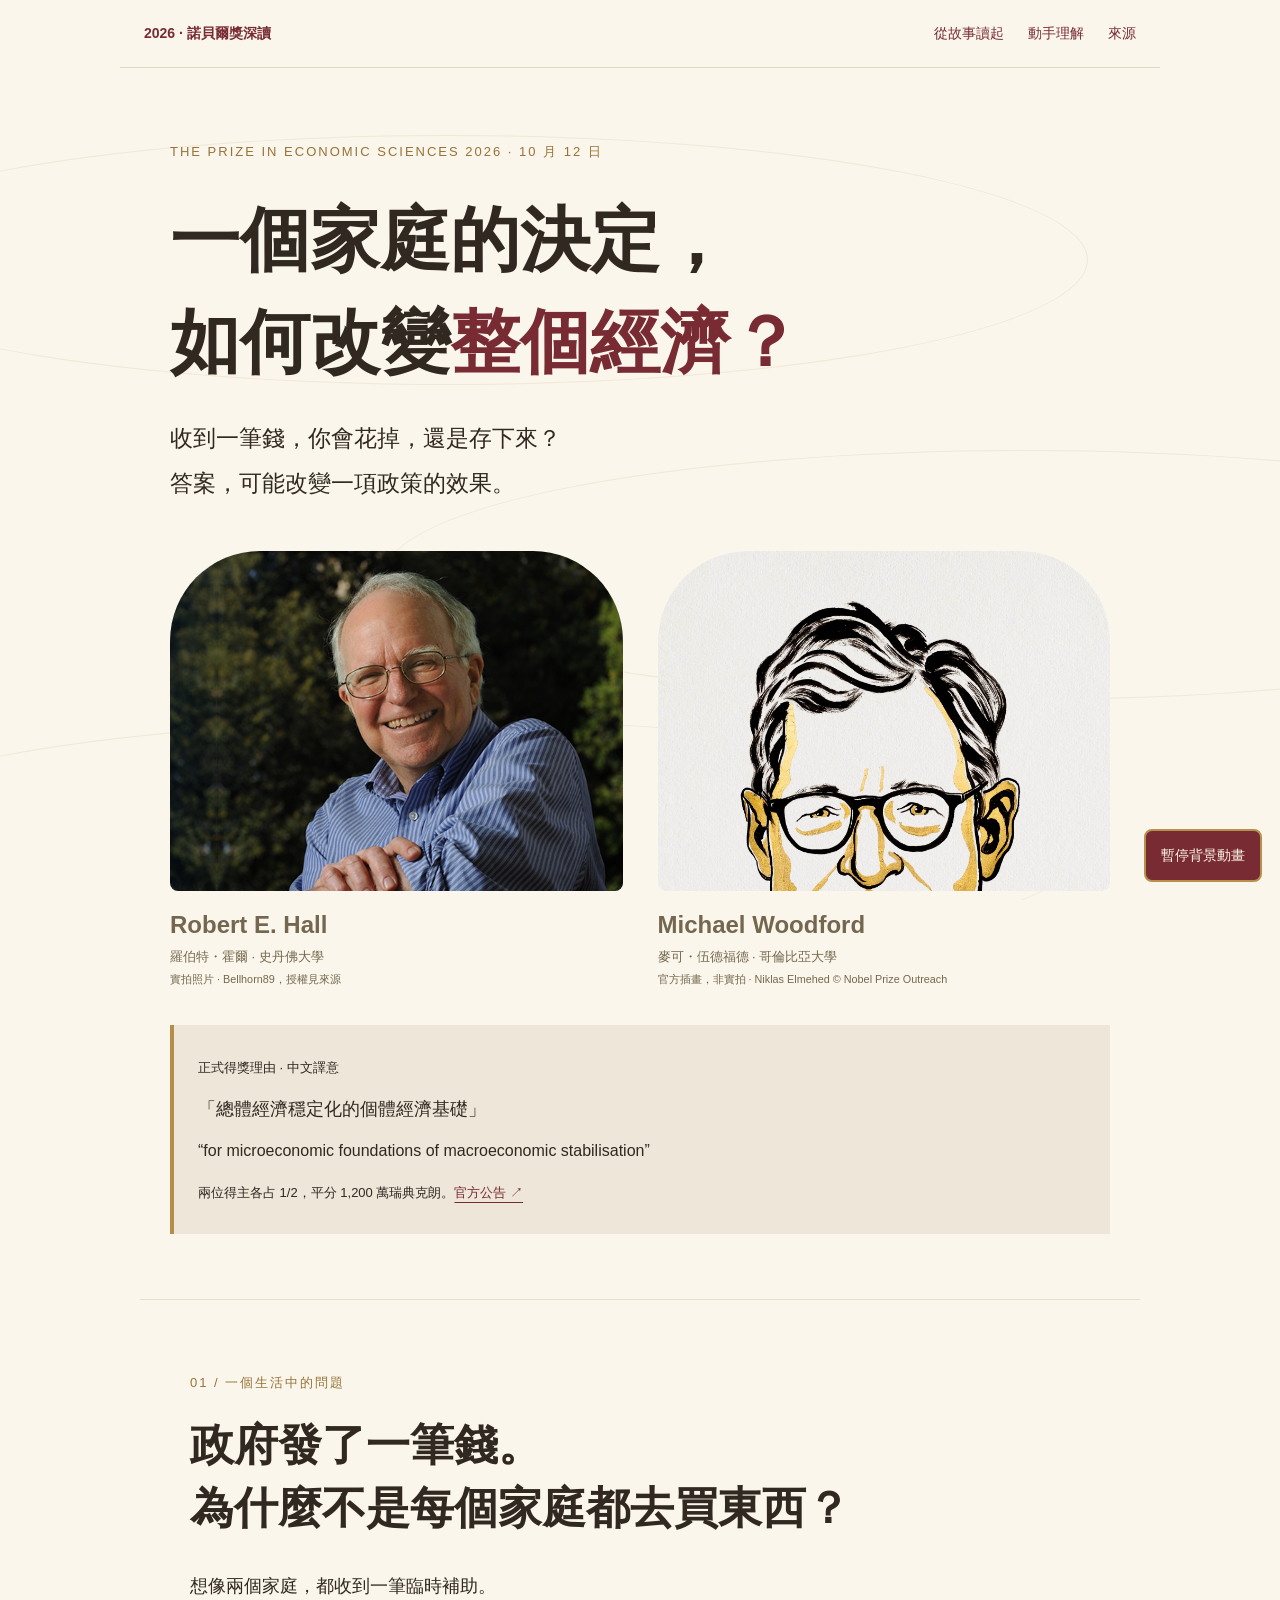
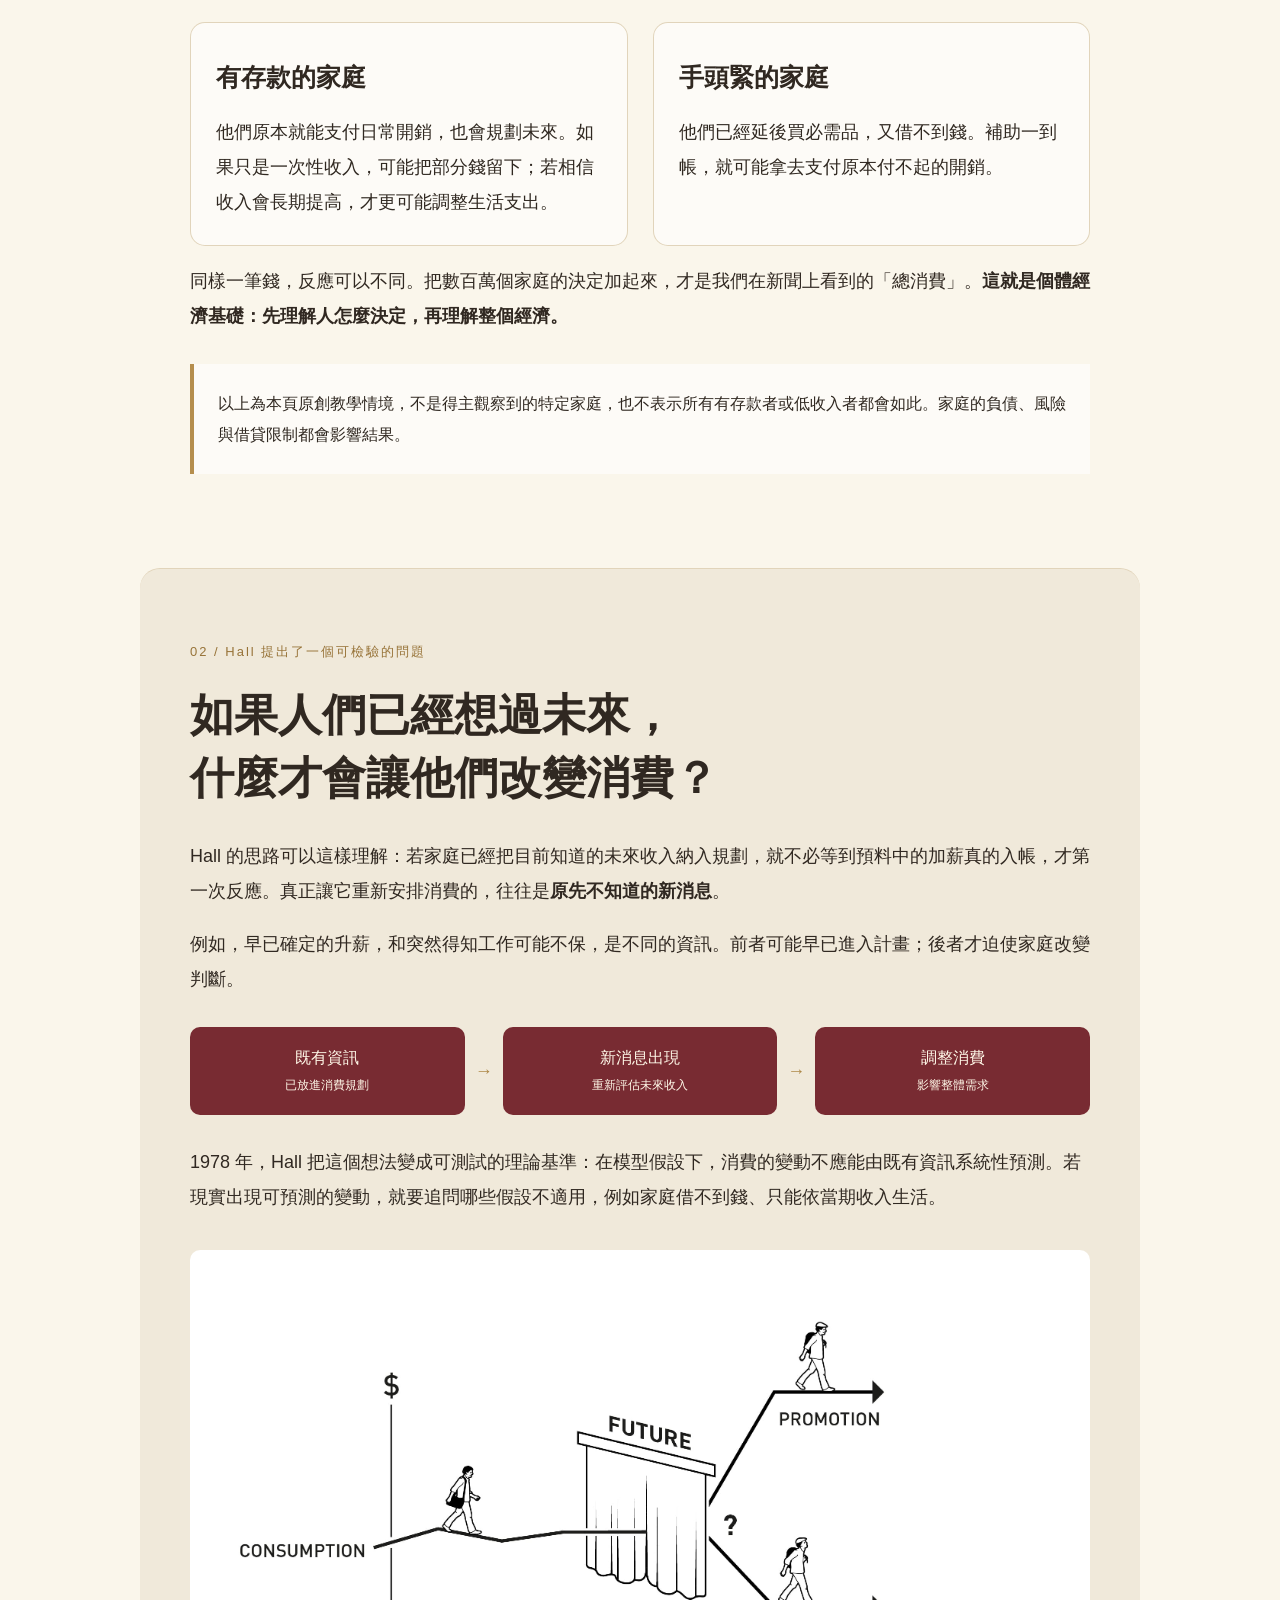
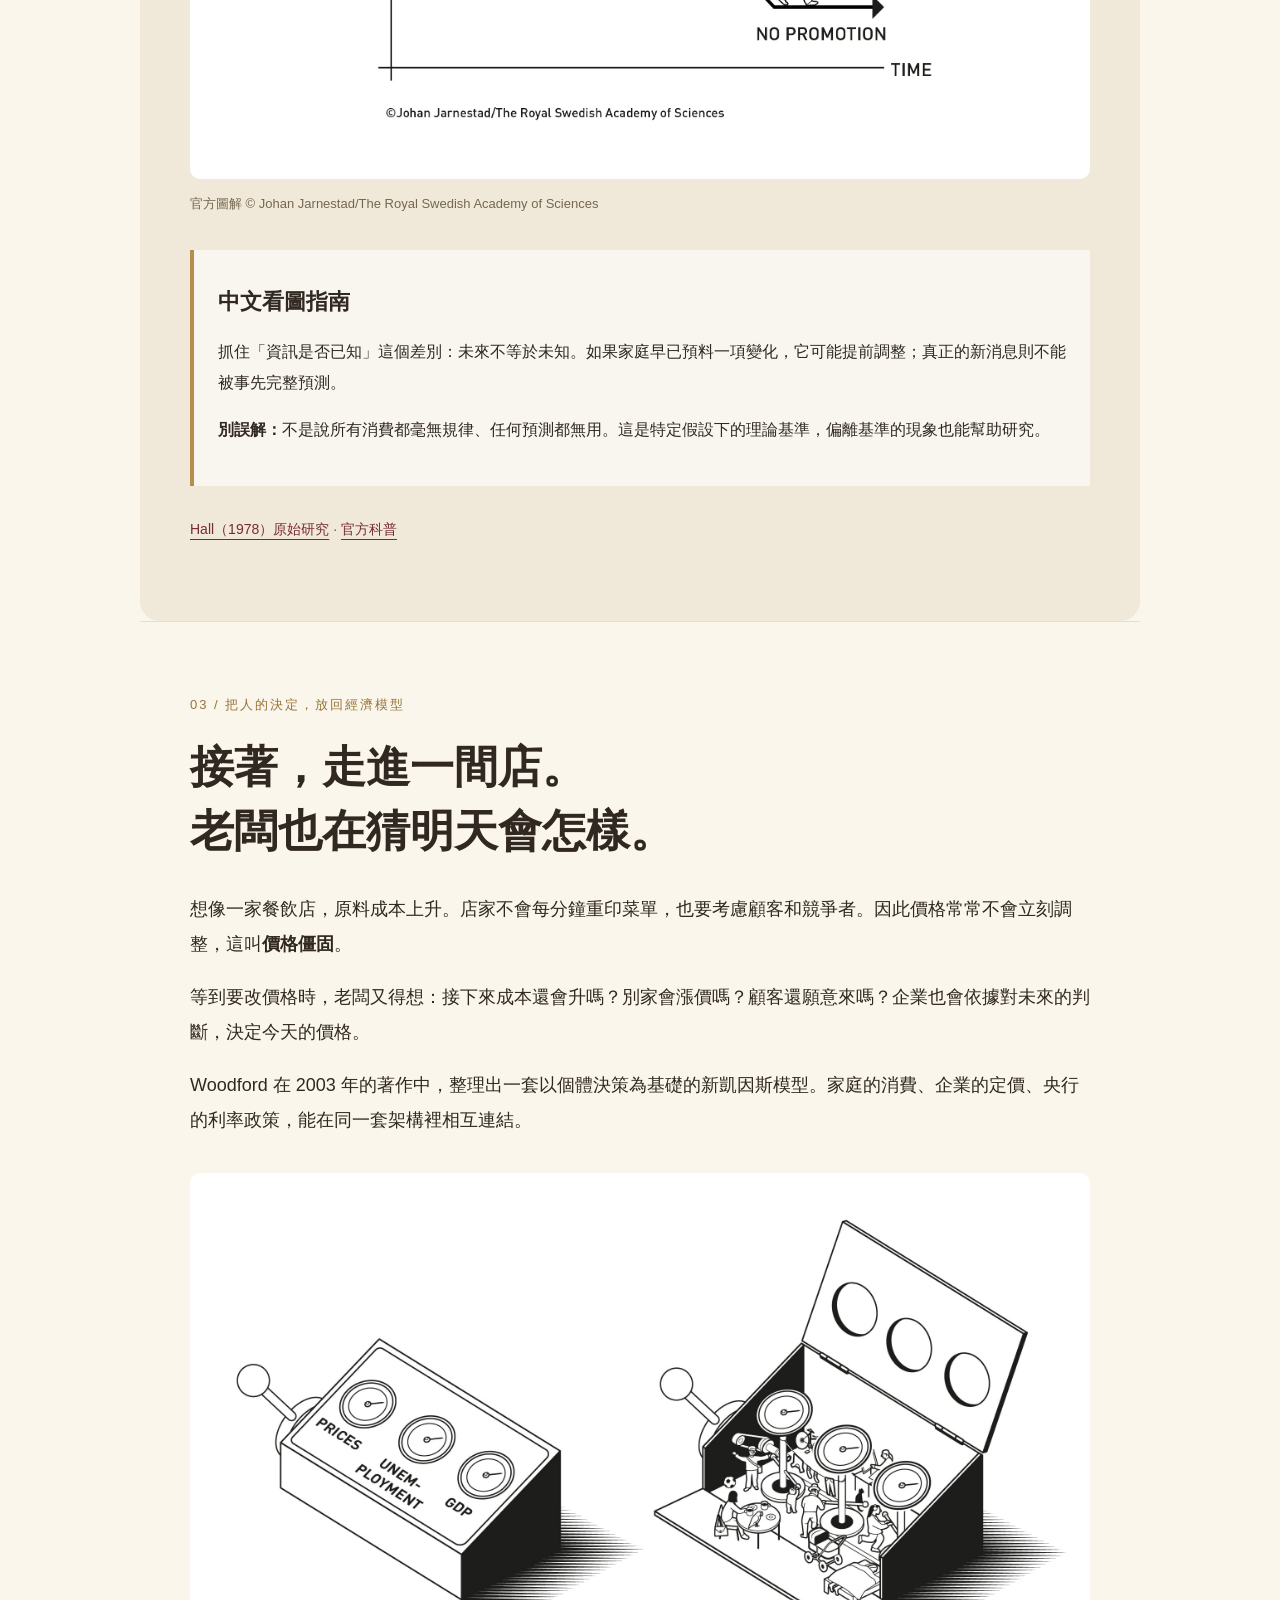
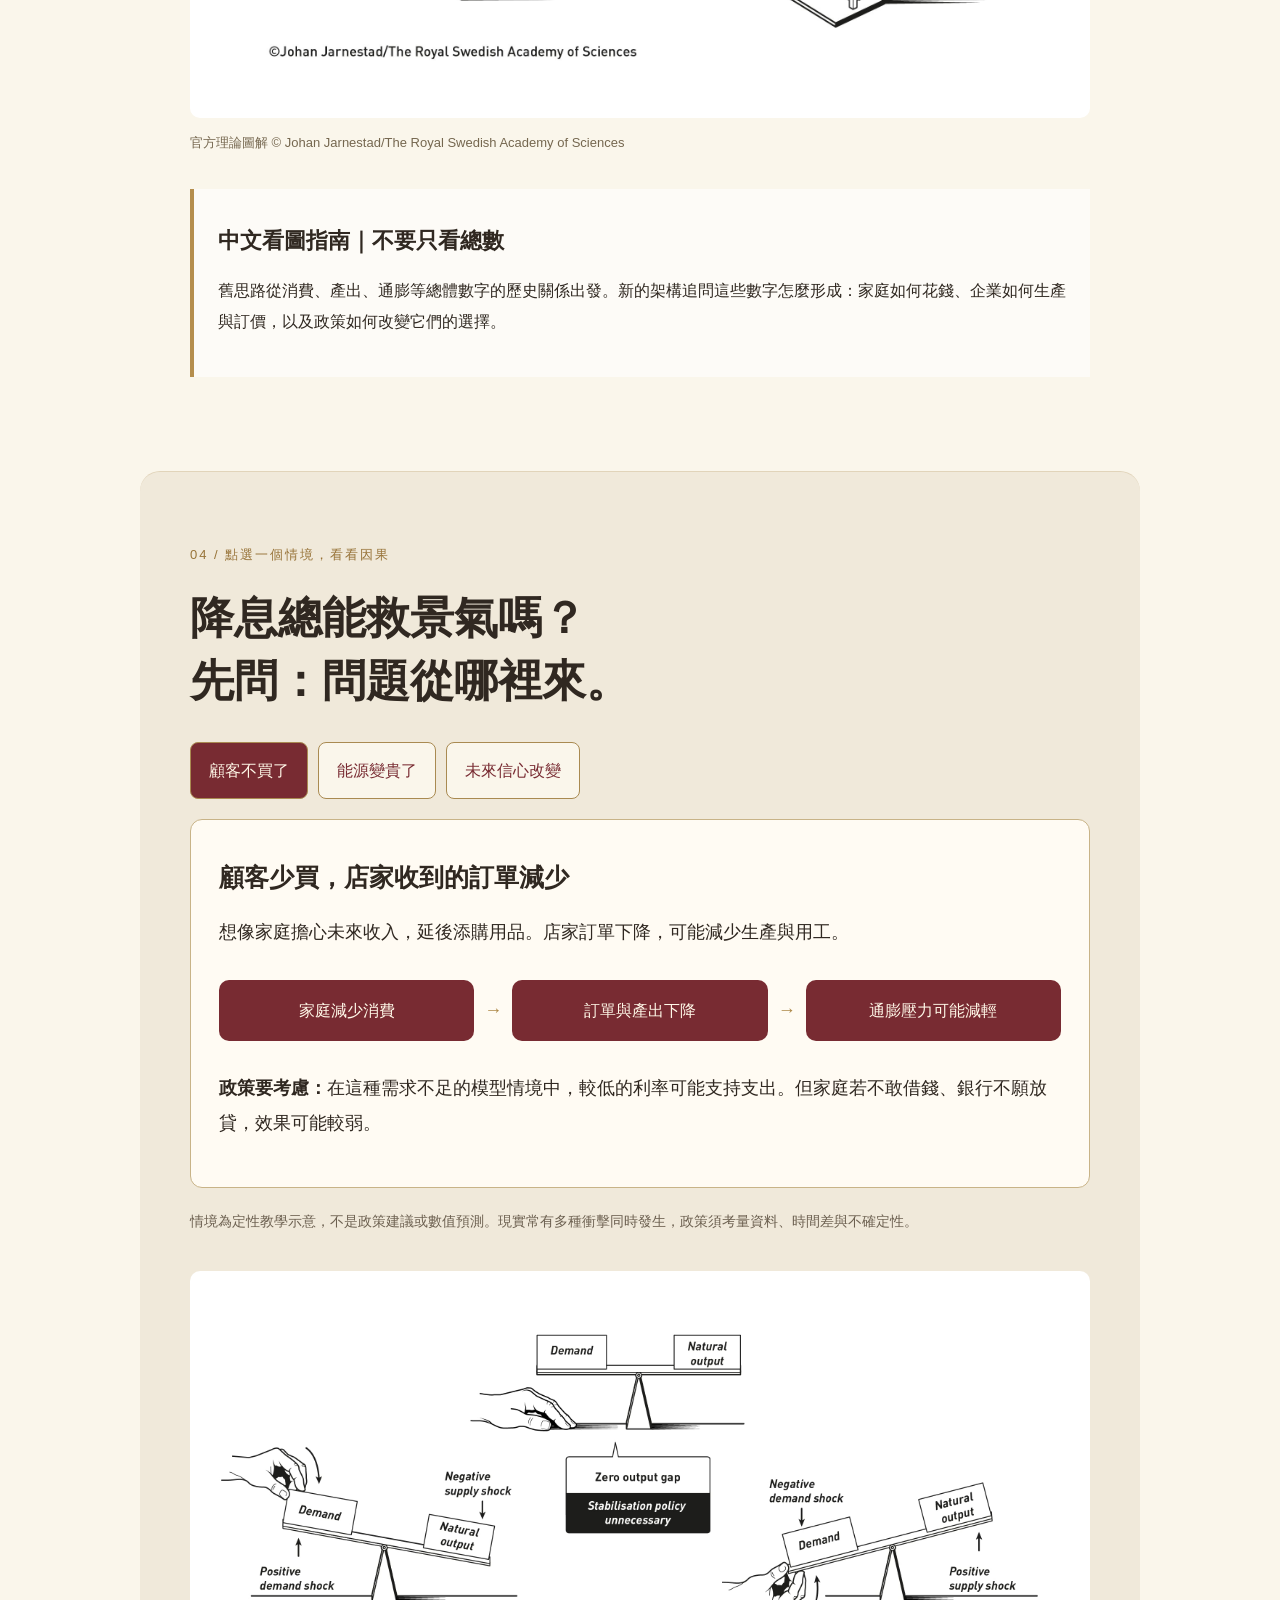
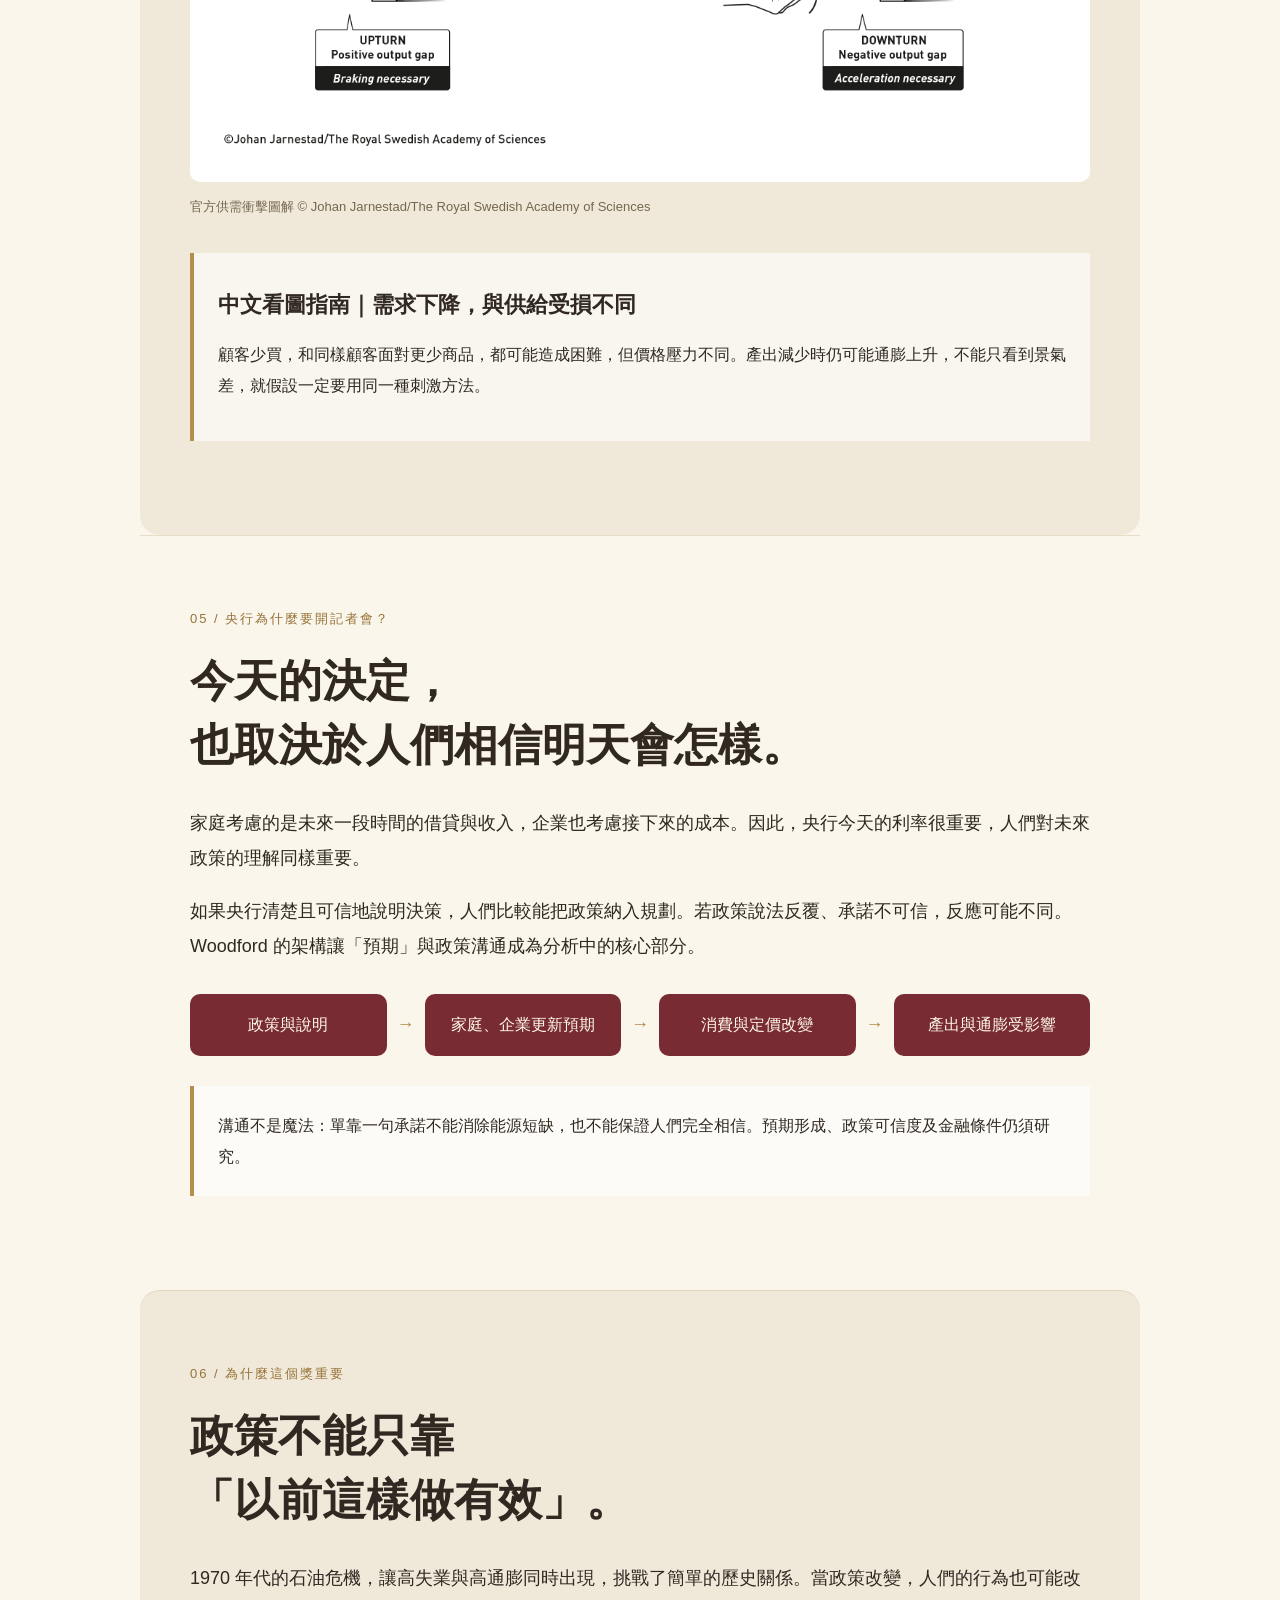
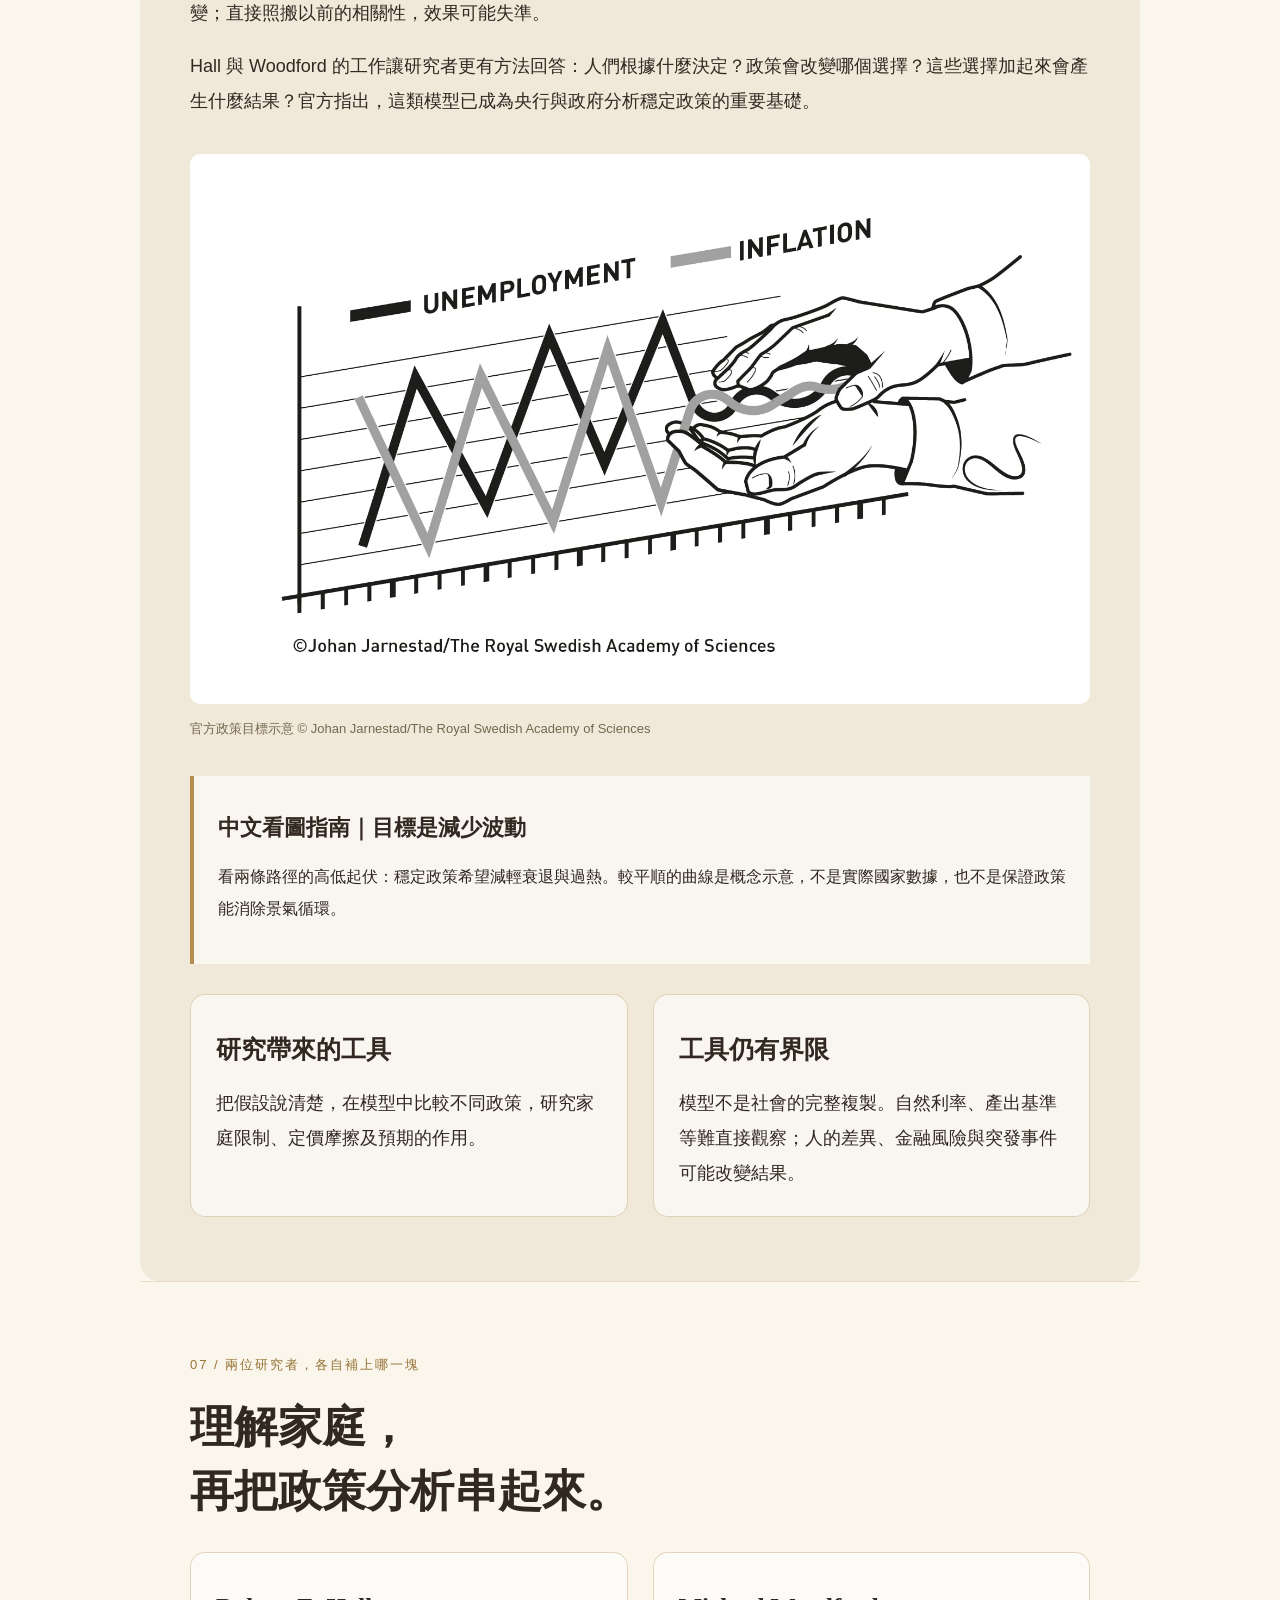
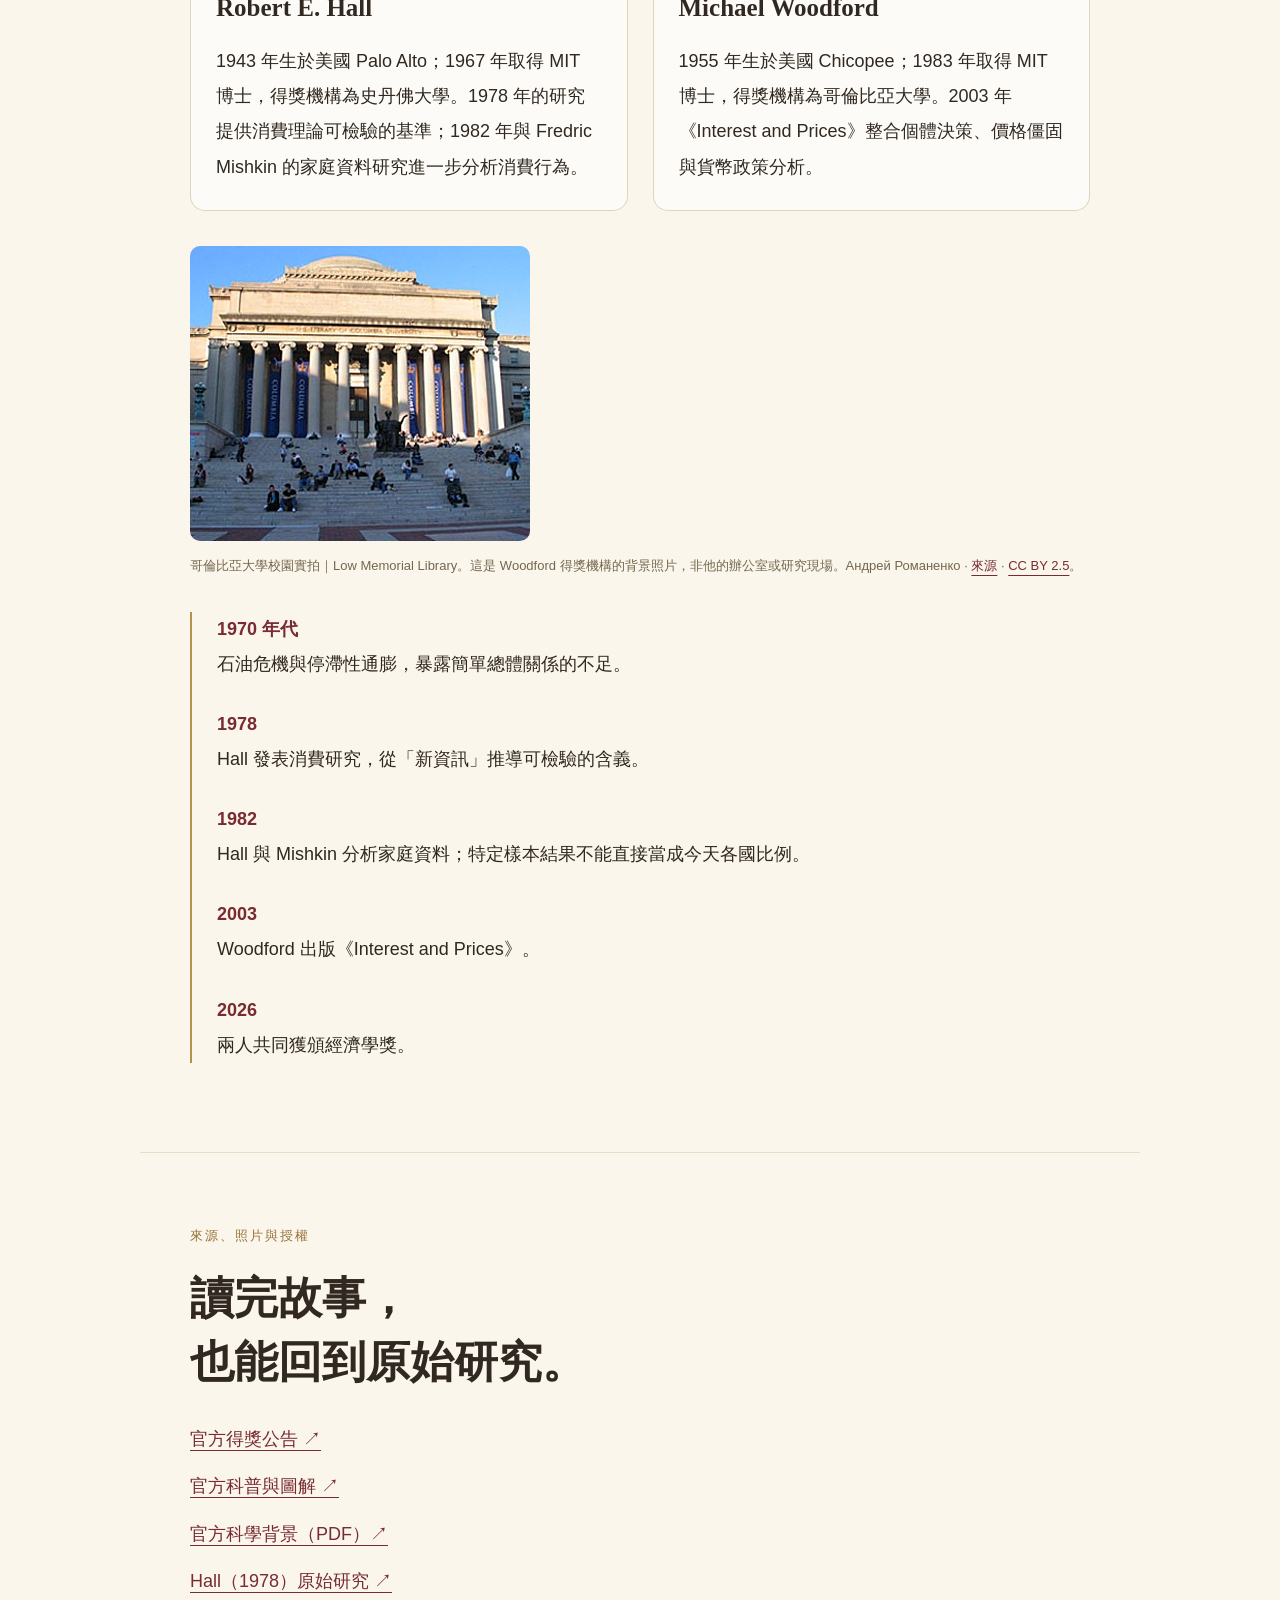
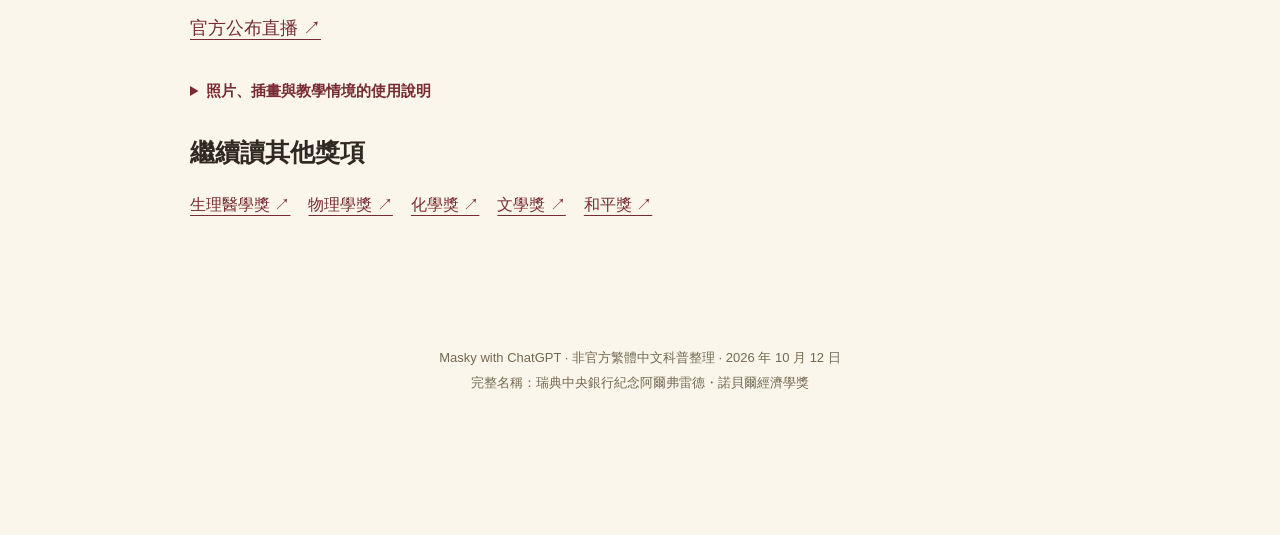
==== index.html @ 7f9002a6 "Create Nobel 2026 economics story and interactive explainers" ====
<!doctype html><html lang="zh-Hant"><head><meta charset="utf-8"><meta name="viewport" content="width=device-width,initial-scale=1"><title>一個家庭的決定，如何改變整個經濟？｜2026 經濟學獎</title><meta name="description" content="用家庭、店家與央行的故事，理解 Robert E. Hall 與 Michael Woodford 的研究：預期、消費、價格僵固與穩定政策。"><meta property="og:title" content="一個家庭的決定，如何改變整個經濟？"><meta property="og:description" content="2026 經濟學獎｜Hall × Woodford，從生活故事理解政策為何有效或失準。"><meta property="og:type" content="website"><meta property="og:url" content="https://maskywg.github.io/nobel-2026-economics-microfoundations/"><meta property="og:image" content="https://maskywg.github.io/nobel-2026-economics-microfoundations/assets/share.png"><meta property="og:image:width" content="1200"><meta property="og:image:height" content="630"><meta name="twitter:card" content="summary_large_image"><link rel="stylesheet" href="style.css"></head><body><div class="ambient" aria-hidden="true"><i></i><i></i><i></i></div><button id="motion" class="motion">暫停背景動畫</button><nav><a href="#" class="brand">2026 · 諾貝爾獎深讀</a><a href="#story">從故事讀起</a><a href="#demo">動手理解</a><a href="#sources">來源</a></nav><header class="hero"><small>THE PRIZE IN ECONOMIC SCIENCES 2026 · 10 月 12 日</small><h1>一個家庭的決定，<br>如何改變<span>整個經濟？</span></h1><p class="lead">收到一筆錢，你會花掉，還是存下來？<br>答案，可能改變一項政策的效果。</p><div class="laureates"><figure><img src="assets/hall-photo.png" alt="Robert E. Hall 實拍肖像"><figcaption><b>Robert E. Hall</b><br>羅伯特・霍爾 · 史丹佛大學<br><small>實拍照片 · Bellhorn89，授權見來源</small></figcaption></figure><figure><img src="assets/woodford.jpg" alt="Michael Woodford 官方肖像插畫"><figcaption><b>Michael Woodford</b><br>麥可・伍德福德 · 哥倫比亞大學<br><small>官方插畫，非實拍 · Niklas Elmehed © Nobel Prize Outreach</small></figcaption></figure></div><div class="award"><small>正式得獎理由 · 中文譯意</small><p>「總體經濟穩定化的個體經濟基礎」</p><p lang="en">“for microeconomic foundations of macroeconomic stabilisation”</p><small>兩位得主各占 1/2，平分 1,200 萬瑞典克朗。<a href="https://www.nobelprize.org/prizes/economic-sciences/2026/press-release/">官方公告 ↗</a></small></div></header><main><section id="story"><small>01 / 一個生活中的問題</small><h2>政府發了一筆錢。<br>為什麼不是每個家庭都去買東西？</h2><p>想像兩個家庭，都收到一筆臨時補助。</p><div class="two"><article><h3>有存款的家庭</h3><p>他們原本就能支付日常開銷，也會規劃未來。如果只是一次性收入，可能把部分錢留下；若相信收入會長期提高，才更可能調整生活支出。</p></article><article><h3>手頭緊的家庭</h3><p>他們已經延後買必需品，又借不到錢。補助一到帳，就可能拿去支付原本付不起的開銷。</p></article></div><p>同樣一筆錢，反應可以不同。把數百萬個家庭的決定加起來，才是我們在新聞上看到的「總消費」。<b>這就是個體經濟基礎：先理解人怎麼決定，再理解整個經濟。</b></p><aside>以上為本頁原創教學情境，不是得主觀察到的特定家庭，也不表示所有有存款者或低收入者都會如此。家庭的負債、風險與借貸限制都會影響結果。</aside></section><section class="tinted"><small>02 / Hall 提出了一個可檢驗的問題</small><h2>如果人們已經想過未來，<br>什麼才會讓他們改變消費？</h2><p>Hall 的思路可以這樣理解：若家庭已經把目前知道的未來收入納入規劃，就不必等到預料中的加薪真的入帳，才第一次反應。真正讓它重新安排消費的，往往是<b>原先不知道的新消息</b>。</p><p>例如，早已確定的升薪，和突然得知工作可能不保，是不同的資訊。前者可能早已進入計畫；後者才迫使家庭改變判斷。</p><div class="chain"><div>既有資訊<br><small>已放進消費規劃</small></div><b>→</b><div>新消息出現<br><small>重新評估未來收入</small></div><b>→</b><div>調整消費<br><small>影響整體需求</small></div></div><p>1978 年，Hall 把這個想法變成可測試的理論基準：在模型假設下，消費的變動不應能由既有資訊系統性預測。若現實出現可預測的變動，就要追問哪些假設不適用，例如家庭借不到錢、只能依當期收入生活。</p><figure><img loading="lazy" src="assets/consumption.jpg" alt="官方圖解：新資訊與家庭消費變動"><figcaption>官方圖解 © Johan Jarnestad/The Royal Swedish Academy of Sciences</figcaption></figure><div class="guide"><h3>中文看圖指南</h3><p>抓住「資訊是否已知」這個差別：未來不等於未知。如果家庭早已預料一項變化，它可能提前調整；真正的新消息則不能被事先完整預測。</p><p><b>別誤解：</b>不是說所有消費都毫無規律、任何預測都無用。這是特定假設下的理論基準，偏離基準的現象也能幫助研究。</p></div><p class="source"><a href="https://web.stanford.edu/~rehall/Stochastic-JPE-Dec-1978.pdf">Hall（1978）原始研究</a> · <a href="https://www.nobelprize.org/prizes/economic-sciences/2026/popular-information/">官方科普</a></p></section><section><small>03 / 把人的決定，放回經濟模型</small><h2>接著，走進一間店。<br>老闆也在猜明天會怎樣。</h2><p>想像一家餐飲店，原料成本上升。店家不會每分鐘重印菜單，也要考慮顧客和競爭者。因此價格常常不會立刻調整，這叫<b>價格僵固</b>。</p><p>等到要改價格時，老闆又得想：接下來成本還會升嗎？別家會漲價嗎？顧客還願意來嗎？企業也會依據對未來的判斷，決定今天的價格。</p><p>Woodford 在 2003 年的著作中，整理出一套以個體決策為基礎的新凱因斯模型。家庭的消費、企業的定價、央行的利率政策，能在同一套架構裡相互連結。</p><figure><img loading="lazy" src="assets/foundation.jpg" alt="官方圖解比較由總體相關性到家庭與企業決策的模型"><figcaption>官方理論圖解 © Johan Jarnestad/The Royal Swedish Academy of Sciences</figcaption></figure><div class="guide"><h3>中文看圖指南｜不要只看總數</h3><p>舊思路從消費、產出、通膨等總體數字的歷史關係出發。新的架構追問這些數字怎麼形成：家庭如何花錢、企業如何生產與訂價，以及政策如何改變它們的選擇。</p></div></section><section id="demo" class="tinted"><small>04 / 點選一個情境，看看因果</small><h2>降息總能救景氣嗎？<br>先問：問題從哪裡來。</h2><div role="tablist" aria-label="經濟情境比較" class="tabs"><button role="tab" data-scene="demand" id="tab-demand" aria-controls="scene" aria-selected="true">顧客不買了</button><button role="tab" data-scene="supply" id="tab-supply" aria-controls="scene" aria-selected="false">能源變貴了</button><button role="tab" data-scene="expect" id="tab-expect" aria-controls="scene" aria-selected="false">未來信心改變</button></div><article id="scene" role="tabpanel" aria-labelledby="tab-demand" tabindex="0"></article><p class="source">情境為定性教學示意，不是政策建議或數值預測。現實常有多種衝擊同時發生，政策須考量資料、時間差與不確定性。</p><figure><img loading="lazy" src="assets/balance.jpg" alt="官方示意：供給與需求衝擊使經濟失去平衡"><figcaption>官方供需衝擊圖解 © Johan Jarnestad/The Royal Swedish Academy of Sciences</figcaption></figure><div class="guide"><h3>中文看圖指南｜需求下降，與供給受損不同</h3><p>顧客少買，和同樣顧客面對更少商品，都可能造成困難，但價格壓力不同。產出減少時仍可能通膨上升，不能只看到景氣差，就假設一定要用同一種刺激方法。</p></div></section><section><small>05 / 央行為什麼要開記者會？</small><h2>今天的決定，<br>也取決於人們相信明天會怎樣。</h2><p>家庭考慮的是未來一段時間的借貸與收入，企業也考慮接下來的成本。因此，央行今天的利率很重要，人們對未來政策的理解同樣重要。</p><p>如果央行清楚且可信地說明決策，人們比較能把政策納入規劃。若政策說法反覆、承諾不可信，反應可能不同。Woodford 的架構讓「預期」與政策溝通成為分析中的核心部分。</p><div class="chain"><div>政策與說明</div><b>→</b><div>家庭、企業更新預期</div><b>→</b><div>消費與定價改變</div><b>→</b><div>產出與通膨受影響</div></div><aside>溝通不是魔法：單靠一句承諾不能消除能源短缺，也不能保證人們完全相信。預期形成、政策可信度及金融條件仍須研究。</aside></section><section class="tinted"><small>06 / 為什麼這個獎重要</small><h2>政策不能只靠<br>「以前這樣做有效」。</h2><p>1970 年代的石油危機，讓高失業與高通膨同時出現，挑戰了簡單的歷史關係。當政策改變，人們的行為也可能改變；直接照搬以前的相關性，效果可能失準。</p><p>Hall 與 Woodford 的工作讓研究者更有方法回答：人們根據什麼決定？政策會改變哪個選擇？這些選擇加起來會產生什麼結果？官方指出，這類模型已成為央行與政府分析穩定政策的重要基礎。</p><figure><img loading="lazy" src="assets/cycle.jpg" alt="官方圖解：穩定政策試圖減少景氣波動"><figcaption>官方政策目標示意 © Johan Jarnestad/The Royal Swedish Academy of Sciences</figcaption></figure><div class="guide"><h3>中文看圖指南｜目標是減少波動</h3><p>看兩條路徑的高低起伏：穩定政策希望減輕衰退與過熱。較平順的曲線是概念示意，不是實際國家數據，也不是保證政策能消除景氣循環。</p></div><div class="two"><article><h3>研究帶來的工具</h3><p>把假設說清楚，在模型中比較不同政策，研究家庭限制、定價摩擦及預期的作用。</p></article><article><h3>工具仍有界限</h3><p>模型不是社會的完整複製。自然利率、產出基準等難直接觀察；人的差異、金融風險與突發事件可能改變結果。</p></article></div></section><section><small>07 / 兩位研究者，各自補上哪一塊</small><h2>理解家庭，<br>再把政策分析串起來。</h2><div class="two"><article><h3>Robert E. Hall</h3><p>1943 年生於美國 Palo Alto；1967 年取得 MIT 博士，得獎機構為史丹佛大學。1978 年的研究提供消費理論可檢驗的基準；1982 年與 Fredric Mishkin 的家庭資料研究進一步分析消費行為。</p></article><article><h3>Michael Woodford</h3><p>1955 年生於美國 Chicopee；1983 年取得 MIT 博士，得獎機構為哥倫比亞大學。2003 年《Interest and Prices》整合個體決策、價格僵固與貨幣政策分析。</p></article></div><figure><img loading="lazy" src="assets/columbia.jpg" alt="哥倫比亞大學 Low Memorial Library 的實拍外觀"><figcaption>哥倫比亞大學校園實拍｜Low Memorial Library。這是 Woodford 得獎機構的背景照片，非他的辦公室或研究現場。Андрей Романенко · <a href="https://commons.wikimedia.org/wiki/File:Low_Memorial_Library_Columbia_University_NYC_2.jpg">來源</a> · <a href="https://creativecommons.org/licenses/by/2.5/">CC BY 2.5</a>。</figcaption></figure><ol class="timeline"><li><b>1970 年代</b>石油危機與停滯性通膨，暴露簡單總體關係的不足。</li><li><b>1978</b>Hall 發表消費研究，從「新資訊」推導可檢驗的含義。</li><li><b>1982</b>Hall 與 Mishkin 分析家庭資料；特定樣本結果不能直接當成今天各國比例。</li><li><b>2003</b>Woodford 出版《Interest and Prices》。</li><li><b>2026</b>兩人共同獲頒經濟學獎。</li></ol></section><section id="sources"><small>來源、照片與授權</small><h2>讀完故事，<br>也能回到原始研究。</h2><div class="sources"><a href="https://www.nobelprize.org/prizes/economic-sciences/2026/press-release/">官方得獎公告 ↗</a><a href="https://www.nobelprize.org/prizes/economic-sciences/2026/popular-information/">官方科普與圖解 ↗</a><a href="https://www.nobelprize.org/uploads/2026/10/advanced-economicsciencesprize2026.pdf">官方科學背景（PDF）↗</a><a href="https://web.stanford.edu/~rehall/Stochastic-JPE-Dec-1978.pdf">Hall（1978）原始研究 ↗</a><a href="https://www.youtube.com/watch?v=RJjHROJh-FI">官方公布直播 ↗</a></div><details><summary>照片、插畫與教學情境的使用說明</summary><p>Hall 實拍照片：Bellhorn89，Wikimedia Commons，CC0 公有領域奉獻；原圖未修改，網頁排版顯示裁切。<a href="https://commons.wikimedia.org/wiki/File:Hall-Robert_Headshot.png">照片來源</a> · <a href="https://creativecommons.org/publicdomain/zero/1.0/">授權</a>。</p><p>Woodford 頭像是官方插畫，不是照片：Niklas Elmehed © Nobel Prize Outreach。四幅英文圖解：© Johan Jarnestad/The Royal Swedish Academy of Sciences；依公告非商業使用條件署名，原圖未修改。<a href="https://www.nobelprize.org/about/copyright-information/">官方使用條件</a> · <a href="assets/sources.json">逐張來源</a>。</p><p>家庭與店家故事、中文看圖指南、互動因果圖為本站原創教育解說，沒有虛構為得主的實際觀察。背景線條是裝飾動畫，不是經濟數據；本站沒有 AI 生成照片。</p></details><h3>繼續讀其他獎項</h3><div class="prizes"><a href="https://maskywg.github.io/nobel-2026-optogenetics/">生理醫學獎 ↗</a><a href="https://maskywg.github.io/nobel-2026-physics-icecube/">物理學獎 ↗</a><a href="https://maskywg.github.io/nobel-2026-chemistry-chirality/">化學獎 ↗</a><a href="https://maskywg.github.io/nobel-2026-literature-carson/">文學獎 ↗</a><a href="https://maskywg.github.io/nobel-2026-peace-pillay/">和平獎 ↗</a></div></section></main><footer>Masky with ChatGPT · 非官方繁體中文科普整理 · 2026 年 10 月 12 日<br>完整名稱：瑞典中央銀行紀念阿爾弗雷德・諾貝爾經濟學獎</footer><script src="app.js"></script></body></html>
---- style.css ----
*{box-sizing:border-box}html{scroll-behavior:smooth}body{margin:0;color:#302821;background:#faf6eb;font-family:Arial,"PingFang TC","Microsoft JhengHei",sans-serif;font-size:18px;line-height:1.95}a{color:#782b32;text-underline-offset:5px}nav,header,main,footer{position:relative;z-index:1}nav{max-width:1040px;margin:auto;display:flex;gap:24px;padding:20px 24px;font-size:14px;border-bottom:1px solid #b79a6155;flex-wrap:wrap}nav a{text-decoration:none}.brand{margin-right:auto;font-weight:bold}.hero{max-width:1000px;margin:auto;padding:65px 30px}.hero>small,section>small{color:#977338;letter-spacing:2px;font-size:13px}h1,h2,h3{font-family:"Songti TC","Noto Serif TC",serif;line-height:1.45}h1{font-size:clamp(40px,5.8vw,70px);font-weight:700;margin:22px 0}h1 span{color:#782b32}h2{font-size:clamp(29px,3.5vw,44px);margin:15px 0 28px}h3{font-size:25px;margin:12px 0 18px}.lead{font-size:23px}.laureates{display:grid;grid-template-columns:1fr 1fr;gap:35px;margin-top:45px}.laureates figure{margin:0}.laureates img{width:100%;height:340px;object-fit:cover;object-position:top;border-radius:90px 90px 8px 8px;background:#fff}.laureates b{font-size:24px}figcaption{font-size:13px;line-height:1.7;color:#75674f;padding-top:14px}.award{border-left:4px solid #b58e4d;padding:24px;background:#eee6d8;margin-top:35px}.award p{margin:8px 0}.award small{font-size:13px}.award p[lang]{font-size:16px}main{max-width:1000px;margin:auto}section{padding:64px 50px;border-top:1px solid #b79a6144;scroll-margin-top:15px}.tinted{background:#f0e9da;border-radius:20px}.two{display:grid;grid-template-columns:1fr 1fr;gap:25px}.two article{padding:25px;border:1px solid #b79a6166;background:#fff9;border-radius:15px}.two p{margin-bottom:0}aside,.guide{padding:24px;border-left:4px solid #b58e4d;background:#fff9;margin:30px 0;font-size:16px}.guide h3{font-size:22px}.chain{display:flex;align-items:center;gap:10px;margin:30px 0}.chain div{flex:1;text-align:center;background:#782b32;color:#fff8e8;padding:18px 10px;border-radius:10px;font-size:16px;line-height:1.6}.chain small{font-size:12px}.chain b{color:#ad8847}figure{margin:35px 0}figure>img{max-width:100%;display:block;border-radius:10px}.source{font-size:14px;color:#6c6050}.tabs{display:flex;gap:10px;flex-wrap:wrap}button{cursor:pointer;font:inherit}.tabs button{padding:12px 18px;border:1px solid #a98a51;background:#faf6eb;color:#782b32;border-radius:8px;font-size:16px}.tabs button[aria-selected=true]{background:#782b32;color:#fff8e8}#scene{padding:28px;background:#fffbf3;border-radius:12px;margin:20px 0;border:1px solid #c8b387}.timeline{list-style:none;border-left:2px solid #b5914d;padding-left:25px}.timeline li{margin:25px 0}.timeline b{display:block;color:#782b32}.sources{display:grid;gap:12px}details{margin:30px 0;font-size:15px}summary{cursor:pointer;color:#782b32;font-weight:bold}.prizes{display:flex;gap:18px;flex-wrap:wrap;font-size:16px}footer{max-width:900px;margin:40px auto;padding:20px 30px 100px;color:#746951;font-size:13px;text-align:center}.motion{position:fixed;right:18px;bottom:18px;z-index:5;background:#782b32;color:#fff8e8;border:2px solid #b5914d;border-radius:8px;padding:11px 15px;font-size:14px}.ambient{position:fixed;inset:0;pointer-events:none;overflow:hidden;z-index:0}.ambient i{position:absolute;width:100vw;height:250px;border:1px solid #b5914d20;border-radius:50%;left:-15vw;top:15%;animation:drift 25s ease-in-out infinite alternate}.ambient i:nth-child(2){top:50%;left:30vw;animation-delay:-8s}.ambient i:nth-child(3){top:80%;animation-delay:-16s}.paused .ambient i{animation-play-state:paused}button:focus-visible,a:focus-visible,summary:focus-visible{outline:3px solid #b5914d;outline-offset:4px}@keyframes drift{to{transform:translate(80px,50px) rotate(6deg)}}@media(max-width:600px){body{font-size:17px}.hero{padding:45px 22px}nav{gap:15px;padding:15px 20px}.brand{width:100%}.lead{font-size:19px}.laureates{gap:15px}.laureates img{height:210px;border-radius:55px 55px 6px 6px}.laureates b{font-size:19px}figcaption{font-size:12px}section{padding:45px 22px}.two{grid-template-columns:1fr}.chain{flex-direction:column;align-items:stretch}.chain b{text-align:center;transform:rotate(90deg)}.chain div{padding:14px}.award{padding:18px}.motion{right:10px;bottom:12px}}@media(prefers-reduced-motion:reduce){html{scroll-behavior:auto}.ambient i{animation:none}}
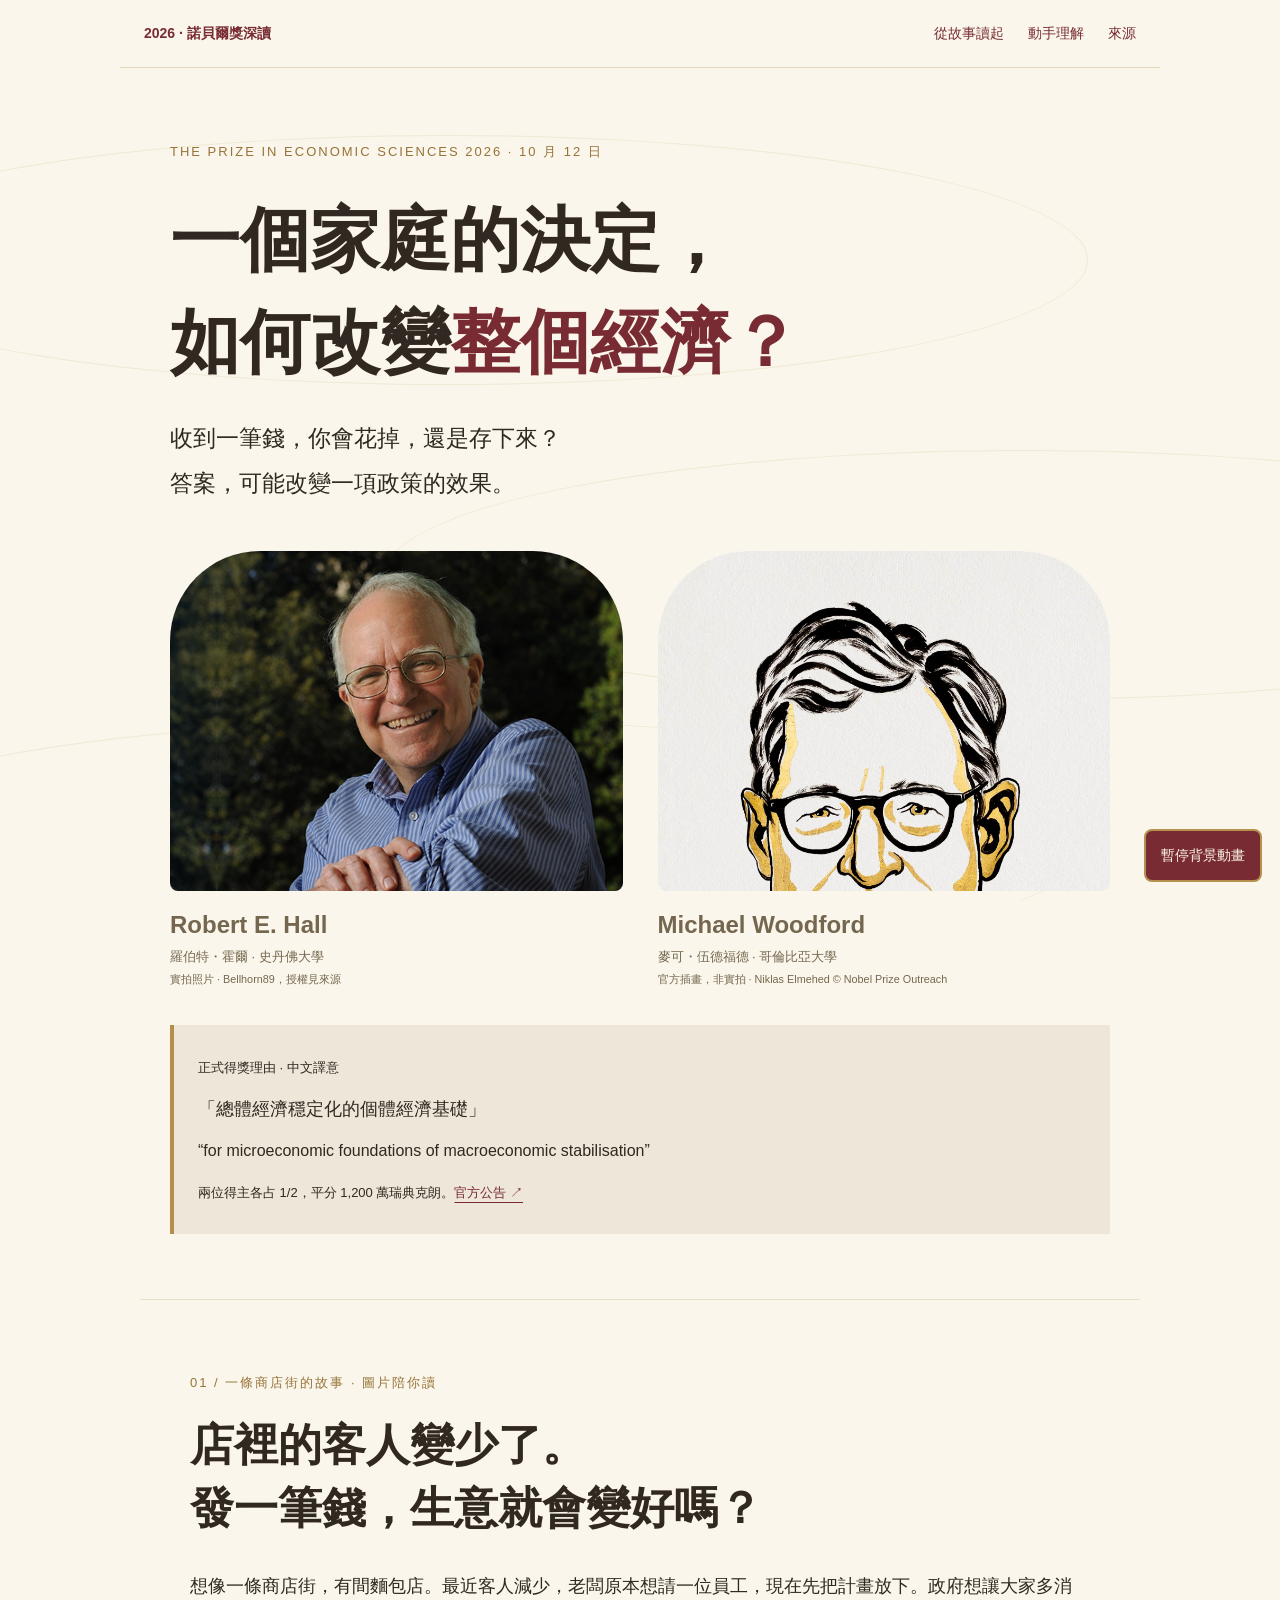
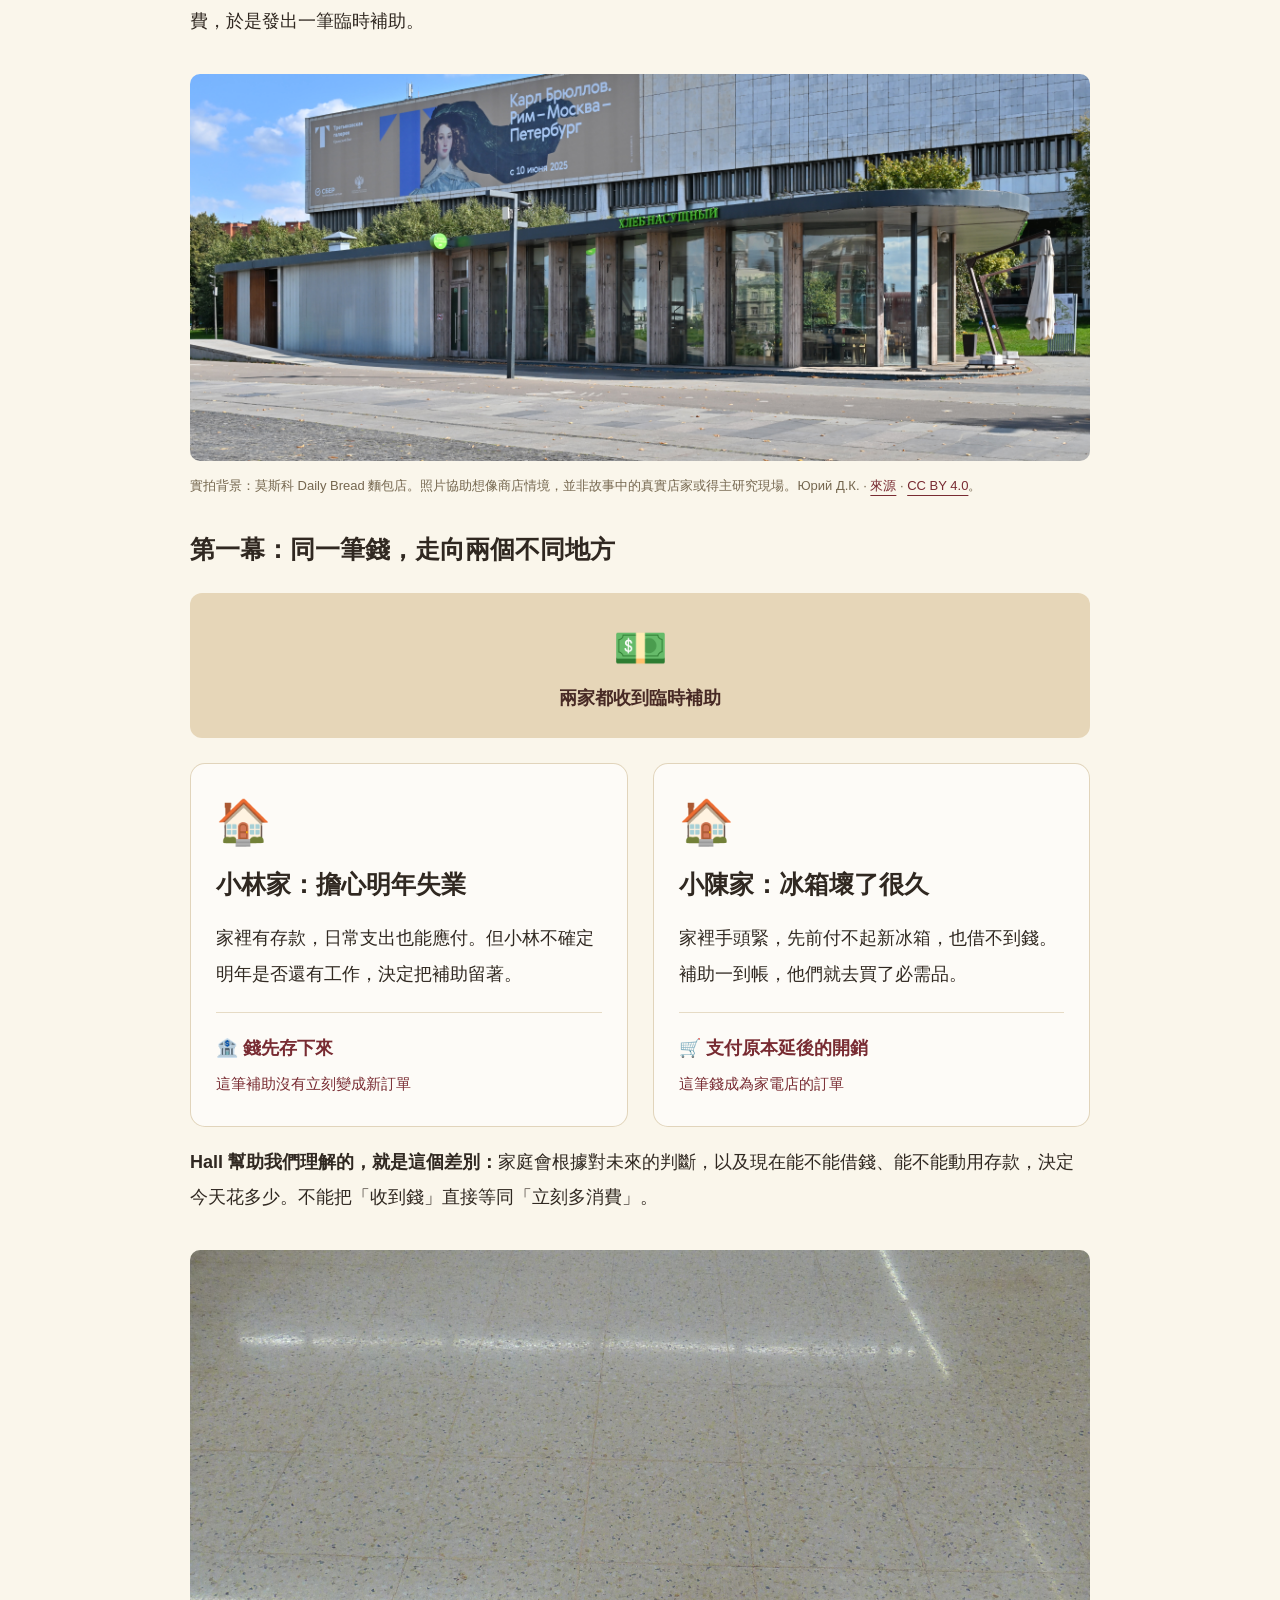
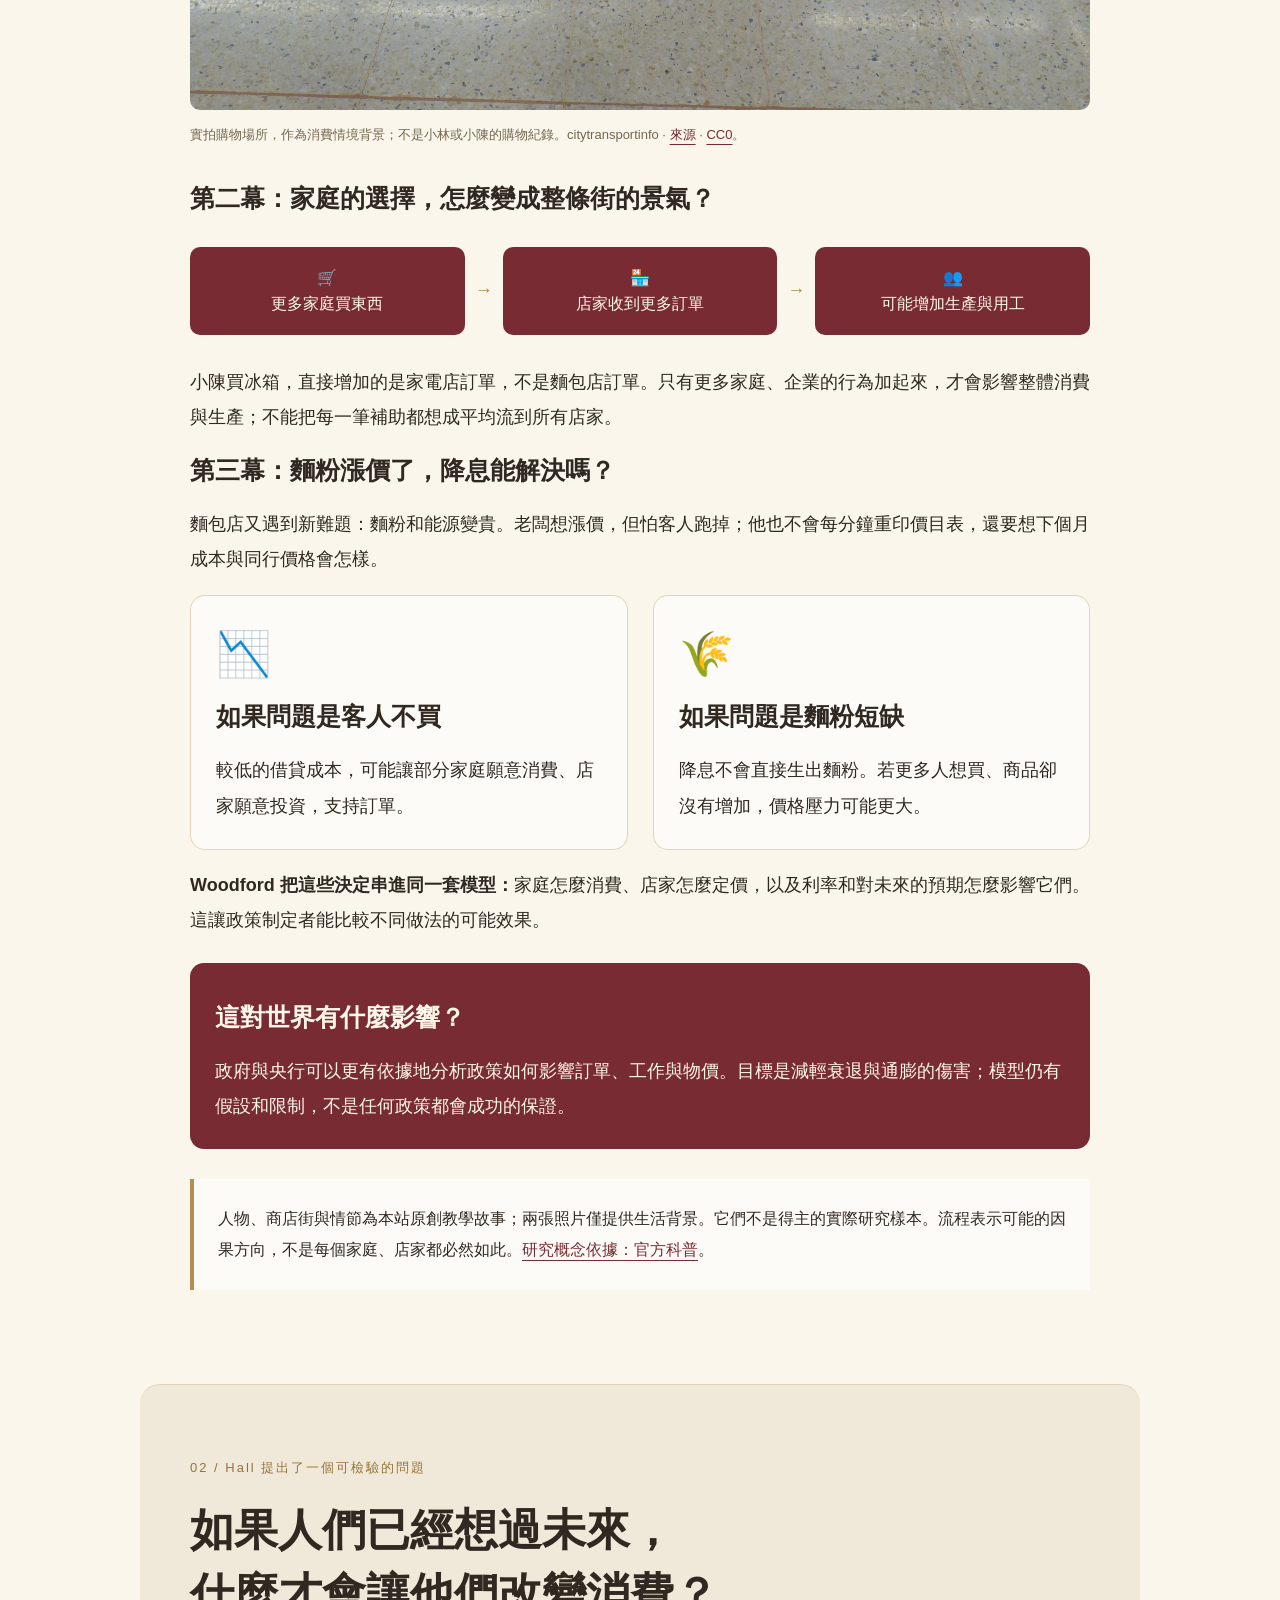
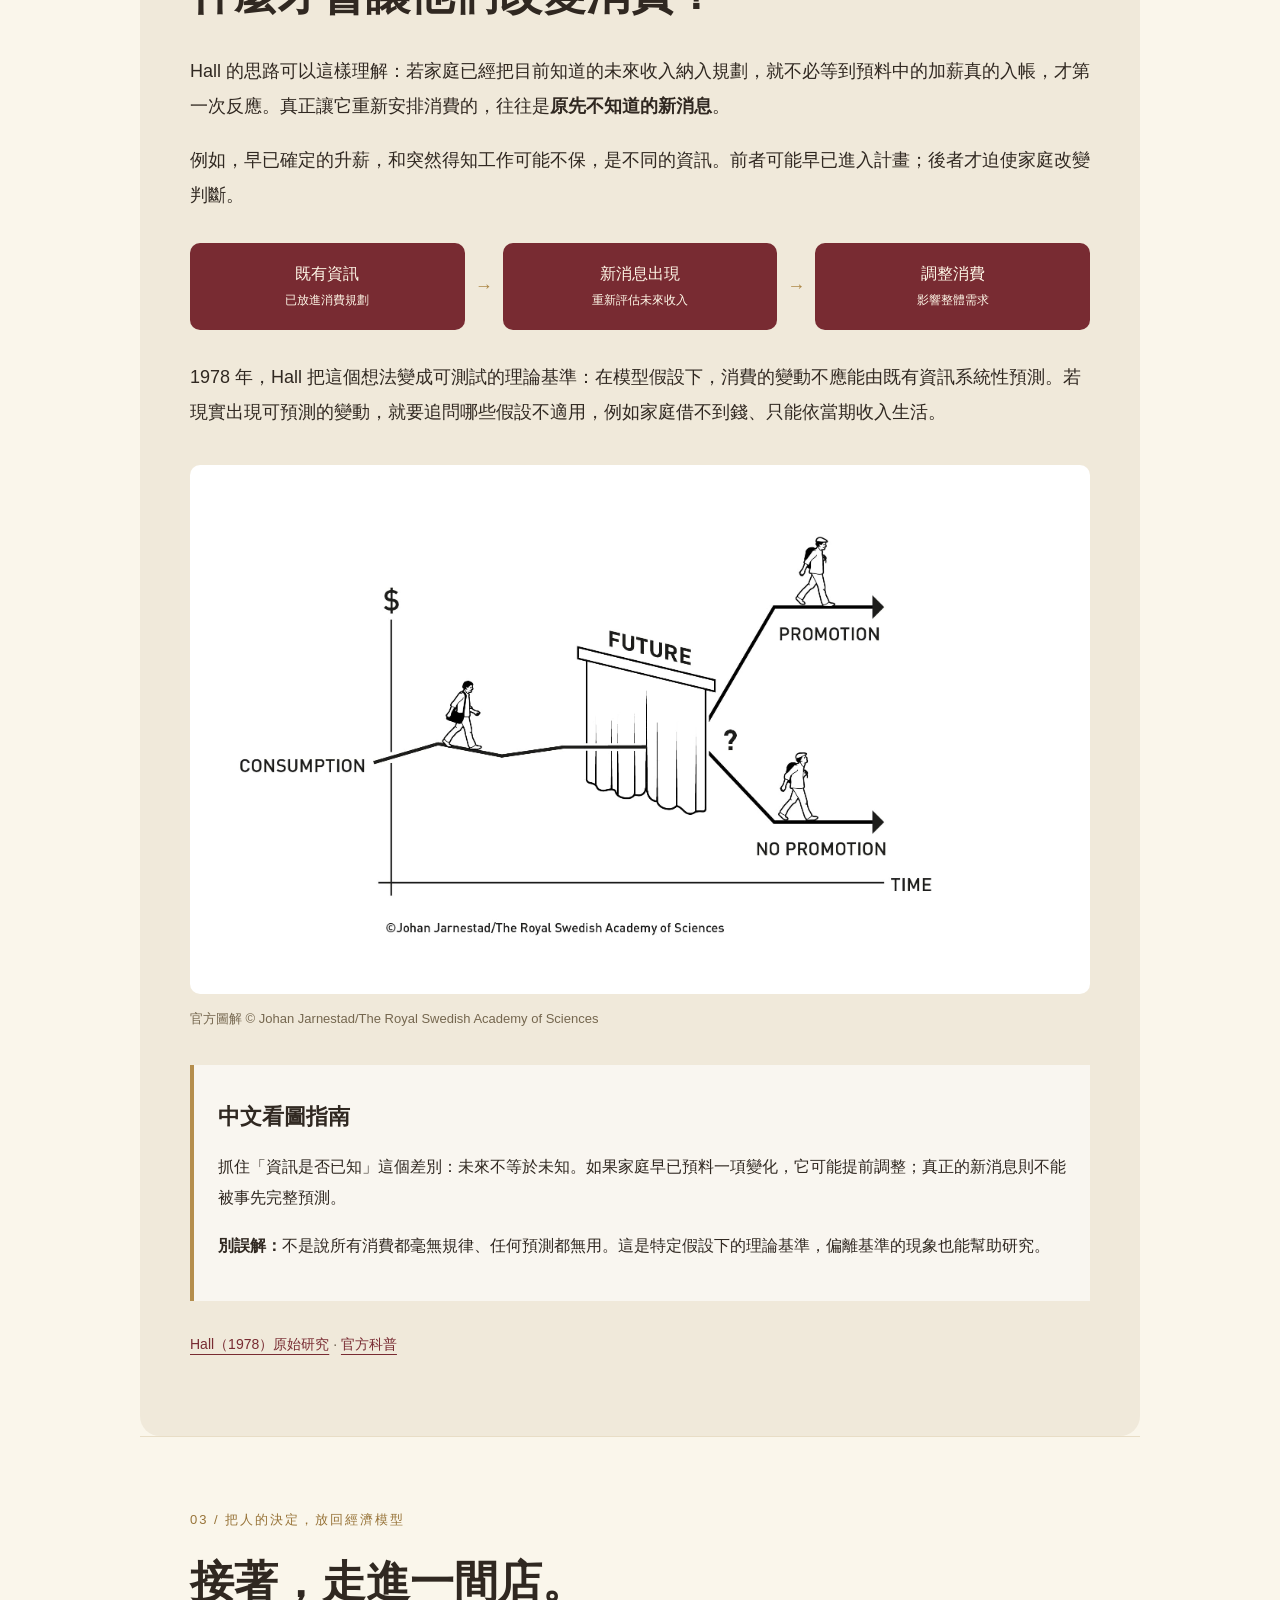
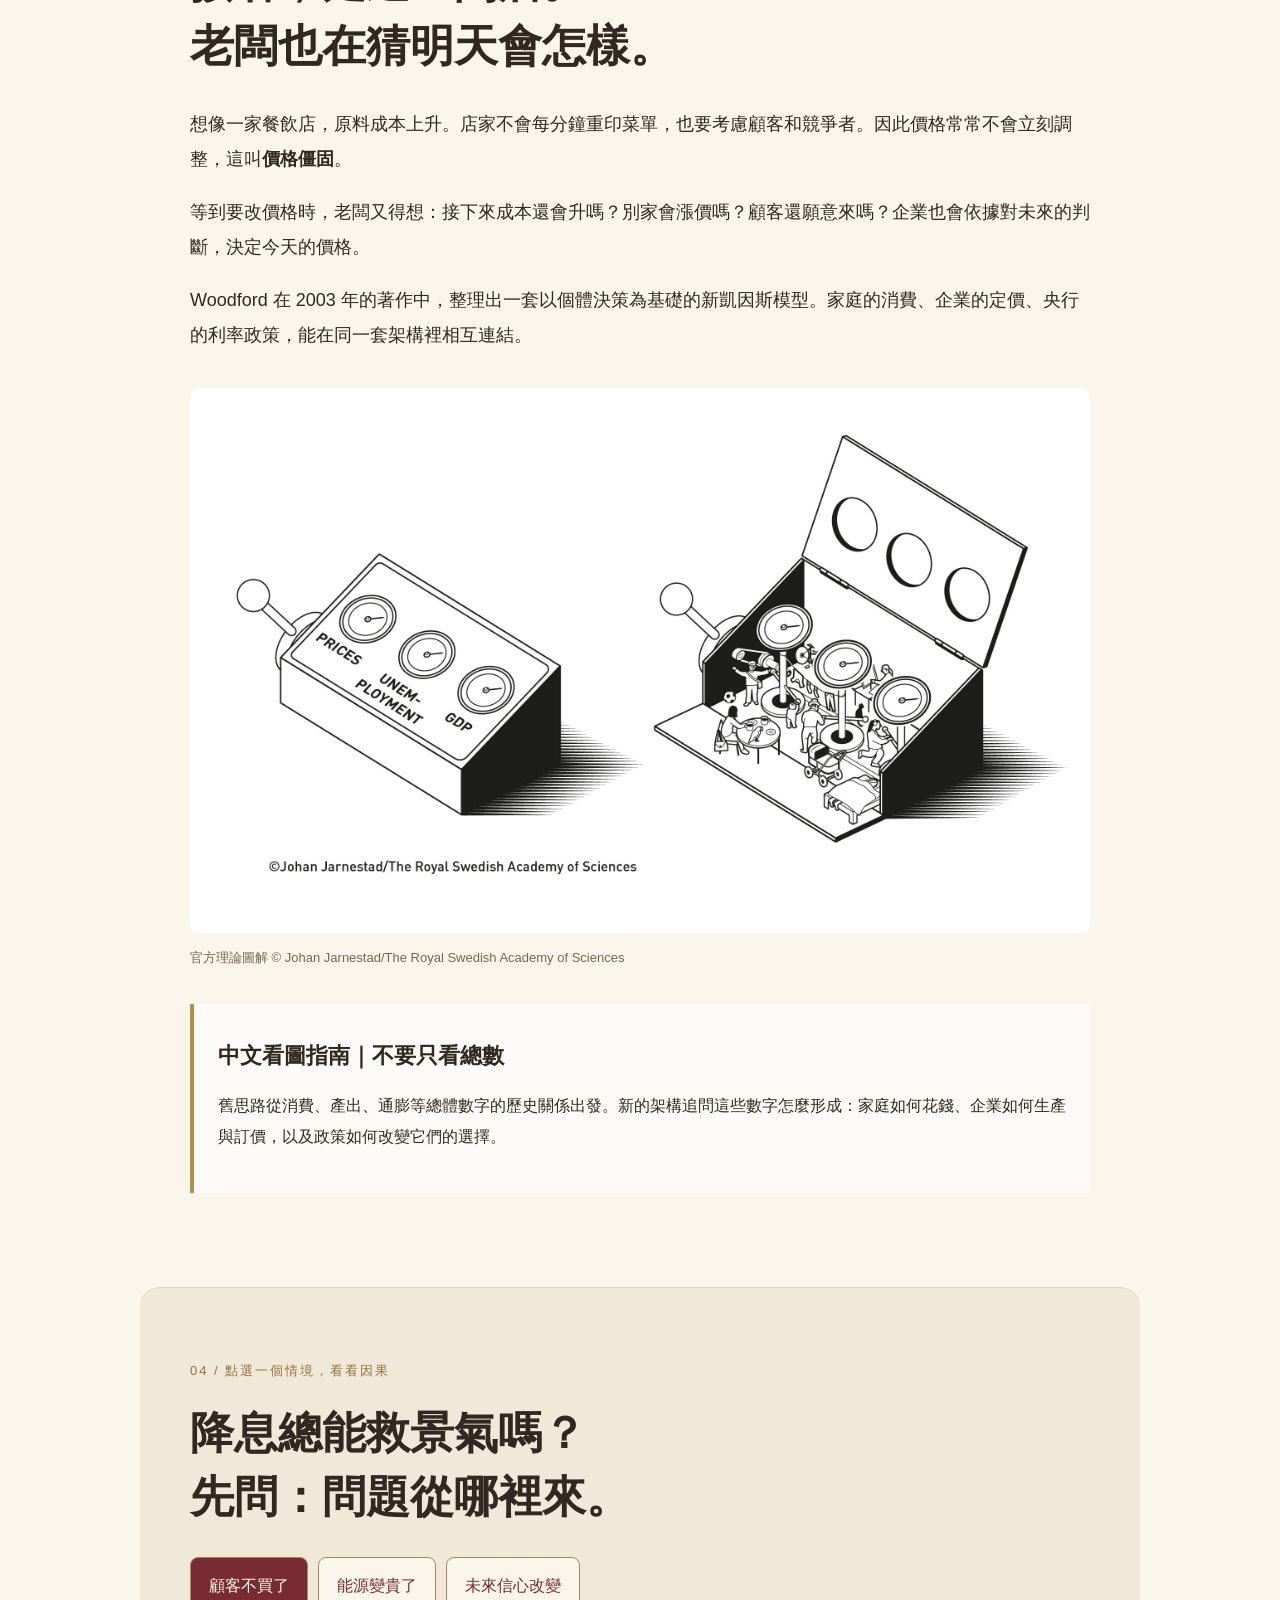
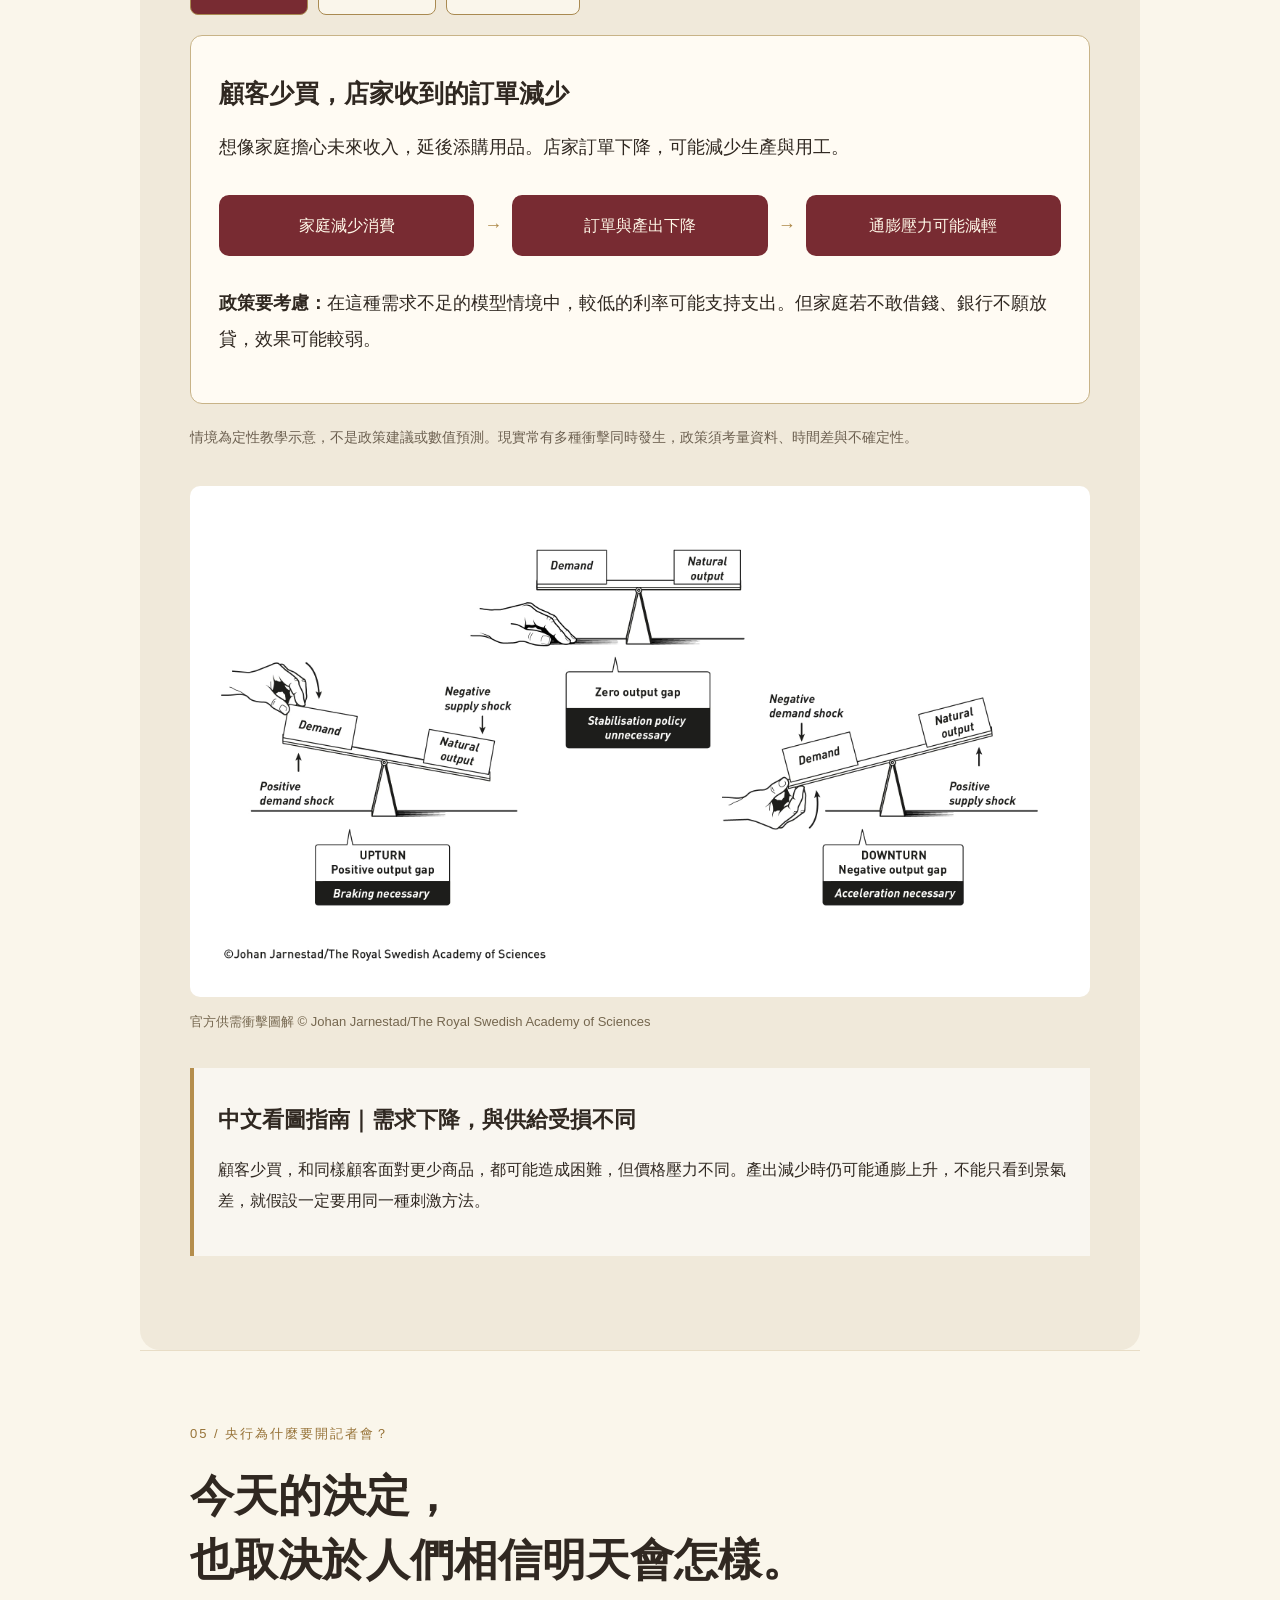
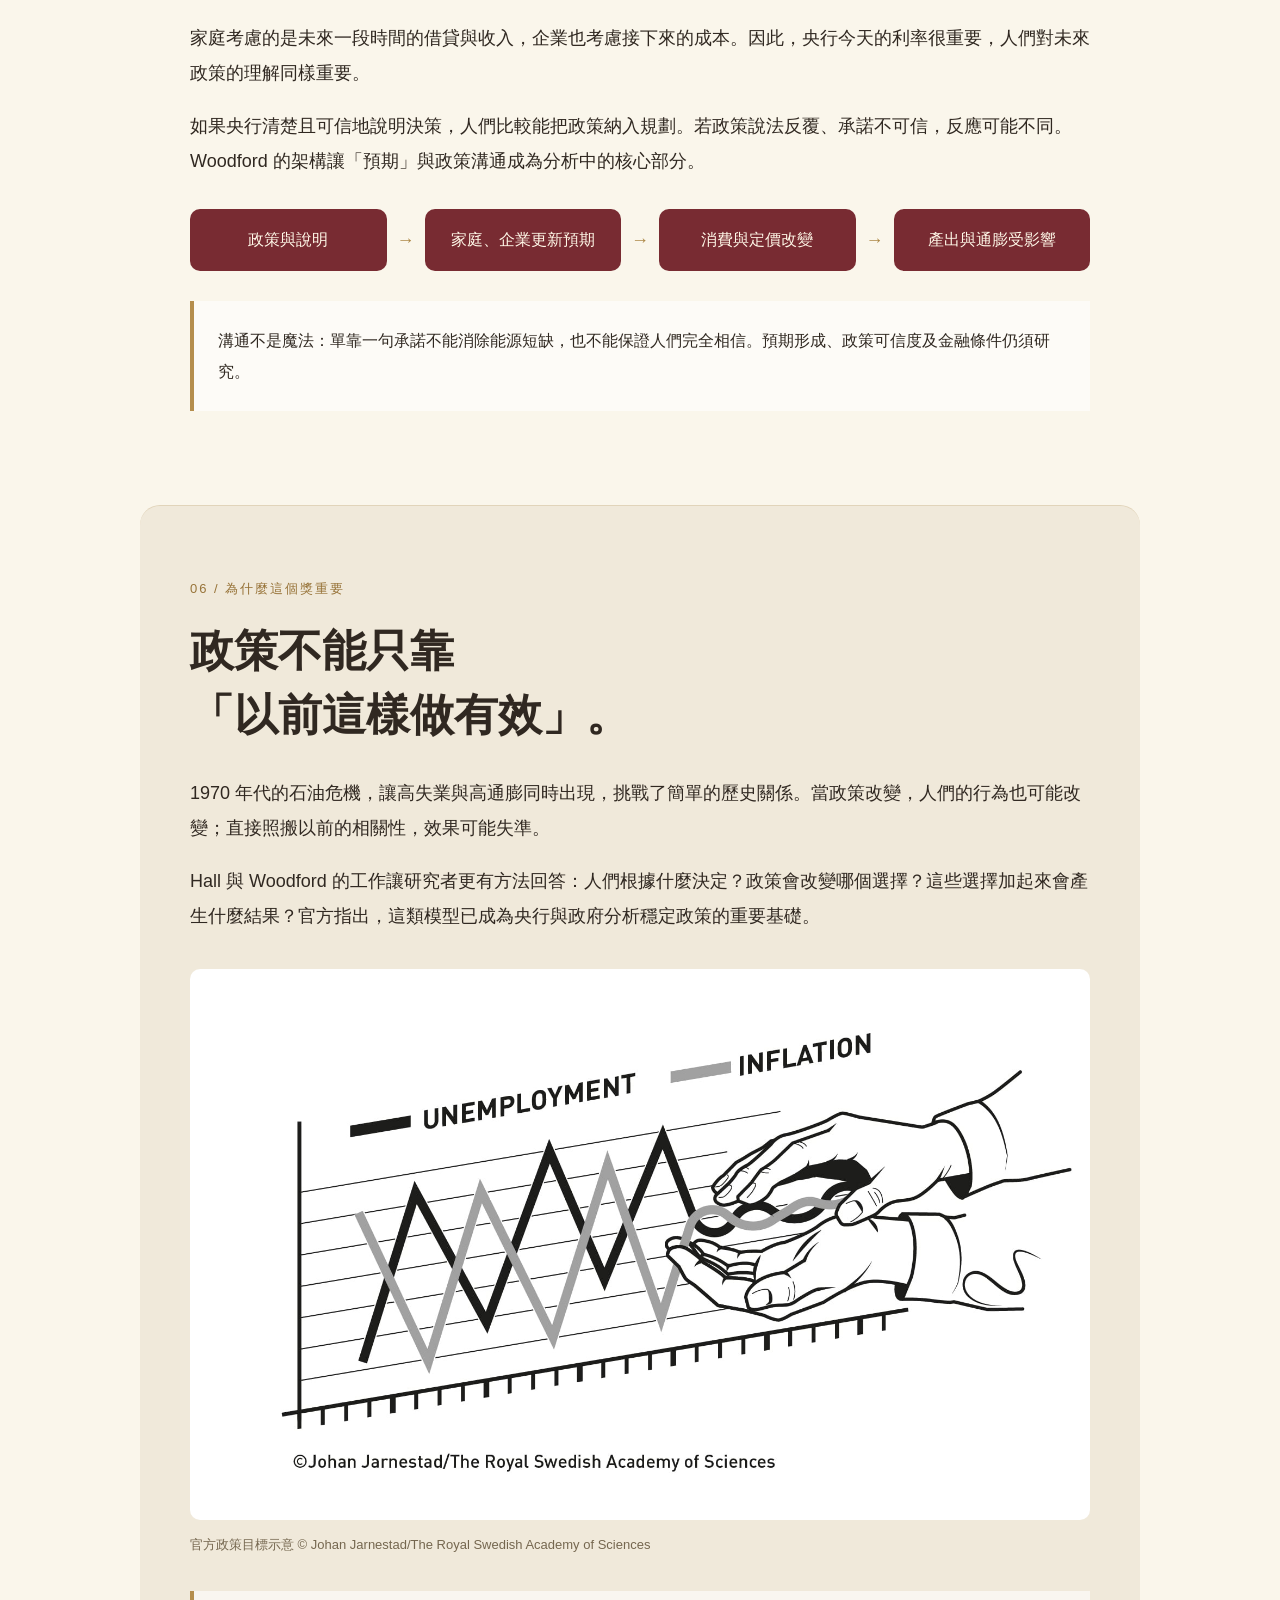
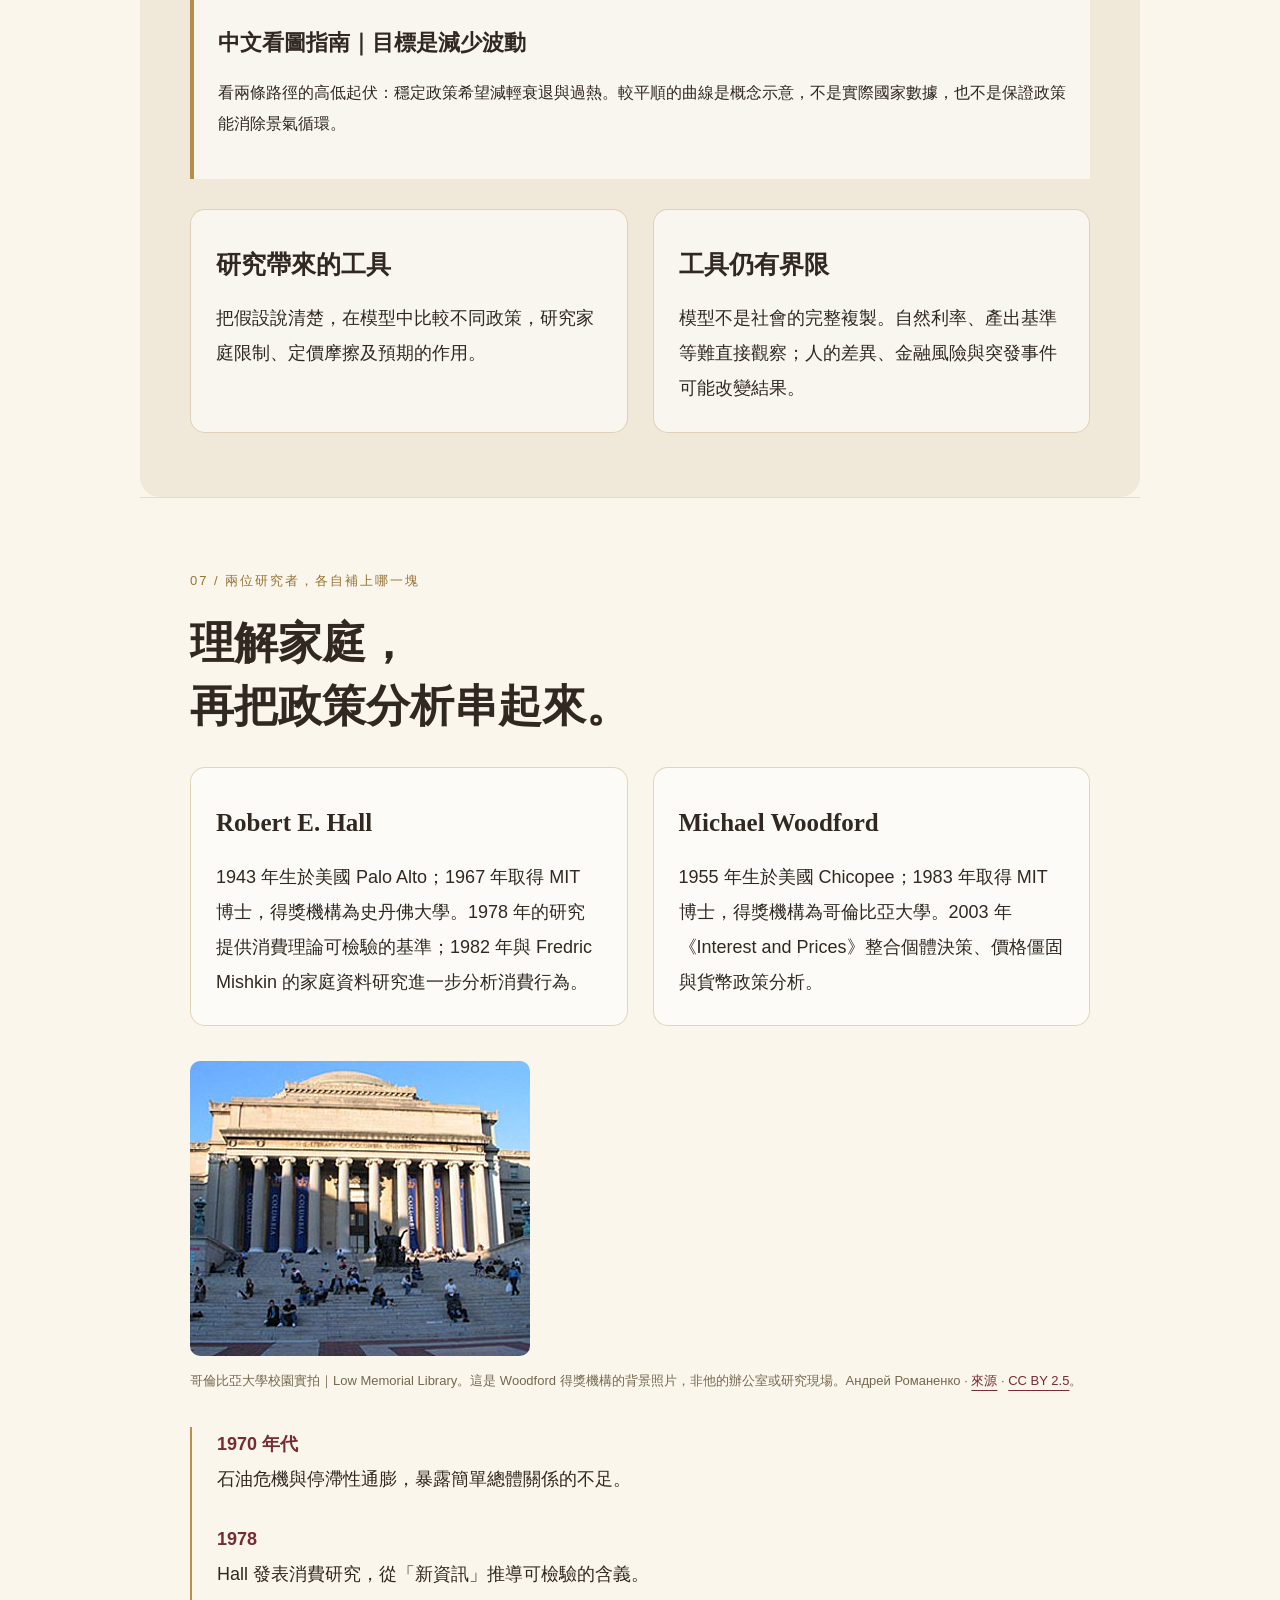
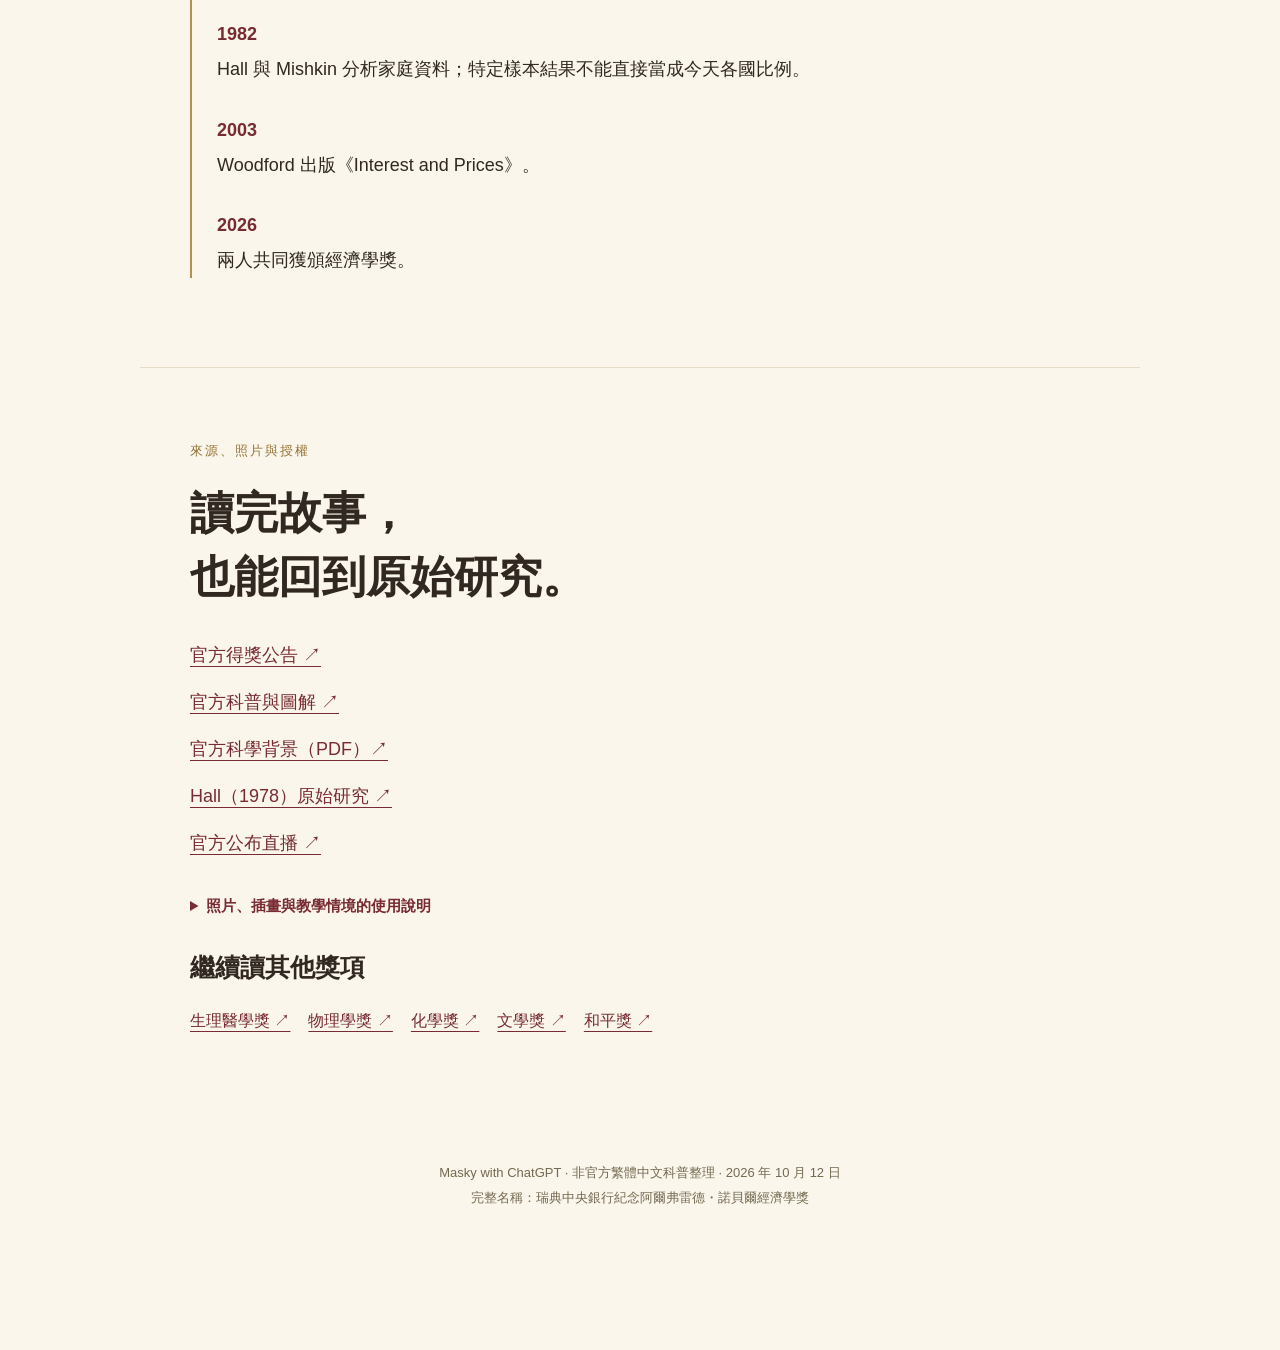
==== commit 9446f660: "Illustrate shopping street story with licensed photos and visual causal steps" ====
--- a/index.html
+++ b/index.html
@@ -1 +1 @@
-<!doctype html><html lang="zh-Hant"><head><meta charset="utf-8"><meta name="viewport" content="width=device-width,initial-scale=1"><title>一個家庭的決定，如何改變整個經濟？｜2026 經濟學獎</title><meta name="description" content="用家庭、店家與央行的故事，理解 Robert E. Hall 與 Michael Woodford 的研究：預期、消費、價格僵固與穩定政策。"><meta property="og:title" content="一個家庭的決定，如何改變整個經濟？"><meta property="og:description" content="2026 經濟學獎｜Hall × Woodford，從生活故事理解政策為何有效或失準。"><meta property="og:type" content="website"><meta property="og:url" content="https://maskywg.github.io/nobel-2026-economics-microfoundations/"><meta property="og:image" content="https://maskywg.github.io/nobel-2026-economics-microfoundations/assets/share.png"><meta property="og:image:width" content="1200"><meta property="og:image:height" content="630"><meta name="twitter:card" content="summary_large_image"><link rel="stylesheet" href="style.css"></head><body><div class="ambient" aria-hidden="true"><i></i><i></i><i></i></div><button id="motion" class="motion">暫停背景動畫</button><nav><a href="#" class="brand">2026 · 諾貝爾獎深讀</a><a href="#story">從故事讀起</a><a href="#demo">動手理解</a><a href="#sources">來源</a></nav><header class="hero"><small>THE PRIZE IN ECONOMIC SCIENCES 2026 · 10 月 12 日</small><h1>一個家庭的決定，<br>如何改變<span>整個經濟？</span></h1><p class="lead">收到一筆錢，你會花掉，還是存下來？<br>答案，可能改變一項政策的效果。</p><div class="laureates"><figure><img src="assets/hall-photo.png" alt="Robert E. Hall 實拍肖像"><figcaption><b>Robert E. Hall</b><br>羅伯特・霍爾 · 史丹佛大學<br><small>實拍照片 · Bellhorn89，授權見來源</small></figcaption></figure><figure><img src="assets/woodford.jpg" alt="Michael Woodford 官方肖像插畫"><figcaption><b>Michael Woodford</b><br>麥可・伍德福德 · 哥倫比亞大學<br><small>官方插畫，非實拍 · Niklas Elmehed © Nobel Prize Outreach</small></figcaption></figure></div><div class="award"><small>正式得獎理由 · 中文譯意</small><p>「總體經濟穩定化的個體經濟基礎」</p><p lang="en">“for microeconomic foundations of macroeconomic stabilisation”</p><small>兩位得主各占 1/2，平分 1,200 萬瑞典克朗。<a href="https://www.nobelprize.org/prizes/economic-sciences/2026/press-release/">官方公告 ↗</a></small></div></header><main><section id="story"><small>01 / 一個生活中的問題</small><h2>政府發了一筆錢。<br>為什麼不是每個家庭都去買東西？</h2><p>想像兩個家庭，都收到一筆臨時補助。</p><div class="two"><article><h3>有存款的家庭</h3><p>他們原本就能支付日常開銷，也會規劃未來。如果只是一次性收入，可能把部分錢留下；若相信收入會長期提高，才更可能調整生活支出。</p></article><article><h3>手頭緊的家庭</h3><p>他們已經延後買必需品，又借不到錢。補助一到帳，就可能拿去支付原本付不起的開銷。</p></article></div><p>同樣一筆錢，反應可以不同。把數百萬個家庭的決定加起來，才是我們在新聞上看到的「總消費」。<b>這就是個體經濟基礎：先理解人怎麼決定，再理解整個經濟。</b></p><aside>以上為本頁原創教學情境，不是得主觀察到的特定家庭，也不表示所有有存款者或低收入者都會如此。家庭的負債、風險與借貸限制都會影響結果。</aside></section><section class="tinted"><small>02 / Hall 提出了一個可檢驗的問題</small><h2>如果人們已經想過未來，<br>什麼才會讓他們改變消費？</h2><p>Hall 的思路可以這樣理解：若家庭已經把目前知道的未來收入納入規劃，就不必等到預料中的加薪真的入帳，才第一次反應。真正讓它重新安排消費的，往往是<b>原先不知道的新消息</b>。</p><p>例如，早已確定的升薪，和突然得知工作可能不保，是不同的資訊。前者可能早已進入計畫；後者才迫使家庭改變判斷。</p><div class="chain"><div>既有資訊<br><small>已放進消費規劃</small></div><b>→</b><div>新消息出現<br><small>重新評估未來收入</small></div><b>→</b><div>調整消費<br><small>影響整體需求</small></div></div><p>1978 年，Hall 把這個想法變成可測試的理論基準：在模型假設下，消費的變動不應能由既有資訊系統性預測。若現實出現可預測的變動，就要追問哪些假設不適用，例如家庭借不到錢、只能依當期收入生活。</p><figure><img loading="lazy" src="assets/consumption.jpg" alt="官方圖解：新資訊與家庭消費變動"><figcaption>官方圖解 © Johan Jarnestad/The Royal Swedish Academy of Sciences</figcaption></figure><div class="guide"><h3>中文看圖指南</h3><p>抓住「資訊是否已知」這個差別：未來不等於未知。如果家庭早已預料一項變化，它可能提前調整；真正的新消息則不能被事先完整預測。</p><p><b>別誤解：</b>不是說所有消費都毫無規律、任何預測都無用。這是特定假設下的理論基準，偏離基準的現象也能幫助研究。</p></div><p class="source"><a href="https://web.stanford.edu/~rehall/Stochastic-JPE-Dec-1978.pdf">Hall（1978）原始研究</a> · <a href="https://www.nobelprize.org/prizes/economic-sciences/2026/popular-information/">官方科普</a></p></section><section><small>03 / 把人的決定，放回經濟模型</small><h2>接著，走進一間店。<br>老闆也在猜明天會怎樣。</h2><p>想像一家餐飲店，原料成本上升。店家不會每分鐘重印菜單，也要考慮顧客和競爭者。因此價格常常不會立刻調整，這叫<b>價格僵固</b>。</p><p>等到要改價格時，老闆又得想：接下來成本還會升嗎？別家會漲價嗎？顧客還願意來嗎？企業也會依據對未來的判斷，決定今天的價格。</p><p>Woodford 在 2003 年的著作中，整理出一套以個體決策為基礎的新凱因斯模型。家庭的消費、企業的定價、央行的利率政策，能在同一套架構裡相互連結。</p><figure><img loading="lazy" src="assets/foundation.jpg" alt="官方圖解比較由總體相關性到家庭與企業決策的模型"><figcaption>官方理論圖解 © Johan Jarnestad/The Royal Swedish Academy of Sciences</figcaption></figure><div class="guide"><h3>中文看圖指南｜不要只看總數</h3><p>舊思路從消費、產出、通膨等總體數字的歷史關係出發。新的架構追問這些數字怎麼形成：家庭如何花錢、企業如何生產與訂價，以及政策如何改變它們的選擇。</p></div></section><section id="demo" class="tinted"><small>04 / 點選一個情境，看看因果</small><h2>降息總能救景氣嗎？<br>先問：問題從哪裡來。</h2><div role="tablist" aria-label="經濟情境比較" class="tabs"><button role="tab" data-scene="demand" id="tab-demand" aria-controls="scene" aria-selected="true">顧客不買了</button><button role="tab" data-scene="supply" id="tab-supply" aria-controls="scene" aria-selected="false">能源變貴了</button><button role="tab" data-scene="expect" id="tab-expect" aria-controls="scene" aria-selected="false">未來信心改變</button></div><article id="scene" role="tabpanel" aria-labelledby="tab-demand" tabindex="0"></article><p class="source">情境為定性教學示意，不是政策建議或數值預測。現實常有多種衝擊同時發生，政策須考量資料、時間差與不確定性。</p><figure><img loading="lazy" src="assets/balance.jpg" alt="官方示意：供給與需求衝擊使經濟失去平衡"><figcaption>官方供需衝擊圖解 © Johan Jarnestad/The Royal Swedish Academy of Sciences</figcaption></figure><div class="guide"><h3>中文看圖指南｜需求下降，與供給受損不同</h3><p>顧客少買，和同樣顧客面對更少商品，都可能造成困難，但價格壓力不同。產出減少時仍可能通膨上升，不能只看到景氣差，就假設一定要用同一種刺激方法。</p></div></section><section><small>05 / 央行為什麼要開記者會？</small><h2>今天的決定，<br>也取決於人們相信明天會怎樣。</h2><p>家庭考慮的是未來一段時間的借貸與收入，企業也考慮接下來的成本。因此，央行今天的利率很重要，人們對未來政策的理解同樣重要。</p><p>如果央行清楚且可信地說明決策，人們比較能把政策納入規劃。若政策說法反覆、承諾不可信，反應可能不同。Woodford 的架構讓「預期」與政策溝通成為分析中的核心部分。</p><div class="chain"><div>政策與說明</div><b>→</b><div>家庭、企業更新預期</div><b>→</b><div>消費與定價改變</div><b>→</b><div>產出與通膨受影響</div></div><aside>溝通不是魔法：單靠一句承諾不能消除能源短缺，也不能保證人們完全相信。預期形成、政策可信度及金融條件仍須研究。</aside></section><section class="tinted"><small>06 / 為什麼這個獎重要</small><h2>政策不能只靠<br>「以前這樣做有效」。</h2><p>1970 年代的石油危機，讓高失業與高通膨同時出現，挑戰了簡單的歷史關係。當政策改變，人們的行為也可能改變；直接照搬以前的相關性，效果可能失準。</p><p>Hall 與 Woodford 的工作讓研究者更有方法回答：人們根據什麼決定？政策會改變哪個選擇？這些選擇加起來會產生什麼結果？官方指出，這類模型已成為央行與政府分析穩定政策的重要基礎。</p><figure><img loading="lazy" src="assets/cycle.jpg" alt="官方圖解：穩定政策試圖減少景氣波動"><figcaption>官方政策目標示意 © Johan Jarnestad/The Royal Swedish Academy of Sciences</figcaption></figure><div class="guide"><h3>中文看圖指南｜目標是減少波動</h3><p>看兩條路徑的高低起伏：穩定政策希望減輕衰退與過熱。較平順的曲線是概念示意，不是實際國家數據，也不是保證政策能消除景氣循環。</p></div><div class="two"><article><h3>研究帶來的工具</h3><p>把假設說清楚，在模型中比較不同政策，研究家庭限制、定價摩擦及預期的作用。</p></article><article><h3>工具仍有界限</h3><p>模型不是社會的完整複製。自然利率、產出基準等難直接觀察；人的差異、金融風險與突發事件可能改變結果。</p></article></div></section><section><small>07 / 兩位研究者，各自補上哪一塊</small><h2>理解家庭，<br>再把政策分析串起來。</h2><div class="two"><article><h3>Robert E. Hall</h3><p>1943 年生於美國 Palo Alto；1967 年取得 MIT 博士，得獎機構為史丹佛大學。1978 年的研究提供消費理論可檢驗的基準；1982 年與 Fredric Mishkin 的家庭資料研究進一步分析消費行為。</p></article><article><h3>Michael Woodford</h3><p>1955 年生於美國 Chicopee；1983 年取得 MIT 博士，得獎機構為哥倫比亞大學。2003 年《Interest and Prices》整合個體決策、價格僵固與貨幣政策分析。</p></article></div><figure><img loading="lazy" src="assets/columbia.jpg" alt="哥倫比亞大學 Low Memorial Library 的實拍外觀"><figcaption>哥倫比亞大學校園實拍｜Low Memorial Library。這是 Woodford 得獎機構的背景照片，非他的辦公室或研究現場。Андрей Романенко · <a href="https://commons.wikimedia.org/wiki/File:Low_Memorial_Library_Columbia_University_NYC_2.jpg">來源</a> · <a href="https://creativecommons.org/licenses/by/2.5/">CC BY 2.5</a>。</figcaption></figure><ol class="timeline"><li><b>1970 年代</b>石油危機與停滯性通膨，暴露簡單總體關係的不足。</li><li><b>1978</b>Hall 發表消費研究，從「新資訊」推導可檢驗的含義。</li><li><b>1982</b>Hall 與 Mishkin 分析家庭資料；特定樣本結果不能直接當成今天各國比例。</li><li><b>2003</b>Woodford 出版《Interest and Prices》。</li><li><b>2026</b>兩人共同獲頒經濟學獎。</li></ol></section><section id="sources"><small>來源、照片與授權</small><h2>讀完故事，<br>也能回到原始研究。</h2><div class="sources"><a href="https://www.nobelprize.org/prizes/economic-sciences/2026/press-release/">官方得獎公告 ↗</a><a href="https://www.nobelprize.org/prizes/economic-sciences/2026/popular-information/">官方科普與圖解 ↗</a><a href="https://www.nobelprize.org/uploads/2026/10/advanced-economicsciencesprize2026.pdf">官方科學背景（PDF）↗</a><a href="https://web.stanford.edu/~rehall/Stochastic-JPE-Dec-1978.pdf">Hall（1978）原始研究 ↗</a><a href="https://www.youtube.com/watch?v=RJjHROJh-FI">官方公布直播 ↗</a></div><details><summary>照片、插畫與教學情境的使用說明</summary><p>Hall 實拍照片：Bellhorn89，Wikimedia Commons，CC0 公有領域奉獻；原圖未修改，網頁排版顯示裁切。<a href="https://commons.wikimedia.org/wiki/File:Hall-Robert_Headshot.png">照片來源</a> · <a href="https://creativecommons.org/publicdomain/zero/1.0/">授權</a>。</p><p>Woodford 頭像是官方插畫，不是照片：Niklas Elmehed © Nobel Prize Outreach。四幅英文圖解：© Johan Jarnestad/The Royal Swedish Academy of Sciences；依公告非商業使用條件署名，原圖未修改。<a href="https://www.nobelprize.org/about/copyright-information/">官方使用條件</a> · <a href="assets/sources.json">逐張來源</a>。</p><p>家庭與店家故事、中文看圖指南、互動因果圖為本站原創教育解說，沒有虛構為得主的實際觀察。背景線條是裝飾動畫，不是經濟數據；本站沒有 AI 生成照片。</p></details><h3>繼續讀其他獎項</h3><div class="prizes"><a href="https://maskywg.github.io/nobel-2026-optogenetics/">生理醫學獎 ↗</a><a href="https://maskywg.github.io/nobel-2026-physics-icecube/">物理學獎 ↗</a><a href="https://maskywg.github.io/nobel-2026-chemistry-chirality/">化學獎 ↗</a><a href="https://maskywg.github.io/nobel-2026-literature-carson/">文學獎 ↗</a><a href="https://maskywg.github.io/nobel-2026-peace-pillay/">和平獎 ↗</a></div></section></main><footer>Masky with ChatGPT · 非官方繁體中文科普整理 · 2026 年 10 月 12 日<br>完整名稱：瑞典中央銀行紀念阿爾弗雷德・諾貝爾經濟學獎</footer><script src="app.js"></script></body></html>+<!doctype html><html lang="zh-Hant"><head><meta charset="utf-8"><meta name="viewport" content="width=device-width,initial-scale=1"><title>一個家庭的決定，如何改變整個經濟？｜2026 經濟學獎</title><meta name="description" content="用家庭、店家與央行的故事，理解 Robert E. Hall 與 Michael Woodford 的研究：預期、消費、價格僵固與穩定政策。"><meta property="og:title" content="一個家庭的決定，如何改變整個經濟？"><meta property="og:description" content="2026 經濟學獎｜Hall × Woodford，從生活故事理解政策為何有效或失準。"><meta property="og:type" content="website"><meta property="og:url" content="https://maskywg.github.io/nobel-2026-economics-microfoundations/"><meta property="og:image" content="https://maskywg.github.io/nobel-2026-economics-microfoundations/assets/share.png"><meta property="og:image:width" content="1200"><meta property="og:image:height" content="630"><meta name="twitter:card" content="summary_large_image"><link rel="stylesheet" href="style.css?v=story-2"></head><body><div class="ambient" aria-hidden="true"><i></i><i></i><i></i></div><button id="motion" class="motion">暫停背景動畫</button><nav><a href="#" class="brand">2026 · 諾貝爾獎深讀</a><a href="#story">從故事讀起</a><a href="#demo">動手理解</a><a href="#sources">來源</a></nav><header class="hero"><small>THE PRIZE IN ECONOMIC SCIENCES 2026 · 10 月 12 日</small><h1>一個家庭的決定，<br>如何改變<span>整個經濟？</span></h1><p class="lead">收到一筆錢，你會花掉，還是存下來？<br>答案，可能改變一項政策的效果。</p><div class="laureates"><figure><img src="assets/hall-photo.png" alt="Robert E. Hall 實拍肖像"><figcaption><b>Robert E. Hall</b><br>羅伯特・霍爾 · 史丹佛大學<br><small>實拍照片 · Bellhorn89，授權見來源</small></figcaption></figure><figure><img src="assets/woodford.jpg" alt="Michael Woodford 官方肖像插畫"><figcaption><b>Michael Woodford</b><br>麥可・伍德福德 · 哥倫比亞大學<br><small>官方插畫，非實拍 · Niklas Elmehed © Nobel Prize Outreach</small></figcaption></figure></div><div class="award"><small>正式得獎理由 · 中文譯意</small><p>「總體經濟穩定化的個體經濟基礎」</p><p lang="en">“for microeconomic foundations of macroeconomic stabilisation”</p><small>兩位得主各占 1/2，平分 1,200 萬瑞典克朗。<a href="https://www.nobelprize.org/prizes/economic-sciences/2026/press-release/">官方公告 ↗</a></small></div></header><main><section id="story"><small>01 / 一條商店街的故事 · 圖片陪你讀</small><h2>店裡的客人變少了。<br>發一筆錢，生意就會變好嗎？</h2><p>想像一條商店街，有間麵包店。最近客人減少，老闆原本想請一位員工，現在先把計畫放下。政府想讓大家多消費，於是發出一筆臨時補助。</p><figure class="story-photo"><img loading="lazy" src="assets/bakery.jpg" alt="實拍麵包店內的櫃檯與用餐空間，作為商店故事背景"><figcaption>實拍背景：莫斯科 Daily Bread 麵包店。照片協助想像商店情境，並非故事中的真實店家或得主研究現場。Юрий Д.К. · <a href="https://commons.wikimedia.org/wiki/File:Moscow._Bakery_%22Daily_Bread%221.jpg">來源</a> · <a href="https://creativecommons.org/licenses/by/4.0/">CC BY 4.0</a>。</figcaption></figure><h3>第一幕：同一筆錢，走向兩個不同地方</h3><div class="story-fork"><div class="story-start"><span class="story-icon" aria-hidden="true">💵</span><b>兩家都收到臨時補助</b></div><div class="two"><article><span class="story-icon" aria-hidden="true">🏠</span><h3>小林家：擔心明年失業</h3><p>家裡有存款，日常支出也能應付。但小林不確定明年是否還有工作，決定把補助留著。</p><div class="story-outcome"><span aria-hidden="true">🏦</span> 錢先存下來<br><small>這筆補助沒有立刻變成新訂單</small></div></article><article><span class="story-icon" aria-hidden="true">🏠</span><h3>小陳家：冰箱壞了很久</h3><p>家裡手頭緊，先前付不起新冰箱，也借不到錢。補助一到帳，他們就去買了必需品。</p><div class="story-outcome"><span aria-hidden="true">🛒</span> 支付原本延後的開銷<br><small>這筆錢成為家電店的訂單</small></div></article></div></div><p><b>Hall 幫助我們理解的，就是這個差別：</b>家庭會根據對未來的判斷，以及現在能不能借錢、能不能動用存款，決定今天花多少。不能把「收到錢」直接等同「立刻多消費」。</p><figure class="story-photo"><img loading="lazy" src="assets/shopping.jpg" alt="超市走道的實拍照片，呈現家庭消費發生的生活場所"><figcaption>實拍購物場所，作為消費情境背景；不是小林或小陳的購物紀錄。citytransportinfo · <a href="https://commons.wikimedia.org/wiki/File:Supermarket-Aisle-TrafficControl-P1640011.jpg">來源</a> · <a href="https://creativecommons.org/publicdomain/zero/1.0/">CC0</a>。</figcaption></figure><h3>第二幕：家庭的選擇，怎麼變成整條街的景氣？</h3><div class="chain"><div><span aria-hidden="true">🛒</span><br>更多家庭買東西</div><b>→</b><div><span aria-hidden="true">🏪</span><br>店家收到更多訂單</div><b>→</b><div><span aria-hidden="true">👥</span><br>可能增加生產與用工</div></div><p>小陳買冰箱，直接增加的是家電店訂單，不是麵包店訂單。只有更多家庭、企業的行為加起來，才會影響整體消費與生產；不能把每一筆補助都想成平均流到所有店家。</p><h3>第三幕：麵粉漲價了，降息能解決嗎？</h3><p>麵包店又遇到新難題：麵粉和能源變貴。老闆想漲價，但怕客人跑掉；他也不會每分鐘重印價目表，還要想下個月成本與同行價格會怎樣。</p><div class="two"><article><span class="story-icon" aria-hidden="true">📉</span><h3>如果問題是客人不買</h3><p>較低的借貸成本，可能讓部分家庭願意消費、店家願意投資，支持訂單。</p></article><article><span class="story-icon" aria-hidden="true">🌾</span><h3>如果問題是麵粉短缺</h3><p>降息不會直接生出麵粉。若更多人想買、商品卻沒有增加，價格壓力可能更大。</p></article></div><p><b>Woodford 把這些決定串進同一套模型：</b>家庭怎麼消費、店家怎麼定價，以及利率和對未來的預期怎麼影響它們。這讓政策制定者能比較不同做法的可能效果。</p><div class="story-takeaway"><h3>這對世界有什麼影響？</h3><p>政府與央行可以更有依據地分析政策如何影響訂單、工作與物價。目標是減輕衰退與通膨的傷害；模型仍有假設和限制，不是任何政策都會成功的保證。</p></div><aside>人物、商店街與情節為本站原創教學故事；兩張照片僅提供生活背景。它們不是得主的實際研究樣本。流程表示可能的因果方向，不是每個家庭、店家都必然如此。<a href="https://www.nobelprize.org/prizes/economic-sciences/2026/popular-information/">研究概念依據：官方科普</a>。</aside></section><section class="tinted"><small>02 / Hall 提出了一個可檢驗的問題</small><h2>如果人們已經想過未來，<br>什麼才會讓他們改變消費？</h2><p>Hall 的思路可以這樣理解：若家庭已經把目前知道的未來收入納入規劃，就不必等到預料中的加薪真的入帳，才第一次反應。真正讓它重新安排消費的，往往是<b>原先不知道的新消息</b>。</p><p>例如，早已確定的升薪，和突然得知工作可能不保，是不同的資訊。前者可能早已進入計畫；後者才迫使家庭改變判斷。</p><div class="chain"><div>既有資訊<br><small>已放進消費規劃</small></div><b>→</b><div>新消息出現<br><small>重新評估未來收入</small></div><b>→</b><div>調整消費<br><small>影響整體需求</small></div></div><p>1978 年，Hall 把這個想法變成可測試的理論基準：在模型假設下，消費的變動不應能由既有資訊系統性預測。若現實出現可預測的變動，就要追問哪些假設不適用，例如家庭借不到錢、只能依當期收入生活。</p><figure><img loading="lazy" src="assets/consumption.jpg" alt="官方圖解：新資訊與家庭消費變動"><figcaption>官方圖解 © Johan Jarnestad/The Royal Swedish Academy of Sciences</figcaption></figure><div class="guide"><h3>中文看圖指南</h3><p>抓住「資訊是否已知」這個差別：未來不等於未知。如果家庭早已預料一項變化，它可能提前調整；真正的新消息則不能被事先完整預測。</p><p><b>別誤解：</b>不是說所有消費都毫無規律、任何預測都無用。這是特定假設下的理論基準，偏離基準的現象也能幫助研究。</p></div><p class="source"><a href="https://web.stanford.edu/~rehall/Stochastic-JPE-Dec-1978.pdf">Hall（1978）原始研究</a> · <a href="https://www.nobelprize.org/prizes/economic-sciences/2026/popular-information/">官方科普</a></p></section><section><small>03 / 把人的決定，放回經濟模型</small><h2>接著，走進一間店。<br>老闆也在猜明天會怎樣。</h2><p>想像一家餐飲店，原料成本上升。店家不會每分鐘重印菜單，也要考慮顧客和競爭者。因此價格常常不會立刻調整，這叫<b>價格僵固</b>。</p><p>等到要改價格時，老闆又得想：接下來成本還會升嗎？別家會漲價嗎？顧客還願意來嗎？企業也會依據對未來的判斷，決定今天的價格。</p><p>Woodford 在 2003 年的著作中，整理出一套以個體決策為基礎的新凱因斯模型。家庭的消費、企業的定價、央行的利率政策，能在同一套架構裡相互連結。</p><figure><img loading="lazy" src="assets/foundation.jpg" alt="官方圖解比較由總體相關性到家庭與企業決策的模型"><figcaption>官方理論圖解 © Johan Jarnestad/The Royal Swedish Academy of Sciences</figcaption></figure><div class="guide"><h3>中文看圖指南｜不要只看總數</h3><p>舊思路從消費、產出、通膨等總體數字的歷史關係出發。新的架構追問這些數字怎麼形成：家庭如何花錢、企業如何生產與訂價，以及政策如何改變它們的選擇。</p></div></section><section id="demo" class="tinted"><small>04 / 點選一個情境，看看因果</small><h2>降息總能救景氣嗎？<br>先問：問題從哪裡來。</h2><div role="tablist" aria-label="經濟情境比較" class="tabs"><button role="tab" data-scene="demand" id="tab-demand" aria-controls="scene" aria-selected="true">顧客不買了</button><button role="tab" data-scene="supply" id="tab-supply" aria-controls="scene" aria-selected="false">能源變貴了</button><button role="tab" data-scene="expect" id="tab-expect" aria-controls="scene" aria-selected="false">未來信心改變</button></div><article id="scene" role="tabpanel" aria-labelledby="tab-demand" tabindex="0"></article><p class="source">情境為定性教學示意，不是政策建議或數值預測。現實常有多種衝擊同時發生，政策須考量資料、時間差與不確定性。</p><figure><img loading="lazy" src="assets/balance.jpg" alt="官方示意：供給與需求衝擊使經濟失去平衡"><figcaption>官方供需衝擊圖解 © Johan Jarnestad/The Royal Swedish Academy of Sciences</figcaption></figure><div class="guide"><h3>中文看圖指南｜需求下降，與供給受損不同</h3><p>顧客少買，和同樣顧客面對更少商品，都可能造成困難，但價格壓力不同。產出減少時仍可能通膨上升，不能只看到景氣差，就假設一定要用同一種刺激方法。</p></div></section><section><small>05 / 央行為什麼要開記者會？</small><h2>今天的決定，<br>也取決於人們相信明天會怎樣。</h2><p>家庭考慮的是未來一段時間的借貸與收入，企業也考慮接下來的成本。因此，央行今天的利率很重要，人們對未來政策的理解同樣重要。</p><p>如果央行清楚且可信地說明決策，人們比較能把政策納入規劃。若政策說法反覆、承諾不可信，反應可能不同。Woodford 的架構讓「預期」與政策溝通成為分析中的核心部分。</p><div class="chain"><div>政策與說明</div><b>→</b><div>家庭、企業更新預期</div><b>→</b><div>消費與定價改變</div><b>→</b><div>產出與通膨受影響</div></div><aside>溝通不是魔法：單靠一句承諾不能消除能源短缺，也不能保證人們完全相信。預期形成、政策可信度及金融條件仍須研究。</aside></section><section class="tinted"><small>06 / 為什麼這個獎重要</small><h2>政策不能只靠<br>「以前這樣做有效」。</h2><p>1970 年代的石油危機，讓高失業與高通膨同時出現，挑戰了簡單的歷史關係。當政策改變，人們的行為也可能改變；直接照搬以前的相關性，效果可能失準。</p><p>Hall 與 Woodford 的工作讓研究者更有方法回答：人們根據什麼決定？政策會改變哪個選擇？這些選擇加起來會產生什麼結果？官方指出，這類模型已成為央行與政府分析穩定政策的重要基礎。</p><figure><img loading="lazy" src="assets/cycle.jpg" alt="官方圖解：穩定政策試圖減少景氣波動"><figcaption>官方政策目標示意 © Johan Jarnestad/The Royal Swedish Academy of Sciences</figcaption></figure><div class="guide"><h3>中文看圖指南｜目標是減少波動</h3><p>看兩條路徑的高低起伏：穩定政策希望減輕衰退與過熱。較平順的曲線是概念示意，不是實際國家數據，也不是保證政策能消除景氣循環。</p></div><div class="two"><article><h3>研究帶來的工具</h3><p>把假設說清楚，在模型中比較不同政策，研究家庭限制、定價摩擦及預期的作用。</p></article><article><h3>工具仍有界限</h3><p>模型不是社會的完整複製。自然利率、產出基準等難直接觀察；人的差異、金融風險與突發事件可能改變結果。</p></article></div></section><section><small>07 / 兩位研究者，各自補上哪一塊</small><h2>理解家庭，<br>再把政策分析串起來。</h2><div class="two"><article><h3>Robert E. Hall</h3><p>1943 年生於美國 Palo Alto；1967 年取得 MIT 博士，得獎機構為史丹佛大學。1978 年的研究提供消費理論可檢驗的基準；1982 年與 Fredric Mishkin 的家庭資料研究進一步分析消費行為。</p></article><article><h3>Michael Woodford</h3><p>1955 年生於美國 Chicopee；1983 年取得 MIT 博士，得獎機構為哥倫比亞大學。2003 年《Interest and Prices》整合個體決策、價格僵固與貨幣政策分析。</p></article></div><figure><img loading="lazy" src="assets/columbia.jpg" alt="哥倫比亞大學 Low Memorial Library 的實拍外觀"><figcaption>哥倫比亞大學校園實拍｜Low Memorial Library。這是 Woodford 得獎機構的背景照片，非他的辦公室或研究現場。Андрей Романенко · <a href="https://commons.wikimedia.org/wiki/File:Low_Memorial_Library_Columbia_University_NYC_2.jpg">來源</a> · <a href="https://creativecommons.org/licenses/by/2.5/">CC BY 2.5</a>。</figcaption></figure><ol class="timeline"><li><b>1970 年代</b>石油危機與停滯性通膨，暴露簡單總體關係的不足。</li><li><b>1978</b>Hall 發表消費研究，從「新資訊」推導可檢驗的含義。</li><li><b>1982</b>Hall 與 Mishkin 分析家庭資料；特定樣本結果不能直接當成今天各國比例。</li><li><b>2003</b>Woodford 出版《Interest and Prices》。</li><li><b>2026</b>兩人共同獲頒經濟學獎。</li></ol></section><section id="sources"><small>來源、照片與授權</small><h2>讀完故事，<br>也能回到原始研究。</h2><div class="sources"><a href="https://www.nobelprize.org/prizes/economic-sciences/2026/press-release/">官方得獎公告 ↗</a><a href="https://www.nobelprize.org/prizes/economic-sciences/2026/popular-information/">官方科普與圖解 ↗</a><a href="https://www.nobelprize.org/uploads/2026/10/advanced-economicsciencesprize2026.pdf">官方科學背景（PDF）↗</a><a href="https://web.stanford.edu/~rehall/Stochastic-JPE-Dec-1978.pdf">Hall（1978）原始研究 ↗</a><a href="https://www.youtube.com/watch?v=RJjHROJh-FI">官方公布直播 ↗</a></div><details><summary>照片、插畫與教學情境的使用說明</summary><p>Hall 實拍照片：Bellhorn89，Wikimedia Commons，CC0 公有領域奉獻；原圖未修改，網頁排版顯示裁切。<a href="https://commons.wikimedia.org/wiki/File:Hall-Robert_Headshot.png">照片來源</a> · <a href="https://creativecommons.org/publicdomain/zero/1.0/">授權</a>。</p><p>Woodford 頭像是官方插畫，不是照片：Niklas Elmehed © Nobel Prize Outreach。四幅英文圖解：© Johan Jarnestad/The Royal Swedish Academy of Sciences；依公告非商業使用條件署名，原圖未修改。<a href="https://www.nobelprize.org/about/copyright-information/">官方使用條件</a> · <a href="assets/sources.json">逐張來源</a>。</p><p>家庭與店家故事、中文看圖指南、互動因果圖為本站原創教育解說，沒有虛構為得主的實際觀察。背景線條是裝飾動畫，不是經濟數據；本站沒有 AI 生成照片。</p></details><h3>繼續讀其他獎項</h3><div class="prizes"><a href="https://maskywg.github.io/nobel-2026-optogenetics/">生理醫學獎 ↗</a><a href="https://maskywg.github.io/nobel-2026-physics-icecube/">物理學獎 ↗</a><a href="https://maskywg.github.io/nobel-2026-chemistry-chirality/">化學獎 ↗</a><a href="https://maskywg.github.io/nobel-2026-literature-carson/">文學獎 ↗</a><a href="https://maskywg.github.io/nobel-2026-peace-pillay/">和平獎 ↗</a></div></section></main><footer>Masky with ChatGPT · 非官方繁體中文科普整理 · 2026 年 10 月 12 日<br>完整名稱：瑞典中央銀行紀念阿爾弗雷德・諾貝爾經濟學獎</footer><script src="app.js"></script></body></html>
--- a/style.css
+++ b/style.css
@@ -1 +1,2 @@
-*{box-sizing:border-box}html{scroll-behavior:smooth}body{margin:0;color:#302821;background:#faf6eb;font-family:Arial,"PingFang TC","Microsoft JhengHei",sans-serif;font-size:18px;line-height:1.95}a{color:#782b32;text-underline-offset:5px}nav,header,main,footer{position:relative;z-index:1}nav{max-width:1040px;margin:auto;display:flex;gap:24px;padding:20px 24px;font-size:14px;border-bottom:1px solid #b79a6155;flex-wrap:wrap}nav a{text-decoration:none}.brand{margin-right:auto;font-weight:bold}.hero{max-width:1000px;margin:auto;padding:65px 30px}.hero>small,section>small{color:#977338;letter-spacing:2px;font-size:13px}h1,h2,h3{font-family:"Songti TC","Noto Serif TC",serif;line-height:1.45}h1{font-size:clamp(40px,5.8vw,70px);font-weight:700;margin:22px 0}h1 span{color:#782b32}h2{font-size:clamp(29px,3.5vw,44px);margin:15px 0 28px}h3{font-size:25px;margin:12px 0 18px}.lead{font-size:23px}.laureates{display:grid;grid-template-columns:1fr 1fr;gap:35px;margin-top:45px}.laureates figure{margin:0}.laureates img{width:100%;height:340px;object-fit:cover;object-position:top;border-radius:90px 90px 8px 8px;background:#fff}.laureates b{font-size:24px}figcaption{font-size:13px;line-height:1.7;color:#75674f;padding-top:14px}.award{border-left:4px solid #b58e4d;padding:24px;background:#eee6d8;margin-top:35px}.award p{margin:8px 0}.award small{font-size:13px}.award p[lang]{font-size:16px}main{max-width:1000px;margin:auto}section{padding:64px 50px;border-top:1px solid #b79a6144;scroll-margin-top:15px}.tinted{background:#f0e9da;border-radius:20px}.two{display:grid;grid-template-columns:1fr 1fr;gap:25px}.two article{padding:25px;border:1px solid #b79a6166;background:#fff9;border-radius:15px}.two p{margin-bottom:0}aside,.guide{padding:24px;border-left:4px solid #b58e4d;background:#fff9;margin:30px 0;font-size:16px}.guide h3{font-size:22px}.chain{display:flex;align-items:center;gap:10px;margin:30px 0}.chain div{flex:1;text-align:center;background:#782b32;color:#fff8e8;padding:18px 10px;border-radius:10px;font-size:16px;line-height:1.6}.chain small{font-size:12px}.chain b{color:#ad8847}figure{margin:35px 0}figure>img{max-width:100%;display:block;border-radius:10px}.source{font-size:14px;color:#6c6050}.tabs{display:flex;gap:10px;flex-wrap:wrap}button{cursor:pointer;font:inherit}.tabs button{padding:12px 18px;border:1px solid #a98a51;background:#faf6eb;color:#782b32;border-radius:8px;font-size:16px}.tabs button[aria-selected=true]{background:#782b32;color:#fff8e8}#scene{padding:28px;background:#fffbf3;border-radius:12px;margin:20px 0;border:1px solid #c8b387}.timeline{list-style:none;border-left:2px solid #b5914d;padding-left:25px}.timeline li{margin:25px 0}.timeline b{display:block;color:#782b32}.sources{display:grid;gap:12px}details{margin:30px 0;font-size:15px}summary{cursor:pointer;color:#782b32;font-weight:bold}.prizes{display:flex;gap:18px;flex-wrap:wrap;font-size:16px}footer{max-width:900px;margin:40px auto;padding:20px 30px 100px;color:#746951;font-size:13px;text-align:center}.motion{position:fixed;right:18px;bottom:18px;z-index:5;background:#782b32;color:#fff8e8;border:2px solid #b5914d;border-radius:8px;padding:11px 15px;font-size:14px}.ambient{position:fixed;inset:0;pointer-events:none;overflow:hidden;z-index:0}.ambient i{position:absolute;width:100vw;height:250px;border:1px solid #b5914d20;border-radius:50%;left:-15vw;top:15%;animation:drift 25s ease-in-out infinite alternate}.ambient i:nth-child(2){top:50%;left:30vw;animation-delay:-8s}.ambient i:nth-child(3){top:80%;animation-delay:-16s}.paused .ambient i{animation-play-state:paused}button:focus-visible,a:focus-visible,summary:focus-visible{outline:3px solid #b5914d;outline-offset:4px}@keyframes drift{to{transform:translate(80px,50px) rotate(6deg)}}@media(max-width:600px){body{font-size:17px}.hero{padding:45px 22px}nav{gap:15px;padding:15px 20px}.brand{width:100%}.lead{font-size:19px}.laureates{gap:15px}.laureates img{height:210px;border-radius:55px 55px 6px 6px}.laureates b{font-size:19px}figcaption{font-size:12px}section{padding:45px 22px}.two{grid-template-columns:1fr}.chain{flex-direction:column;align-items:stretch}.chain b{text-align:center;transform:rotate(90deg)}.chain div{padding:14px}.award{padding:18px}.motion{right:10px;bottom:12px}}@media(prefers-reduced-motion:reduce){html{scroll-behavior:auto}.ambient i{animation:none}}+*{box-sizing:border-box}html{scroll-behavior:smooth}body{margin:0;color:#302821;background:#faf6eb;font-family:Arial,"PingFang TC","Microsoft JhengHei",sans-serif;font-size:18px;line-height:1.95}a{color:#782b32;text-underline-offset:5px}nav,header,main,footer{position:relative;z-index:1}nav{max-width:1040px;margin:auto;display:flex;gap:24px;padding:20px 24px;font-size:14px;border-bottom:1px solid #b79a6155;flex-wrap:wrap}nav a{text-decoration:none}.brand{margin-right:auto;font-weight:bold}.hero{max-width:1000px;margin:auto;padding:65px 30px}.hero>small,section>small{color:#977338;letter-spacing:2px;font-size:13px}h1,h2,h3{font-family:"Songti TC","Noto Serif TC",serif;line-height:1.45}h1{font-size:clamp(40px,5.8vw,70px);font-weight:700;margin:22px 0}h1 span{color:#782b32}h2{font-size:clamp(29px,3.5vw,44px);margin:15px 0 28px}h3{font-size:25px;margin:12px 0 18px}.lead{font-size:23px}.laureates{display:grid;grid-template-columns:1fr 1fr;gap:35px;margin-top:45px}.laureates figure{margin:0}.laureates img{width:100%;height:340px;object-fit:cover;object-position:top;border-radius:90px 90px 8px 8px;background:#fff}.laureates b{font-size:24px}figcaption{font-size:13px;line-height:1.7;color:#75674f;padding-top:14px}.award{border-left:4px solid #b58e4d;padding:24px;background:#eee6d8;margin-top:35px}.award p{margin:8px 0}.award small{font-size:13px}.award p[lang]{font-size:16px}main{max-width:1000px;margin:auto}section{padding:64px 50px;border-top:1px solid #b79a6144;scroll-margin-top:15px}.tinted{background:#f0e9da;border-radius:20px}.two{display:grid;grid-template-columns:1fr 1fr;gap:25px}.two article{padding:25px;border:1px solid #b79a6166;background:#fff9;border-radius:15px}.two p{margin-bottom:0}aside,.guide{padding:24px;border-left:4px solid #b58e4d;background:#fff9;margin:30px 0;font-size:16px}.guide h3{font-size:22px}.chain{display:flex;align-items:center;gap:10px;margin:30px 0}.chain div{flex:1;text-align:center;background:#782b32;color:#fff8e8;padding:18px 10px;border-radius:10px;font-size:16px;line-height:1.6}.chain small{font-size:12px}.chain b{color:#ad8847}figure{margin:35px 0}figure>img{max-width:100%;display:block;border-radius:10px}.source{font-size:14px;color:#6c6050}.tabs{display:flex;gap:10px;flex-wrap:wrap}button{cursor:pointer;font:inherit}.tabs button{padding:12px 18px;border:1px solid #a98a51;background:#faf6eb;color:#782b32;border-radius:8px;font-size:16px}.tabs button[aria-selected=true]{background:#782b32;color:#fff8e8}#scene{padding:28px;background:#fffbf3;border-radius:12px;margin:20px 0;border:1px solid #c8b387}.timeline{list-style:none;border-left:2px solid #b5914d;padding-left:25px}.timeline li{margin:25px 0}.timeline b{display:block;color:#782b32}.sources{display:grid;gap:12px}details{margin:30px 0;font-size:15px}summary{cursor:pointer;color:#782b32;font-weight:bold}.prizes{display:flex;gap:18px;flex-wrap:wrap;font-size:16px}footer{max-width:900px;margin:40px auto;padding:20px 30px 100px;color:#746951;font-size:13px;text-align:center}.motion{position:fixed;right:18px;bottom:18px;z-index:5;background:#782b32;color:#fff8e8;border:2px solid #b5914d;border-radius:8px;padding:11px 15px;font-size:14px}.ambient{position:fixed;inset:0;pointer-events:none;overflow:hidden;z-index:0}.ambient i{position:absolute;width:100vw;height:250px;border:1px solid #b5914d20;border-radius:50%;left:-15vw;top:15%;animation:drift 25s ease-in-out infinite alternate}.ambient i:nth-child(2){top:50%;left:30vw;animation-delay:-8s}.ambient i:nth-child(3){top:80%;animation-delay:-16s}.paused .ambient i{animation-play-state:paused}button:focus-visible,a:focus-visible,summary:focus-visible{outline:3px solid #b5914d;outline-offset:4px}@keyframes drift{to{transform:translate(80px,50px) rotate(6deg)}}@media(max-width:600px){body{font-size:17px}.hero{padding:45px 22px}nav{gap:15px;padding:15px 20px}.brand{width:100%}.lead{font-size:19px}.laureates{gap:15px}.laureates img{height:210px;border-radius:55px 55px 6px 6px}.laureates b{font-size:19px}figcaption{font-size:12px}section{padding:45px 22px}.two{grid-template-columns:1fr}.chain{flex-direction:column;align-items:stretch}.chain b{text-align:center;transform:rotate(90deg)}.chain div{padding:14px}.award{padding:18px}.motion{right:10px;bottom:12px}}@media(prefers-reduced-motion:reduce){html{scroll-behavior:auto}.ambient i{animation:none}}
+.story-photo img{width:100%;max-height:460px;object-fit:cover}.story-icon{font-size:44px;line-height:1.5;display:block}.story-start{text-align:center;padding:22px;background:#e6d6b8;border-radius:12px;margin:25px 0;color:#482a25}.story-outcome{border-top:1px solid #b79a6155;padding-top:18px;font-weight:bold;color:#782b32;margin-top:20px}.story-outcome small{font-weight:normal}.story-takeaway{padding:25px;background:#782b32;color:#fff8e8;border-radius:14px;margin:25px 0}.story-takeaway h3{color:inherit}.story-takeaway p{margin-bottom:0}@media(max-width:600px){.story-photo img{max-height:300px}}
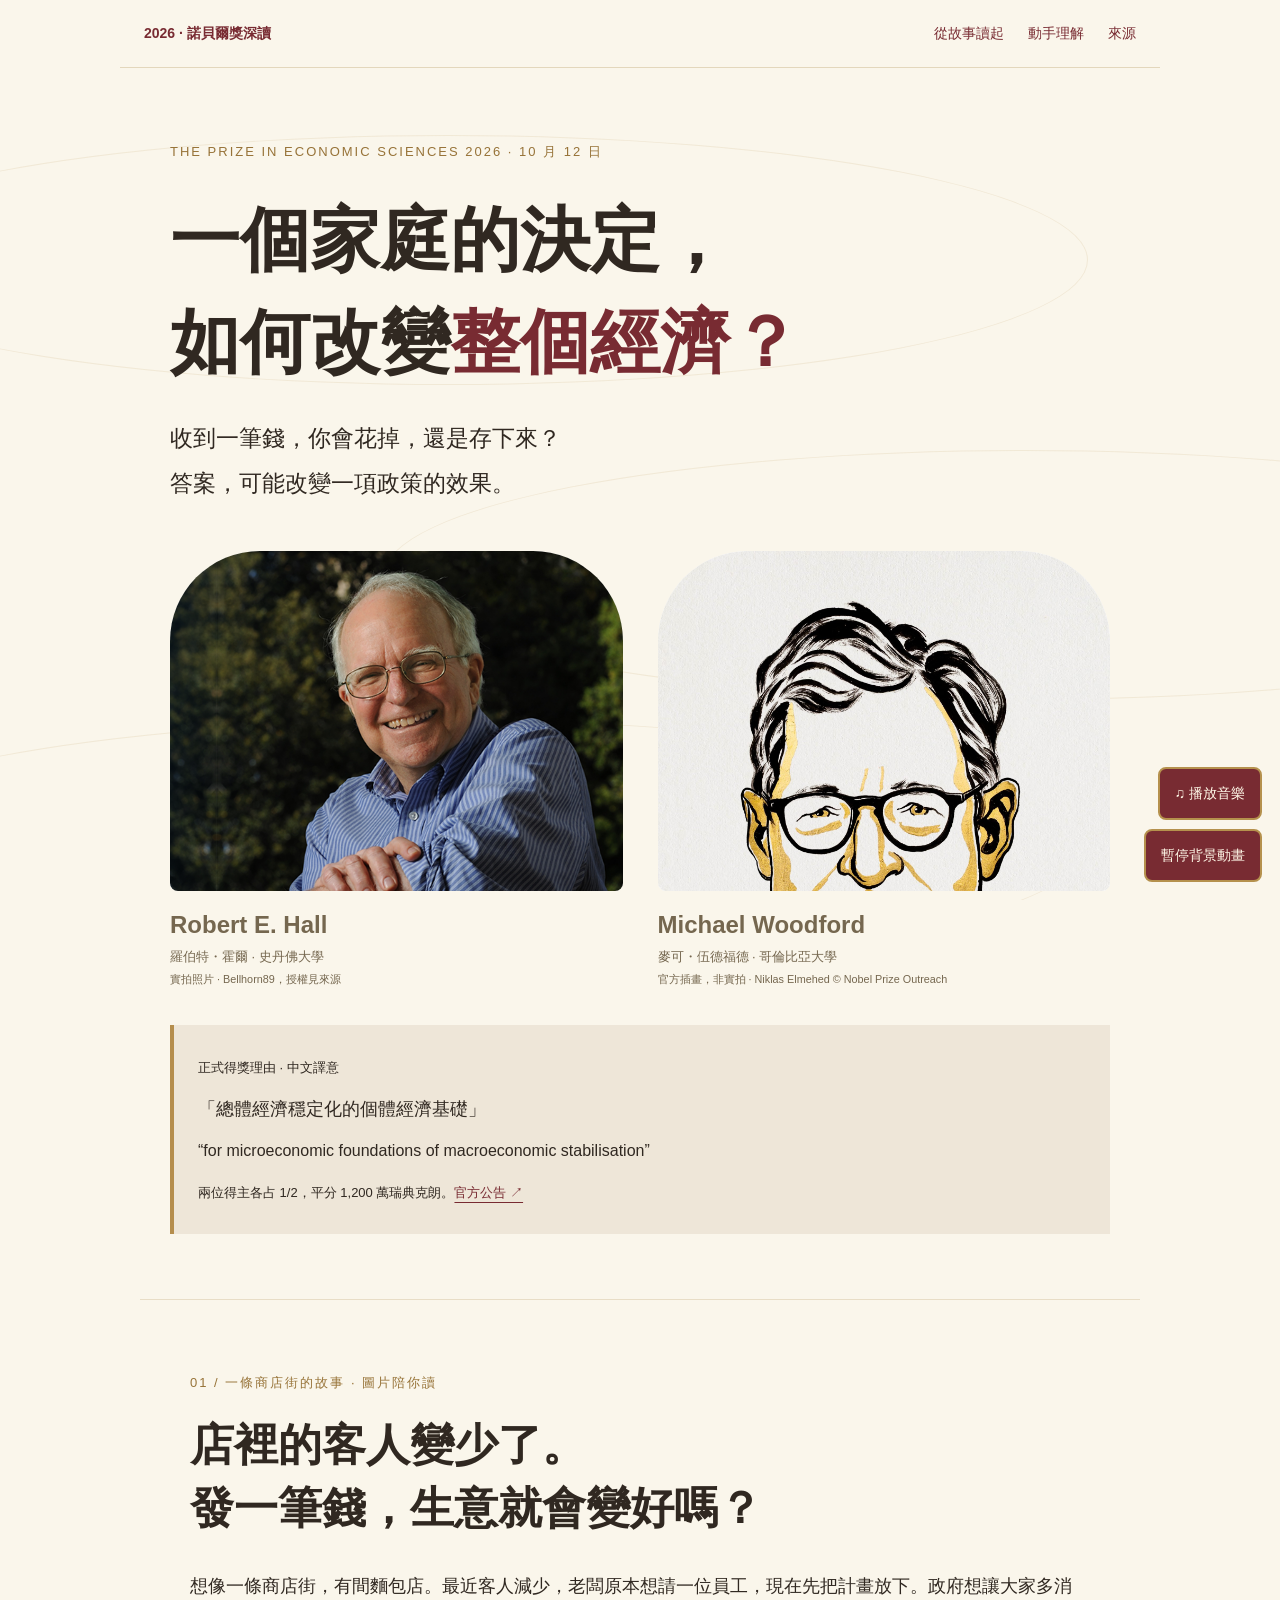
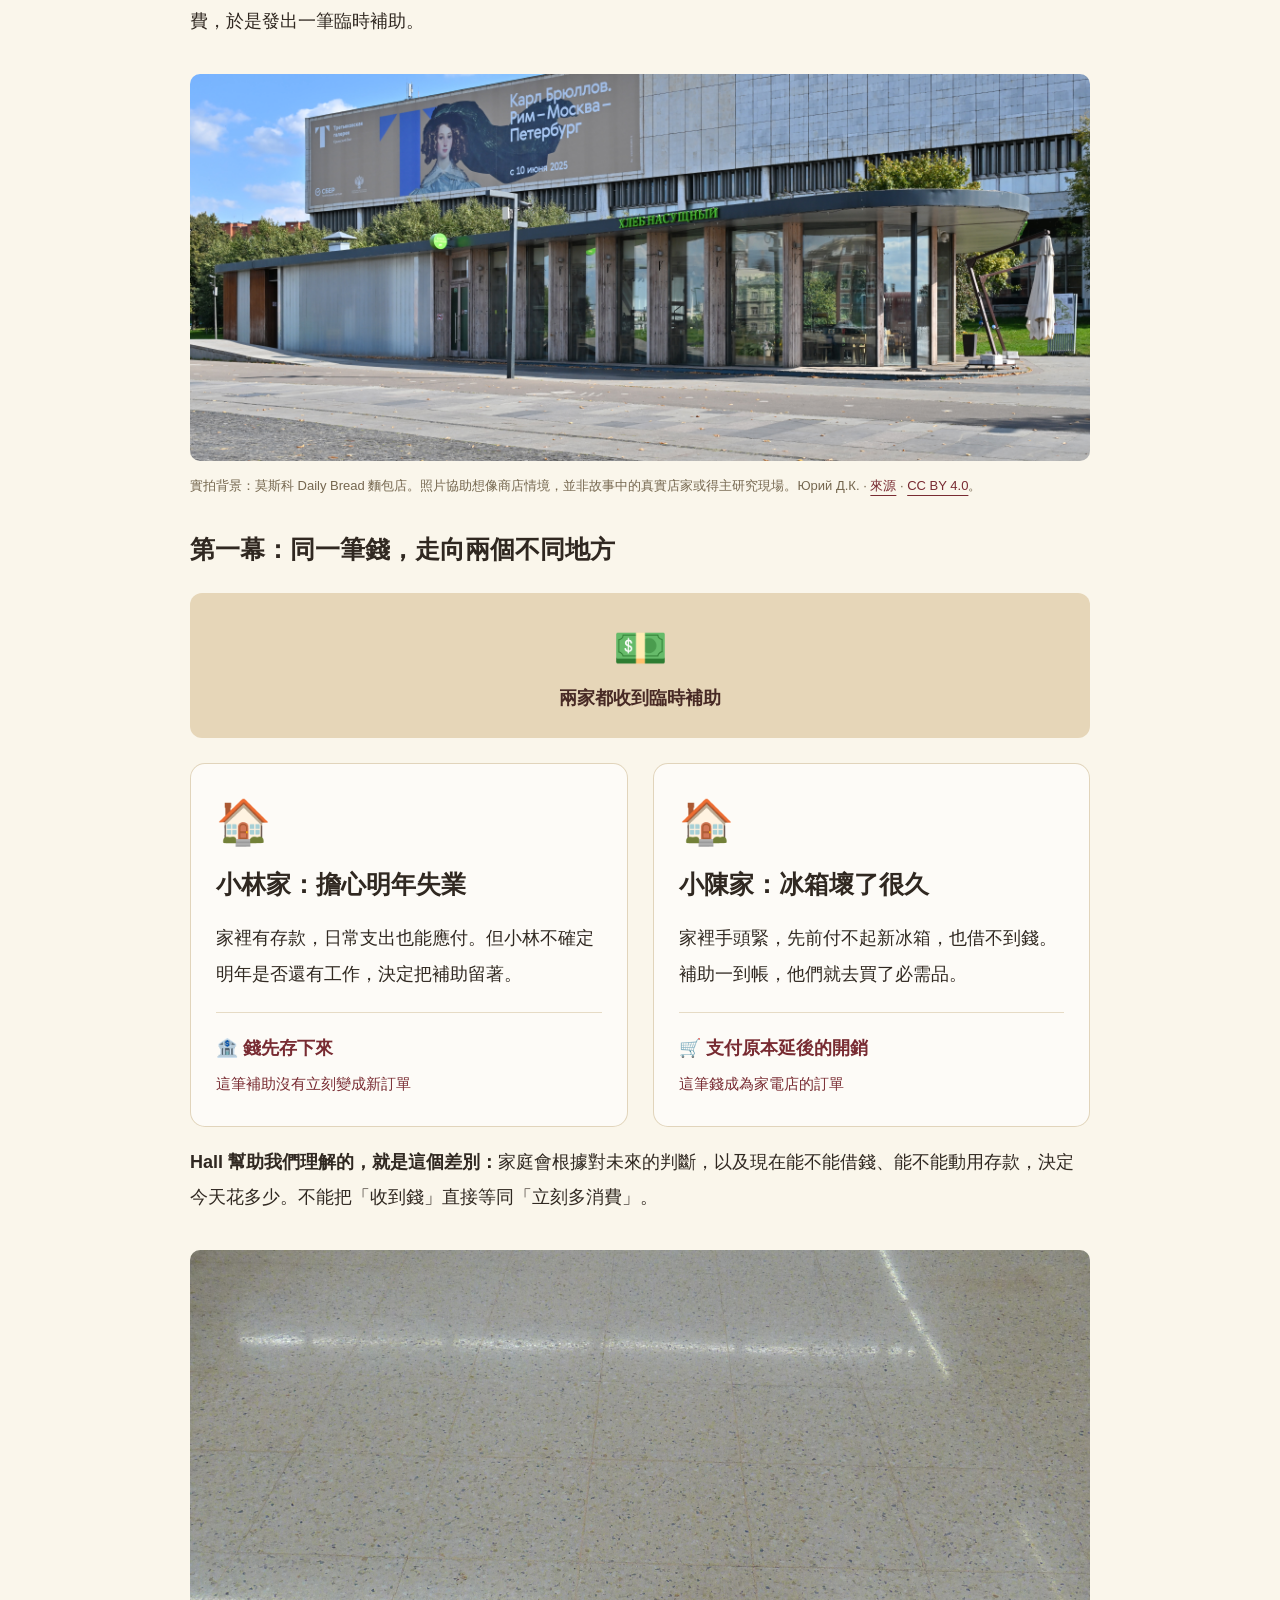
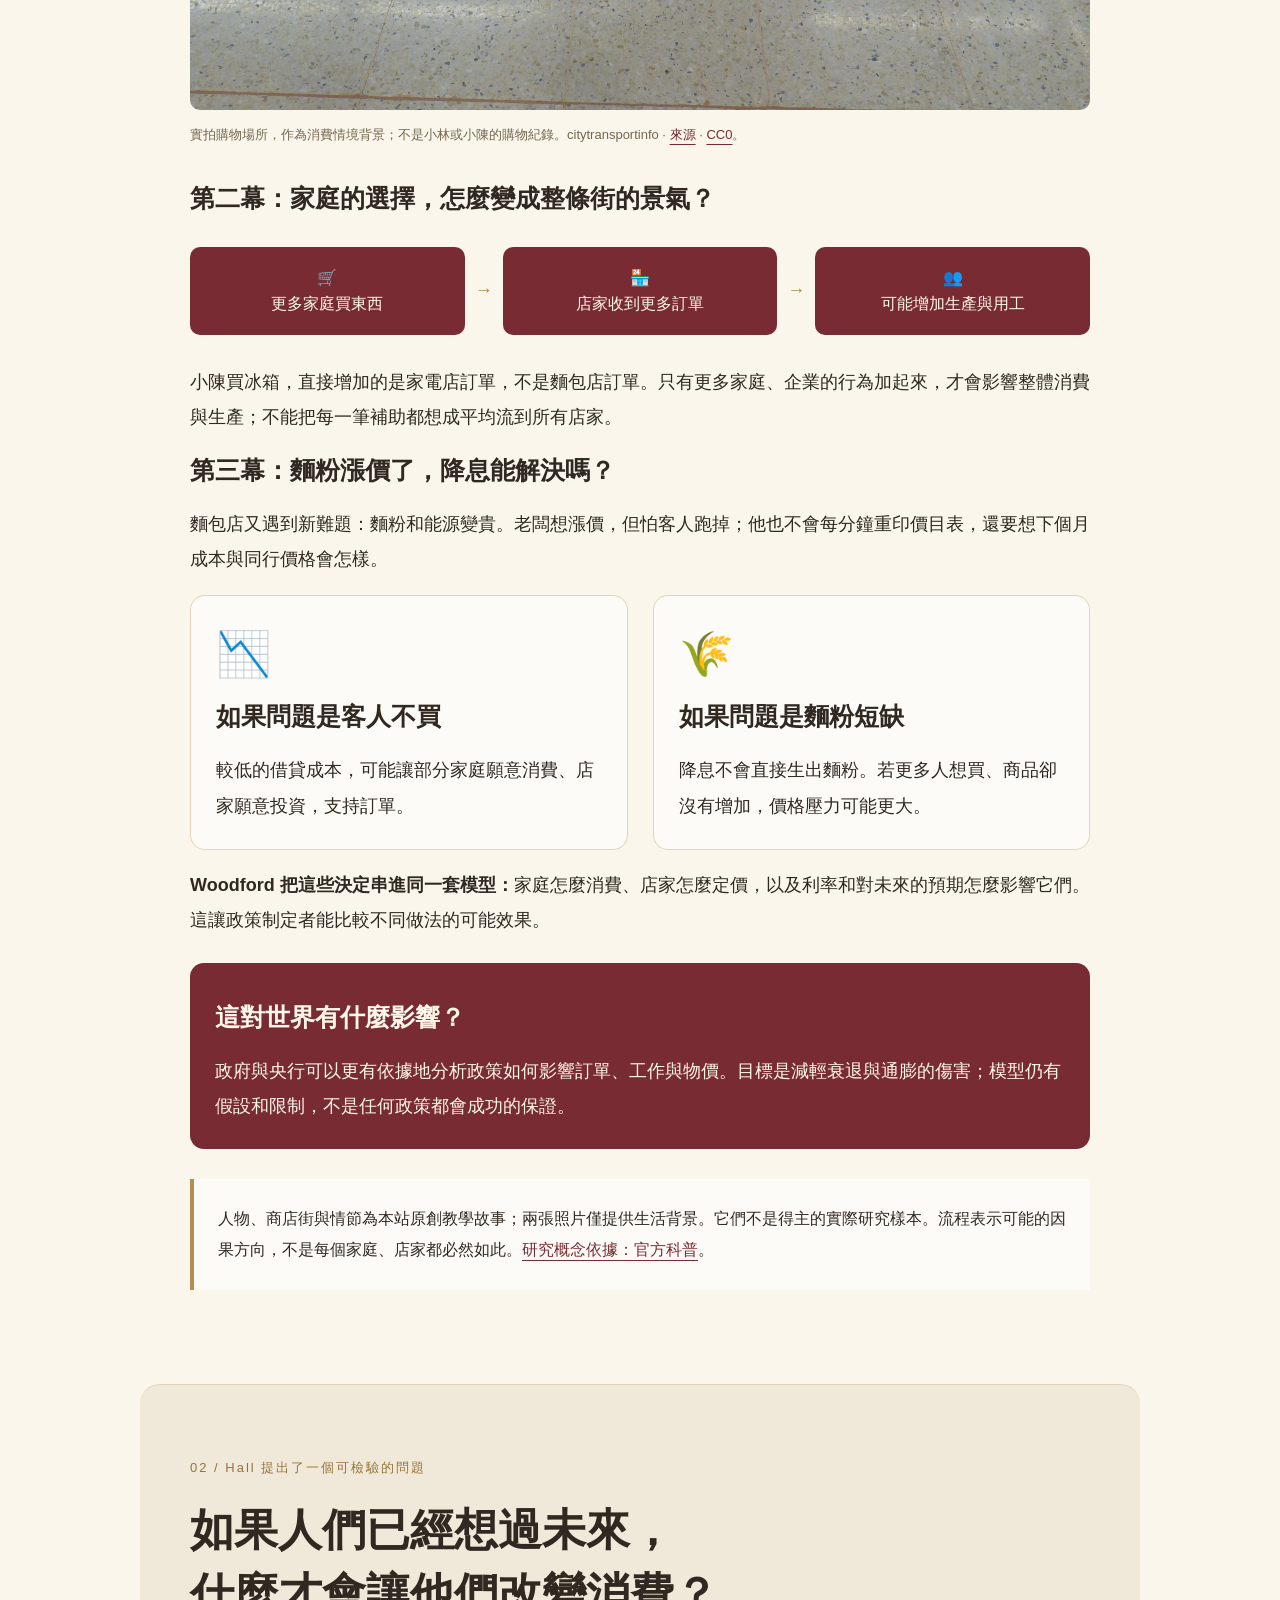
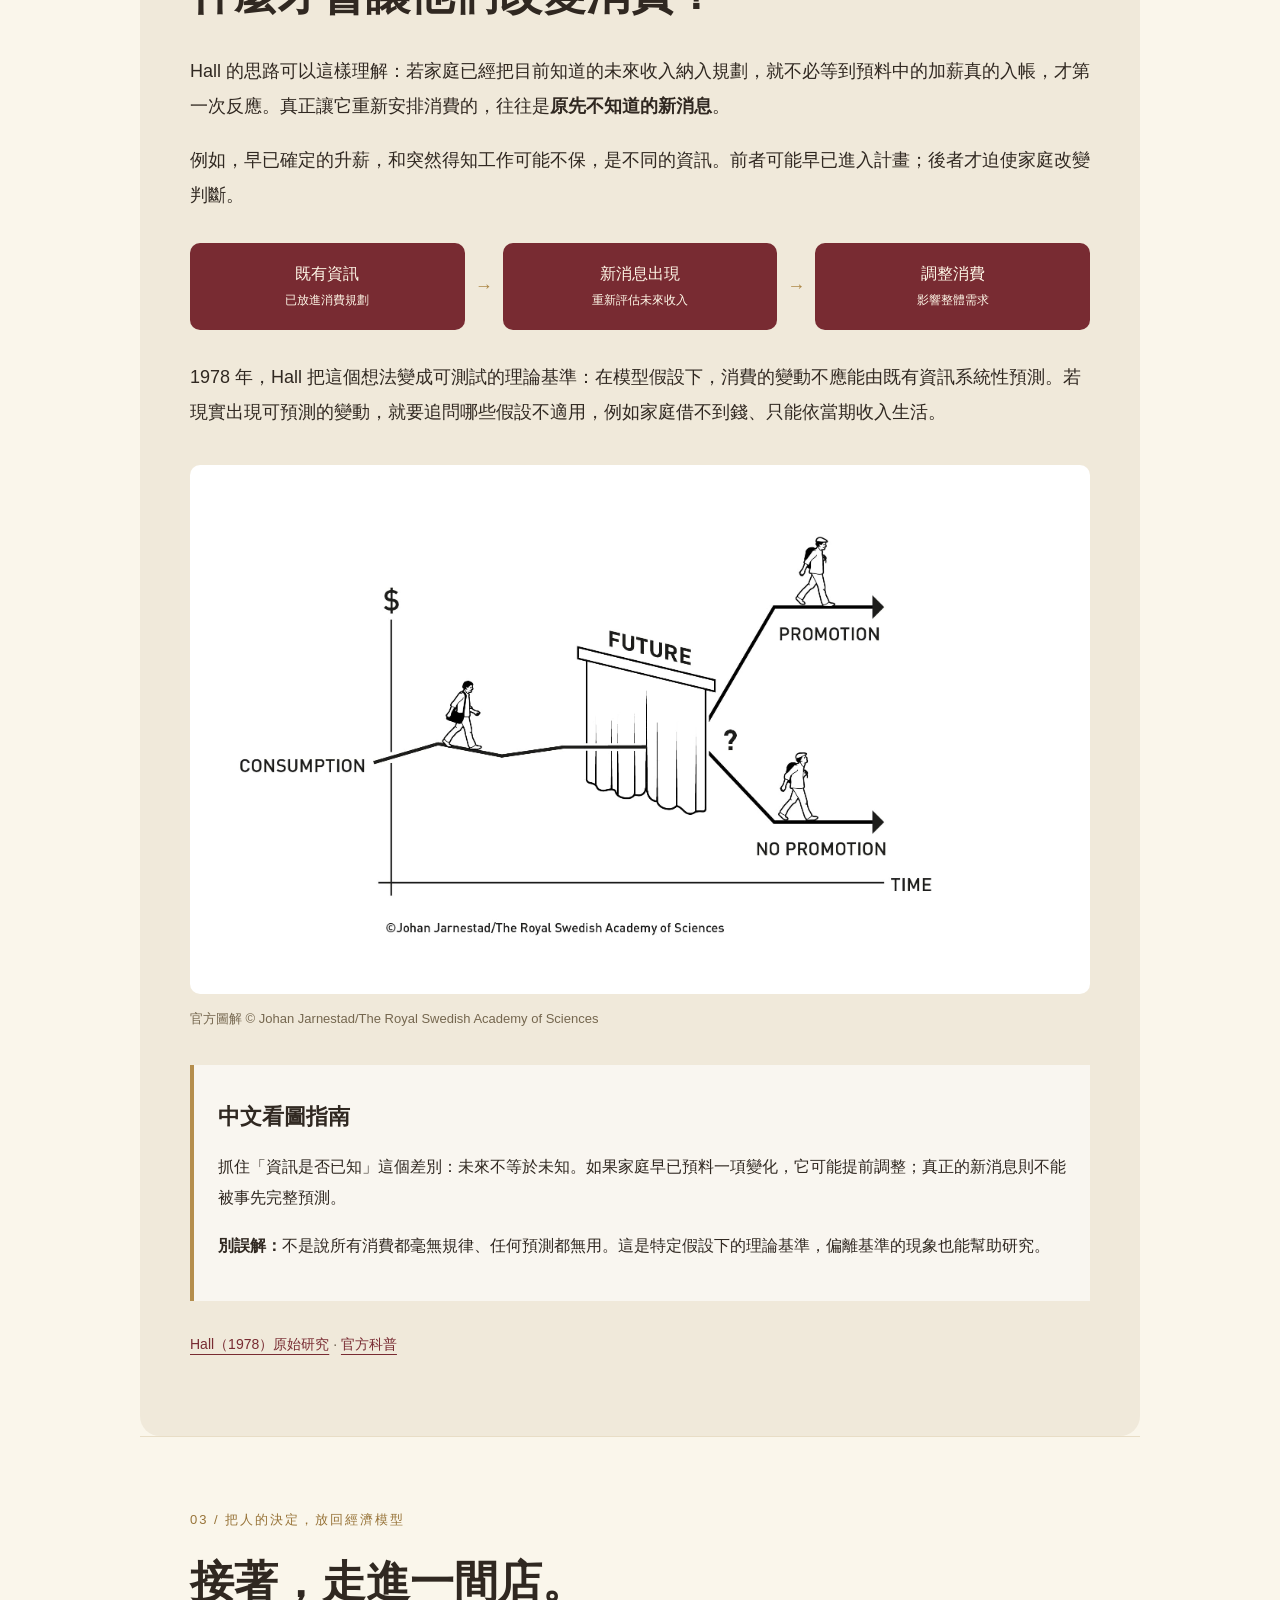
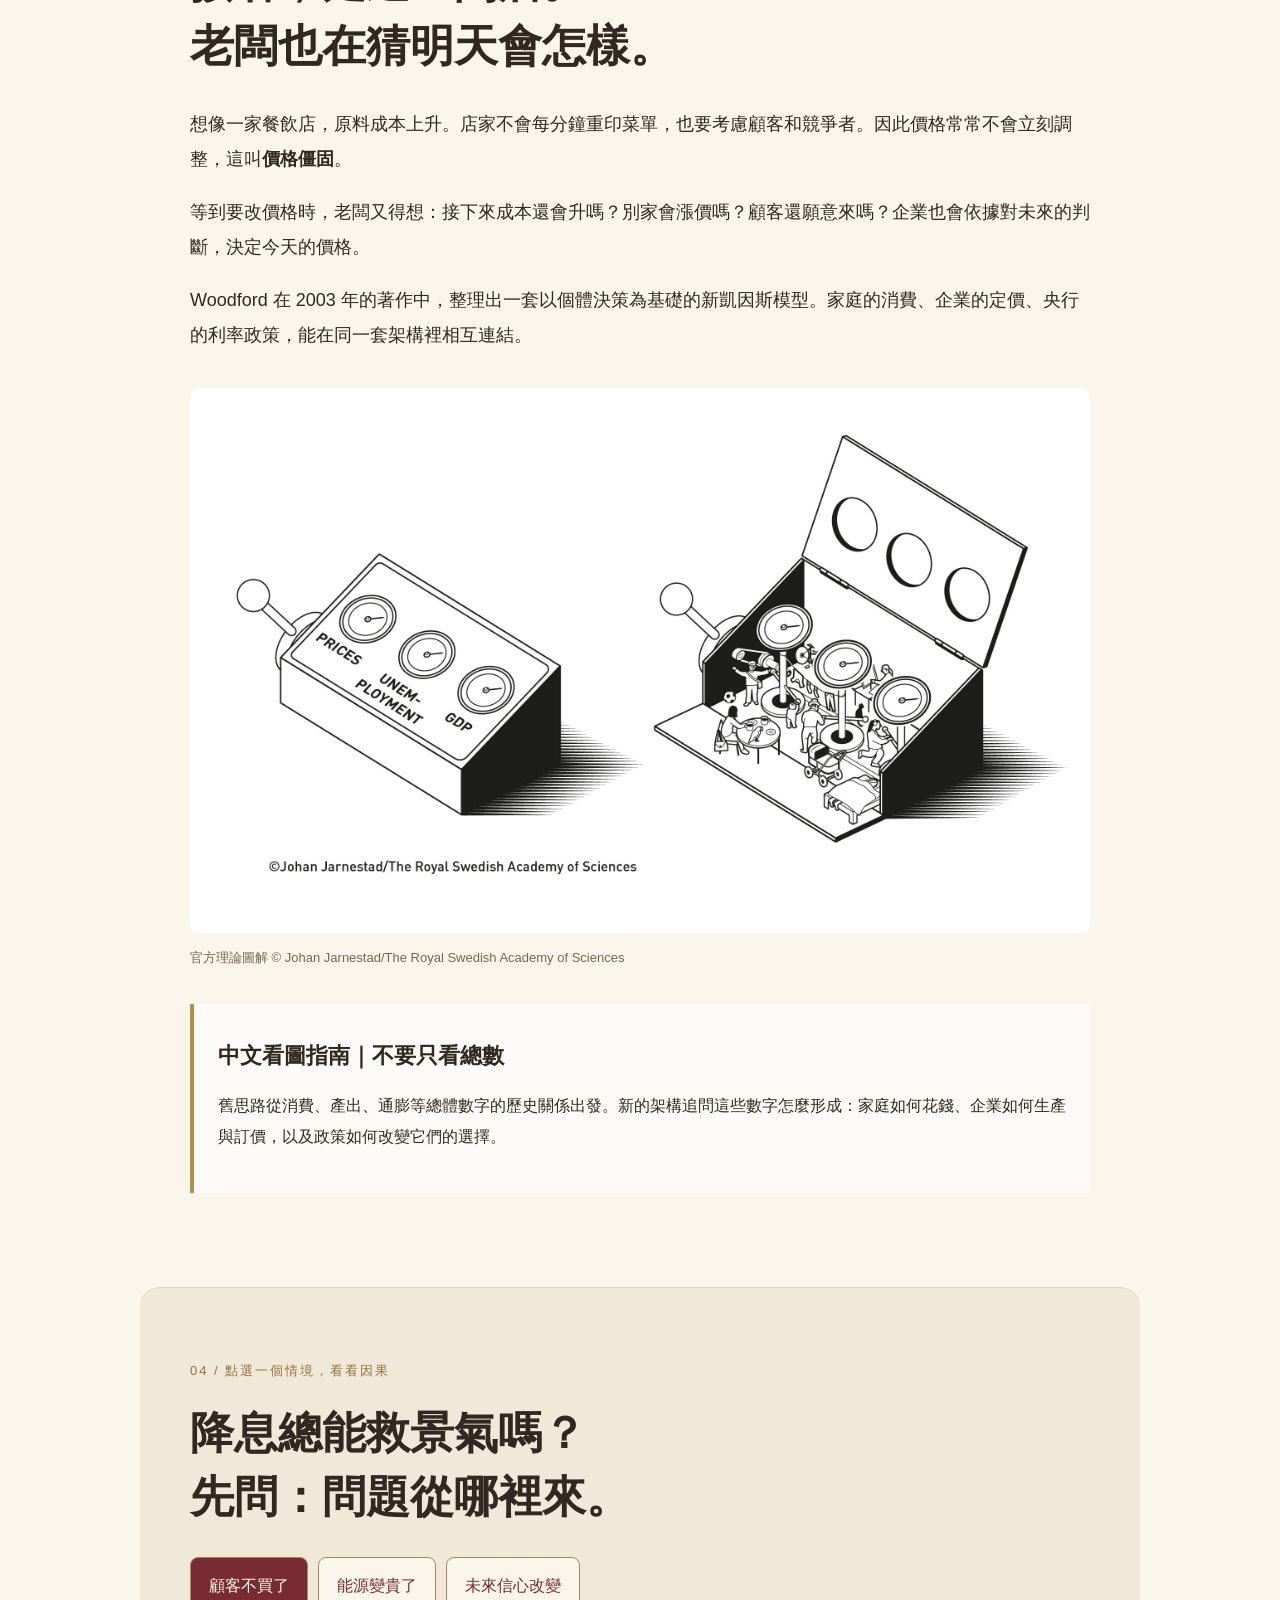
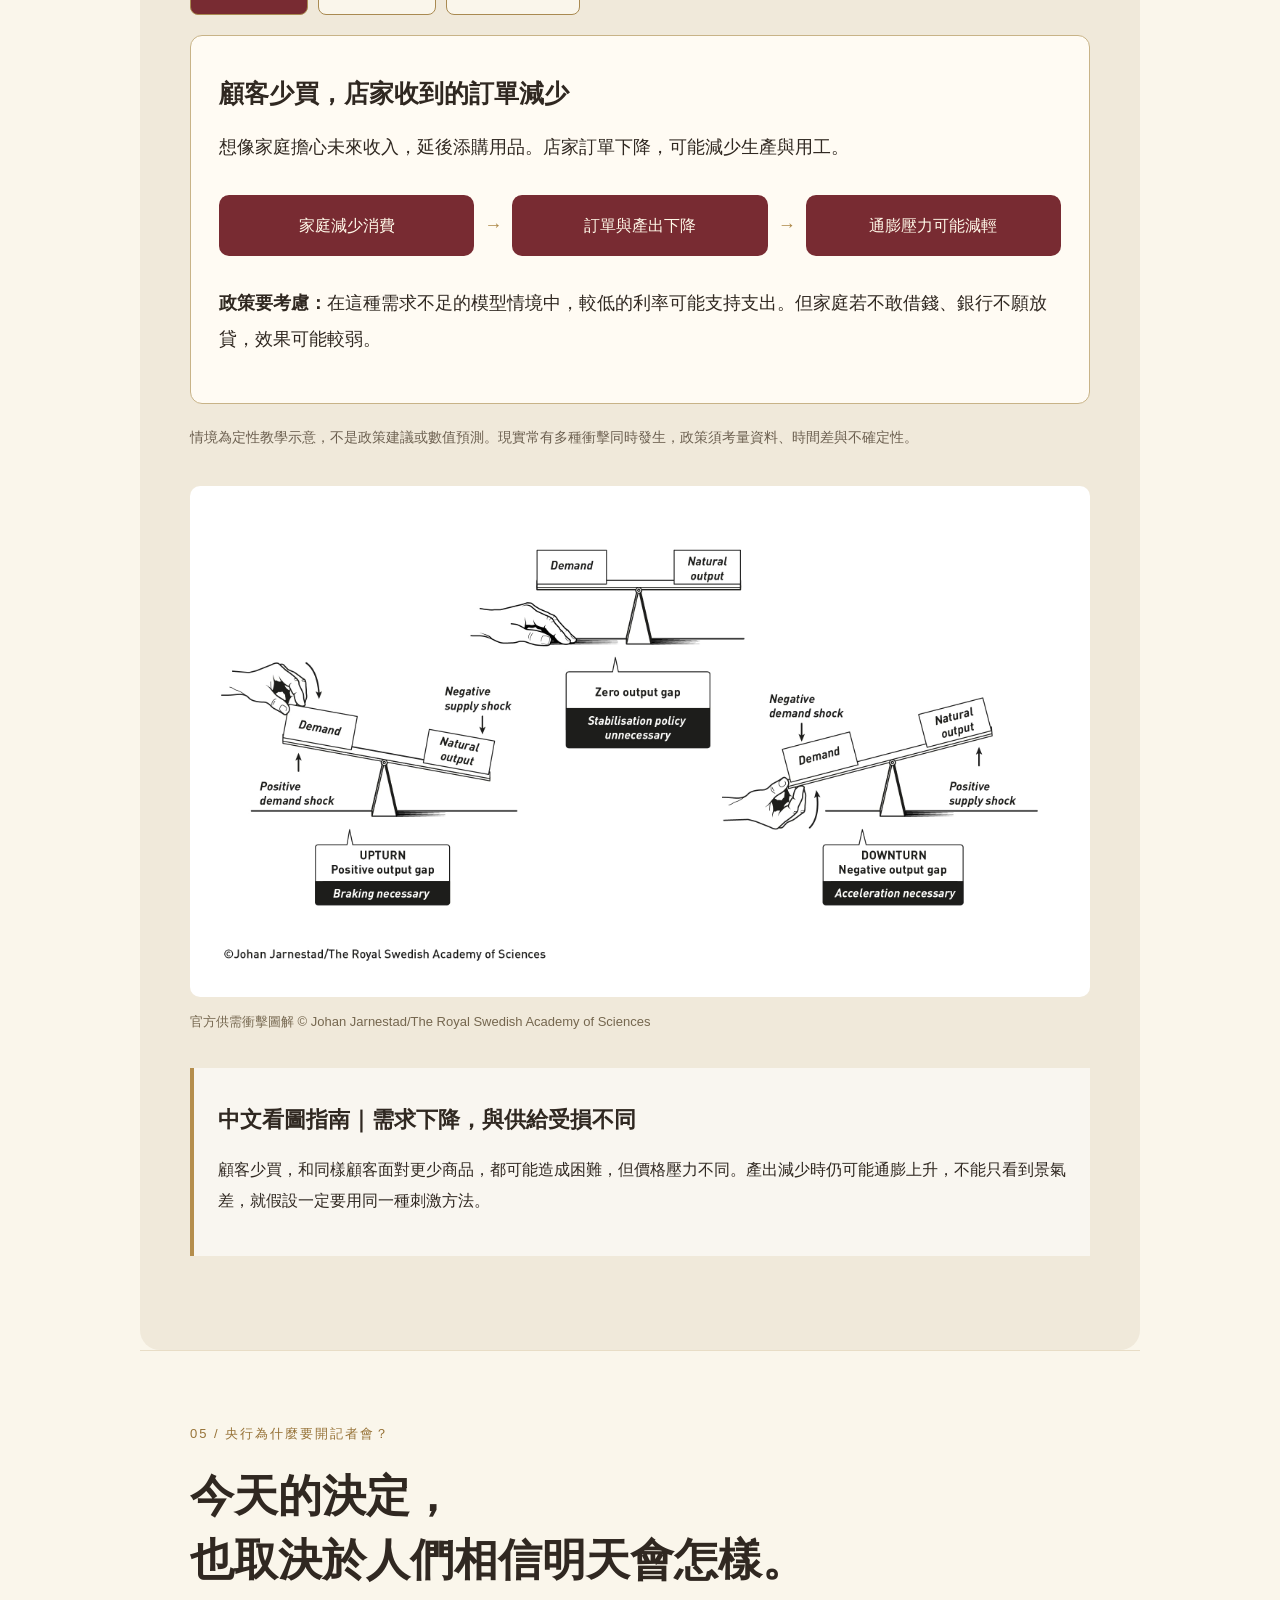
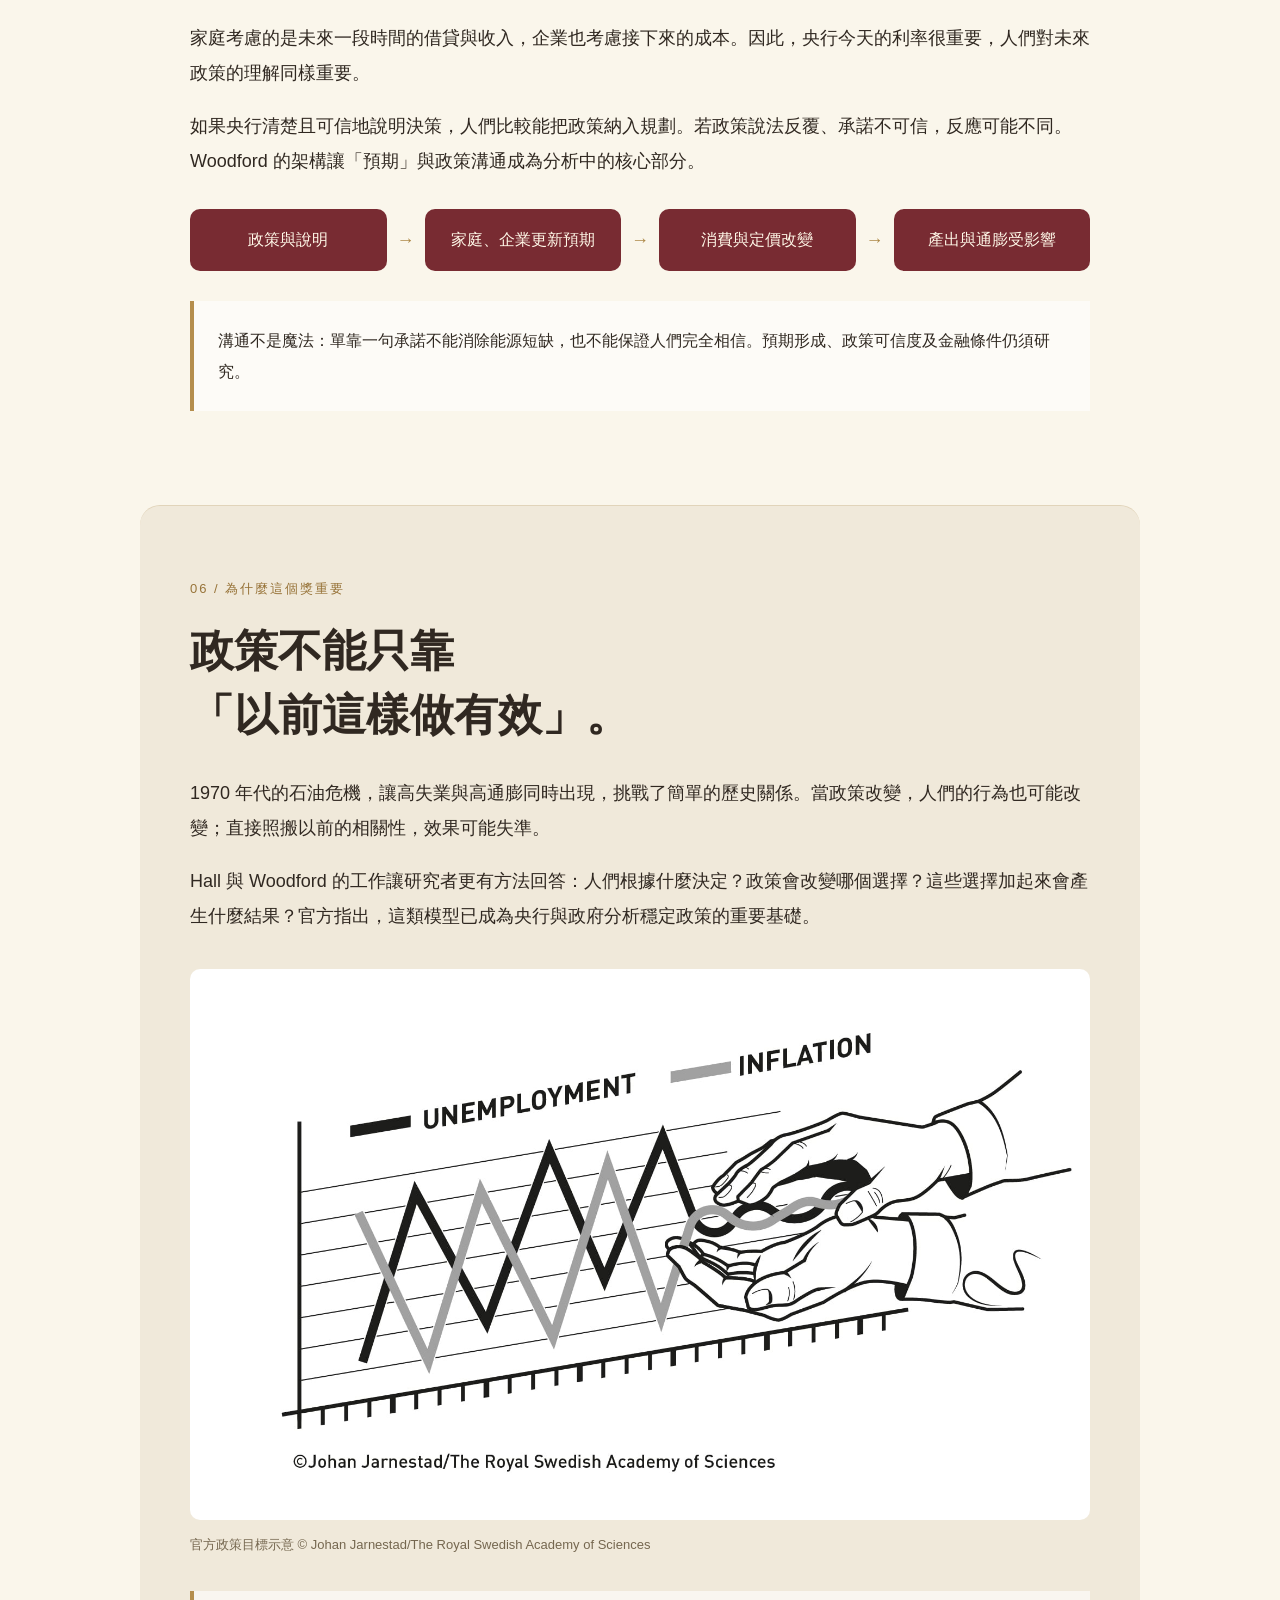
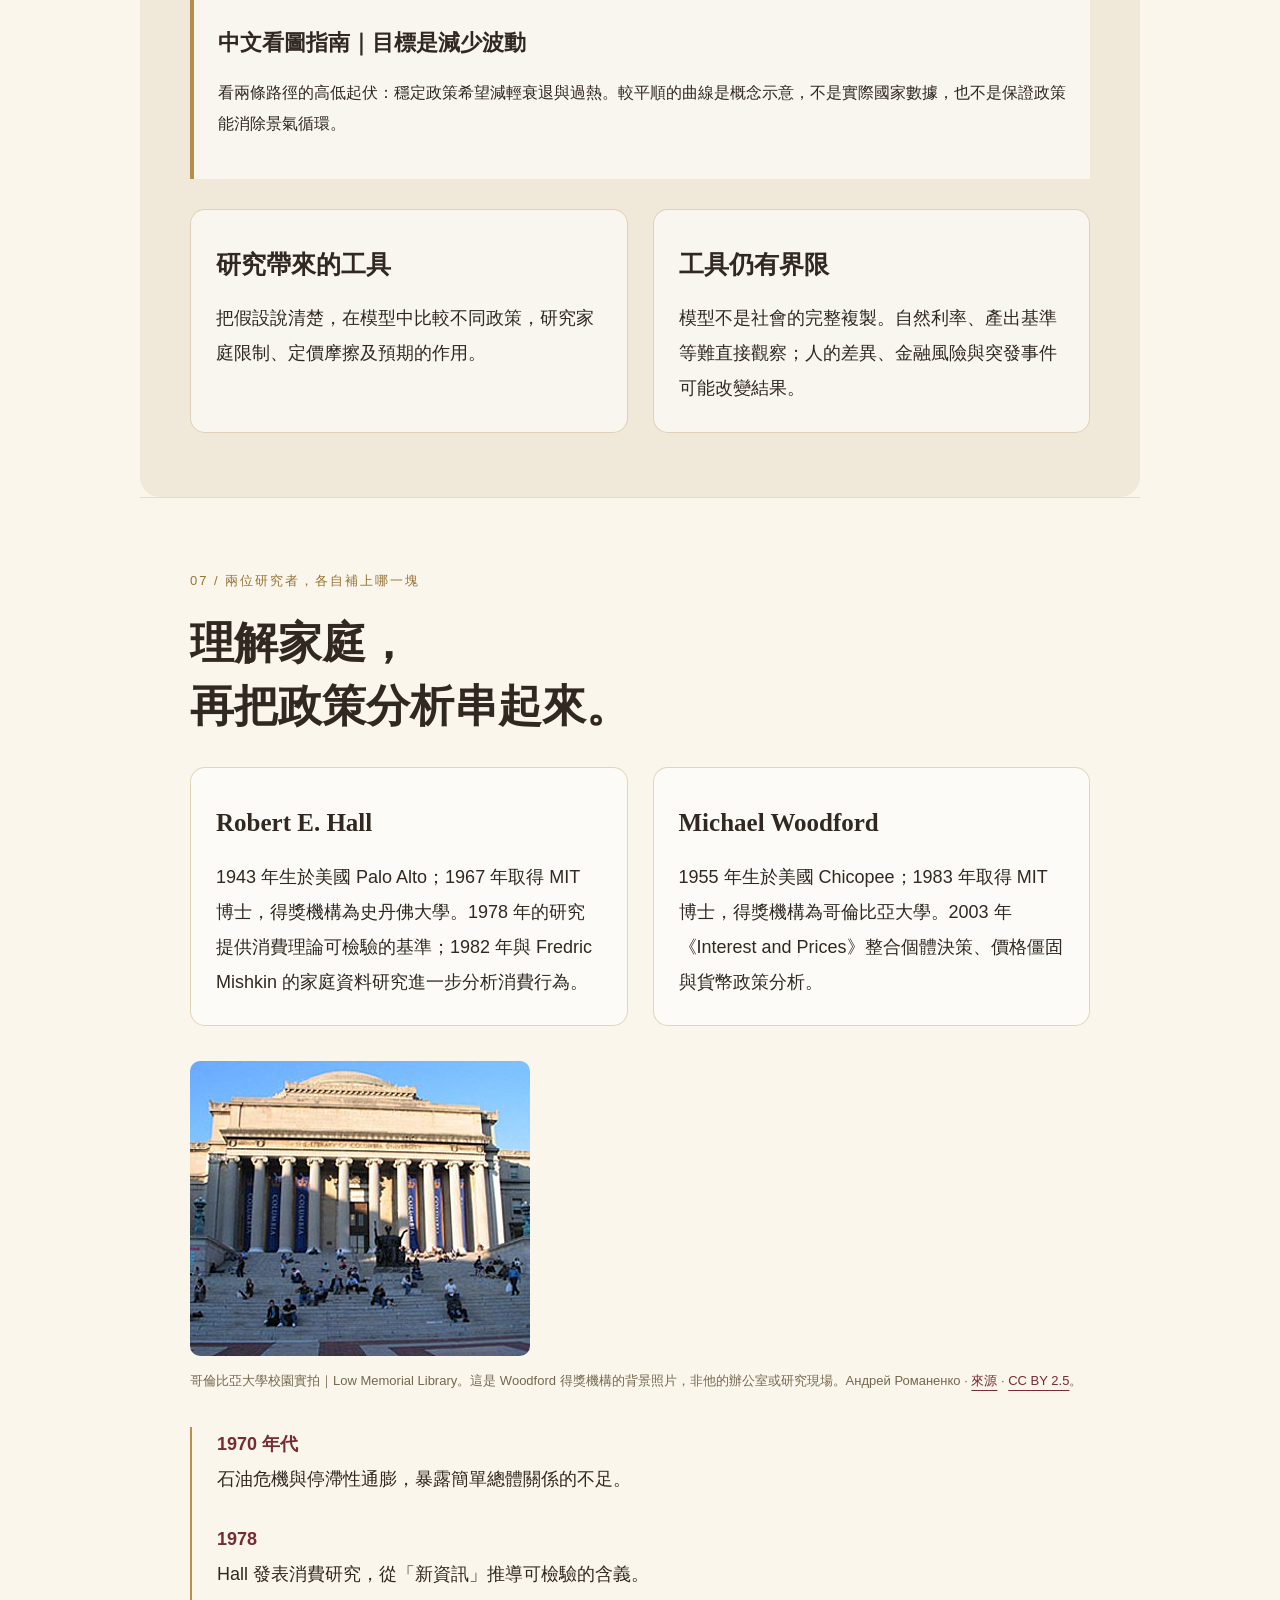
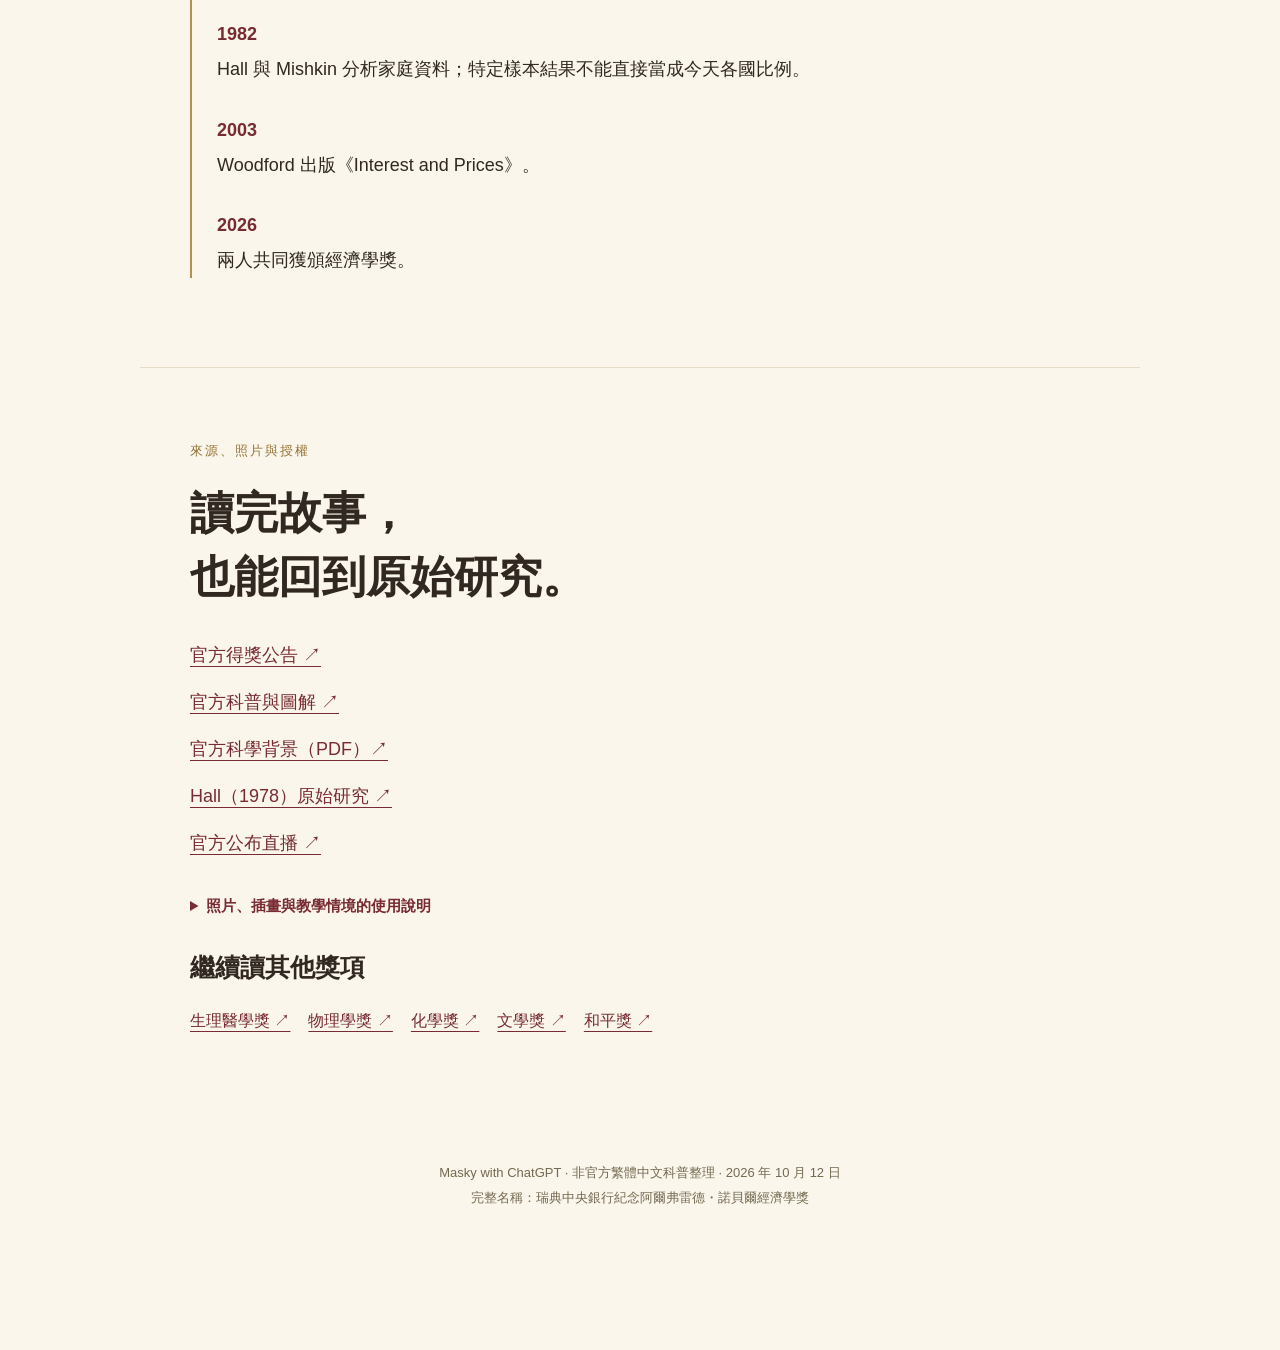
==== commit 5a7a48a3: "Add supplied background music with visible playback and stop controls" ====
--- a/index.html
+++ b/index.html
@@ -1 +1 @@
-<!doctype html><html lang="zh-Hant"><head><meta charset="utf-8"><meta name="viewport" content="width=device-width,initial-scale=1"><title>一個家庭的決定，如何改變整個經濟？｜2026 經濟學獎</title><meta name="description" content="用家庭、店家與央行的故事，理解 Robert E. Hall 與 Michael Woodford 的研究：預期、消費、價格僵固與穩定政策。"><meta property="og:title" content="一個家庭的決定，如何改變整個經濟？"><meta property="og:description" content="2026 經濟學獎｜Hall × Woodford，從生活故事理解政策為何有效或失準。"><meta property="og:type" content="website"><meta property="og:url" content="https://maskywg.github.io/nobel-2026-economics-microfoundations/"><meta property="og:image" content="https://maskywg.github.io/nobel-2026-economics-microfoundations/assets/share.png"><meta property="og:image:width" content="1200"><meta property="og:image:height" content="630"><meta name="twitter:card" content="summary_large_image"><link rel="stylesheet" href="style.css?v=story-2"></head><body><div class="ambient" aria-hidden="true"><i></i><i></i><i></i></div><button id="motion" class="motion">暫停背景動畫</button><nav><a href="#" class="brand">2026 · 諾貝爾獎深讀</a><a href="#story">從故事讀起</a><a href="#demo">動手理解</a><a href="#sources">來源</a></nav><header class="hero"><small>THE PRIZE IN ECONOMIC SCIENCES 2026 · 10 月 12 日</small><h1>一個家庭的決定，<br>如何改變<span>整個經濟？</span></h1><p class="lead">收到一筆錢，你會花掉，還是存下來？<br>答案，可能改變一項政策的效果。</p><div class="laureates"><figure><img src="assets/hall-photo.png" alt="Robert E. Hall 實拍肖像"><figcaption><b>Robert E. Hall</b><br>羅伯特・霍爾 · 史丹佛大學<br><small>實拍照片 · Bellhorn89，授權見來源</small></figcaption></figure><figure><img src="assets/woodford.jpg" alt="Michael Woodford 官方肖像插畫"><figcaption><b>Michael Woodford</b><br>麥可・伍德福德 · 哥倫比亞大學<br><small>官方插畫，非實拍 · Niklas Elmehed © Nobel Prize Outreach</small></figcaption></figure></div><div class="award"><small>正式得獎理由 · 中文譯意</small><p>「總體經濟穩定化的個體經濟基礎」</p><p lang="en">“for microeconomic foundations of macroeconomic stabilisation”</p><small>兩位得主各占 1/2，平分 1,200 萬瑞典克朗。<a href="https://www.nobelprize.org/prizes/economic-sciences/2026/press-release/">官方公告 ↗</a></small></div></header><main><section id="story"><small>01 / 一條商店街的故事 · 圖片陪你讀</small><h2>店裡的客人變少了。<br>發一筆錢，生意就會變好嗎？</h2><p>想像一條商店街，有間麵包店。最近客人減少，老闆原本想請一位員工，現在先把計畫放下。政府想讓大家多消費，於是發出一筆臨時補助。</p><figure class="story-photo"><img loading="lazy" src="assets/bakery.jpg" alt="實拍麵包店內的櫃檯與用餐空間，作為商店故事背景"><figcaption>實拍背景：莫斯科 Daily Bread 麵包店。照片協助想像商店情境，並非故事中的真實店家或得主研究現場。Юрий Д.К. · <a href="https://commons.wikimedia.org/wiki/File:Moscow._Bakery_%22Daily_Bread%221.jpg">來源</a> · <a href="https://creativecommons.org/licenses/by/4.0/">CC BY 4.0</a>。</figcaption></figure><h3>第一幕：同一筆錢，走向兩個不同地方</h3><div class="story-fork"><div class="story-start"><span class="story-icon" aria-hidden="true">💵</span><b>兩家都收到臨時補助</b></div><div class="two"><article><span class="story-icon" aria-hidden="true">🏠</span><h3>小林家：擔心明年失業</h3><p>家裡有存款，日常支出也能應付。但小林不確定明年是否還有工作，決定把補助留著。</p><div class="story-outcome"><span aria-hidden="true">🏦</span> 錢先存下來<br><small>這筆補助沒有立刻變成新訂單</small></div></article><article><span class="story-icon" aria-hidden="true">🏠</span><h3>小陳家：冰箱壞了很久</h3><p>家裡手頭緊，先前付不起新冰箱，也借不到錢。補助一到帳，他們就去買了必需品。</p><div class="story-outcome"><span aria-hidden="true">🛒</span> 支付原本延後的開銷<br><small>這筆錢成為家電店的訂單</small></div></article></div></div><p><b>Hall 幫助我們理解的，就是這個差別：</b>家庭會根據對未來的判斷，以及現在能不能借錢、能不能動用存款，決定今天花多少。不能把「收到錢」直接等同「立刻多消費」。</p><figure class="story-photo"><img loading="lazy" src="assets/shopping.jpg" alt="超市走道的實拍照片，呈現家庭消費發生的生活場所"><figcaption>實拍購物場所，作為消費情境背景；不是小林或小陳的購物紀錄。citytransportinfo · <a href="https://commons.wikimedia.org/wiki/File:Supermarket-Aisle-TrafficControl-P1640011.jpg">來源</a> · <a href="https://creativecommons.org/publicdomain/zero/1.0/">CC0</a>。</figcaption></figure><h3>第二幕：家庭的選擇，怎麼變成整條街的景氣？</h3><div class="chain"><div><span aria-hidden="true">🛒</span><br>更多家庭買東西</div><b>→</b><div><span aria-hidden="true">🏪</span><br>店家收到更多訂單</div><b>→</b><div><span aria-hidden="true">👥</span><br>可能增加生產與用工</div></div><p>小陳買冰箱，直接增加的是家電店訂單，不是麵包店訂單。只有更多家庭、企業的行為加起來，才會影響整體消費與生產；不能把每一筆補助都想成平均流到所有店家。</p><h3>第三幕：麵粉漲價了，降息能解決嗎？</h3><p>麵包店又遇到新難題：麵粉和能源變貴。老闆想漲價，但怕客人跑掉；他也不會每分鐘重印價目表，還要想下個月成本與同行價格會怎樣。</p><div class="two"><article><span class="story-icon" aria-hidden="true">📉</span><h3>如果問題是客人不買</h3><p>較低的借貸成本，可能讓部分家庭願意消費、店家願意投資，支持訂單。</p></article><article><span class="story-icon" aria-hidden="true">🌾</span><h3>如果問題是麵粉短缺</h3><p>降息不會直接生出麵粉。若更多人想買、商品卻沒有增加，價格壓力可能更大。</p></article></div><p><b>Woodford 把這些決定串進同一套模型：</b>家庭怎麼消費、店家怎麼定價，以及利率和對未來的預期怎麼影響它們。這讓政策制定者能比較不同做法的可能效果。</p><div class="story-takeaway"><h3>這對世界有什麼影響？</h3><p>政府與央行可以更有依據地分析政策如何影響訂單、工作與物價。目標是減輕衰退與通膨的傷害；模型仍有假設和限制，不是任何政策都會成功的保證。</p></div><aside>人物、商店街與情節為本站原創教學故事；兩張照片僅提供生活背景。它們不是得主的實際研究樣本。流程表示可能的因果方向，不是每個家庭、店家都必然如此。<a href="https://www.nobelprize.org/prizes/economic-sciences/2026/popular-information/">研究概念依據：官方科普</a>。</aside></section><section class="tinted"><small>02 / Hall 提出了一個可檢驗的問題</small><h2>如果人們已經想過未來，<br>什麼才會讓他們改變消費？</h2><p>Hall 的思路可以這樣理解：若家庭已經把目前知道的未來收入納入規劃，就不必等到預料中的加薪真的入帳，才第一次反應。真正讓它重新安排消費的，往往是<b>原先不知道的新消息</b>。</p><p>例如，早已確定的升薪，和突然得知工作可能不保，是不同的資訊。前者可能早已進入計畫；後者才迫使家庭改變判斷。</p><div class="chain"><div>既有資訊<br><small>已放進消費規劃</small></div><b>→</b><div>新消息出現<br><small>重新評估未來收入</small></div><b>→</b><div>調整消費<br><small>影響整體需求</small></div></div><p>1978 年，Hall 把這個想法變成可測試的理論基準：在模型假設下，消費的變動不應能由既有資訊系統性預測。若現實出現可預測的變動，就要追問哪些假設不適用，例如家庭借不到錢、只能依當期收入生活。</p><figure><img loading="lazy" src="assets/consumption.jpg" alt="官方圖解：新資訊與家庭消費變動"><figcaption>官方圖解 © Johan Jarnestad/The Royal Swedish Academy of Sciences</figcaption></figure><div class="guide"><h3>中文看圖指南</h3><p>抓住「資訊是否已知」這個差別：未來不等於未知。如果家庭早已預料一項變化，它可能提前調整；真正的新消息則不能被事先完整預測。</p><p><b>別誤解：</b>不是說所有消費都毫無規律、任何預測都無用。這是特定假設下的理論基準，偏離基準的現象也能幫助研究。</p></div><p class="source"><a href="https://web.stanford.edu/~rehall/Stochastic-JPE-Dec-1978.pdf">Hall（1978）原始研究</a> · <a href="https://www.nobelprize.org/prizes/economic-sciences/2026/popular-information/">官方科普</a></p></section><section><small>03 / 把人的決定，放回經濟模型</small><h2>接著，走進一間店。<br>老闆也在猜明天會怎樣。</h2><p>想像一家餐飲店，原料成本上升。店家不會每分鐘重印菜單，也要考慮顧客和競爭者。因此價格常常不會立刻調整，這叫<b>價格僵固</b>。</p><p>等到要改價格時，老闆又得想：接下來成本還會升嗎？別家會漲價嗎？顧客還願意來嗎？企業也會依據對未來的判斷，決定今天的價格。</p><p>Woodford 在 2003 年的著作中，整理出一套以個體決策為基礎的新凱因斯模型。家庭的消費、企業的定價、央行的利率政策，能在同一套架構裡相互連結。</p><figure><img loading="lazy" src="assets/foundation.jpg" alt="官方圖解比較由總體相關性到家庭與企業決策的模型"><figcaption>官方理論圖解 © Johan Jarnestad/The Royal Swedish Academy of Sciences</figcaption></figure><div class="guide"><h3>中文看圖指南｜不要只看總數</h3><p>舊思路從消費、產出、通膨等總體數字的歷史關係出發。新的架構追問這些數字怎麼形成：家庭如何花錢、企業如何生產與訂價，以及政策如何改變它們的選擇。</p></div></section><section id="demo" class="tinted"><small>04 / 點選一個情境，看看因果</small><h2>降息總能救景氣嗎？<br>先問：問題從哪裡來。</h2><div role="tablist" aria-label="經濟情境比較" class="tabs"><button role="tab" data-scene="demand" id="tab-demand" aria-controls="scene" aria-selected="true">顧客不買了</button><button role="tab" data-scene="supply" id="tab-supply" aria-controls="scene" aria-selected="false">能源變貴了</button><button role="tab" data-scene="expect" id="tab-expect" aria-controls="scene" aria-selected="false">未來信心改變</button></div><article id="scene" role="tabpanel" aria-labelledby="tab-demand" tabindex="0"></article><p class="source">情境為定性教學示意，不是政策建議或數值預測。現實常有多種衝擊同時發生，政策須考量資料、時間差與不確定性。</p><figure><img loading="lazy" src="assets/balance.jpg" alt="官方示意：供給與需求衝擊使經濟失去平衡"><figcaption>官方供需衝擊圖解 © Johan Jarnestad/The Royal Swedish Academy of Sciences</figcaption></figure><div class="guide"><h3>中文看圖指南｜需求下降，與供給受損不同</h3><p>顧客少買，和同樣顧客面對更少商品，都可能造成困難，但價格壓力不同。產出減少時仍可能通膨上升，不能只看到景氣差，就假設一定要用同一種刺激方法。</p></div></section><section><small>05 / 央行為什麼要開記者會？</small><h2>今天的決定，<br>也取決於人們相信明天會怎樣。</h2><p>家庭考慮的是未來一段時間的借貸與收入，企業也考慮接下來的成本。因此，央行今天的利率很重要，人們對未來政策的理解同樣重要。</p><p>如果央行清楚且可信地說明決策，人們比較能把政策納入規劃。若政策說法反覆、承諾不可信，反應可能不同。Woodford 的架構讓「預期」與政策溝通成為分析中的核心部分。</p><div class="chain"><div>政策與說明</div><b>→</b><div>家庭、企業更新預期</div><b>→</b><div>消費與定價改變</div><b>→</b><div>產出與通膨受影響</div></div><aside>溝通不是魔法：單靠一句承諾不能消除能源短缺，也不能保證人們完全相信。預期形成、政策可信度及金融條件仍須研究。</aside></section><section class="tinted"><small>06 / 為什麼這個獎重要</small><h2>政策不能只靠<br>「以前這樣做有效」。</h2><p>1970 年代的石油危機，讓高失業與高通膨同時出現，挑戰了簡單的歷史關係。當政策改變，人們的行為也可能改變；直接照搬以前的相關性，效果可能失準。</p><p>Hall 與 Woodford 的工作讓研究者更有方法回答：人們根據什麼決定？政策會改變哪個選擇？這些選擇加起來會產生什麼結果？官方指出，這類模型已成為央行與政府分析穩定政策的重要基礎。</p><figure><img loading="lazy" src="assets/cycle.jpg" alt="官方圖解：穩定政策試圖減少景氣波動"><figcaption>官方政策目標示意 © Johan Jarnestad/The Royal Swedish Academy of Sciences</figcaption></figure><div class="guide"><h3>中文看圖指南｜目標是減少波動</h3><p>看兩條路徑的高低起伏：穩定政策希望減輕衰退與過熱。較平順的曲線是概念示意，不是實際國家數據，也不是保證政策能消除景氣循環。</p></div><div class="two"><article><h3>研究帶來的工具</h3><p>把假設說清楚，在模型中比較不同政策，研究家庭限制、定價摩擦及預期的作用。</p></article><article><h3>工具仍有界限</h3><p>模型不是社會的完整複製。自然利率、產出基準等難直接觀察；人的差異、金融風險與突發事件可能改變結果。</p></article></div></section><section><small>07 / 兩位研究者，各自補上哪一塊</small><h2>理解家庭，<br>再把政策分析串起來。</h2><div class="two"><article><h3>Robert E. Hall</h3><p>1943 年生於美國 Palo Alto；1967 年取得 MIT 博士，得獎機構為史丹佛大學。1978 年的研究提供消費理論可檢驗的基準；1982 年與 Fredric Mishkin 的家庭資料研究進一步分析消費行為。</p></article><article><h3>Michael Woodford</h3><p>1955 年生於美國 Chicopee；1983 年取得 MIT 博士，得獎機構為哥倫比亞大學。2003 年《Interest and Prices》整合個體決策、價格僵固與貨幣政策分析。</p></article></div><figure><img loading="lazy" src="assets/columbia.jpg" alt="哥倫比亞大學 Low Memorial Library 的實拍外觀"><figcaption>哥倫比亞大學校園實拍｜Low Memorial Library。這是 Woodford 得獎機構的背景照片，非他的辦公室或研究現場。Андрей Романенко · <a href="https://commons.wikimedia.org/wiki/File:Low_Memorial_Library_Columbia_University_NYC_2.jpg">來源</a> · <a href="https://creativecommons.org/licenses/by/2.5/">CC BY 2.5</a>。</figcaption></figure><ol class="timeline"><li><b>1970 年代</b>石油危機與停滯性通膨，暴露簡單總體關係的不足。</li><li><b>1978</b>Hall 發表消費研究，從「新資訊」推導可檢驗的含義。</li><li><b>1982</b>Hall 與 Mishkin 分析家庭資料；特定樣本結果不能直接當成今天各國比例。</li><li><b>2003</b>Woodford 出版《Interest and Prices》。</li><li><b>2026</b>兩人共同獲頒經濟學獎。</li></ol></section><section id="sources"><small>來源、照片與授權</small><h2>讀完故事，<br>也能回到原始研究。</h2><div class="sources"><a href="https://www.nobelprize.org/prizes/economic-sciences/2026/press-release/">官方得獎公告 ↗</a><a href="https://www.nobelprize.org/prizes/economic-sciences/2026/popular-information/">官方科普與圖解 ↗</a><a href="https://www.nobelprize.org/uploads/2026/10/advanced-economicsciencesprize2026.pdf">官方科學背景（PDF）↗</a><a href="https://web.stanford.edu/~rehall/Stochastic-JPE-Dec-1978.pdf">Hall（1978）原始研究 ↗</a><a href="https://www.youtube.com/watch?v=RJjHROJh-FI">官方公布直播 ↗</a></div><details><summary>照片、插畫與教學情境的使用說明</summary><p>Hall 實拍照片：Bellhorn89，Wikimedia Commons，CC0 公有領域奉獻；原圖未修改，網頁排版顯示裁切。<a href="https://commons.wikimedia.org/wiki/File:Hall-Robert_Headshot.png">照片來源</a> · <a href="https://creativecommons.org/publicdomain/zero/1.0/">授權</a>。</p><p>Woodford 頭像是官方插畫，不是照片：Niklas Elmehed © Nobel Prize Outreach。四幅英文圖解：© Johan Jarnestad/The Royal Swedish Academy of Sciences；依公告非商業使用條件署名，原圖未修改。<a href="https://www.nobelprize.org/about/copyright-information/">官方使用條件</a> · <a href="assets/sources.json">逐張來源</a>。</p><p>家庭與店家故事、中文看圖指南、互動因果圖為本站原創教育解說，沒有虛構為得主的實際觀察。背景線條是裝飾動畫，不是經濟數據；本站沒有 AI 生成照片。</p></details><h3>繼續讀其他獎項</h3><div class="prizes"><a href="https://maskywg.github.io/nobel-2026-optogenetics/">生理醫學獎 ↗</a><a href="https://maskywg.github.io/nobel-2026-physics-icecube/">物理學獎 ↗</a><a href="https://maskywg.github.io/nobel-2026-chemistry-chirality/">化學獎 ↗</a><a href="https://maskywg.github.io/nobel-2026-literature-carson/">文學獎 ↗</a><a href="https://maskywg.github.io/nobel-2026-peace-pillay/">和平獎 ↗</a></div></section></main><footer>Masky with ChatGPT · 非官方繁體中文科普整理 · 2026 年 10 月 12 日<br>完整名稱：瑞典中央銀行紀念阿爾弗雷德・諾貝爾經濟學獎</footer><script src="app.js"></script></body></html>+<!doctype html><html lang="zh-Hant"><head><meta charset="utf-8"><meta name="viewport" content="width=device-width,initial-scale=1"><title>一個家庭的決定，如何改變整個經濟？｜2026 經濟學獎</title><meta name="description" content="用家庭、店家與央行的故事，理解 Robert E. Hall 與 Michael Woodford 的研究：預期、消費、價格僵固與穩定政策。"><meta property="og:title" content="一個家庭的決定，如何改變整個經濟？"><meta property="og:description" content="2026 經濟學獎｜Hall × Woodford，從生活故事理解政策為何有效或失準。"><meta property="og:type" content="website"><meta property="og:url" content="https://maskywg.github.io/nobel-2026-economics-microfoundations/"><meta property="og:image" content="https://maskywg.github.io/nobel-2026-economics-microfoundations/assets/share.png"><meta property="og:image:width" content="1200"><meta property="og:image:height" content="630"><meta name="twitter:card" content="summary_large_image"><link rel="stylesheet" href="style.css?v=music-1"></head><body><div class="ambient" aria-hidden="true"><i></i><i></i><i></i></div><button id="motion" class="motion">暫停背景動畫</button><nav><a href="#" class="brand">2026 · 諾貝爾獎深讀</a><a href="#story">從故事讀起</a><a href="#demo">動手理解</a><a href="#sources">來源</a></nav><header class="hero"><small>THE PRIZE IN ECONOMIC SCIENCES 2026 · 10 月 12 日</small><h1>一個家庭的決定，<br>如何改變<span>整個經濟？</span></h1><p class="lead">收到一筆錢，你會花掉，還是存下來？<br>答案，可能改變一項政策的效果。</p><div class="laureates"><figure><img src="assets/hall-photo.png" alt="Robert E. Hall 實拍肖像"><figcaption><b>Robert E. Hall</b><br>羅伯特・霍爾 · 史丹佛大學<br><small>實拍照片 · Bellhorn89，授權見來源</small></figcaption></figure><figure><img src="assets/woodford.jpg" alt="Michael Woodford 官方肖像插畫"><figcaption><b>Michael Woodford</b><br>麥可・伍德福德 · 哥倫比亞大學<br><small>官方插畫，非實拍 · Niklas Elmehed © Nobel Prize Outreach</small></figcaption></figure></div><div class="award"><small>正式得獎理由 · 中文譯意</small><p>「總體經濟穩定化的個體經濟基礎」</p><p lang="en">“for microeconomic foundations of macroeconomic stabilisation”</p><small>兩位得主各占 1/2，平分 1,200 萬瑞典克朗。<a href="https://www.nobelprize.org/prizes/economic-sciences/2026/press-release/">官方公告 ↗</a></small></div></header><main><section id="story"><small>01 / 一條商店街的故事 · 圖片陪你讀</small><h2>店裡的客人變少了。<br>發一筆錢，生意就會變好嗎？</h2><p>想像一條商店街，有間麵包店。最近客人減少，老闆原本想請一位員工，現在先把計畫放下。政府想讓大家多消費，於是發出一筆臨時補助。</p><figure class="story-photo"><img loading="lazy" src="assets/bakery.jpg" alt="麵包店外觀的實拍照片，作為商店故事背景"><figcaption>實拍背景：莫斯科 Daily Bread 麵包店。照片協助想像商店情境，並非故事中的真實店家或得主研究現場。Юрий Д.К. · <a href="https://commons.wikimedia.org/wiki/File:Moscow._Bakery_%22Daily_Bread%221.jpg">來源</a> · <a href="https://creativecommons.org/licenses/by/4.0/">CC BY 4.0</a>。</figcaption></figure><h3>第一幕：同一筆錢，走向兩個不同地方</h3><div class="story-fork"><div class="story-start"><span class="story-icon" aria-hidden="true">💵</span><b>兩家都收到臨時補助</b></div><div class="two"><article><span class="story-icon" aria-hidden="true">🏠</span><h3>小林家：擔心明年失業</h3><p>家裡有存款，日常支出也能應付。但小林不確定明年是否還有工作，決定把補助留著。</p><div class="story-outcome"><span aria-hidden="true">🏦</span> 錢先存下來<br><small>這筆補助沒有立刻變成新訂單</small></div></article><article><span class="story-icon" aria-hidden="true">🏠</span><h3>小陳家：冰箱壞了很久</h3><p>家裡手頭緊，先前付不起新冰箱，也借不到錢。補助一到帳，他們就去買了必需品。</p><div class="story-outcome"><span aria-hidden="true">🛒</span> 支付原本延後的開銷<br><small>這筆錢成為家電店的訂單</small></div></article></div></div><p><b>Hall 幫助我們理解的，就是這個差別：</b>家庭會根據對未來的判斷，以及現在能不能借錢、能不能動用存款，決定今天花多少。不能把「收到錢」直接等同「立刻多消費」。</p><figure class="story-photo"><img loading="lazy" src="assets/shopping.jpg" alt="超市走道的實拍照片，呈現家庭消費發生的生活場所"><figcaption>實拍購物場所，作為消費情境背景；不是小林或小陳的購物紀錄。citytransportinfo · <a href="https://commons.wikimedia.org/wiki/File:Supermarket-Aisle-TrafficControl-P1640011.jpg">來源</a> · <a href="https://creativecommons.org/publicdomain/zero/1.0/">CC0</a>。</figcaption></figure><h3>第二幕：家庭的選擇，怎麼變成整條街的景氣？</h3><div class="chain"><div><span aria-hidden="true">🛒</span><br>更多家庭買東西</div><b>→</b><div><span aria-hidden="true">🏪</span><br>店家收到更多訂單</div><b>→</b><div><span aria-hidden="true">👥</span><br>可能增加生產與用工</div></div><p>小陳買冰箱，直接增加的是家電店訂單，不是麵包店訂單。只有更多家庭、企業的行為加起來，才會影響整體消費與生產；不能把每一筆補助都想成平均流到所有店家。</p><h3>第三幕：麵粉漲價了，降息能解決嗎？</h3><p>麵包店又遇到新難題：麵粉和能源變貴。老闆想漲價，但怕客人跑掉；他也不會每分鐘重印價目表，還要想下個月成本與同行價格會怎樣。</p><div class="two"><article><span class="story-icon" aria-hidden="true">📉</span><h3>如果問題是客人不買</h3><p>較低的借貸成本，可能讓部分家庭願意消費、店家願意投資，支持訂單。</p></article><article><span class="story-icon" aria-hidden="true">🌾</span><h3>如果問題是麵粉短缺</h3><p>降息不會直接生出麵粉。若更多人想買、商品卻沒有增加，價格壓力可能更大。</p></article></div><p><b>Woodford 把這些決定串進同一套模型：</b>家庭怎麼消費、店家怎麼定價，以及利率和對未來的預期怎麼影響它們。這讓政策制定者能比較不同做法的可能效果。</p><div class="story-takeaway"><h3>這對世界有什麼影響？</h3><p>政府與央行可以更有依據地分析政策如何影響訂單、工作與物價。目標是減輕衰退與通膨的傷害；模型仍有假設和限制，不是任何政策都會成功的保證。</p></div><aside>人物、商店街與情節為本站原創教學故事；兩張照片僅提供生活背景。它們不是得主的實際研究樣本。流程表示可能的因果方向，不是每個家庭、店家都必然如此。<a href="https://www.nobelprize.org/prizes/economic-sciences/2026/popular-information/">研究概念依據：官方科普</a>。</aside></section><section class="tinted"><small>02 / Hall 提出了一個可檢驗的問題</small><h2>如果人們已經想過未來，<br>什麼才會讓他們改變消費？</h2><p>Hall 的思路可以這樣理解：若家庭已經把目前知道的未來收入納入規劃，就不必等到預料中的加薪真的入帳，才第一次反應。真正讓它重新安排消費的，往往是<b>原先不知道的新消息</b>。</p><p>例如，早已確定的升薪，和突然得知工作可能不保，是不同的資訊。前者可能早已進入計畫；後者才迫使家庭改變判斷。</p><div class="chain"><div>既有資訊<br><small>已放進消費規劃</small></div><b>→</b><div>新消息出現<br><small>重新評估未來收入</small></div><b>→</b><div>調整消費<br><small>影響整體需求</small></div></div><p>1978 年，Hall 把這個想法變成可測試的理論基準：在模型假設下，消費的變動不應能由既有資訊系統性預測。若現實出現可預測的變動，就要追問哪些假設不適用，例如家庭借不到錢、只能依當期收入生活。</p><figure><img loading="lazy" src="assets/consumption.jpg" alt="官方圖解：新資訊與家庭消費變動"><figcaption>官方圖解 © Johan Jarnestad/The Royal Swedish Academy of Sciences</figcaption></figure><div class="guide"><h3>中文看圖指南</h3><p>抓住「資訊是否已知」這個差別：未來不等於未知。如果家庭早已預料一項變化，它可能提前調整；真正的新消息則不能被事先完整預測。</p><p><b>別誤解：</b>不是說所有消費都毫無規律、任何預測都無用。這是特定假設下的理論基準，偏離基準的現象也能幫助研究。</p></div><p class="source"><a href="https://web.stanford.edu/~rehall/Stochastic-JPE-Dec-1978.pdf">Hall（1978）原始研究</a> · <a href="https://www.nobelprize.org/prizes/economic-sciences/2026/popular-information/">官方科普</a></p></section><section><small>03 / 把人的決定，放回經濟模型</small><h2>接著，走進一間店。<br>老闆也在猜明天會怎樣。</h2><p>想像一家餐飲店，原料成本上升。店家不會每分鐘重印菜單，也要考慮顧客和競爭者。因此價格常常不會立刻調整，這叫<b>價格僵固</b>。</p><p>等到要改價格時，老闆又得想：接下來成本還會升嗎？別家會漲價嗎？顧客還願意來嗎？企業也會依據對未來的判斷，決定今天的價格。</p><p>Woodford 在 2003 年的著作中，整理出一套以個體決策為基礎的新凱因斯模型。家庭的消費、企業的定價、央行的利率政策，能在同一套架構裡相互連結。</p><figure><img loading="lazy" src="assets/foundation.jpg" alt="官方圖解比較由總體相關性到家庭與企業決策的模型"><figcaption>官方理論圖解 © Johan Jarnestad/The Royal Swedish Academy of Sciences</figcaption></figure><div class="guide"><h3>中文看圖指南｜不要只看總數</h3><p>舊思路從消費、產出、通膨等總體數字的歷史關係出發。新的架構追問這些數字怎麼形成：家庭如何花錢、企業如何生產與訂價，以及政策如何改變它們的選擇。</p></div></section><section id="demo" class="tinted"><small>04 / 點選一個情境，看看因果</small><h2>降息總能救景氣嗎？<br>先問：問題從哪裡來。</h2><div role="tablist" aria-label="經濟情境比較" class="tabs"><button role="tab" data-scene="demand" id="tab-demand" aria-controls="scene" aria-selected="true">顧客不買了</button><button role="tab" data-scene="supply" id="tab-supply" aria-controls="scene" aria-selected="false">能源變貴了</button><button role="tab" data-scene="expect" id="tab-expect" aria-controls="scene" aria-selected="false">未來信心改變</button></div><article id="scene" role="tabpanel" aria-labelledby="tab-demand" tabindex="0"></article><p class="source">情境為定性教學示意，不是政策建議或數值預測。現實常有多種衝擊同時發生，政策須考量資料、時間差與不確定性。</p><figure><img loading="lazy" src="assets/balance.jpg" alt="官方示意：供給與需求衝擊使經濟失去平衡"><figcaption>官方供需衝擊圖解 © Johan Jarnestad/The Royal Swedish Academy of Sciences</figcaption></figure><div class="guide"><h3>中文看圖指南｜需求下降，與供給受損不同</h3><p>顧客少買，和同樣顧客面對更少商品，都可能造成困難，但價格壓力不同。產出減少時仍可能通膨上升，不能只看到景氣差，就假設一定要用同一種刺激方法。</p></div></section><section><small>05 / 央行為什麼要開記者會？</small><h2>今天的決定，<br>也取決於人們相信明天會怎樣。</h2><p>家庭考慮的是未來一段時間的借貸與收入，企業也考慮接下來的成本。因此，央行今天的利率很重要，人們對未來政策的理解同樣重要。</p><p>如果央行清楚且可信地說明決策，人們比較能把政策納入規劃。若政策說法反覆、承諾不可信，反應可能不同。Woodford 的架構讓「預期」與政策溝通成為分析中的核心部分。</p><div class="chain"><div>政策與說明</div><b>→</b><div>家庭、企業更新預期</div><b>→</b><div>消費與定價改變</div><b>→</b><div>產出與通膨受影響</div></div><aside>溝通不是魔法：單靠一句承諾不能消除能源短缺，也不能保證人們完全相信。預期形成、政策可信度及金融條件仍須研究。</aside></section><section class="tinted"><small>06 / 為什麼這個獎重要</small><h2>政策不能只靠<br>「以前這樣做有效」。</h2><p>1970 年代的石油危機，讓高失業與高通膨同時出現，挑戰了簡單的歷史關係。當政策改變，人們的行為也可能改變；直接照搬以前的相關性，效果可能失準。</p><p>Hall 與 Woodford 的工作讓研究者更有方法回答：人們根據什麼決定？政策會改變哪個選擇？這些選擇加起來會產生什麼結果？官方指出，這類模型已成為央行與政府分析穩定政策的重要基礎。</p><figure><img loading="lazy" src="assets/cycle.jpg" alt="官方圖解：穩定政策試圖減少景氣波動"><figcaption>官方政策目標示意 © Johan Jarnestad/The Royal Swedish Academy of Sciences</figcaption></figure><div class="guide"><h3>中文看圖指南｜目標是減少波動</h3><p>看兩條路徑的高低起伏：穩定政策希望減輕衰退與過熱。較平順的曲線是概念示意，不是實際國家數據，也不是保證政策能消除景氣循環。</p></div><div class="two"><article><h3>研究帶來的工具</h3><p>把假設說清楚，在模型中比較不同政策，研究家庭限制、定價摩擦及預期的作用。</p></article><article><h3>工具仍有界限</h3><p>模型不是社會的完整複製。自然利率、產出基準等難直接觀察；人的差異、金融風險與突發事件可能改變結果。</p></article></div></section><section><small>07 / 兩位研究者，各自補上哪一塊</small><h2>理解家庭，<br>再把政策分析串起來。</h2><div class="two"><article><h3>Robert E. Hall</h3><p>1943 年生於美國 Palo Alto；1967 年取得 MIT 博士，得獎機構為史丹佛大學。1978 年的研究提供消費理論可檢驗的基準；1982 年與 Fredric Mishkin 的家庭資料研究進一步分析消費行為。</p></article><article><h3>Michael Woodford</h3><p>1955 年生於美國 Chicopee；1983 年取得 MIT 博士，得獎機構為哥倫比亞大學。2003 年《Interest and Prices》整合個體決策、價格僵固與貨幣政策分析。</p></article></div><figure><img loading="lazy" src="assets/columbia.jpg" alt="哥倫比亞大學 Low Memorial Library 的實拍外觀"><figcaption>哥倫比亞大學校園實拍｜Low Memorial Library。這是 Woodford 得獎機構的背景照片，非他的辦公室或研究現場。Андрей Романенко · <a href="https://commons.wikimedia.org/wiki/File:Low_Memorial_Library_Columbia_University_NYC_2.jpg">來源</a> · <a href="https://creativecommons.org/licenses/by/2.5/">CC BY 2.5</a>。</figcaption></figure><ol class="timeline"><li><b>1970 年代</b>石油危機與停滯性通膨，暴露簡單總體關係的不足。</li><li><b>1978</b>Hall 發表消費研究，從「新資訊」推導可檢驗的含義。</li><li><b>1982</b>Hall 與 Mishkin 分析家庭資料；特定樣本結果不能直接當成今天各國比例。</li><li><b>2003</b>Woodford 出版《Interest and Prices》。</li><li><b>2026</b>兩人共同獲頒經濟學獎。</li></ol></section><section id="sources"><small>來源、照片與授權</small><h2>讀完故事，<br>也能回到原始研究。</h2><div class="sources"><a href="https://www.nobelprize.org/prizes/economic-sciences/2026/press-release/">官方得獎公告 ↗</a><a href="https://www.nobelprize.org/prizes/economic-sciences/2026/popular-information/">官方科普與圖解 ↗</a><a href="https://www.nobelprize.org/uploads/2026/10/advanced-economicsciencesprize2026.pdf">官方科學背景（PDF）↗</a><a href="https://web.stanford.edu/~rehall/Stochastic-JPE-Dec-1978.pdf">Hall（1978）原始研究 ↗</a><a href="https://www.youtube.com/watch?v=RJjHROJh-FI">官方公布直播 ↗</a></div><details><summary>照片、插畫與教學情境的使用說明</summary><p>Hall 實拍照片：Bellhorn89，Wikimedia Commons，CC0 公有領域奉獻；原圖未修改，網頁排版顯示裁切。<a href="https://commons.wikimedia.org/wiki/File:Hall-Robert_Headshot.png">照片來源</a> · <a href="https://creativecommons.org/publicdomain/zero/1.0/">授權</a>。</p><p>Woodford 頭像是官方插畫，不是照片：Niklas Elmehed © Nobel Prize Outreach。四幅英文圖解：© Johan Jarnestad/The Royal Swedish Academy of Sciences；依公告非商業使用條件署名，原圖未修改。<a href="https://www.nobelprize.org/about/copyright-information/">官方使用條件</a> · <a href="assets/sources.json">逐張來源</a>。</p><p>家庭與店家故事、中文看圖指南、互動因果圖為本站原創教育解說，沒有虛構為得主的實際觀察。背景線條是裝飾動畫，不是經濟數據；本站沒有 AI 生成照片。配樂〈Echoes Across Nine Centuries: The Light from the Cell〉由使用者提供。</p></details><h3>繼續讀其他獎項</h3><div class="prizes"><a href="https://maskywg.github.io/nobel-2026-optogenetics/">生理醫學獎 ↗</a><a href="https://maskywg.github.io/nobel-2026-physics-icecube/">物理學獎 ↗</a><a href="https://maskywg.github.io/nobel-2026-chemistry-chirality/">化學獎 ↗</a><a href="https://maskywg.github.io/nobel-2026-literature-carson/">文學獎 ↗</a><a href="https://maskywg.github.io/nobel-2026-peace-pillay/">和平獎 ↗</a></div></section></main><footer>Masky with ChatGPT · 非官方繁體中文科普整理 · 2026 年 10 月 12 日<br>完整名稱：瑞典中央銀行紀念阿爾弗雷德・諾貝爾經濟學獎</footer><script src="app.js"></script><audio id="background-music" src="assets/background-music.mp3" loop preload="metadata" autoplay></audio><button id="music-toggle" type="button" aria-pressed="false">♫ 播放音樂</button><span id="music-status" class="sr-only" role="status"></span><script src="music.js"></script></body></html>
--- a/style.css
+++ b/style.css
@@ -1,2 +1,4 @@
 *{box-sizing:border-box}html{scroll-behavior:smooth}body{margin:0;color:#302821;background:#faf6eb;font-family:Arial,"PingFang TC","Microsoft JhengHei",sans-serif;font-size:18px;line-height:1.95}a{color:#782b32;text-underline-offset:5px}nav,header,main,footer{position:relative;z-index:1}nav{max-width:1040px;margin:auto;display:flex;gap:24px;padding:20px 24px;font-size:14px;border-bottom:1px solid #b79a6155;flex-wrap:wrap}nav a{text-decoration:none}.brand{margin-right:auto;font-weight:bold}.hero{max-width:1000px;margin:auto;padding:65px 30px}.hero>small,section>small{color:#977338;letter-spacing:2px;font-size:13px}h1,h2,h3{font-family:"Songti TC","Noto Serif TC",serif;line-height:1.45}h1{font-size:clamp(40px,5.8vw,70px);font-weight:700;margin:22px 0}h1 span{color:#782b32}h2{font-size:clamp(29px,3.5vw,44px);margin:15px 0 28px}h3{font-size:25px;margin:12px 0 18px}.lead{font-size:23px}.laureates{display:grid;grid-template-columns:1fr 1fr;gap:35px;margin-top:45px}.laureates figure{margin:0}.laureates img{width:100%;height:340px;object-fit:cover;object-position:top;border-radius:90px 90px 8px 8px;background:#fff}.laureates b{font-size:24px}figcaption{font-size:13px;line-height:1.7;color:#75674f;padding-top:14px}.award{border-left:4px solid #b58e4d;padding:24px;background:#eee6d8;margin-top:35px}.award p{margin:8px 0}.award small{font-size:13px}.award p[lang]{font-size:16px}main{max-width:1000px;margin:auto}section{padding:64px 50px;border-top:1px solid #b79a6144;scroll-margin-top:15px}.tinted{background:#f0e9da;border-radius:20px}.two{display:grid;grid-template-columns:1fr 1fr;gap:25px}.two article{padding:25px;border:1px solid #b79a6166;background:#fff9;border-radius:15px}.two p{margin-bottom:0}aside,.guide{padding:24px;border-left:4px solid #b58e4d;background:#fff9;margin:30px 0;font-size:16px}.guide h3{font-size:22px}.chain{display:flex;align-items:center;gap:10px;margin:30px 0}.chain div{flex:1;text-align:center;background:#782b32;color:#fff8e8;padding:18px 10px;border-radius:10px;font-size:16px;line-height:1.6}.chain small{font-size:12px}.chain b{color:#ad8847}figure{margin:35px 0}figure>img{max-width:100%;display:block;border-radius:10px}.source{font-size:14px;color:#6c6050}.tabs{display:flex;gap:10px;flex-wrap:wrap}button{cursor:pointer;font:inherit}.tabs button{padding:12px 18px;border:1px solid #a98a51;background:#faf6eb;color:#782b32;border-radius:8px;font-size:16px}.tabs button[aria-selected=true]{background:#782b32;color:#fff8e8}#scene{padding:28px;background:#fffbf3;border-radius:12px;margin:20px 0;border:1px solid #c8b387}.timeline{list-style:none;border-left:2px solid #b5914d;padding-left:25px}.timeline li{margin:25px 0}.timeline b{display:block;color:#782b32}.sources{display:grid;gap:12px}details{margin:30px 0;font-size:15px}summary{cursor:pointer;color:#782b32;font-weight:bold}.prizes{display:flex;gap:18px;flex-wrap:wrap;font-size:16px}footer{max-width:900px;margin:40px auto;padding:20px 30px 100px;color:#746951;font-size:13px;text-align:center}.motion{position:fixed;right:18px;bottom:18px;z-index:5;background:#782b32;color:#fff8e8;border:2px solid #b5914d;border-radius:8px;padding:11px 15px;font-size:14px}.ambient{position:fixed;inset:0;pointer-events:none;overflow:hidden;z-index:0}.ambient i{position:absolute;width:100vw;height:250px;border:1px solid #b5914d20;border-radius:50%;left:-15vw;top:15%;animation:drift 25s ease-in-out infinite alternate}.ambient i:nth-child(2){top:50%;left:30vw;animation-delay:-8s}.ambient i:nth-child(3){top:80%;animation-delay:-16s}.paused .ambient i{animation-play-state:paused}button:focus-visible,a:focus-visible,summary:focus-visible{outline:3px solid #b5914d;outline-offset:4px}@keyframes drift{to{transform:translate(80px,50px) rotate(6deg)}}@media(max-width:600px){body{font-size:17px}.hero{padding:45px 22px}nav{gap:15px;padding:15px 20px}.brand{width:100%}.lead{font-size:19px}.laureates{gap:15px}.laureates img{height:210px;border-radius:55px 55px 6px 6px}.laureates b{font-size:19px}figcaption{font-size:12px}section{padding:45px 22px}.two{grid-template-columns:1fr}.chain{flex-direction:column;align-items:stretch}.chain b{text-align:center;transform:rotate(90deg)}.chain div{padding:14px}.award{padding:18px}.motion{right:10px;bottom:12px}}@media(prefers-reduced-motion:reduce){html{scroll-behavior:auto}.ambient i{animation:none}}
 .story-photo img{width:100%;max-height:460px;object-fit:cover}.story-icon{font-size:44px;line-height:1.5;display:block}.story-start{text-align:center;padding:22px;background:#e6d6b8;border-radius:12px;margin:25px 0;color:#482a25}.story-outcome{border-top:1px solid #b79a6155;padding-top:18px;font-weight:bold;color:#782b32;margin-top:20px}.story-outcome small{font-weight:normal}.story-takeaway{padding:25px;background:#782b32;color:#fff8e8;border-radius:14px;margin:25px 0}.story-takeaway h3{color:inherit}.story-takeaway p{margin-bottom:0}@media(max-width:600px){.story-photo img{max-height:300px}}
+
+#music-toggle{position:fixed;right:18px;bottom:80px;z-index:6;background:#782b32;color:#fff8e8;border:2px solid #b5914d;border-radius:8px;padding:11px 15px;font-size:14px;min-height:44px}.sr-only{position:absolute;width:1px;height:1px;padding:0;margin:-1px;overflow:hidden;clip:rect(0,0,0,0);white-space:nowrap;border:0}@media(max-width:600px){#music-toggle{right:10px;bottom:72px}}
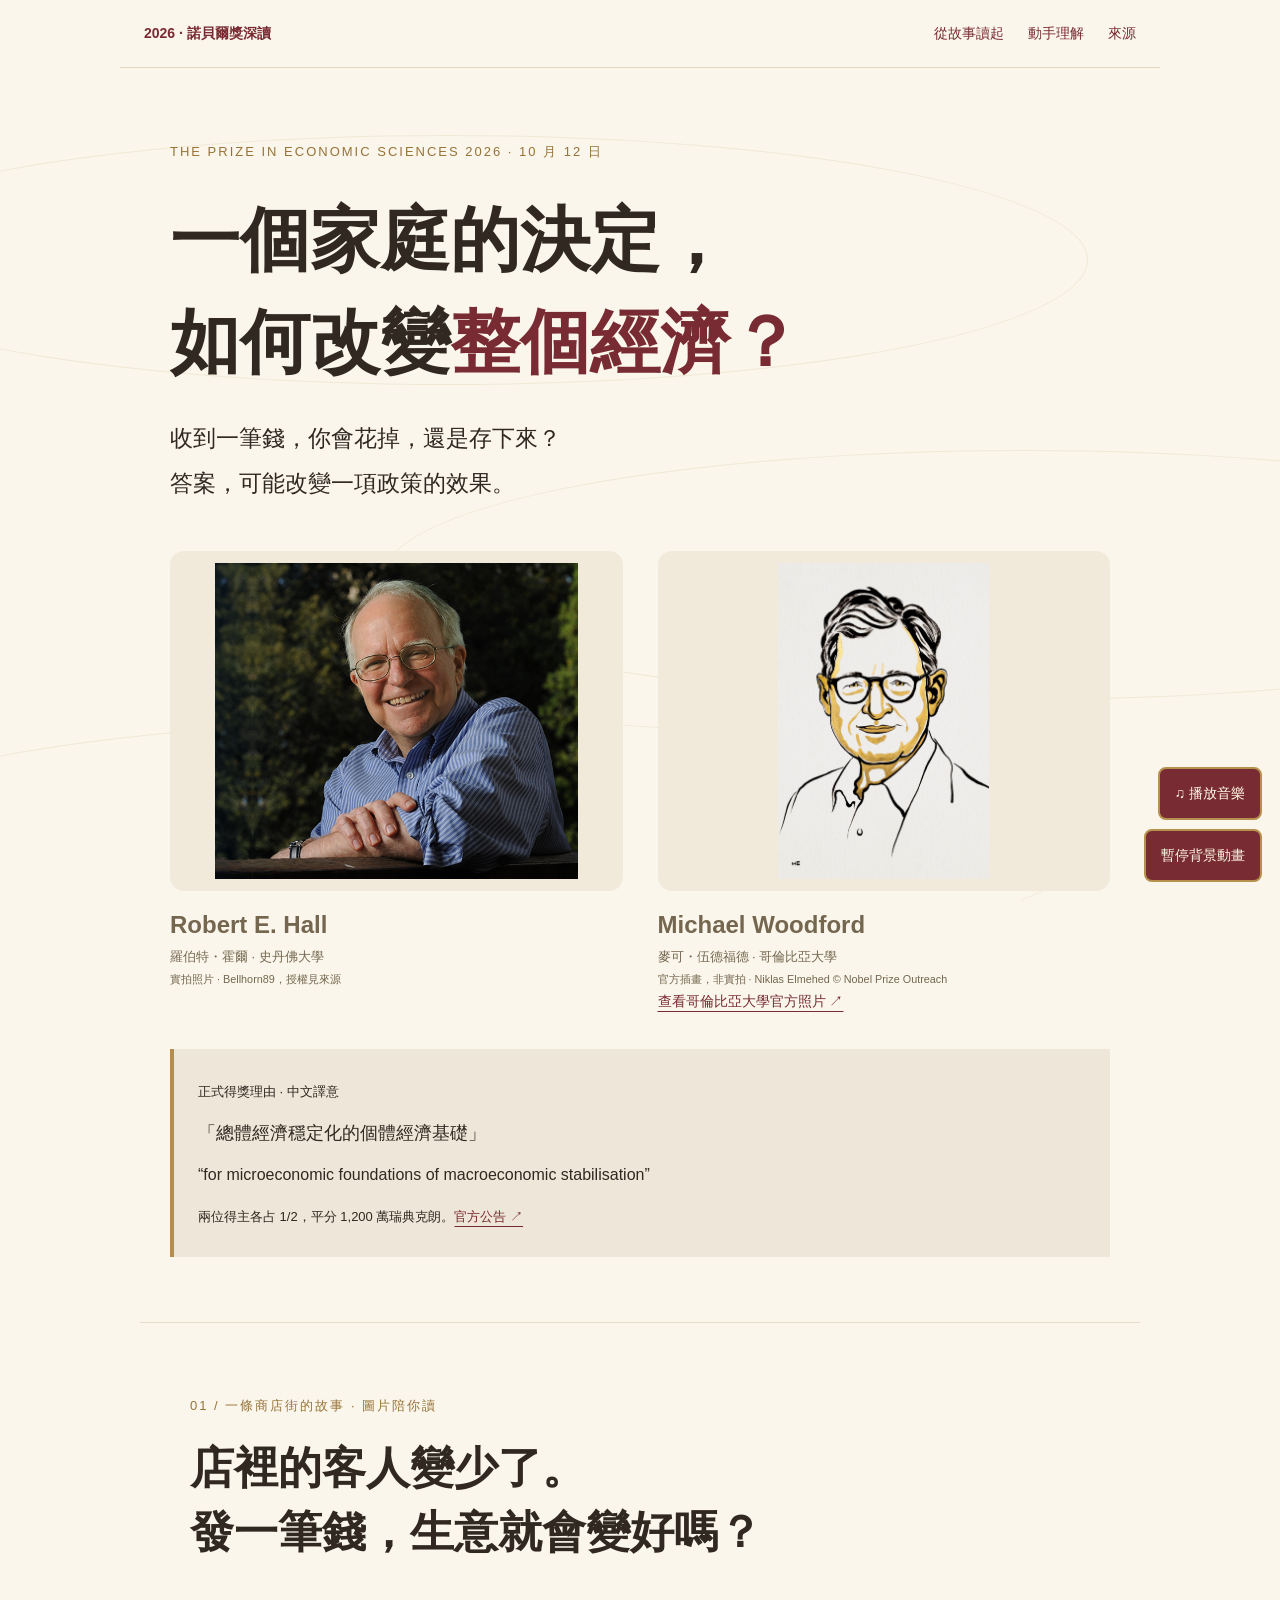
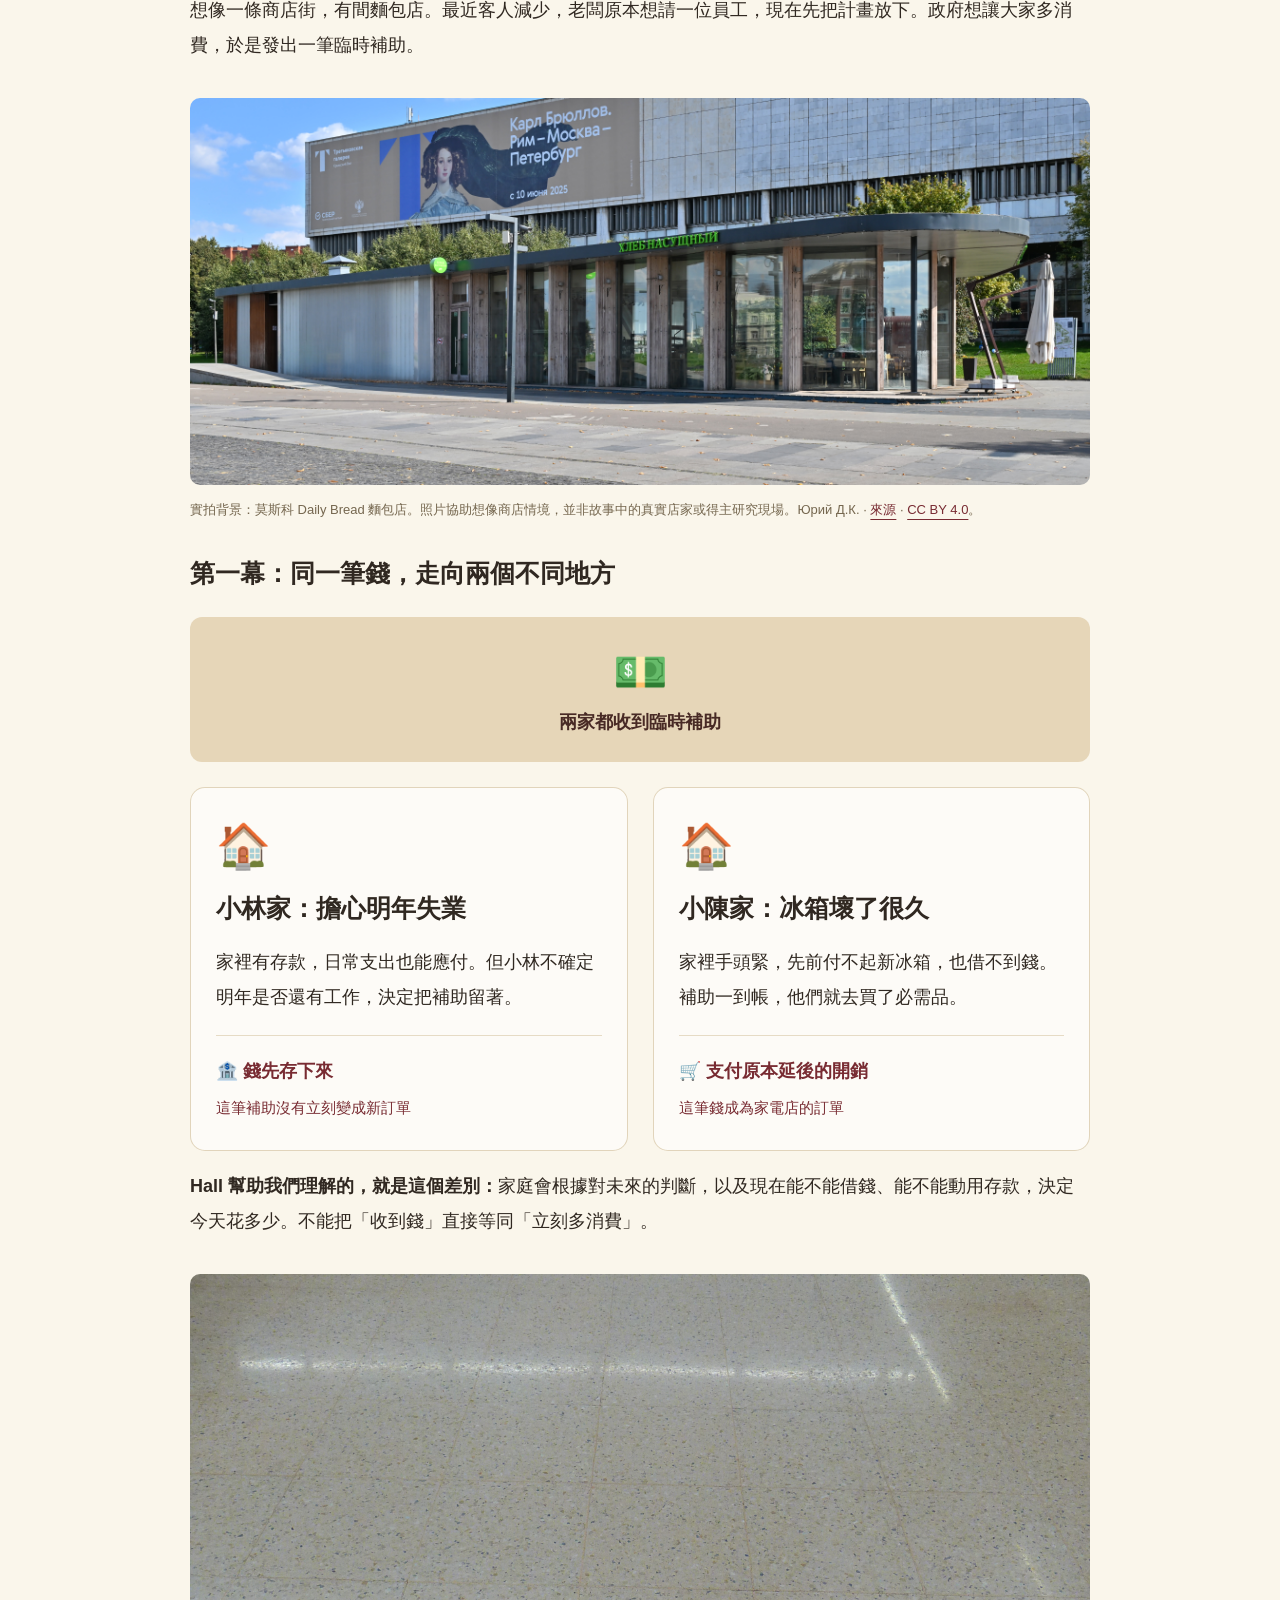
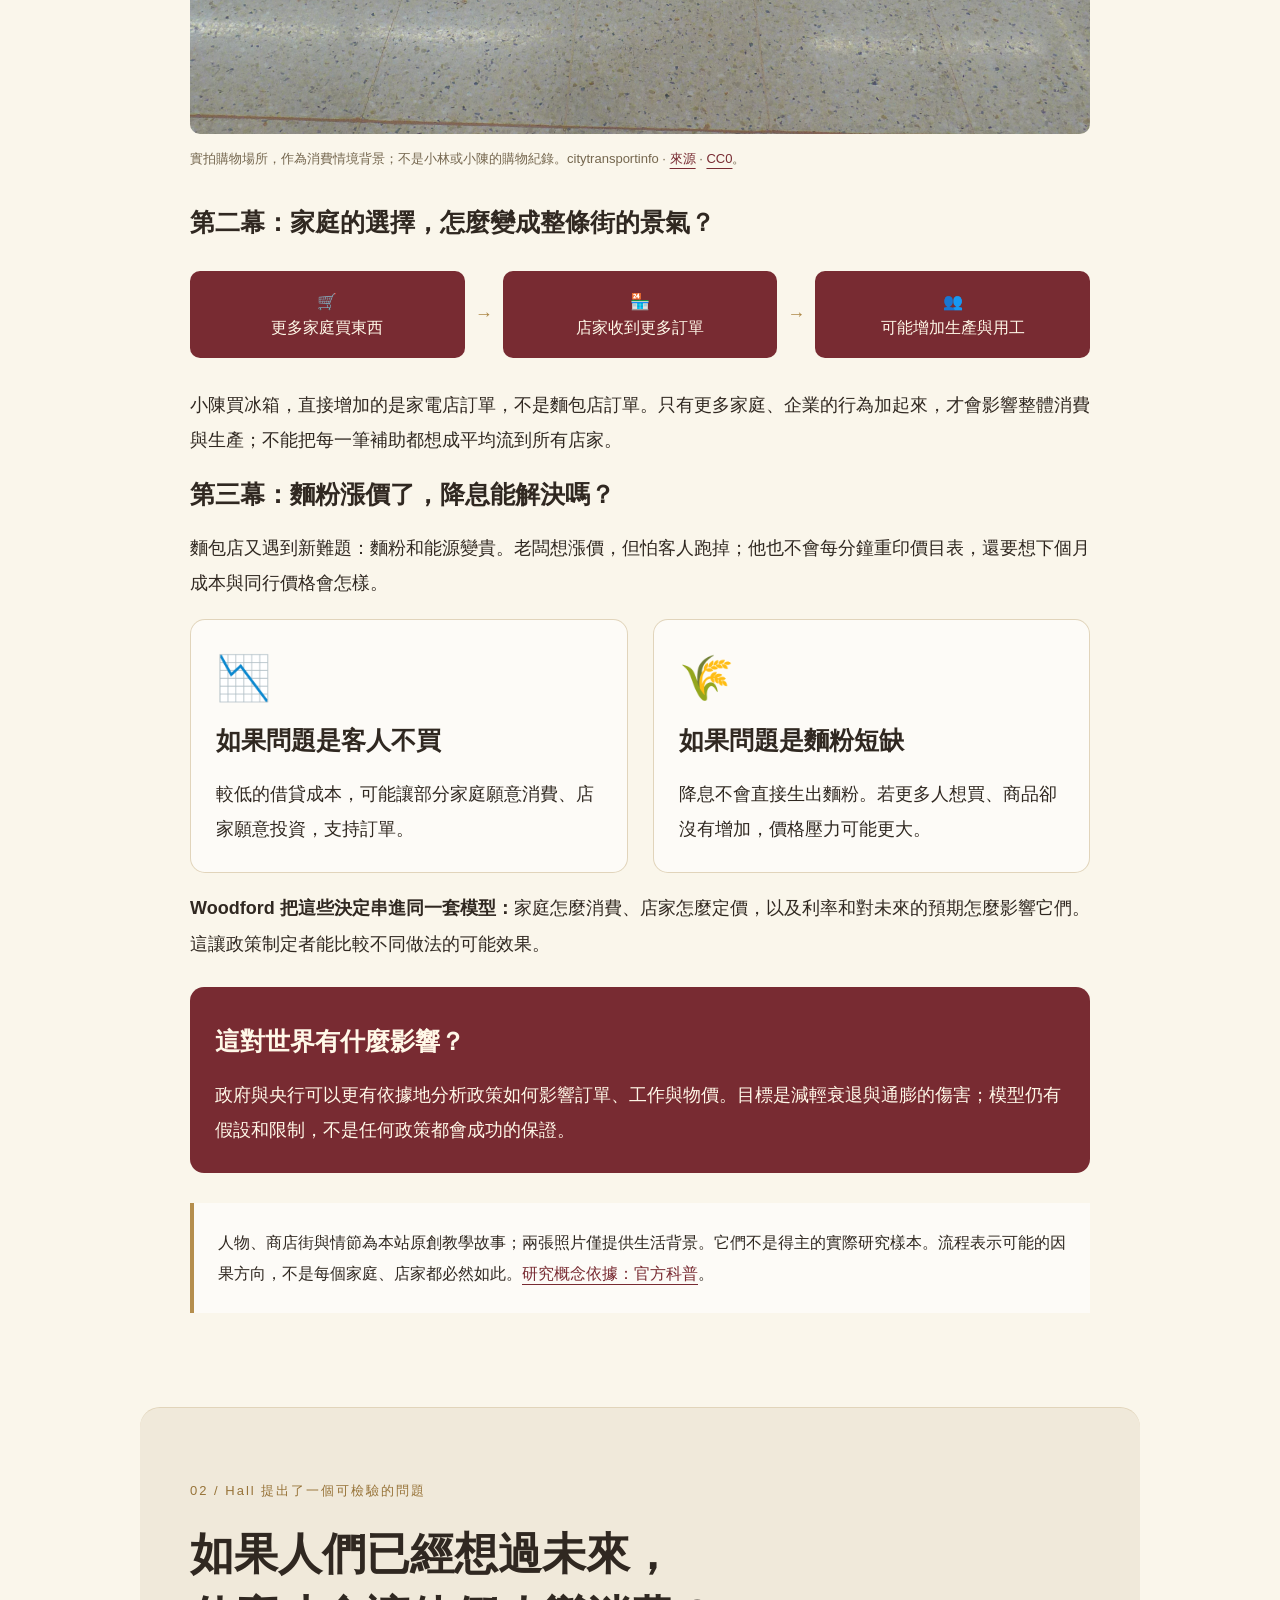
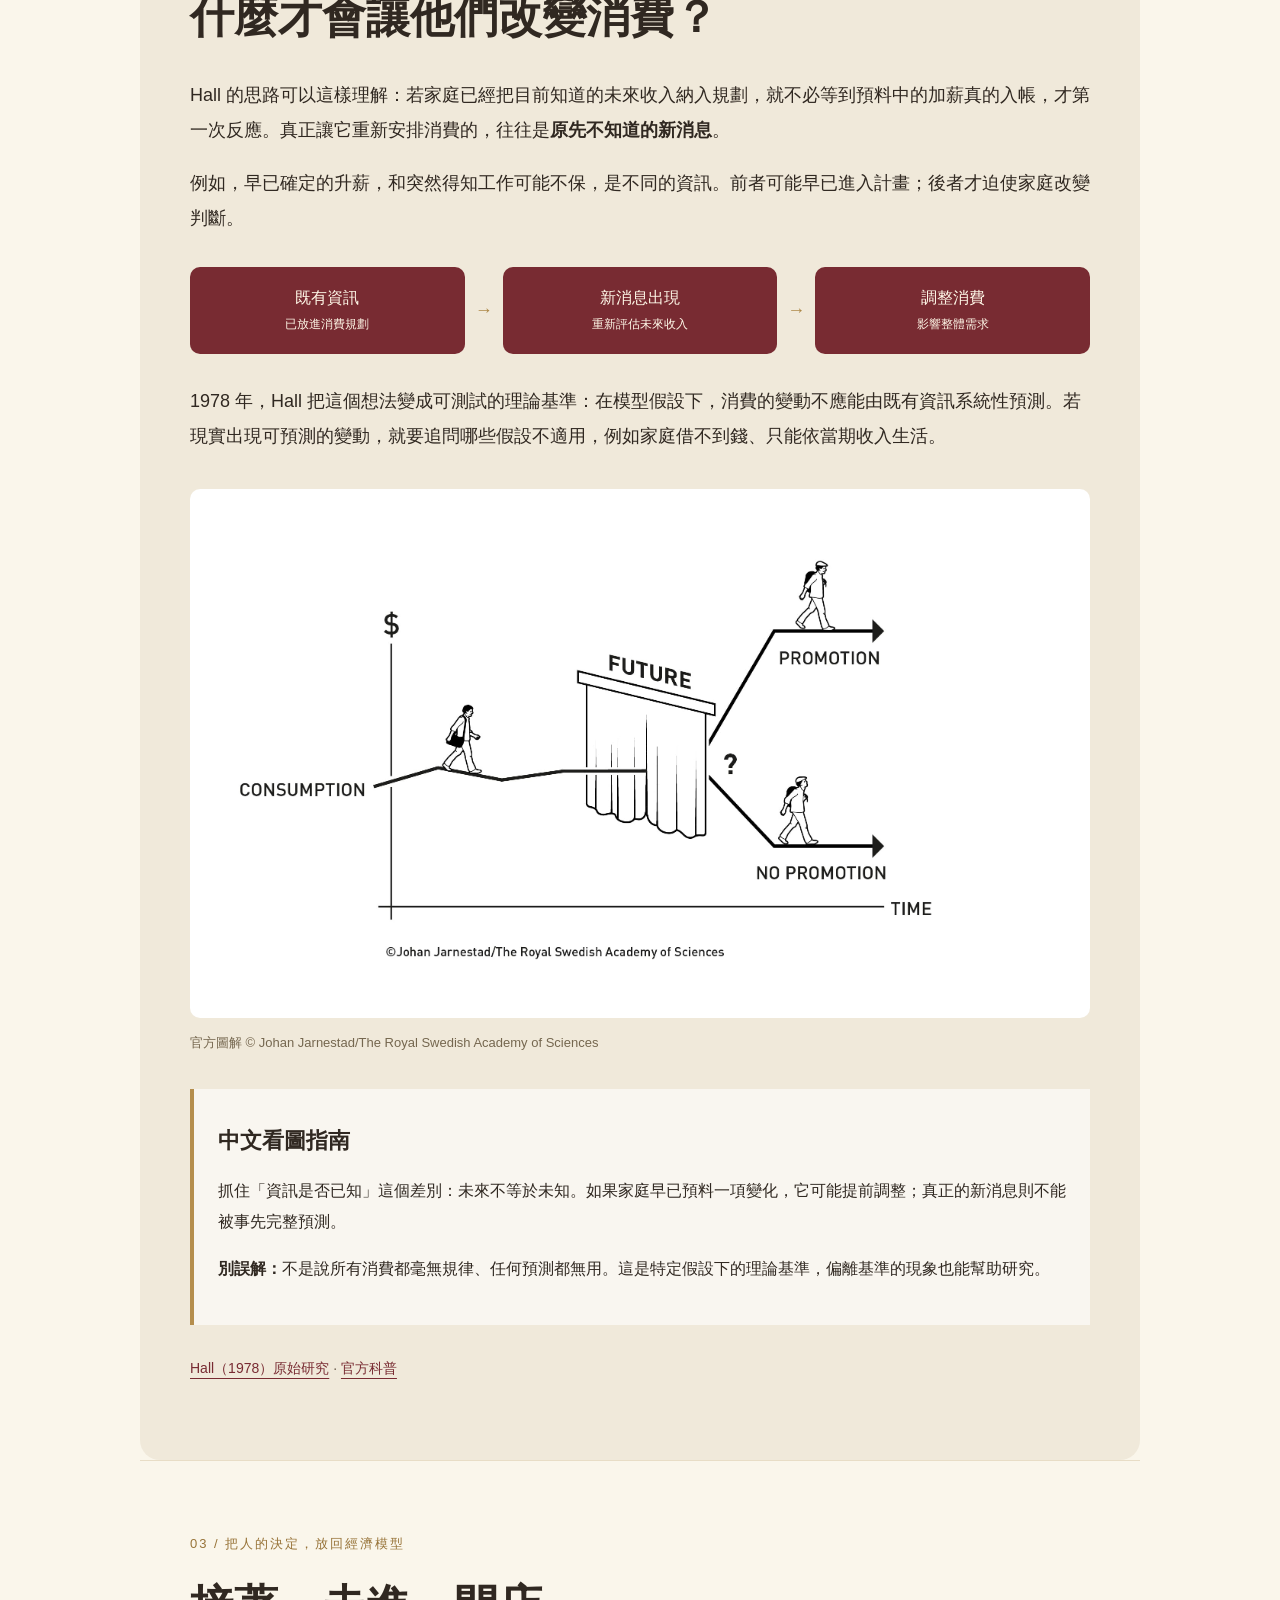
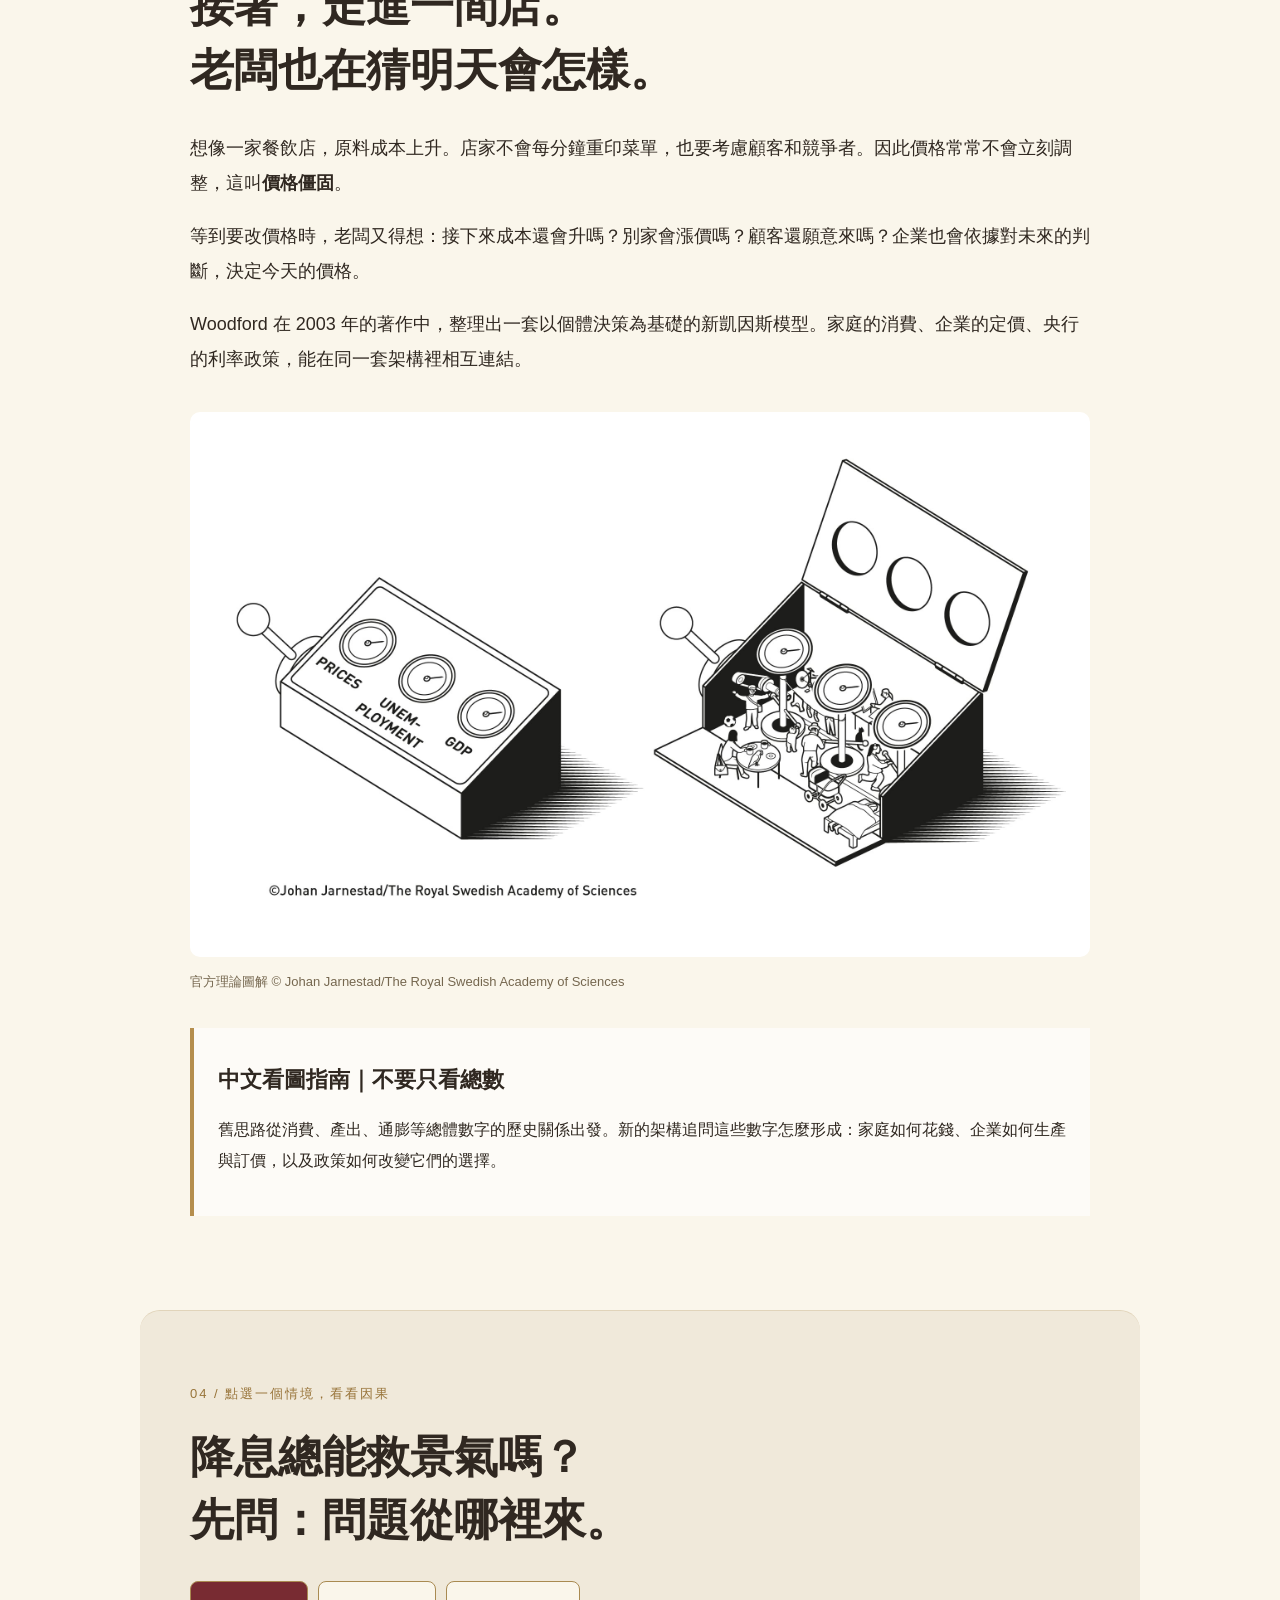
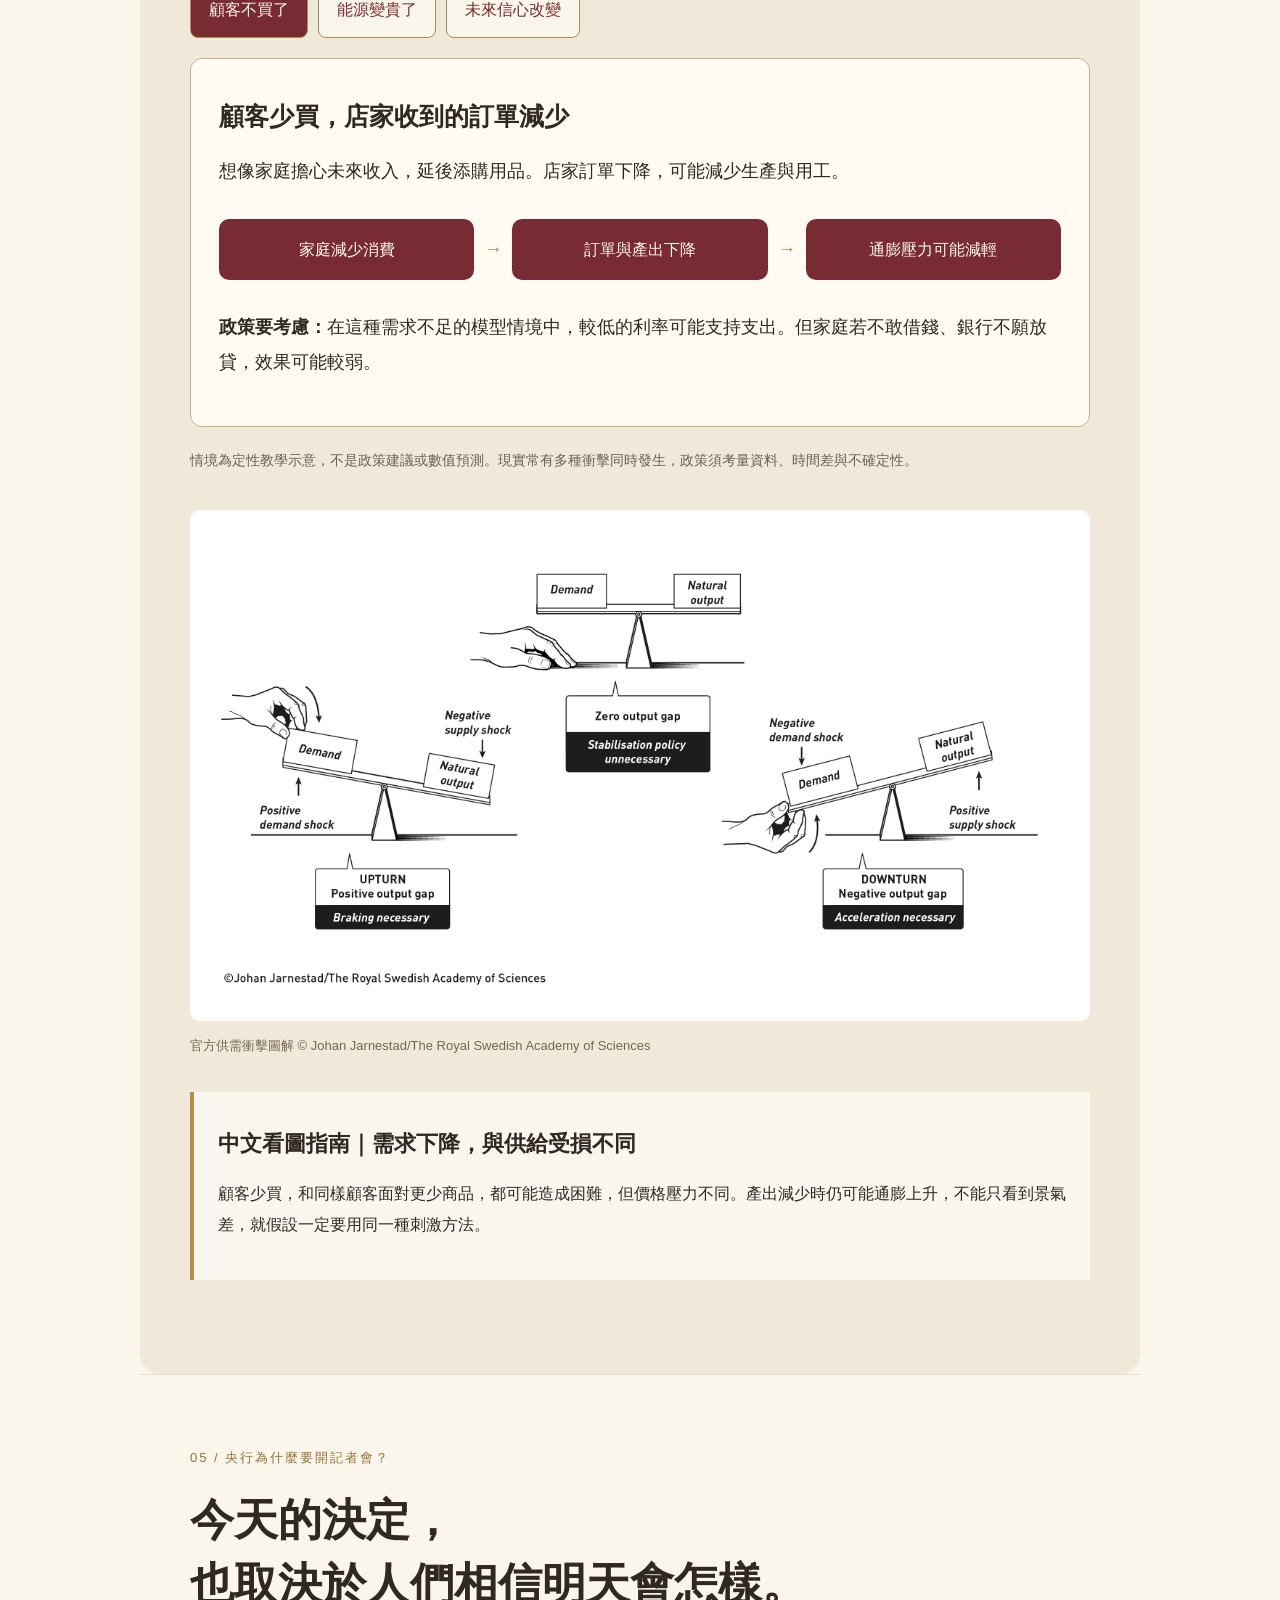
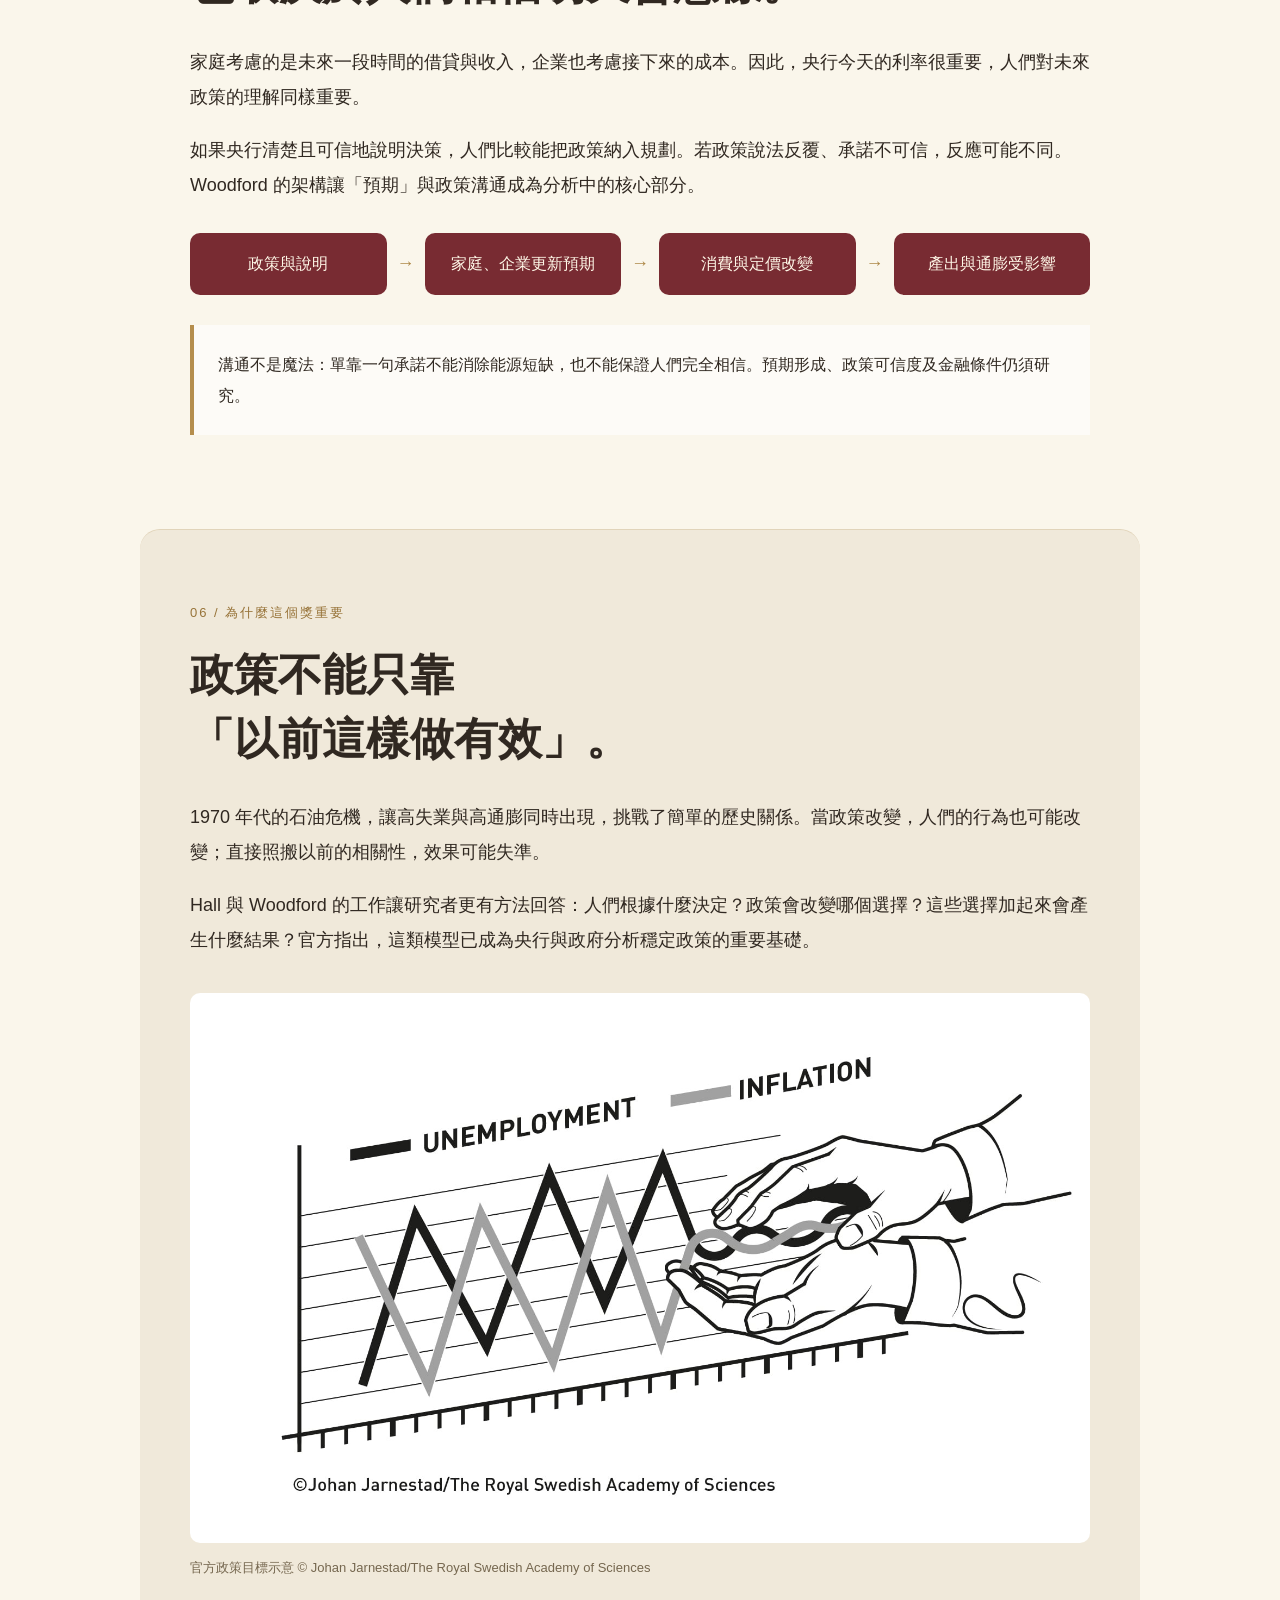
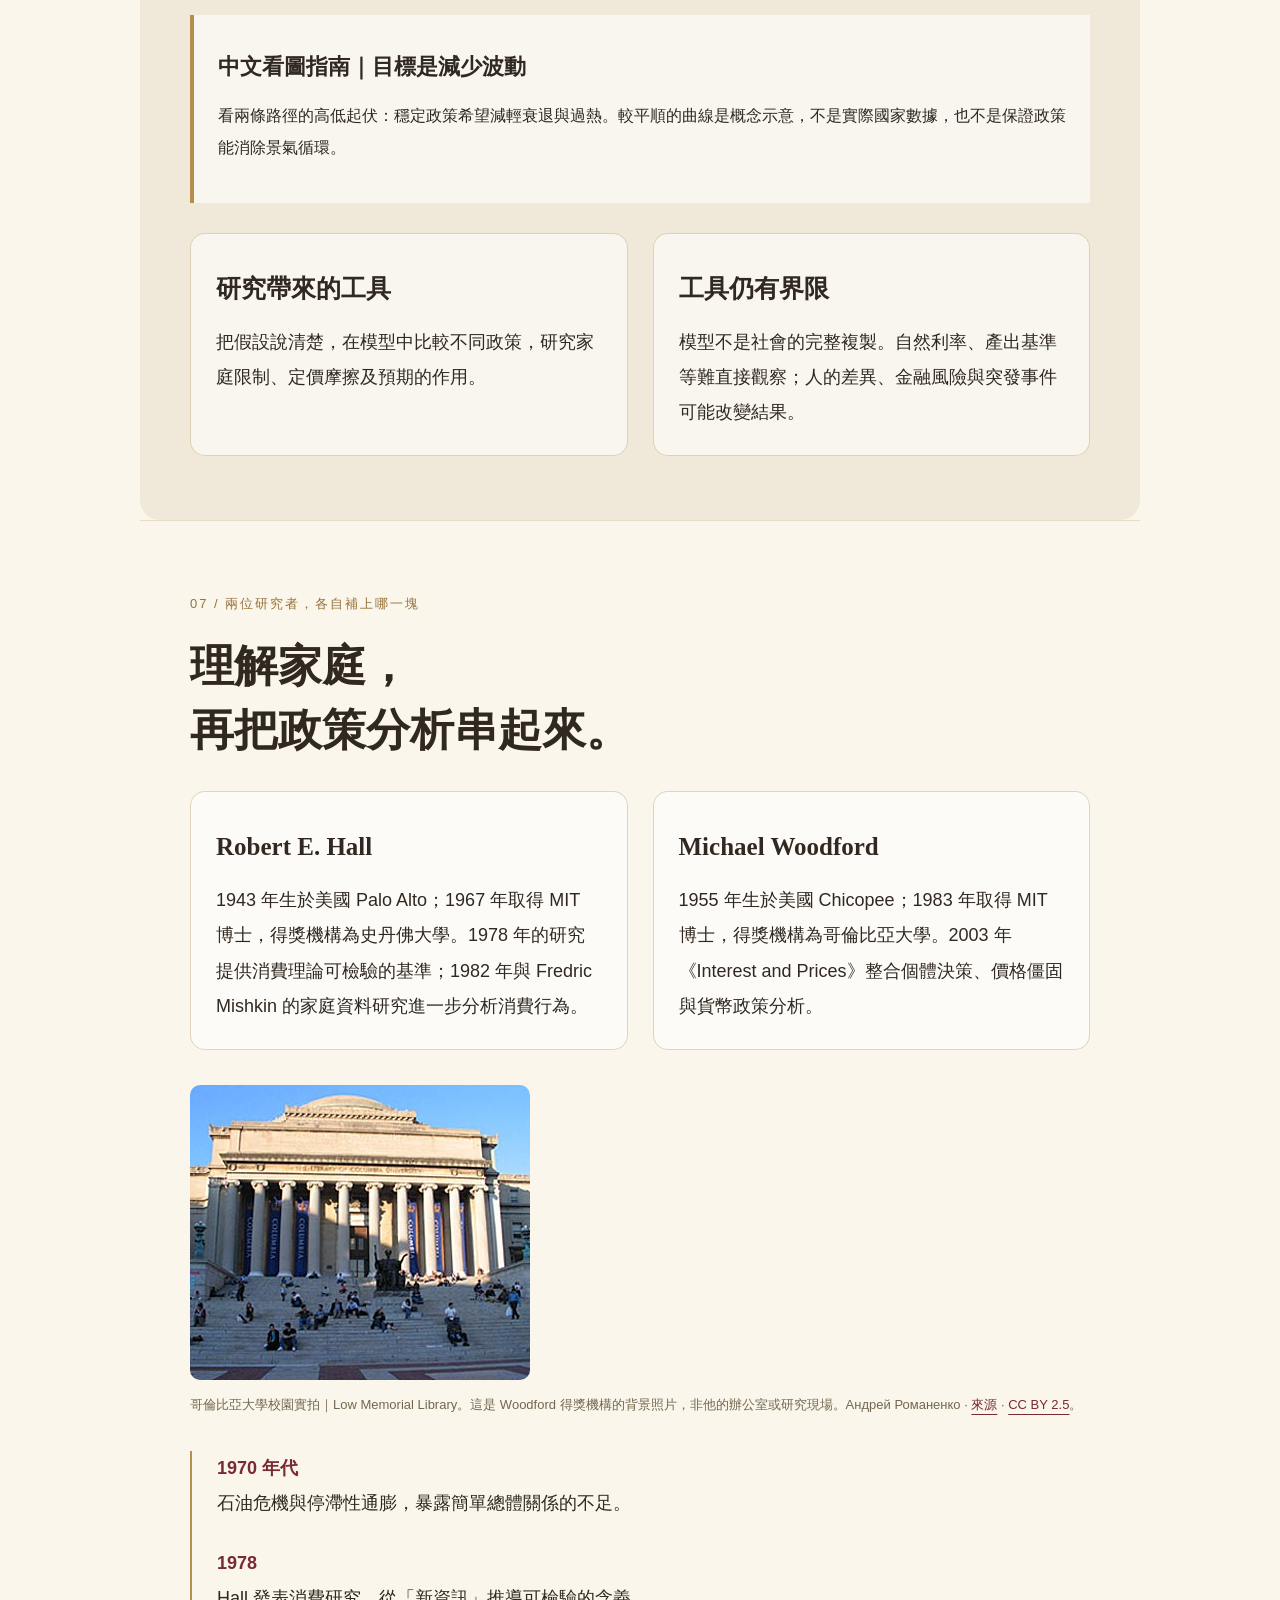
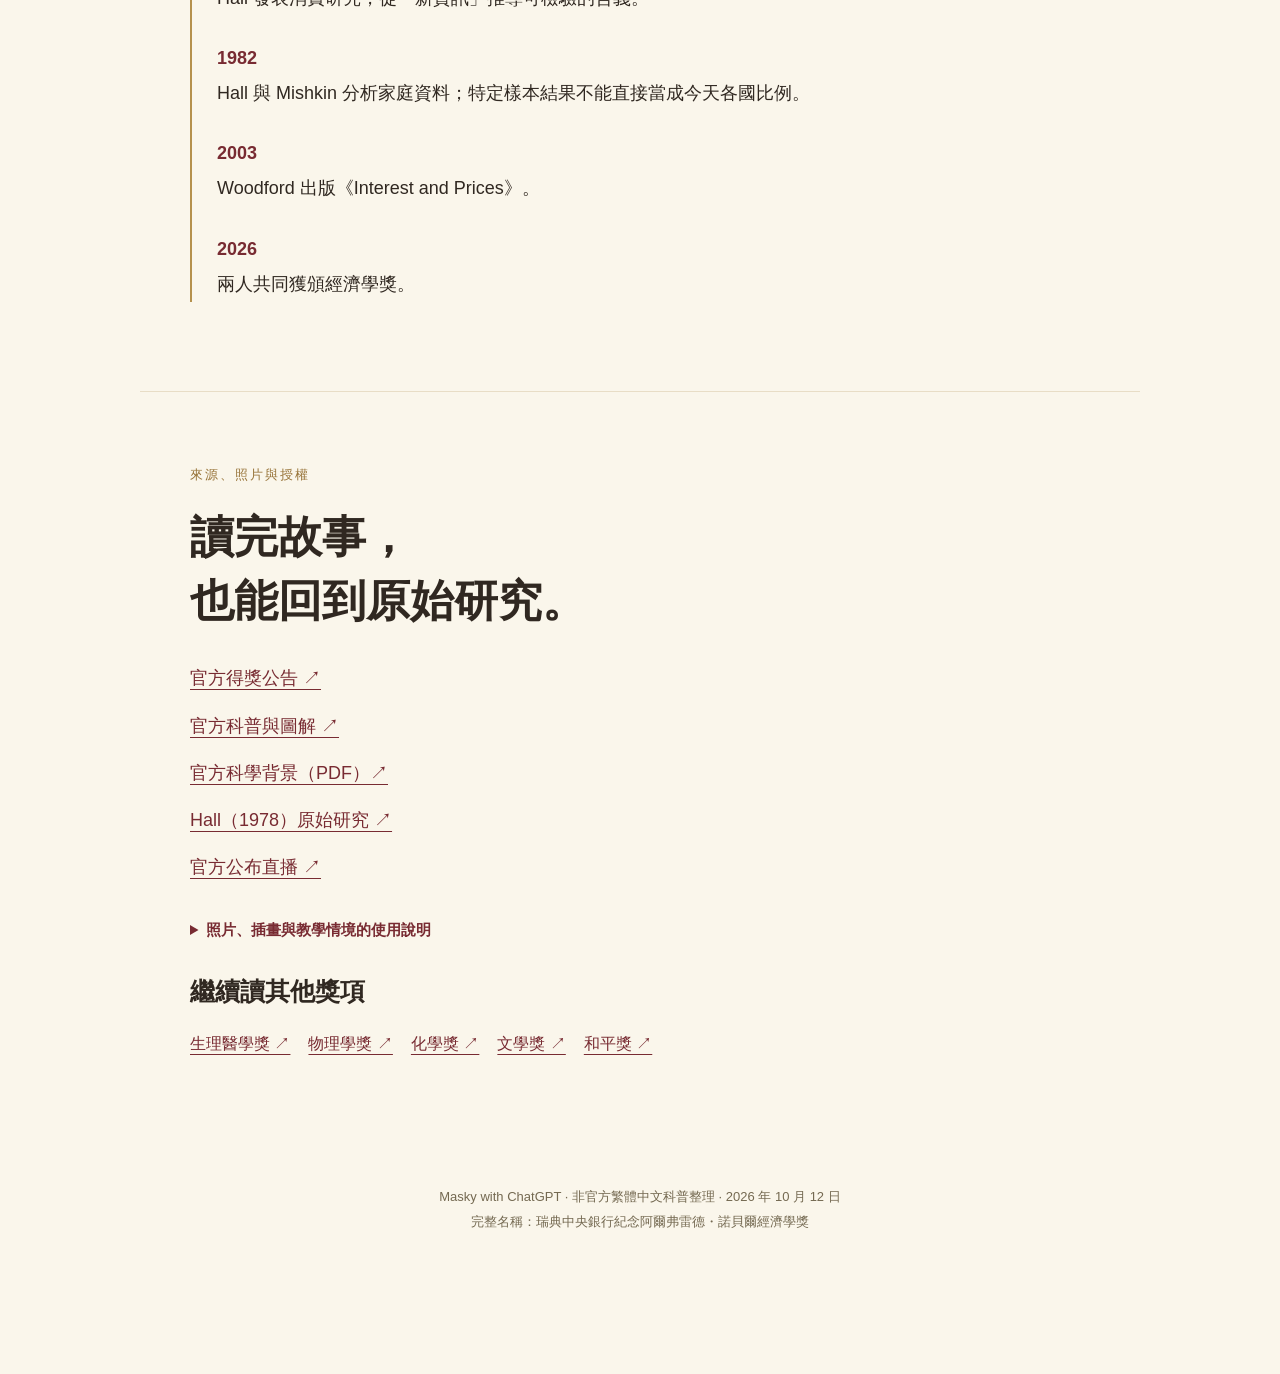
==== commit 4a504cfc: "Show complete portraits and link Woodford official photograph" ====
--- a/index.html
+++ b/index.html
@@ -1 +1 @@
-<!doctype html><html lang="zh-Hant"><head><meta charset="utf-8"><meta name="viewport" content="width=device-width,initial-scale=1"><title>一個家庭的決定，如何改變整個經濟？｜2026 經濟學獎</title><meta name="description" content="用家庭、店家與央行的故事，理解 Robert E. Hall 與 Michael Woodford 的研究：預期、消費、價格僵固與穩定政策。"><meta property="og:title" content="一個家庭的決定，如何改變整個經濟？"><meta property="og:description" content="2026 經濟學獎｜Hall × Woodford，從生活故事理解政策為何有效或失準。"><meta property="og:type" content="website"><meta property="og:url" content="https://maskywg.github.io/nobel-2026-economics-microfoundations/"><meta property="og:image" content="https://maskywg.github.io/nobel-2026-economics-microfoundations/assets/share.png"><meta property="og:image:width" content="1200"><meta property="og:image:height" content="630"><meta name="twitter:card" content="summary_large_image"><link rel="stylesheet" href="style.css?v=music-1"></head><body><div class="ambient" aria-hidden="true"><i></i><i></i><i></i></div><button id="motion" class="motion">暫停背景動畫</button><nav><a href="#" class="brand">2026 · 諾貝爾獎深讀</a><a href="#story">從故事讀起</a><a href="#demo">動手理解</a><a href="#sources">來源</a></nav><header class="hero"><small>THE PRIZE IN ECONOMIC SCIENCES 2026 · 10 月 12 日</small><h1>一個家庭的決定，<br>如何改變<span>整個經濟？</span></h1><p class="lead">收到一筆錢，你會花掉，還是存下來？<br>答案，可能改變一項政策的效果。</p><div class="laureates"><figure><img src="assets/hall-photo.png" alt="Robert E. Hall 實拍肖像"><figcaption><b>Robert E. Hall</b><br>羅伯特・霍爾 · 史丹佛大學<br><small>實拍照片 · Bellhorn89，授權見來源</small></figcaption></figure><figure><img src="assets/woodford.jpg" alt="Michael Woodford 官方肖像插畫"><figcaption><b>Michael Woodford</b><br>麥可・伍德福德 · 哥倫比亞大學<br><small>官方插畫，非實拍 · Niklas Elmehed © Nobel Prize Outreach</small></figcaption></figure></div><div class="award"><small>正式得獎理由 · 中文譯意</small><p>「總體經濟穩定化的個體經濟基礎」</p><p lang="en">“for microeconomic foundations of macroeconomic stabilisation”</p><small>兩位得主各占 1/2，平分 1,200 萬瑞典克朗。<a href="https://www.nobelprize.org/prizes/economic-sciences/2026/press-release/">官方公告 ↗</a></small></div></header><main><section id="story"><small>01 / 一條商店街的故事 · 圖片陪你讀</small><h2>店裡的客人變少了。<br>發一筆錢，生意就會變好嗎？</h2><p>想像一條商店街，有間麵包店。最近客人減少，老闆原本想請一位員工，現在先把計畫放下。政府想讓大家多消費，於是發出一筆臨時補助。</p><figure class="story-photo"><img loading="lazy" src="assets/bakery.jpg" alt="麵包店外觀的實拍照片，作為商店故事背景"><figcaption>實拍背景：莫斯科 Daily Bread 麵包店。照片協助想像商店情境，並非故事中的真實店家或得主研究現場。Юрий Д.К. · <a href="https://commons.wikimedia.org/wiki/File:Moscow._Bakery_%22Daily_Bread%221.jpg">來源</a> · <a href="https://creativecommons.org/licenses/by/4.0/">CC BY 4.0</a>。</figcaption></figure><h3>第一幕：同一筆錢，走向兩個不同地方</h3><div class="story-fork"><div class="story-start"><span class="story-icon" aria-hidden="true">💵</span><b>兩家都收到臨時補助</b></div><div class="two"><article><span class="story-icon" aria-hidden="true">🏠</span><h3>小林家：擔心明年失業</h3><p>家裡有存款，日常支出也能應付。但小林不確定明年是否還有工作，決定把補助留著。</p><div class="story-outcome"><span aria-hidden="true">🏦</span> 錢先存下來<br><small>這筆補助沒有立刻變成新訂單</small></div></article><article><span class="story-icon" aria-hidden="true">🏠</span><h3>小陳家：冰箱壞了很久</h3><p>家裡手頭緊，先前付不起新冰箱，也借不到錢。補助一到帳，他們就去買了必需品。</p><div class="story-outcome"><span aria-hidden="true">🛒</span> 支付原本延後的開銷<br><small>這筆錢成為家電店的訂單</small></div></article></div></div><p><b>Hall 幫助我們理解的，就是這個差別：</b>家庭會根據對未來的判斷，以及現在能不能借錢、能不能動用存款，決定今天花多少。不能把「收到錢」直接等同「立刻多消費」。</p><figure class="story-photo"><img loading="lazy" src="assets/shopping.jpg" alt="超市走道的實拍照片，呈現家庭消費發生的生活場所"><figcaption>實拍購物場所，作為消費情境背景；不是小林或小陳的購物紀錄。citytransportinfo · <a href="https://commons.wikimedia.org/wiki/File:Supermarket-Aisle-TrafficControl-P1640011.jpg">來源</a> · <a href="https://creativecommons.org/publicdomain/zero/1.0/">CC0</a>。</figcaption></figure><h3>第二幕：家庭的選擇，怎麼變成整條街的景氣？</h3><div class="chain"><div><span aria-hidden="true">🛒</span><br>更多家庭買東西</div><b>→</b><div><span aria-hidden="true">🏪</span><br>店家收到更多訂單</div><b>→</b><div><span aria-hidden="true">👥</span><br>可能增加生產與用工</div></div><p>小陳買冰箱，直接增加的是家電店訂單，不是麵包店訂單。只有更多家庭、企業的行為加起來，才會影響整體消費與生產；不能把每一筆補助都想成平均流到所有店家。</p><h3>第三幕：麵粉漲價了，降息能解決嗎？</h3><p>麵包店又遇到新難題：麵粉和能源變貴。老闆想漲價，但怕客人跑掉；他也不會每分鐘重印價目表，還要想下個月成本與同行價格會怎樣。</p><div class="two"><article><span class="story-icon" aria-hidden="true">📉</span><h3>如果問題是客人不買</h3><p>較低的借貸成本，可能讓部分家庭願意消費、店家願意投資，支持訂單。</p></article><article><span class="story-icon" aria-hidden="true">🌾</span><h3>如果問題是麵粉短缺</h3><p>降息不會直接生出麵粉。若更多人想買、商品卻沒有增加，價格壓力可能更大。</p></article></div><p><b>Woodford 把這些決定串進同一套模型：</b>家庭怎麼消費、店家怎麼定價，以及利率和對未來的預期怎麼影響它們。這讓政策制定者能比較不同做法的可能效果。</p><div class="story-takeaway"><h3>這對世界有什麼影響？</h3><p>政府與央行可以更有依據地分析政策如何影響訂單、工作與物價。目標是減輕衰退與通膨的傷害；模型仍有假設和限制，不是任何政策都會成功的保證。</p></div><aside>人物、商店街與情節為本站原創教學故事；兩張照片僅提供生活背景。它們不是得主的實際研究樣本。流程表示可能的因果方向，不是每個家庭、店家都必然如此。<a href="https://www.nobelprize.org/prizes/economic-sciences/2026/popular-information/">研究概念依據：官方科普</a>。</aside></section><section class="tinted"><small>02 / Hall 提出了一個可檢驗的問題</small><h2>如果人們已經想過未來，<br>什麼才會讓他們改變消費？</h2><p>Hall 的思路可以這樣理解：若家庭已經把目前知道的未來收入納入規劃，就不必等到預料中的加薪真的入帳，才第一次反應。真正讓它重新安排消費的，往往是<b>原先不知道的新消息</b>。</p><p>例如，早已確定的升薪，和突然得知工作可能不保，是不同的資訊。前者可能早已進入計畫；後者才迫使家庭改變判斷。</p><div class="chain"><div>既有資訊<br><small>已放進消費規劃</small></div><b>→</b><div>新消息出現<br><small>重新評估未來收入</small></div><b>→</b><div>調整消費<br><small>影響整體需求</small></div></div><p>1978 年，Hall 把這個想法變成可測試的理論基準：在模型假設下，消費的變動不應能由既有資訊系統性預測。若現實出現可預測的變動，就要追問哪些假設不適用，例如家庭借不到錢、只能依當期收入生活。</p><figure><img loading="lazy" src="assets/consumption.jpg" alt="官方圖解：新資訊與家庭消費變動"><figcaption>官方圖解 © Johan Jarnestad/The Royal Swedish Academy of Sciences</figcaption></figure><div class="guide"><h3>中文看圖指南</h3><p>抓住「資訊是否已知」這個差別：未來不等於未知。如果家庭早已預料一項變化，它可能提前調整；真正的新消息則不能被事先完整預測。</p><p><b>別誤解：</b>不是說所有消費都毫無規律、任何預測都無用。這是特定假設下的理論基準，偏離基準的現象也能幫助研究。</p></div><p class="source"><a href="https://web.stanford.edu/~rehall/Stochastic-JPE-Dec-1978.pdf">Hall（1978）原始研究</a> · <a href="https://www.nobelprize.org/prizes/economic-sciences/2026/popular-information/">官方科普</a></p></section><section><small>03 / 把人的決定，放回經濟模型</small><h2>接著，走進一間店。<br>老闆也在猜明天會怎樣。</h2><p>想像一家餐飲店，原料成本上升。店家不會每分鐘重印菜單，也要考慮顧客和競爭者。因此價格常常不會立刻調整，這叫<b>價格僵固</b>。</p><p>等到要改價格時，老闆又得想：接下來成本還會升嗎？別家會漲價嗎？顧客還願意來嗎？企業也會依據對未來的判斷，決定今天的價格。</p><p>Woodford 在 2003 年的著作中，整理出一套以個體決策為基礎的新凱因斯模型。家庭的消費、企業的定價、央行的利率政策，能在同一套架構裡相互連結。</p><figure><img loading="lazy" src="assets/foundation.jpg" alt="官方圖解比較由總體相關性到家庭與企業決策的模型"><figcaption>官方理論圖解 © Johan Jarnestad/The Royal Swedish Academy of Sciences</figcaption></figure><div class="guide"><h3>中文看圖指南｜不要只看總數</h3><p>舊思路從消費、產出、通膨等總體數字的歷史關係出發。新的架構追問這些數字怎麼形成：家庭如何花錢、企業如何生產與訂價，以及政策如何改變它們的選擇。</p></div></section><section id="demo" class="tinted"><small>04 / 點選一個情境，看看因果</small><h2>降息總能救景氣嗎？<br>先問：問題從哪裡來。</h2><div role="tablist" aria-label="經濟情境比較" class="tabs"><button role="tab" data-scene="demand" id="tab-demand" aria-controls="scene" aria-selected="true">顧客不買了</button><button role="tab" data-scene="supply" id="tab-supply" aria-controls="scene" aria-selected="false">能源變貴了</button><button role="tab" data-scene="expect" id="tab-expect" aria-controls="scene" aria-selected="false">未來信心改變</button></div><article id="scene" role="tabpanel" aria-labelledby="tab-demand" tabindex="0"></article><p class="source">情境為定性教學示意，不是政策建議或數值預測。現實常有多種衝擊同時發生，政策須考量資料、時間差與不確定性。</p><figure><img loading="lazy" src="assets/balance.jpg" alt="官方示意：供給與需求衝擊使經濟失去平衡"><figcaption>官方供需衝擊圖解 © Johan Jarnestad/The Royal Swedish Academy of Sciences</figcaption></figure><div class="guide"><h3>中文看圖指南｜需求下降，與供給受損不同</h3><p>顧客少買，和同樣顧客面對更少商品，都可能造成困難，但價格壓力不同。產出減少時仍可能通膨上升，不能只看到景氣差，就假設一定要用同一種刺激方法。</p></div></section><section><small>05 / 央行為什麼要開記者會？</small><h2>今天的決定，<br>也取決於人們相信明天會怎樣。</h2><p>家庭考慮的是未來一段時間的借貸與收入，企業也考慮接下來的成本。因此，央行今天的利率很重要，人們對未來政策的理解同樣重要。</p><p>如果央行清楚且可信地說明決策，人們比較能把政策納入規劃。若政策說法反覆、承諾不可信，反應可能不同。Woodford 的架構讓「預期」與政策溝通成為分析中的核心部分。</p><div class="chain"><div>政策與說明</div><b>→</b><div>家庭、企業更新預期</div><b>→</b><div>消費與定價改變</div><b>→</b><div>產出與通膨受影響</div></div><aside>溝通不是魔法：單靠一句承諾不能消除能源短缺，也不能保證人們完全相信。預期形成、政策可信度及金融條件仍須研究。</aside></section><section class="tinted"><small>06 / 為什麼這個獎重要</small><h2>政策不能只靠<br>「以前這樣做有效」。</h2><p>1970 年代的石油危機，讓高失業與高通膨同時出現，挑戰了簡單的歷史關係。當政策改變，人們的行為也可能改變；直接照搬以前的相關性，效果可能失準。</p><p>Hall 與 Woodford 的工作讓研究者更有方法回答：人們根據什麼決定？政策會改變哪個選擇？這些選擇加起來會產生什麼結果？官方指出，這類模型已成為央行與政府分析穩定政策的重要基礎。</p><figure><img loading="lazy" src="assets/cycle.jpg" alt="官方圖解：穩定政策試圖減少景氣波動"><figcaption>官方政策目標示意 © Johan Jarnestad/The Royal Swedish Academy of Sciences</figcaption></figure><div class="guide"><h3>中文看圖指南｜目標是減少波動</h3><p>看兩條路徑的高低起伏：穩定政策希望減輕衰退與過熱。較平順的曲線是概念示意，不是實際國家數據，也不是保證政策能消除景氣循環。</p></div><div class="two"><article><h3>研究帶來的工具</h3><p>把假設說清楚，在模型中比較不同政策，研究家庭限制、定價摩擦及預期的作用。</p></article><article><h3>工具仍有界限</h3><p>模型不是社會的完整複製。自然利率、產出基準等難直接觀察；人的差異、金融風險與突發事件可能改變結果。</p></article></div></section><section><small>07 / 兩位研究者，各自補上哪一塊</small><h2>理解家庭，<br>再把政策分析串起來。</h2><div class="two"><article><h3>Robert E. Hall</h3><p>1943 年生於美國 Palo Alto；1967 年取得 MIT 博士，得獎機構為史丹佛大學。1978 年的研究提供消費理論可檢驗的基準；1982 年與 Fredric Mishkin 的家庭資料研究進一步分析消費行為。</p></article><article><h3>Michael Woodford</h3><p>1955 年生於美國 Chicopee；1983 年取得 MIT 博士，得獎機構為哥倫比亞大學。2003 年《Interest and Prices》整合個體決策、價格僵固與貨幣政策分析。</p></article></div><figure><img loading="lazy" src="assets/columbia.jpg" alt="哥倫比亞大學 Low Memorial Library 的實拍外觀"><figcaption>哥倫比亞大學校園實拍｜Low Memorial Library。這是 Woodford 得獎機構的背景照片，非他的辦公室或研究現場。Андрей Романенко · <a href="https://commons.wikimedia.org/wiki/File:Low_Memorial_Library_Columbia_University_NYC_2.jpg">來源</a> · <a href="https://creativecommons.org/licenses/by/2.5/">CC BY 2.5</a>。</figcaption></figure><ol class="timeline"><li><b>1970 年代</b>石油危機與停滯性通膨，暴露簡單總體關係的不足。</li><li><b>1978</b>Hall 發表消費研究，從「新資訊」推導可檢驗的含義。</li><li><b>1982</b>Hall 與 Mishkin 分析家庭資料；特定樣本結果不能直接當成今天各國比例。</li><li><b>2003</b>Woodford 出版《Interest and Prices》。</li><li><b>2026</b>兩人共同獲頒經濟學獎。</li></ol></section><section id="sources"><small>來源、照片與授權</small><h2>讀完故事，<br>也能回到原始研究。</h2><div class="sources"><a href="https://www.nobelprize.org/prizes/economic-sciences/2026/press-release/">官方得獎公告 ↗</a><a href="https://www.nobelprize.org/prizes/economic-sciences/2026/popular-information/">官方科普與圖解 ↗</a><a href="https://www.nobelprize.org/uploads/2026/10/advanced-economicsciencesprize2026.pdf">官方科學背景（PDF）↗</a><a href="https://web.stanford.edu/~rehall/Stochastic-JPE-Dec-1978.pdf">Hall（1978）原始研究 ↗</a><a href="https://www.youtube.com/watch?v=RJjHROJh-FI">官方公布直播 ↗</a></div><details><summary>照片、插畫與教學情境的使用說明</summary><p>Hall 實拍照片：Bellhorn89，Wikimedia Commons，CC0 公有領域奉獻；原圖未修改，網頁排版顯示裁切。<a href="https://commons.wikimedia.org/wiki/File:Hall-Robert_Headshot.png">照片來源</a> · <a href="https://creativecommons.org/publicdomain/zero/1.0/">授權</a>。</p><p>Woodford 頭像是官方插畫，不是照片：Niklas Elmehed © Nobel Prize Outreach。四幅英文圖解：© Johan Jarnestad/The Royal Swedish Academy of Sciences；依公告非商業使用條件署名，原圖未修改。<a href="https://www.nobelprize.org/about/copyright-information/">官方使用條件</a> · <a href="assets/sources.json">逐張來源</a>。</p><p>家庭與店家故事、中文看圖指南、互動因果圖為本站原創教育解說，沒有虛構為得主的實際觀察。背景線條是裝飾動畫，不是經濟數據；本站沒有 AI 生成照片。配樂〈Echoes Across Nine Centuries: The Light from the Cell〉由使用者提供。</p></details><h3>繼續讀其他獎項</h3><div class="prizes"><a href="https://maskywg.github.io/nobel-2026-optogenetics/">生理醫學獎 ↗</a><a href="https://maskywg.github.io/nobel-2026-physics-icecube/">物理學獎 ↗</a><a href="https://maskywg.github.io/nobel-2026-chemistry-chirality/">化學獎 ↗</a><a href="https://maskywg.github.io/nobel-2026-literature-carson/">文學獎 ↗</a><a href="https://maskywg.github.io/nobel-2026-peace-pillay/">和平獎 ↗</a></div></section></main><footer>Masky with ChatGPT · 非官方繁體中文科普整理 · 2026 年 10 月 12 日<br>完整名稱：瑞典中央銀行紀念阿爾弗雷德・諾貝爾經濟學獎</footer><script src="app.js"></script><audio id="background-music" src="assets/background-music.mp3" loop preload="metadata" autoplay></audio><button id="music-toggle" type="button" aria-pressed="false">♫ 播放音樂</button><span id="music-status" class="sr-only" role="status"></span><script src="music.js"></script></body></html>+<!doctype html><html lang="zh-Hant"><head><meta charset="utf-8"><meta name="viewport" content="width=device-width,initial-scale=1"><title>一個家庭的決定，如何改變整個經濟？｜2026 經濟學獎</title><meta name="description" content="用家庭、店家與央行的故事，理解 Robert E. Hall 與 Michael Woodford 的研究：預期、消費、價格僵固與穩定政策。"><meta property="og:title" content="一個家庭的決定，如何改變整個經濟？"><meta property="og:description" content="2026 經濟學獎｜Hall × Woodford，從生活故事理解政策為何有效或失準。"><meta property="og:type" content="website"><meta property="og:url" content="https://maskywg.github.io/nobel-2026-economics-microfoundations/"><meta property="og:image" content="https://maskywg.github.io/nobel-2026-economics-microfoundations/assets/share-v2.png"><meta property="og:image:width" content="1200"><meta property="og:image:height" content="630"><meta name="twitter:card" content="summary_large_image"><link rel="stylesheet" href="style.css?v=portrait-2"></head><body><div class="ambient" aria-hidden="true"><i></i><i></i><i></i></div><button id="motion" class="motion">暫停背景動畫</button><nav><a href="#" class="brand">2026 · 諾貝爾獎深讀</a><a href="#story">從故事讀起</a><a href="#demo">動手理解</a><a href="#sources">來源</a></nav><header class="hero"><small>THE PRIZE IN ECONOMIC SCIENCES 2026 · 10 月 12 日</small><h1>一個家庭的決定，<br>如何改變<span>整個經濟？</span></h1><p class="lead">收到一筆錢，你會花掉，還是存下來？<br>答案，可能改變一項政策的效果。</p><div class="laureates"><figure><img src="assets/hall-photo.png" alt="Robert E. Hall 實拍肖像"><figcaption><b>Robert E. Hall</b><br>羅伯特・霍爾 · 史丹佛大學<br><small>實拍照片 · Bellhorn89，授權見來源</small></figcaption></figure><figure><img src="assets/woodford.jpg" alt="Michael Woodford 官方肖像插畫"><figcaption><b>Michael Woodford</b><br>麥可・伍德福德 · 哥倫比亞大學<br><small>官方插畫，非實拍 · Niklas Elmehed © Nobel Prize Outreach</small><br><a href="https://iserp.columbia.edu/content/michael-woodford" target="_blank" rel="noopener">查看哥倫比亞大學官方照片 ↗</a></figcaption></figure></div><div class="award"><small>正式得獎理由 · 中文譯意</small><p>「總體經濟穩定化的個體經濟基礎」</p><p lang="en">“for microeconomic foundations of macroeconomic stabilisation”</p><small>兩位得主各占 1/2，平分 1,200 萬瑞典克朗。<a href="https://www.nobelprize.org/prizes/economic-sciences/2026/press-release/">官方公告 ↗</a></small></div></header><main><section id="story"><small>01 / 一條商店街的故事 · 圖片陪你讀</small><h2>店裡的客人變少了。<br>發一筆錢，生意就會變好嗎？</h2><p>想像一條商店街，有間麵包店。最近客人減少，老闆原本想請一位員工，現在先把計畫放下。政府想讓大家多消費，於是發出一筆臨時補助。</p><figure class="story-photo"><img loading="lazy" src="assets/bakery.jpg" alt="麵包店外觀的實拍照片，作為商店故事背景"><figcaption>實拍背景：莫斯科 Daily Bread 麵包店。照片協助想像商店情境，並非故事中的真實店家或得主研究現場。Юрий Д.К. · <a href="https://commons.wikimedia.org/wiki/File:Moscow._Bakery_%22Daily_Bread%221.jpg">來源</a> · <a href="https://creativecommons.org/licenses/by/4.0/">CC BY 4.0</a>。</figcaption></figure><h3>第一幕：同一筆錢，走向兩個不同地方</h3><div class="story-fork"><div class="story-start"><span class="story-icon" aria-hidden="true">💵</span><b>兩家都收到臨時補助</b></div><div class="two"><article><span class="story-icon" aria-hidden="true">🏠</span><h3>小林家：擔心明年失業</h3><p>家裡有存款，日常支出也能應付。但小林不確定明年是否還有工作，決定把補助留著。</p><div class="story-outcome"><span aria-hidden="true">🏦</span> 錢先存下來<br><small>這筆補助沒有立刻變成新訂單</small></div></article><article><span class="story-icon" aria-hidden="true">🏠</span><h3>小陳家：冰箱壞了很久</h3><p>家裡手頭緊，先前付不起新冰箱，也借不到錢。補助一到帳，他們就去買了必需品。</p><div class="story-outcome"><span aria-hidden="true">🛒</span> 支付原本延後的開銷<br><small>這筆錢成為家電店的訂單</small></div></article></div></div><p><b>Hall 幫助我們理解的，就是這個差別：</b>家庭會根據對未來的判斷，以及現在能不能借錢、能不能動用存款，決定今天花多少。不能把「收到錢」直接等同「立刻多消費」。</p><figure class="story-photo"><img loading="lazy" src="assets/shopping.jpg" alt="超市走道的實拍照片，呈現家庭消費發生的生活場所"><figcaption>實拍購物場所，作為消費情境背景；不是小林或小陳的購物紀錄。citytransportinfo · <a href="https://commons.wikimedia.org/wiki/File:Supermarket-Aisle-TrafficControl-P1640011.jpg">來源</a> · <a href="https://creativecommons.org/publicdomain/zero/1.0/">CC0</a>。</figcaption></figure><h3>第二幕：家庭的選擇，怎麼變成整條街的景氣？</h3><div class="chain"><div><span aria-hidden="true">🛒</span><br>更多家庭買東西</div><b>→</b><div><span aria-hidden="true">🏪</span><br>店家收到更多訂單</div><b>→</b><div><span aria-hidden="true">👥</span><br>可能增加生產與用工</div></div><p>小陳買冰箱，直接增加的是家電店訂單，不是麵包店訂單。只有更多家庭、企業的行為加起來，才會影響整體消費與生產；不能把每一筆補助都想成平均流到所有店家。</p><h3>第三幕：麵粉漲價了，降息能解決嗎？</h3><p>麵包店又遇到新難題：麵粉和能源變貴。老闆想漲價，但怕客人跑掉；他也不會每分鐘重印價目表，還要想下個月成本與同行價格會怎樣。</p><div class="two"><article><span class="story-icon" aria-hidden="true">📉</span><h3>如果問題是客人不買</h3><p>較低的借貸成本，可能讓部分家庭願意消費、店家願意投資，支持訂單。</p></article><article><span class="story-icon" aria-hidden="true">🌾</span><h3>如果問題是麵粉短缺</h3><p>降息不會直接生出麵粉。若更多人想買、商品卻沒有增加，價格壓力可能更大。</p></article></div><p><b>Woodford 把這些決定串進同一套模型：</b>家庭怎麼消費、店家怎麼定價，以及利率和對未來的預期怎麼影響它們。這讓政策制定者能比較不同做法的可能效果。</p><div class="story-takeaway"><h3>這對世界有什麼影響？</h3><p>政府與央行可以更有依據地分析政策如何影響訂單、工作與物價。目標是減輕衰退與通膨的傷害；模型仍有假設和限制，不是任何政策都會成功的保證。</p></div><aside>人物、商店街與情節為本站原創教學故事；兩張照片僅提供生活背景。它們不是得主的實際研究樣本。流程表示可能的因果方向，不是每個家庭、店家都必然如此。<a href="https://www.nobelprize.org/prizes/economic-sciences/2026/popular-information/">研究概念依據：官方科普</a>。</aside></section><section class="tinted"><small>02 / Hall 提出了一個可檢驗的問題</small><h2>如果人們已經想過未來，<br>什麼才會讓他們改變消費？</h2><p>Hall 的思路可以這樣理解：若家庭已經把目前知道的未來收入納入規劃，就不必等到預料中的加薪真的入帳，才第一次反應。真正讓它重新安排消費的，往往是<b>原先不知道的新消息</b>。</p><p>例如，早已確定的升薪，和突然得知工作可能不保，是不同的資訊。前者可能早已進入計畫；後者才迫使家庭改變判斷。</p><div class="chain"><div>既有資訊<br><small>已放進消費規劃</small></div><b>→</b><div>新消息出現<br><small>重新評估未來收入</small></div><b>→</b><div>調整消費<br><small>影響整體需求</small></div></div><p>1978 年，Hall 把這個想法變成可測試的理論基準：在模型假設下，消費的變動不應能由既有資訊系統性預測。若現實出現可預測的變動，就要追問哪些假設不適用，例如家庭借不到錢、只能依當期收入生活。</p><figure><img loading="lazy" src="assets/consumption.jpg" alt="官方圖解：新資訊與家庭消費變動"><figcaption>官方圖解 © Johan Jarnestad/The Royal Swedish Academy of Sciences</figcaption></figure><div class="guide"><h3>中文看圖指南</h3><p>抓住「資訊是否已知」這個差別：未來不等於未知。如果家庭早已預料一項變化，它可能提前調整；真正的新消息則不能被事先完整預測。</p><p><b>別誤解：</b>不是說所有消費都毫無規律、任何預測都無用。這是特定假設下的理論基準，偏離基準的現象也能幫助研究。</p></div><p class="source"><a href="https://web.stanford.edu/~rehall/Stochastic-JPE-Dec-1978.pdf">Hall（1978）原始研究</a> · <a href="https://www.nobelprize.org/prizes/economic-sciences/2026/popular-information/">官方科普</a></p></section><section><small>03 / 把人的決定，放回經濟模型</small><h2>接著，走進一間店。<br>老闆也在猜明天會怎樣。</h2><p>想像一家餐飲店，原料成本上升。店家不會每分鐘重印菜單，也要考慮顧客和競爭者。因此價格常常不會立刻調整，這叫<b>價格僵固</b>。</p><p>等到要改價格時，老闆又得想：接下來成本還會升嗎？別家會漲價嗎？顧客還願意來嗎？企業也會依據對未來的判斷，決定今天的價格。</p><p>Woodford 在 2003 年的著作中，整理出一套以個體決策為基礎的新凱因斯模型。家庭的消費、企業的定價、央行的利率政策，能在同一套架構裡相互連結。</p><figure><img loading="lazy" src="assets/foundation.jpg" alt="官方圖解比較由總體相關性到家庭與企業決策的模型"><figcaption>官方理論圖解 © Johan Jarnestad/The Royal Swedish Academy of Sciences</figcaption></figure><div class="guide"><h3>中文看圖指南｜不要只看總數</h3><p>舊思路從消費、產出、通膨等總體數字的歷史關係出發。新的架構追問這些數字怎麼形成：家庭如何花錢、企業如何生產與訂價，以及政策如何改變它們的選擇。</p></div></section><section id="demo" class="tinted"><small>04 / 點選一個情境，看看因果</small><h2>降息總能救景氣嗎？<br>先問：問題從哪裡來。</h2><div role="tablist" aria-label="經濟情境比較" class="tabs"><button role="tab" data-scene="demand" id="tab-demand" aria-controls="scene" aria-selected="true">顧客不買了</button><button role="tab" data-scene="supply" id="tab-supply" aria-controls="scene" aria-selected="false">能源變貴了</button><button role="tab" data-scene="expect" id="tab-expect" aria-controls="scene" aria-selected="false">未來信心改變</button></div><article id="scene" role="tabpanel" aria-labelledby="tab-demand" tabindex="0"></article><p class="source">情境為定性教學示意，不是政策建議或數值預測。現實常有多種衝擊同時發生，政策須考量資料、時間差與不確定性。</p><figure><img loading="lazy" src="assets/balance.jpg" alt="官方示意：供給與需求衝擊使經濟失去平衡"><figcaption>官方供需衝擊圖解 © Johan Jarnestad/The Royal Swedish Academy of Sciences</figcaption></figure><div class="guide"><h3>中文看圖指南｜需求下降，與供給受損不同</h3><p>顧客少買，和同樣顧客面對更少商品，都可能造成困難，但價格壓力不同。產出減少時仍可能通膨上升，不能只看到景氣差，就假設一定要用同一種刺激方法。</p></div></section><section><small>05 / 央行為什麼要開記者會？</small><h2>今天的決定，<br>也取決於人們相信明天會怎樣。</h2><p>家庭考慮的是未來一段時間的借貸與收入，企業也考慮接下來的成本。因此，央行今天的利率很重要，人們對未來政策的理解同樣重要。</p><p>如果央行清楚且可信地說明決策，人們比較能把政策納入規劃。若政策說法反覆、承諾不可信，反應可能不同。Woodford 的架構讓「預期」與政策溝通成為分析中的核心部分。</p><div class="chain"><div>政策與說明</div><b>→</b><div>家庭、企業更新預期</div><b>→</b><div>消費與定價改變</div><b>→</b><div>產出與通膨受影響</div></div><aside>溝通不是魔法：單靠一句承諾不能消除能源短缺，也不能保證人們完全相信。預期形成、政策可信度及金融條件仍須研究。</aside></section><section class="tinted"><small>06 / 為什麼這個獎重要</small><h2>政策不能只靠<br>「以前這樣做有效」。</h2><p>1970 年代的石油危機，讓高失業與高通膨同時出現，挑戰了簡單的歷史關係。當政策改變，人們的行為也可能改變；直接照搬以前的相關性，效果可能失準。</p><p>Hall 與 Woodford 的工作讓研究者更有方法回答：人們根據什麼決定？政策會改變哪個選擇？這些選擇加起來會產生什麼結果？官方指出，這類模型已成為央行與政府分析穩定政策的重要基礎。</p><figure><img loading="lazy" src="assets/cycle.jpg" alt="官方圖解：穩定政策試圖減少景氣波動"><figcaption>官方政策目標示意 © Johan Jarnestad/The Royal Swedish Academy of Sciences</figcaption></figure><div class="guide"><h3>中文看圖指南｜目標是減少波動</h3><p>看兩條路徑的高低起伏：穩定政策希望減輕衰退與過熱。較平順的曲線是概念示意，不是實際國家數據，也不是保證政策能消除景氣循環。</p></div><div class="two"><article><h3>研究帶來的工具</h3><p>把假設說清楚，在模型中比較不同政策，研究家庭限制、定價摩擦及預期的作用。</p></article><article><h3>工具仍有界限</h3><p>模型不是社會的完整複製。自然利率、產出基準等難直接觀察；人的差異、金融風險與突發事件可能改變結果。</p></article></div></section><section><small>07 / 兩位研究者，各自補上哪一塊</small><h2>理解家庭，<br>再把政策分析串起來。</h2><div class="two"><article><h3>Robert E. Hall</h3><p>1943 年生於美國 Palo Alto；1967 年取得 MIT 博士，得獎機構為史丹佛大學。1978 年的研究提供消費理論可檢驗的基準；1982 年與 Fredric Mishkin 的家庭資料研究進一步分析消費行為。</p></article><article><h3>Michael Woodford</h3><p>1955 年生於美國 Chicopee；1983 年取得 MIT 博士，得獎機構為哥倫比亞大學。2003 年《Interest and Prices》整合個體決策、價格僵固與貨幣政策分析。</p></article></div><figure><img loading="lazy" src="assets/columbia.jpg" alt="哥倫比亞大學 Low Memorial Library 的實拍外觀"><figcaption>哥倫比亞大學校園實拍｜Low Memorial Library。這是 Woodford 得獎機構的背景照片，非他的辦公室或研究現場。Андрей Романенко · <a href="https://commons.wikimedia.org/wiki/File:Low_Memorial_Library_Columbia_University_NYC_2.jpg">來源</a> · <a href="https://creativecommons.org/licenses/by/2.5/">CC BY 2.5</a>。</figcaption></figure><ol class="timeline"><li><b>1970 年代</b>石油危機與停滯性通膨，暴露簡單總體關係的不足。</li><li><b>1978</b>Hall 發表消費研究，從「新資訊」推導可檢驗的含義。</li><li><b>1982</b>Hall 與 Mishkin 分析家庭資料；特定樣本結果不能直接當成今天各國比例。</li><li><b>2003</b>Woodford 出版《Interest and Prices》。</li><li><b>2026</b>兩人共同獲頒經濟學獎。</li></ol></section><section id="sources"><small>來源、照片與授權</small><h2>讀完故事，<br>也能回到原始研究。</h2><div class="sources"><a href="https://www.nobelprize.org/prizes/economic-sciences/2026/press-release/">官方得獎公告 ↗</a><a href="https://www.nobelprize.org/prizes/economic-sciences/2026/popular-information/">官方科普與圖解 ↗</a><a href="https://www.nobelprize.org/uploads/2026/10/advanced-economicsciencesprize2026.pdf">官方科學背景（PDF）↗</a><a href="https://web.stanford.edu/~rehall/Stochastic-JPE-Dec-1978.pdf">Hall（1978）原始研究 ↗</a><a href="https://www.youtube.com/watch?v=RJjHROJh-FI">官方公布直播 ↗</a></div><details><summary>照片、插畫與教學情境的使用說明</summary><p>Hall 實拍照片：Bellhorn89，Wikimedia Commons，CC0 公有領域奉獻；原圖未修改，網頁排版顯示裁切。<a href="https://commons.wikimedia.org/wiki/File:Hall-Robert_Headshot.png">照片來源</a> · <a href="https://creativecommons.org/publicdomain/zero/1.0/">授權</a>。</p><p>Woodford 頭像是官方插畫，不是照片：Niklas Elmehed © Nobel Prize Outreach。四幅英文圖解：© Johan Jarnestad/The Royal Swedish Academy of Sciences；依公告非商業使用條件署名，原圖未修改。<a href="https://www.nobelprize.org/about/copyright-information/">官方使用條件</a> · <a href="assets/sources.json">逐張來源</a>。</p><p>家庭與店家故事、中文看圖指南、互動因果圖為本站原創教育解說，沒有虛構為得主的實際觀察。背景線條是裝飾動畫，不是經濟數據；本站沒有 AI 生成照片。配樂〈Echoes Across Nine Centuries: The Light from the Cell〉由使用者提供。</p></details><h3>繼續讀其他獎項</h3><div class="prizes"><a href="https://maskywg.github.io/nobel-2026-optogenetics/">生理醫學獎 ↗</a><a href="https://maskywg.github.io/nobel-2026-physics-icecube/">物理學獎 ↗</a><a href="https://maskywg.github.io/nobel-2026-chemistry-chirality/">化學獎 ↗</a><a href="https://maskywg.github.io/nobel-2026-literature-carson/">文學獎 ↗</a><a href="https://maskywg.github.io/nobel-2026-peace-pillay/">和平獎 ↗</a></div></section></main><footer>Masky with ChatGPT · 非官方繁體中文科普整理 · 2026 年 10 月 12 日<br>完整名稱：瑞典中央銀行紀念阿爾弗雷德・諾貝爾經濟學獎</footer><script src="app.js"></script><audio id="background-music" src="assets/background-music.mp3" loop preload="metadata" autoplay></audio><button id="music-toggle" type="button" aria-pressed="false">♫ 播放音樂</button><span id="music-status" class="sr-only" role="status"></span><script src="music.js"></script></body></html>
--- a/style.css
+++ b/style.css
@@ -2,3 +2,5 @@
 .story-photo img{width:100%;max-height:460px;object-fit:cover}.story-icon{font-size:44px;line-height:1.5;display:block}.story-start{text-align:center;padding:22px;background:#e6d6b8;border-radius:12px;margin:25px 0;color:#482a25}.story-outcome{border-top:1px solid #b79a6155;padding-top:18px;font-weight:bold;color:#782b32;margin-top:20px}.story-outcome small{font-weight:normal}.story-takeaway{padding:25px;background:#782b32;color:#fff8e8;border-radius:14px;margin:25px 0}.story-takeaway h3{color:inherit}.story-takeaway p{margin-bottom:0}@media(max-width:600px){.story-photo img{max-height:300px}}
 
 #music-toggle{position:fixed;right:18px;bottom:80px;z-index:6;background:#782b32;color:#fff8e8;border:2px solid #b5914d;border-radius:8px;padding:11px 15px;font-size:14px;min-height:44px}.sr-only{position:absolute;width:1px;height:1px;padding:0;margin:-1px;overflow:hidden;clip:rect(0,0,0,0);white-space:nowrap;border:0}@media(max-width:600px){#music-toggle{right:10px;bottom:72px}}
+
+.laureates img{object-fit:contain;object-position:center;border-radius:14px;padding:12px;background:#f1eadb}.laureates figcaption a{font-size:14px}
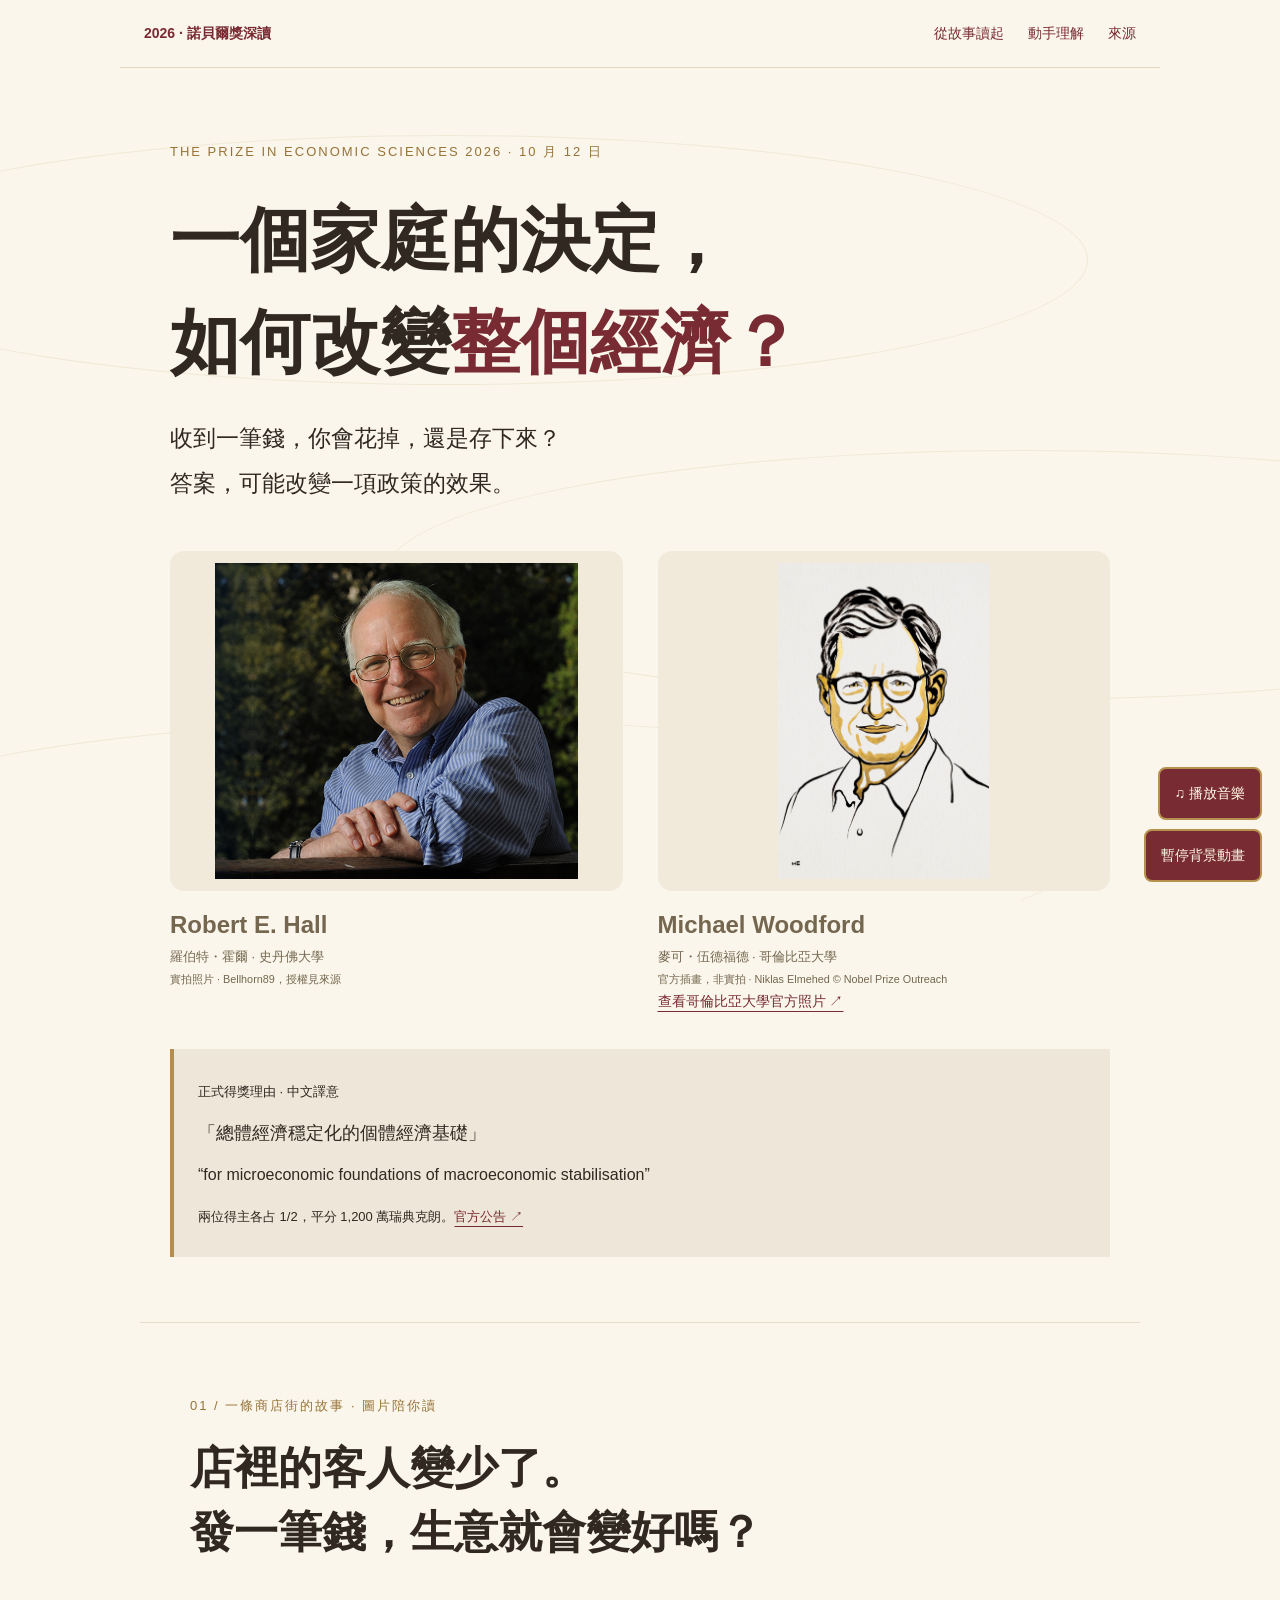
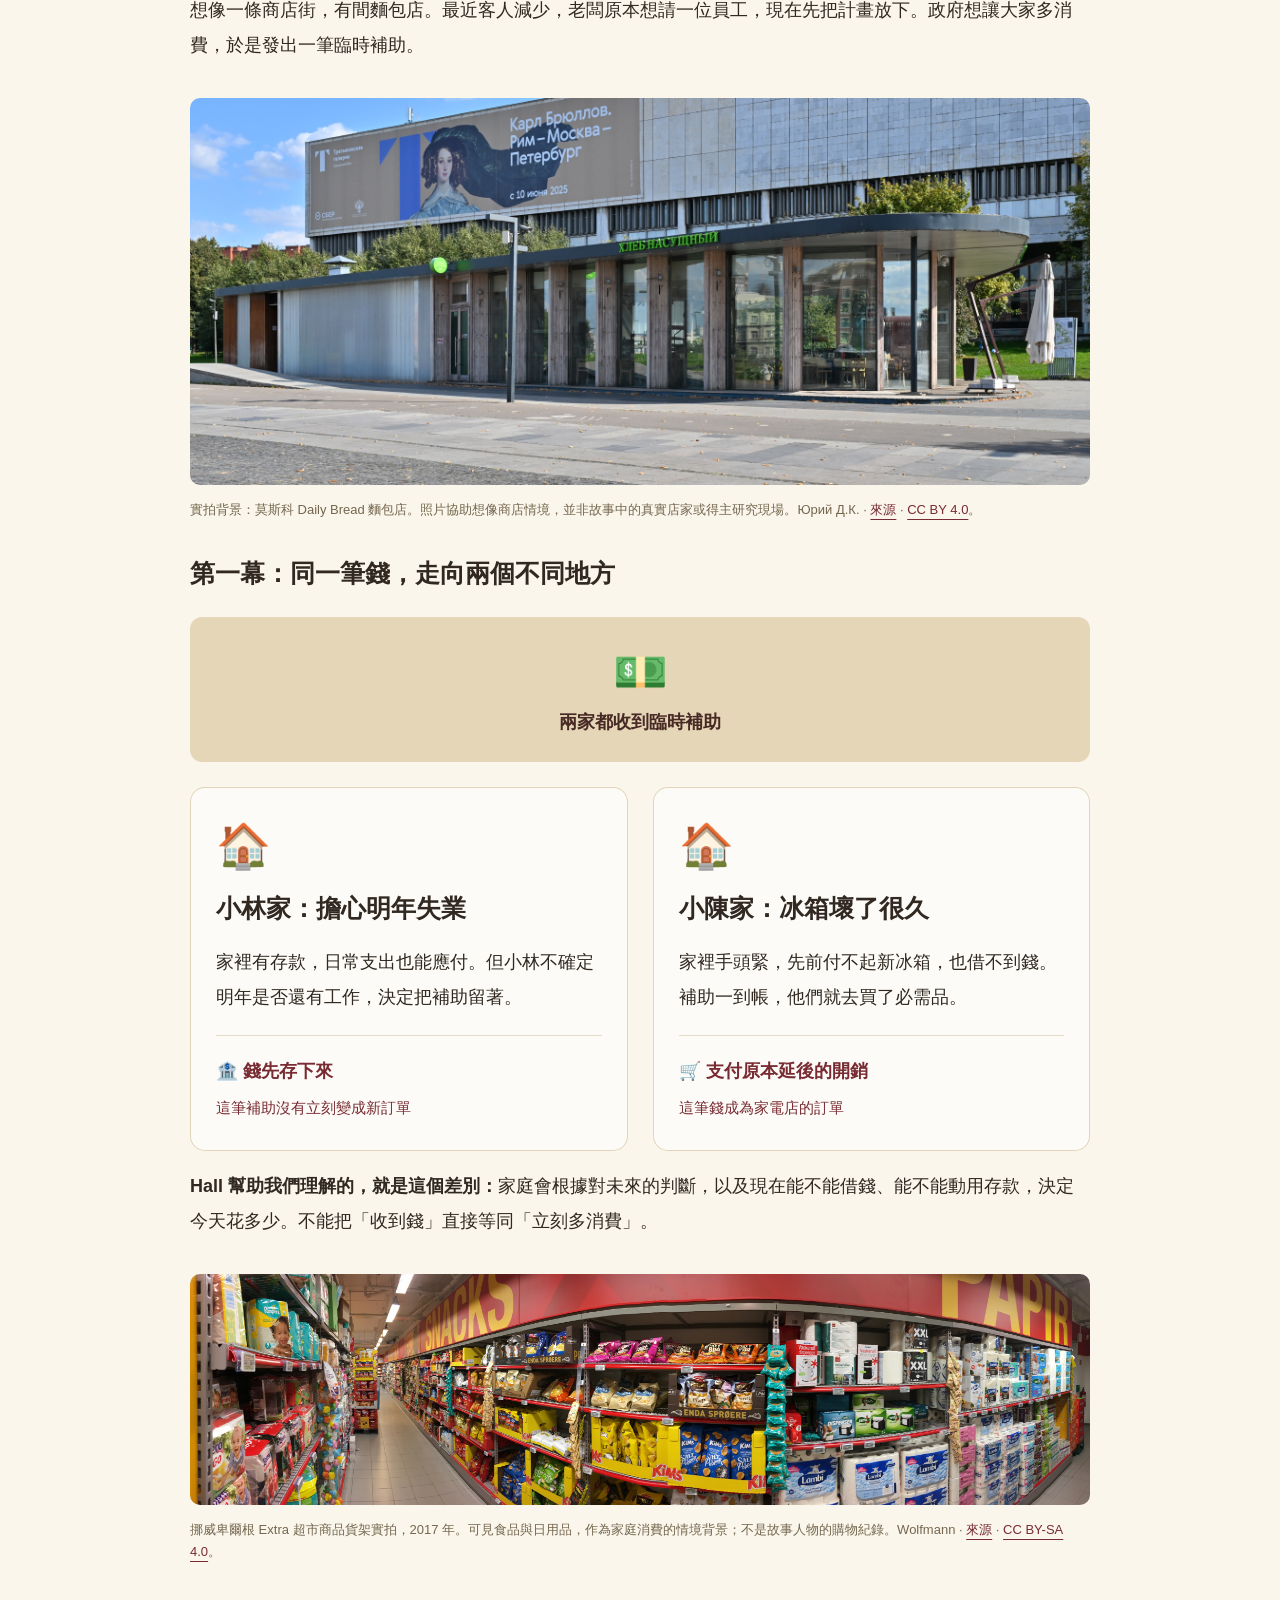
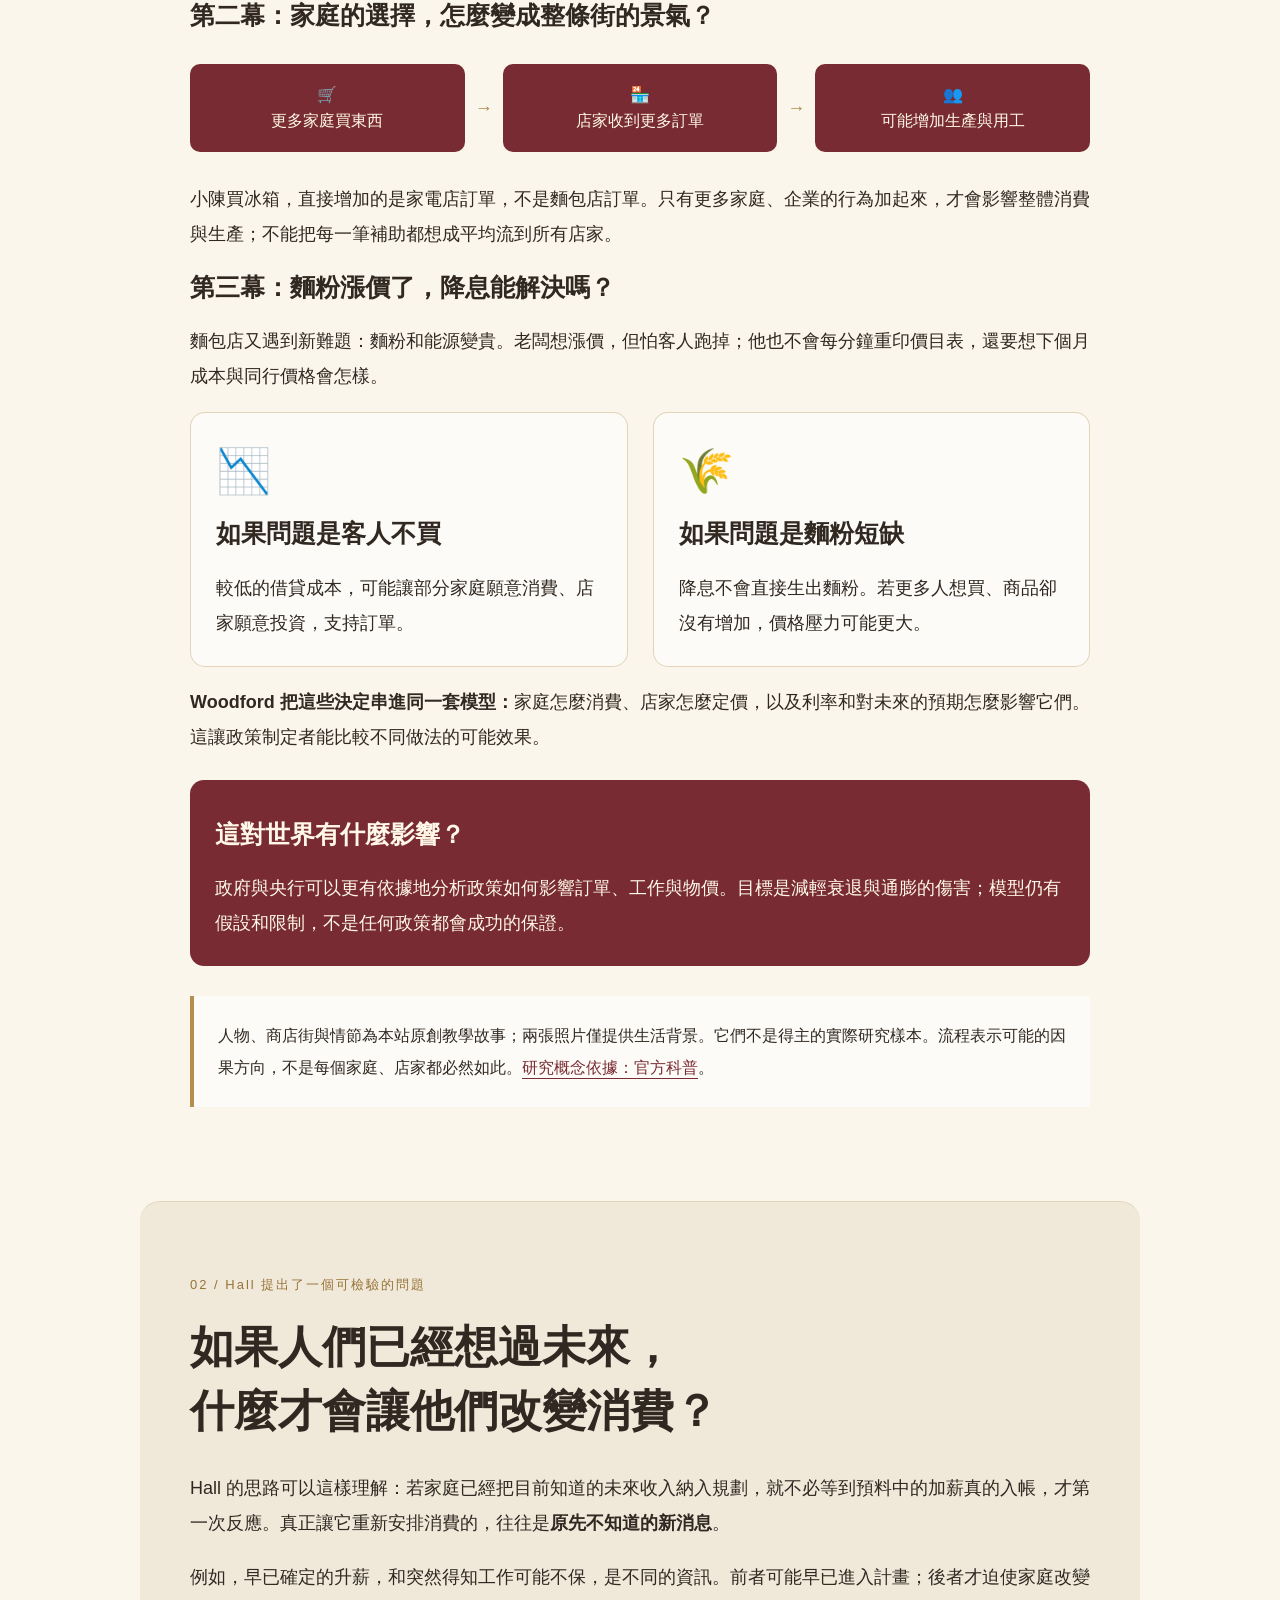
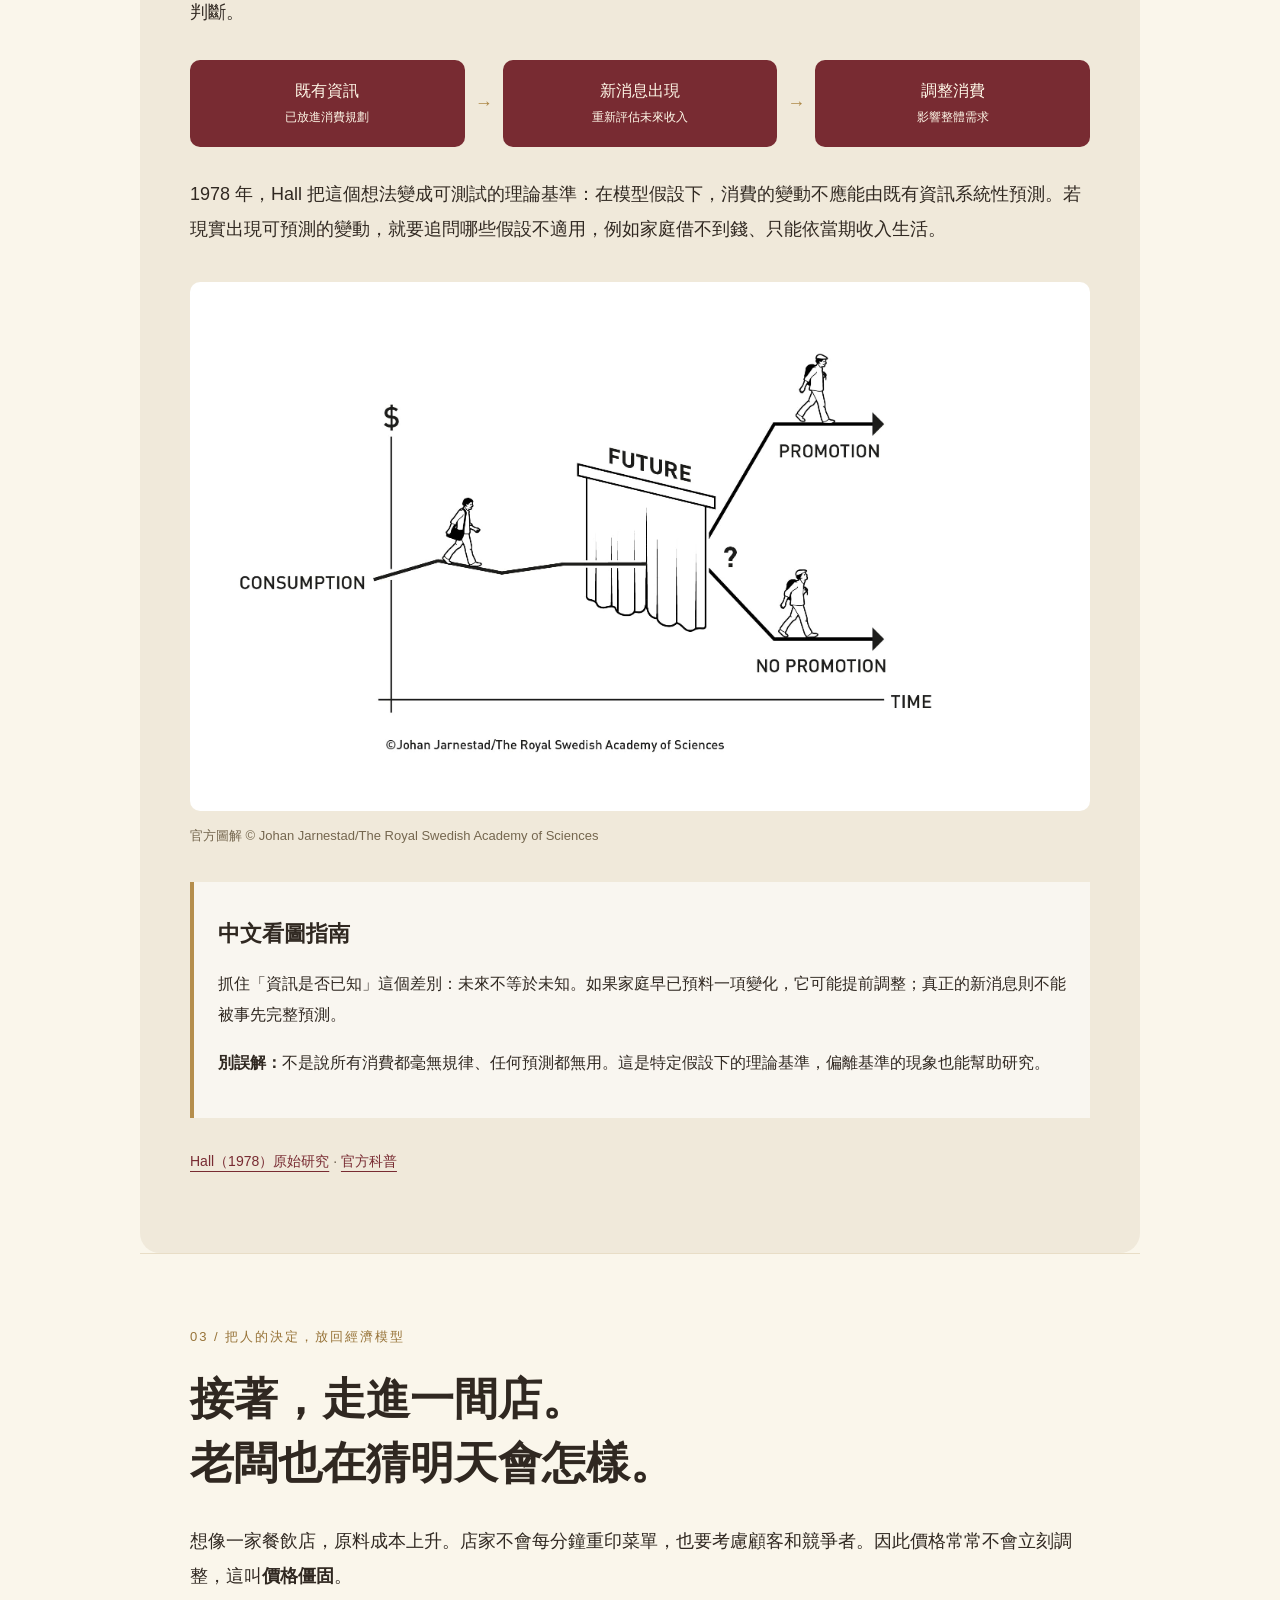
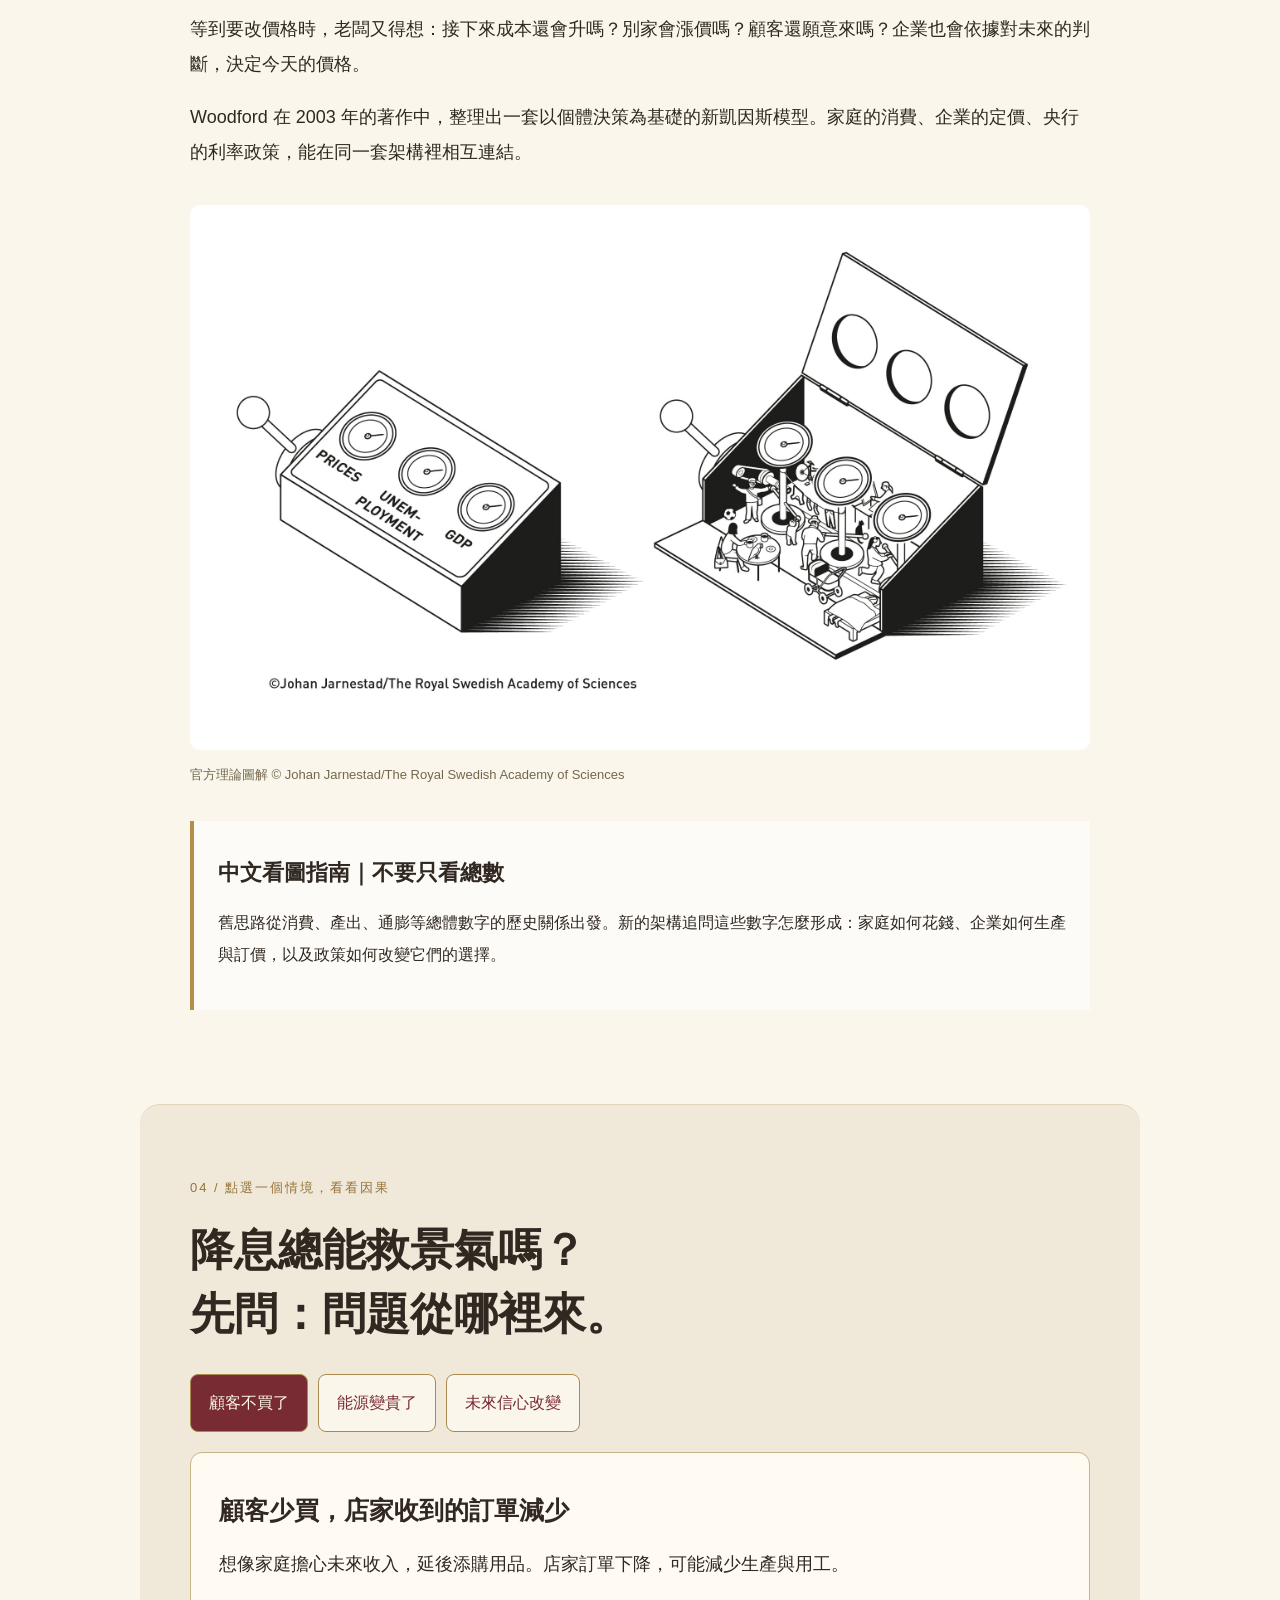
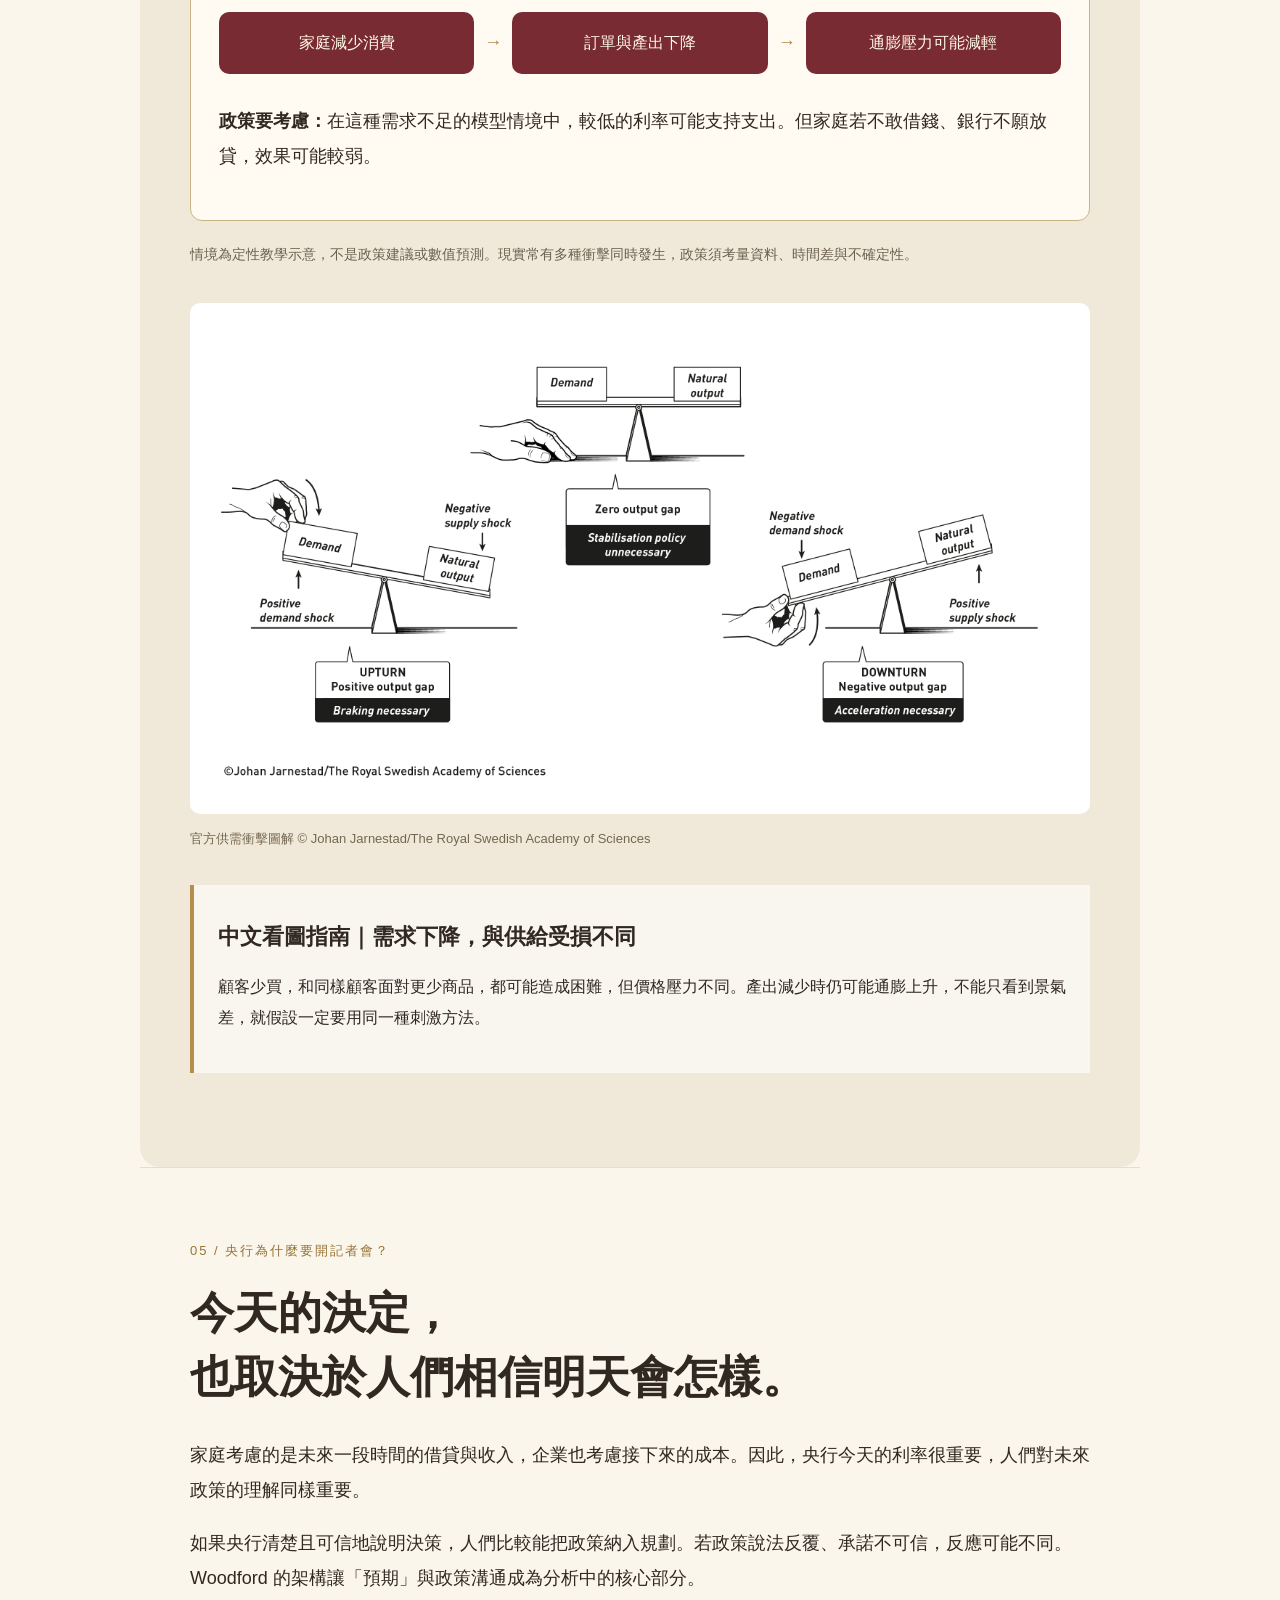
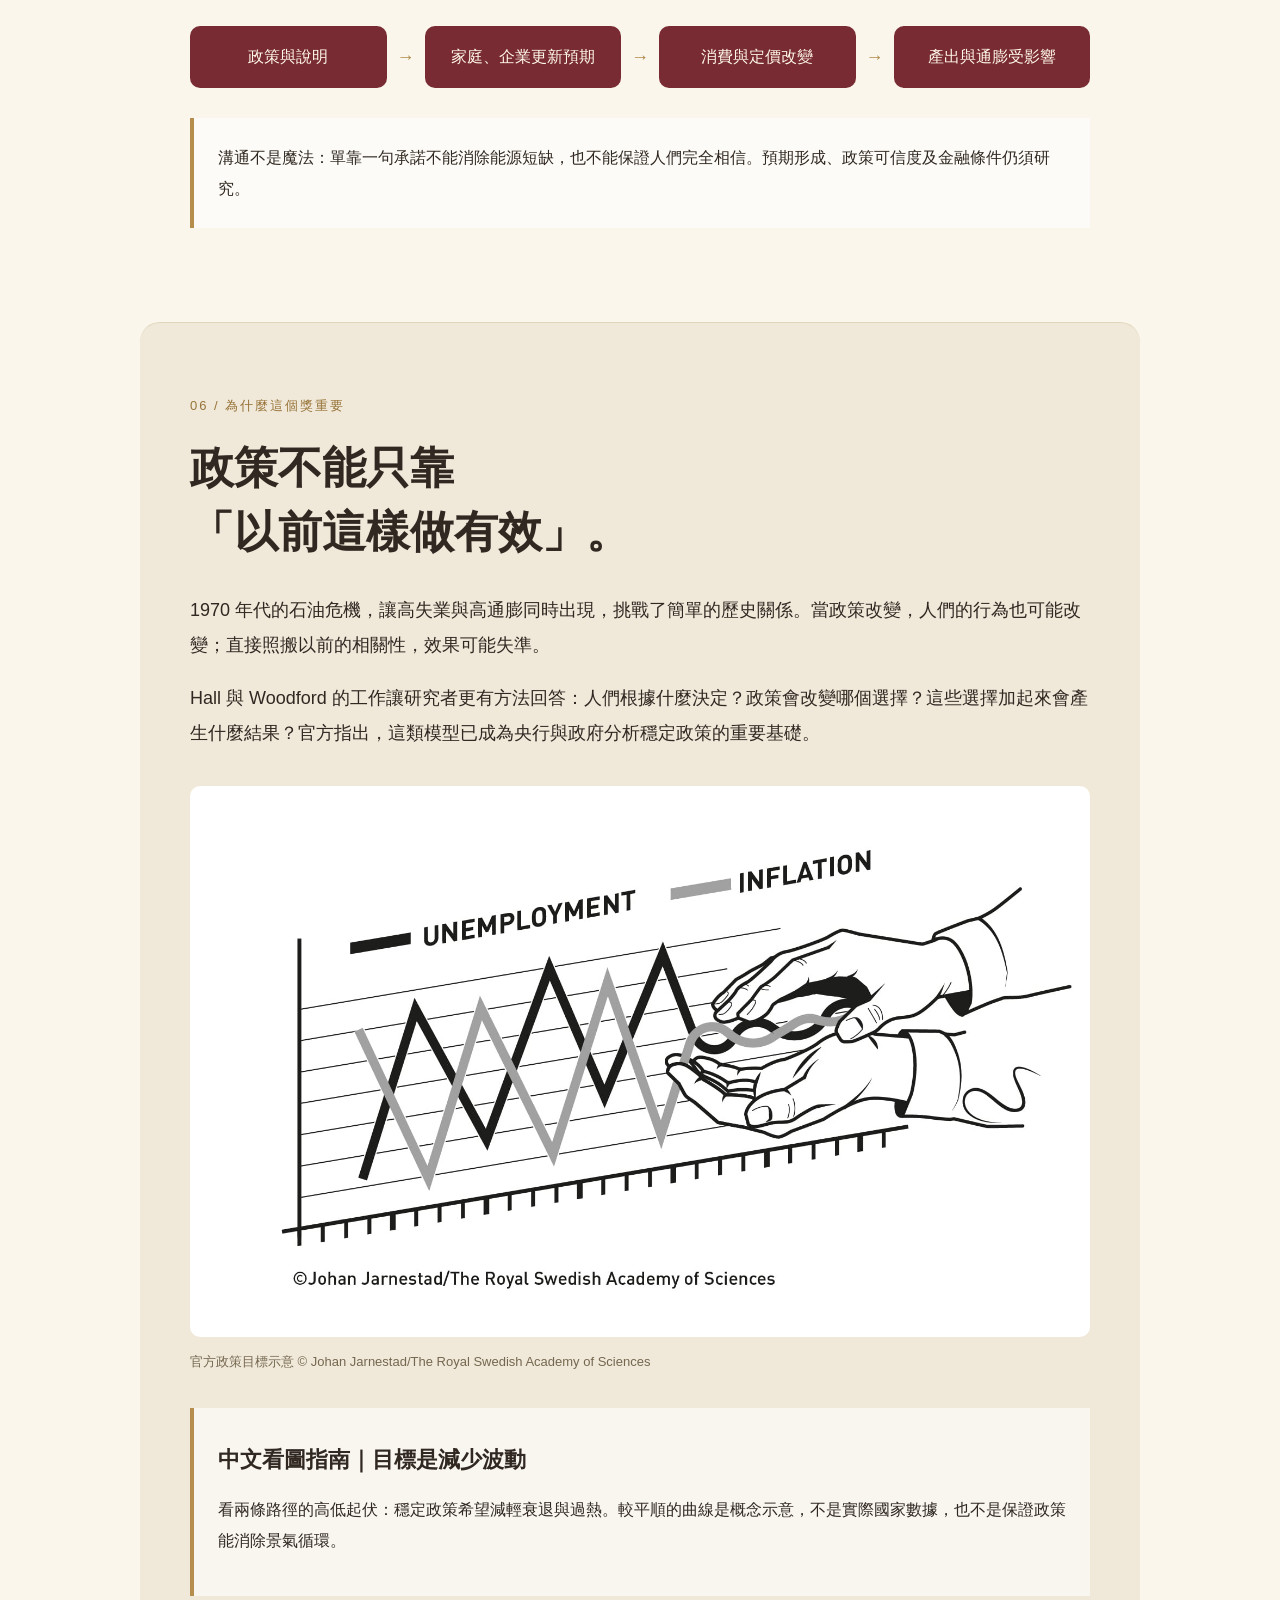
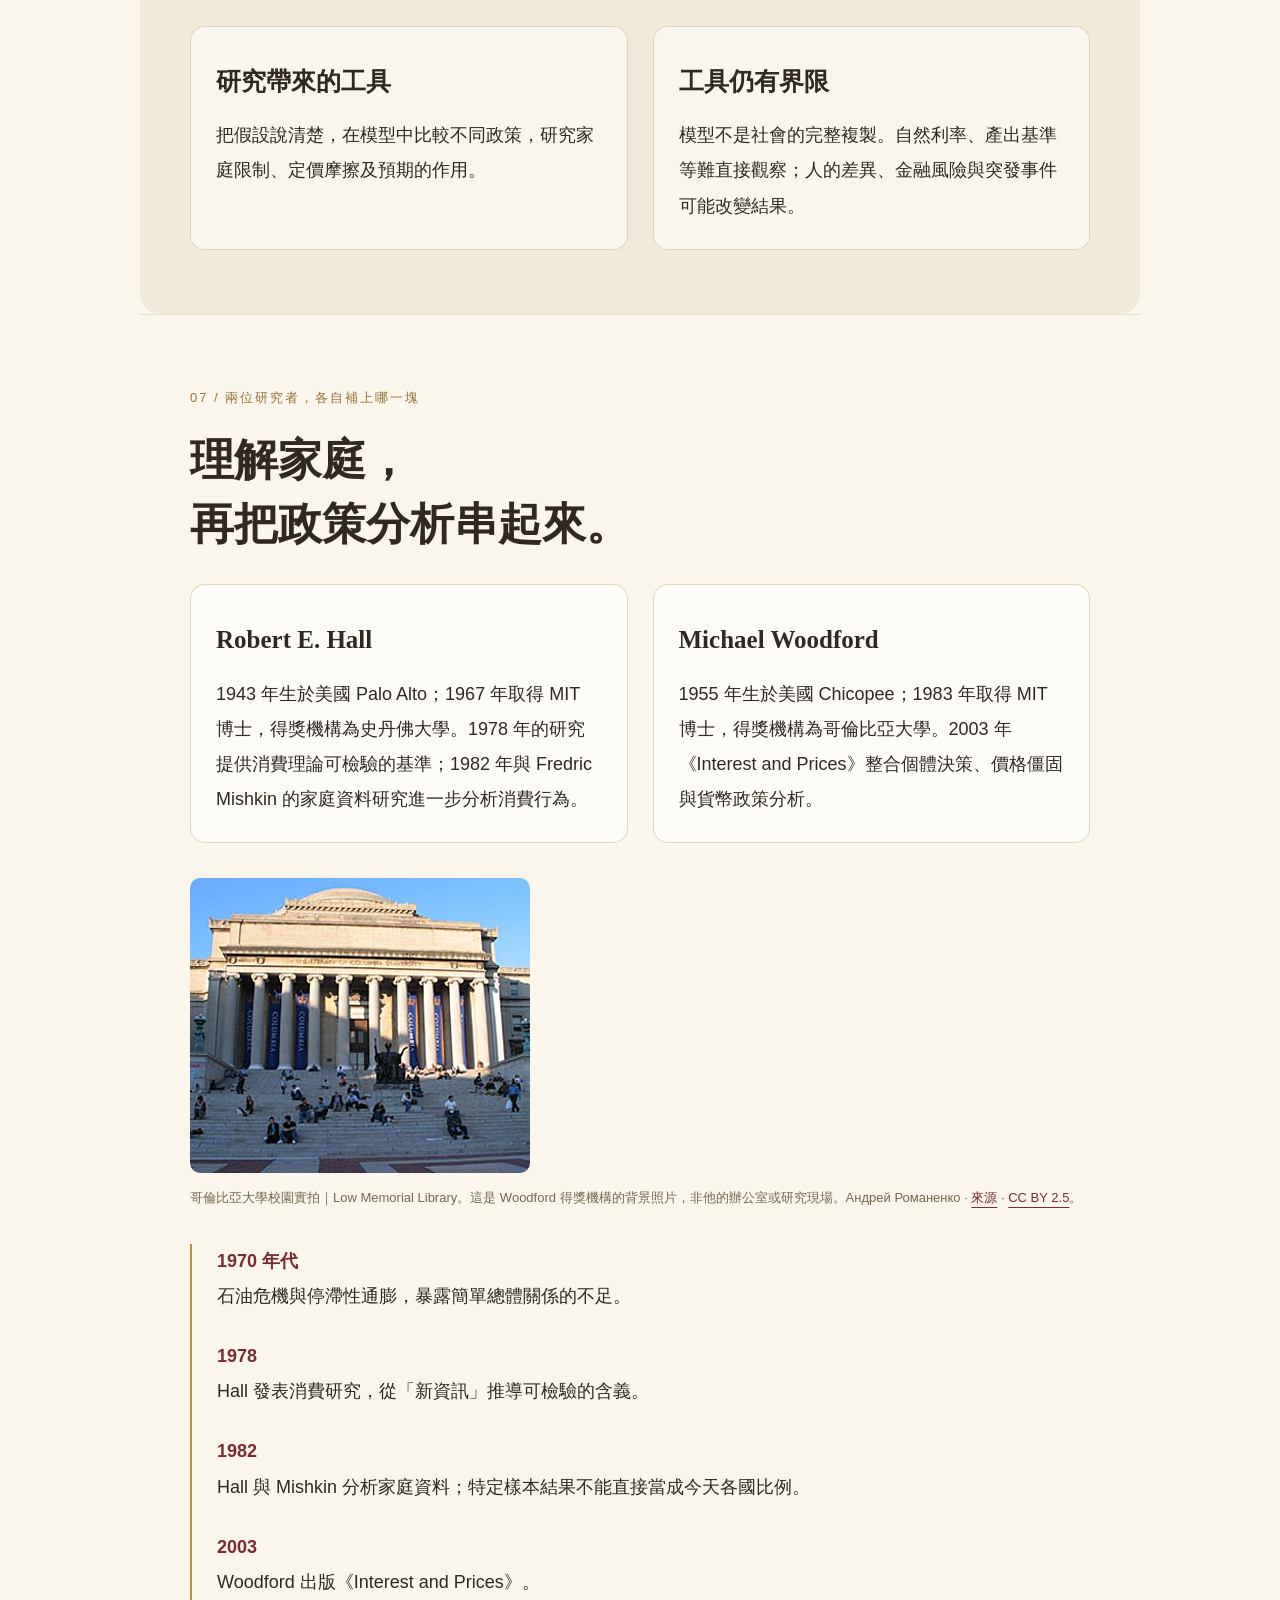
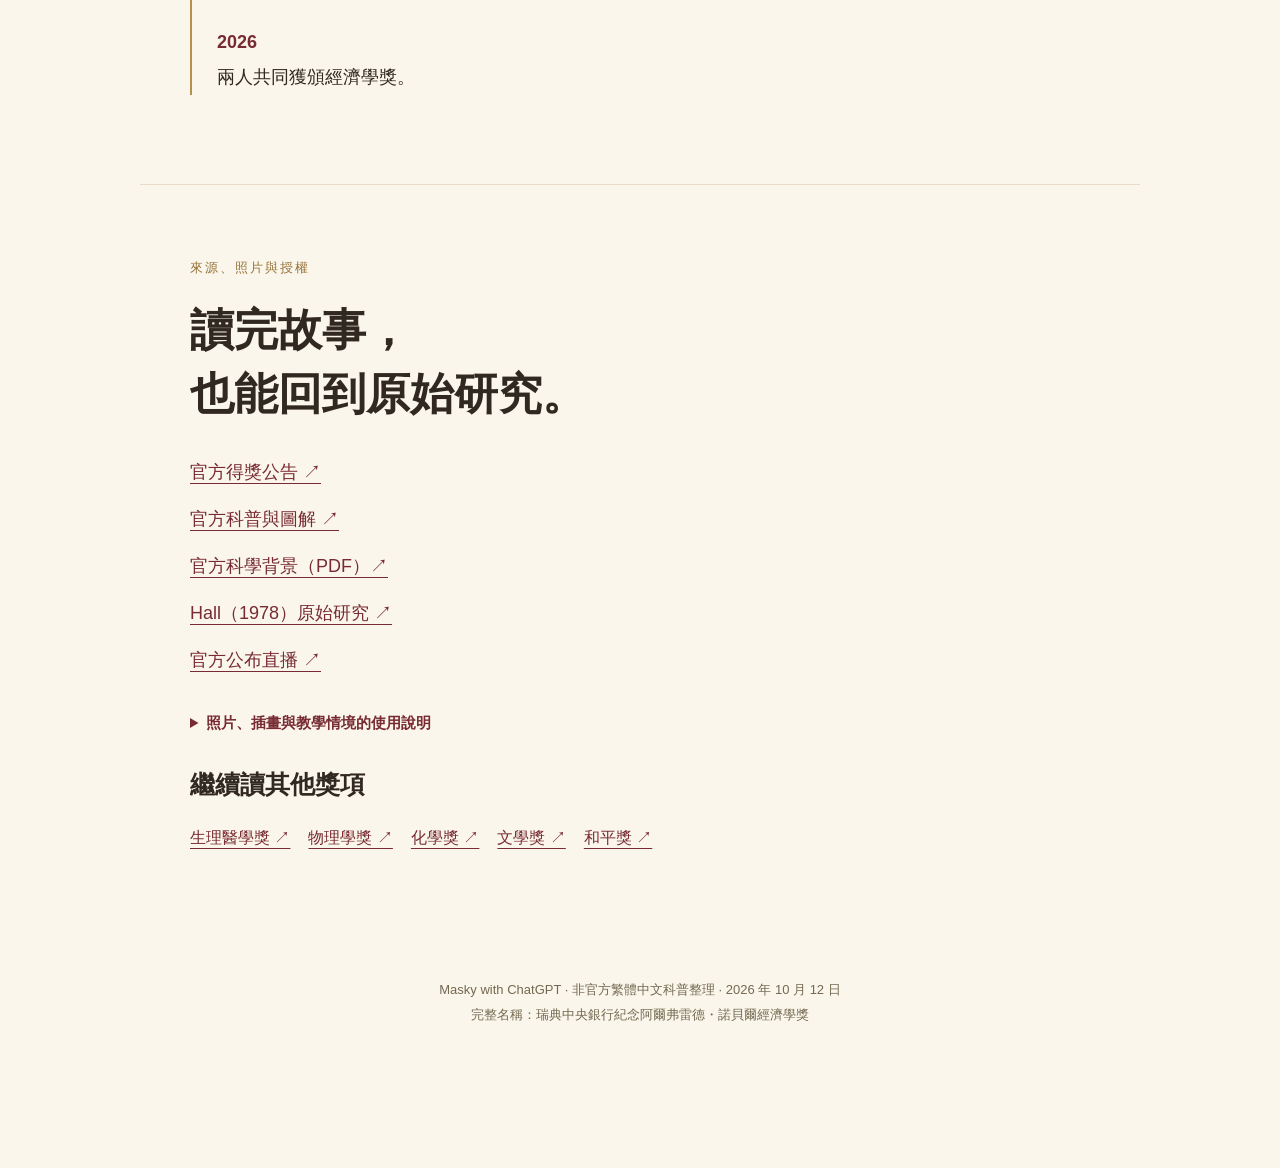
==== commit c6bc795a: "Replace unhelpful floor photo with verified supermarket shelves" ====
--- a/index.html
+++ b/index.html
@@ -1 +1 @@
-<!doctype html><html lang="zh-Hant"><head><meta charset="utf-8"><meta name="viewport" content="width=device-width,initial-scale=1"><title>一個家庭的決定，如何改變整個經濟？｜2026 經濟學獎</title><meta name="description" content="用家庭、店家與央行的故事，理解 Robert E. Hall 與 Michael Woodford 的研究：預期、消費、價格僵固與穩定政策。"><meta property="og:title" content="一個家庭的決定，如何改變整個經濟？"><meta property="og:description" content="2026 經濟學獎｜Hall × Woodford，從生活故事理解政策為何有效或失準。"><meta property="og:type" content="website"><meta property="og:url" content="https://maskywg.github.io/nobel-2026-economics-microfoundations/"><meta property="og:image" content="https://maskywg.github.io/nobel-2026-economics-microfoundations/assets/share-v2.png"><meta property="og:image:width" content="1200"><meta property="og:image:height" content="630"><meta name="twitter:card" content="summary_large_image"><link rel="stylesheet" href="style.css?v=portrait-2"></head><body><div class="ambient" aria-hidden="true"><i></i><i></i><i></i></div><button id="motion" class="motion">暫停背景動畫</button><nav><a href="#" class="brand">2026 · 諾貝爾獎深讀</a><a href="#story">從故事讀起</a><a href="#demo">動手理解</a><a href="#sources">來源</a></nav><header class="hero"><small>THE PRIZE IN ECONOMIC SCIENCES 2026 · 10 月 12 日</small><h1>一個家庭的決定，<br>如何改變<span>整個經濟？</span></h1><p class="lead">收到一筆錢，你會花掉，還是存下來？<br>答案，可能改變一項政策的效果。</p><div class="laureates"><figure><img src="assets/hall-photo.png" alt="Robert E. Hall 實拍肖像"><figcaption><b>Robert E. Hall</b><br>羅伯特・霍爾 · 史丹佛大學<br><small>實拍照片 · Bellhorn89，授權見來源</small></figcaption></figure><figure><img src="assets/woodford.jpg" alt="Michael Woodford 官方肖像插畫"><figcaption><b>Michael Woodford</b><br>麥可・伍德福德 · 哥倫比亞大學<br><small>官方插畫，非實拍 · Niklas Elmehed © Nobel Prize Outreach</small><br><a href="https://iserp.columbia.edu/content/michael-woodford" target="_blank" rel="noopener">查看哥倫比亞大學官方照片 ↗</a></figcaption></figure></div><div class="award"><small>正式得獎理由 · 中文譯意</small><p>「總體經濟穩定化的個體經濟基礎」</p><p lang="en">“for microeconomic foundations of macroeconomic stabilisation”</p><small>兩位得主各占 1/2，平分 1,200 萬瑞典克朗。<a href="https://www.nobelprize.org/prizes/economic-sciences/2026/press-release/">官方公告 ↗</a></small></div></header><main><section id="story"><small>01 / 一條商店街的故事 · 圖片陪你讀</small><h2>店裡的客人變少了。<br>發一筆錢，生意就會變好嗎？</h2><p>想像一條商店街，有間麵包店。最近客人減少，老闆原本想請一位員工，現在先把計畫放下。政府想讓大家多消費，於是發出一筆臨時補助。</p><figure class="story-photo"><img loading="lazy" src="assets/bakery.jpg" alt="麵包店外觀的實拍照片，作為商店故事背景"><figcaption>實拍背景：莫斯科 Daily Bread 麵包店。照片協助想像商店情境，並非故事中的真實店家或得主研究現場。Юрий Д.К. · <a href="https://commons.wikimedia.org/wiki/File:Moscow._Bakery_%22Daily_Bread%221.jpg">來源</a> · <a href="https://creativecommons.org/licenses/by/4.0/">CC BY 4.0</a>。</figcaption></figure><h3>第一幕：同一筆錢，走向兩個不同地方</h3><div class="story-fork"><div class="story-start"><span class="story-icon" aria-hidden="true">💵</span><b>兩家都收到臨時補助</b></div><div class="two"><article><span class="story-icon" aria-hidden="true">🏠</span><h3>小林家：擔心明年失業</h3><p>家裡有存款，日常支出也能應付。但小林不確定明年是否還有工作，決定把補助留著。</p><div class="story-outcome"><span aria-hidden="true">🏦</span> 錢先存下來<br><small>這筆補助沒有立刻變成新訂單</small></div></article><article><span class="story-icon" aria-hidden="true">🏠</span><h3>小陳家：冰箱壞了很久</h3><p>家裡手頭緊，先前付不起新冰箱，也借不到錢。補助一到帳，他們就去買了必需品。</p><div class="story-outcome"><span aria-hidden="true">🛒</span> 支付原本延後的開銷<br><small>這筆錢成為家電店的訂單</small></div></article></div></div><p><b>Hall 幫助我們理解的，就是這個差別：</b>家庭會根據對未來的判斷，以及現在能不能借錢、能不能動用存款，決定今天花多少。不能把「收到錢」直接等同「立刻多消費」。</p><figure class="story-photo"><img loading="lazy" src="assets/shopping.jpg" alt="超市走道的實拍照片，呈現家庭消費發生的生活場所"><figcaption>實拍購物場所，作為消費情境背景；不是小林或小陳的購物紀錄。citytransportinfo · <a href="https://commons.wikimedia.org/wiki/File:Supermarket-Aisle-TrafficControl-P1640011.jpg">來源</a> · <a href="https://creativecommons.org/publicdomain/zero/1.0/">CC0</a>。</figcaption></figure><h3>第二幕：家庭的選擇，怎麼變成整條街的景氣？</h3><div class="chain"><div><span aria-hidden="true">🛒</span><br>更多家庭買東西</div><b>→</b><div><span aria-hidden="true">🏪</span><br>店家收到更多訂單</div><b>→</b><div><span aria-hidden="true">👥</span><br>可能增加生產與用工</div></div><p>小陳買冰箱，直接增加的是家電店訂單，不是麵包店訂單。只有更多家庭、企業的行為加起來，才會影響整體消費與生產；不能把每一筆補助都想成平均流到所有店家。</p><h3>第三幕：麵粉漲價了，降息能解決嗎？</h3><p>麵包店又遇到新難題：麵粉和能源變貴。老闆想漲價，但怕客人跑掉；他也不會每分鐘重印價目表，還要想下個月成本與同行價格會怎樣。</p><div class="two"><article><span class="story-icon" aria-hidden="true">📉</span><h3>如果問題是客人不買</h3><p>較低的借貸成本，可能讓部分家庭願意消費、店家願意投資，支持訂單。</p></article><article><span class="story-icon" aria-hidden="true">🌾</span><h3>如果問題是麵粉短缺</h3><p>降息不會直接生出麵粉。若更多人想買、商品卻沒有增加，價格壓力可能更大。</p></article></div><p><b>Woodford 把這些決定串進同一套模型：</b>家庭怎麼消費、店家怎麼定價，以及利率和對未來的預期怎麼影響它們。這讓政策制定者能比較不同做法的可能效果。</p><div class="story-takeaway"><h3>這對世界有什麼影響？</h3><p>政府與央行可以更有依據地分析政策如何影響訂單、工作與物價。目標是減輕衰退與通膨的傷害；模型仍有假設和限制，不是任何政策都會成功的保證。</p></div><aside>人物、商店街與情節為本站原創教學故事；兩張照片僅提供生活背景。它們不是得主的實際研究樣本。流程表示可能的因果方向，不是每個家庭、店家都必然如此。<a href="https://www.nobelprize.org/prizes/economic-sciences/2026/popular-information/">研究概念依據：官方科普</a>。</aside></section><section class="tinted"><small>02 / Hall 提出了一個可檢驗的問題</small><h2>如果人們已經想過未來，<br>什麼才會讓他們改變消費？</h2><p>Hall 的思路可以這樣理解：若家庭已經把目前知道的未來收入納入規劃，就不必等到預料中的加薪真的入帳，才第一次反應。真正讓它重新安排消費的，往往是<b>原先不知道的新消息</b>。</p><p>例如，早已確定的升薪，和突然得知工作可能不保，是不同的資訊。前者可能早已進入計畫；後者才迫使家庭改變判斷。</p><div class="chain"><div>既有資訊<br><small>已放進消費規劃</small></div><b>→</b><div>新消息出現<br><small>重新評估未來收入</small></div><b>→</b><div>調整消費<br><small>影響整體需求</small></div></div><p>1978 年，Hall 把這個想法變成可測試的理論基準：在模型假設下，消費的變動不應能由既有資訊系統性預測。若現實出現可預測的變動，就要追問哪些假設不適用，例如家庭借不到錢、只能依當期收入生活。</p><figure><img loading="lazy" src="assets/consumption.jpg" alt="官方圖解：新資訊與家庭消費變動"><figcaption>官方圖解 © Johan Jarnestad/The Royal Swedish Academy of Sciences</figcaption></figure><div class="guide"><h3>中文看圖指南</h3><p>抓住「資訊是否已知」這個差別：未來不等於未知。如果家庭早已預料一項變化，它可能提前調整；真正的新消息則不能被事先完整預測。</p><p><b>別誤解：</b>不是說所有消費都毫無規律、任何預測都無用。這是特定假設下的理論基準，偏離基準的現象也能幫助研究。</p></div><p class="source"><a href="https://web.stanford.edu/~rehall/Stochastic-JPE-Dec-1978.pdf">Hall（1978）原始研究</a> · <a href="https://www.nobelprize.org/prizes/economic-sciences/2026/popular-information/">官方科普</a></p></section><section><small>03 / 把人的決定，放回經濟模型</small><h2>接著，走進一間店。<br>老闆也在猜明天會怎樣。</h2><p>想像一家餐飲店，原料成本上升。店家不會每分鐘重印菜單，也要考慮顧客和競爭者。因此價格常常不會立刻調整，這叫<b>價格僵固</b>。</p><p>等到要改價格時，老闆又得想：接下來成本還會升嗎？別家會漲價嗎？顧客還願意來嗎？企業也會依據對未來的判斷，決定今天的價格。</p><p>Woodford 在 2003 年的著作中，整理出一套以個體決策為基礎的新凱因斯模型。家庭的消費、企業的定價、央行的利率政策，能在同一套架構裡相互連結。</p><figure><img loading="lazy" src="assets/foundation.jpg" alt="官方圖解比較由總體相關性到家庭與企業決策的模型"><figcaption>官方理論圖解 © Johan Jarnestad/The Royal Swedish Academy of Sciences</figcaption></figure><div class="guide"><h3>中文看圖指南｜不要只看總數</h3><p>舊思路從消費、產出、通膨等總體數字的歷史關係出發。新的架構追問這些數字怎麼形成：家庭如何花錢、企業如何生產與訂價，以及政策如何改變它們的選擇。</p></div></section><section id="demo" class="tinted"><small>04 / 點選一個情境，看看因果</small><h2>降息總能救景氣嗎？<br>先問：問題從哪裡來。</h2><div role="tablist" aria-label="經濟情境比較" class="tabs"><button role="tab" data-scene="demand" id="tab-demand" aria-controls="scene" aria-selected="true">顧客不買了</button><button role="tab" data-scene="supply" id="tab-supply" aria-controls="scene" aria-selected="false">能源變貴了</button><button role="tab" data-scene="expect" id="tab-expect" aria-controls="scene" aria-selected="false">未來信心改變</button></div><article id="scene" role="tabpanel" aria-labelledby="tab-demand" tabindex="0"></article><p class="source">情境為定性教學示意，不是政策建議或數值預測。現實常有多種衝擊同時發生，政策須考量資料、時間差與不確定性。</p><figure><img loading="lazy" src="assets/balance.jpg" alt="官方示意：供給與需求衝擊使經濟失去平衡"><figcaption>官方供需衝擊圖解 © Johan Jarnestad/The Royal Swedish Academy of Sciences</figcaption></figure><div class="guide"><h3>中文看圖指南｜需求下降，與供給受損不同</h3><p>顧客少買，和同樣顧客面對更少商品，都可能造成困難，但價格壓力不同。產出減少時仍可能通膨上升，不能只看到景氣差，就假設一定要用同一種刺激方法。</p></div></section><section><small>05 / 央行為什麼要開記者會？</small><h2>今天的決定，<br>也取決於人們相信明天會怎樣。</h2><p>家庭考慮的是未來一段時間的借貸與收入，企業也考慮接下來的成本。因此，央行今天的利率很重要，人們對未來政策的理解同樣重要。</p><p>如果央行清楚且可信地說明決策，人們比較能把政策納入規劃。若政策說法反覆、承諾不可信，反應可能不同。Woodford 的架構讓「預期」與政策溝通成為分析中的核心部分。</p><div class="chain"><div>政策與說明</div><b>→</b><div>家庭、企業更新預期</div><b>→</b><div>消費與定價改變</div><b>→</b><div>產出與通膨受影響</div></div><aside>溝通不是魔法：單靠一句承諾不能消除能源短缺，也不能保證人們完全相信。預期形成、政策可信度及金融條件仍須研究。</aside></section><section class="tinted"><small>06 / 為什麼這個獎重要</small><h2>政策不能只靠<br>「以前這樣做有效」。</h2><p>1970 年代的石油危機，讓高失業與高通膨同時出現，挑戰了簡單的歷史關係。當政策改變，人們的行為也可能改變；直接照搬以前的相關性，效果可能失準。</p><p>Hall 與 Woodford 的工作讓研究者更有方法回答：人們根據什麼決定？政策會改變哪個選擇？這些選擇加起來會產生什麼結果？官方指出，這類模型已成為央行與政府分析穩定政策的重要基礎。</p><figure><img loading="lazy" src="assets/cycle.jpg" alt="官方圖解：穩定政策試圖減少景氣波動"><figcaption>官方政策目標示意 © Johan Jarnestad/The Royal Swedish Academy of Sciences</figcaption></figure><div class="guide"><h3>中文看圖指南｜目標是減少波動</h3><p>看兩條路徑的高低起伏：穩定政策希望減輕衰退與過熱。較平順的曲線是概念示意，不是實際國家數據，也不是保證政策能消除景氣循環。</p></div><div class="two"><article><h3>研究帶來的工具</h3><p>把假設說清楚，在模型中比較不同政策，研究家庭限制、定價摩擦及預期的作用。</p></article><article><h3>工具仍有界限</h3><p>模型不是社會的完整複製。自然利率、產出基準等難直接觀察；人的差異、金融風險與突發事件可能改變結果。</p></article></div></section><section><small>07 / 兩位研究者，各自補上哪一塊</small><h2>理解家庭，<br>再把政策分析串起來。</h2><div class="two"><article><h3>Robert E. Hall</h3><p>1943 年生於美國 Palo Alto；1967 年取得 MIT 博士，得獎機構為史丹佛大學。1978 年的研究提供消費理論可檢驗的基準；1982 年與 Fredric Mishkin 的家庭資料研究進一步分析消費行為。</p></article><article><h3>Michael Woodford</h3><p>1955 年生於美國 Chicopee；1983 年取得 MIT 博士，得獎機構為哥倫比亞大學。2003 年《Interest and Prices》整合個體決策、價格僵固與貨幣政策分析。</p></article></div><figure><img loading="lazy" src="assets/columbia.jpg" alt="哥倫比亞大學 Low Memorial Library 的實拍外觀"><figcaption>哥倫比亞大學校園實拍｜Low Memorial Library。這是 Woodford 得獎機構的背景照片，非他的辦公室或研究現場。Андрей Романенко · <a href="https://commons.wikimedia.org/wiki/File:Low_Memorial_Library_Columbia_University_NYC_2.jpg">來源</a> · <a href="https://creativecommons.org/licenses/by/2.5/">CC BY 2.5</a>。</figcaption></figure><ol class="timeline"><li><b>1970 年代</b>石油危機與停滯性通膨，暴露簡單總體關係的不足。</li><li><b>1978</b>Hall 發表消費研究，從「新資訊」推導可檢驗的含義。</li><li><b>1982</b>Hall 與 Mishkin 分析家庭資料；特定樣本結果不能直接當成今天各國比例。</li><li><b>2003</b>Woodford 出版《Interest and Prices》。</li><li><b>2026</b>兩人共同獲頒經濟學獎。</li></ol></section><section id="sources"><small>來源、照片與授權</small><h2>讀完故事，<br>也能回到原始研究。</h2><div class="sources"><a href="https://www.nobelprize.org/prizes/economic-sciences/2026/press-release/">官方得獎公告 ↗</a><a href="https://www.nobelprize.org/prizes/economic-sciences/2026/popular-information/">官方科普與圖解 ↗</a><a href="https://www.nobelprize.org/uploads/2026/10/advanced-economicsciencesprize2026.pdf">官方科學背景（PDF）↗</a><a href="https://web.stanford.edu/~rehall/Stochastic-JPE-Dec-1978.pdf">Hall（1978）原始研究 ↗</a><a href="https://www.youtube.com/watch?v=RJjHROJh-FI">官方公布直播 ↗</a></div><details><summary>照片、插畫與教學情境的使用說明</summary><p>Hall 實拍照片：Bellhorn89，Wikimedia Commons，CC0 公有領域奉獻；原圖未修改，網頁排版顯示裁切。<a href="https://commons.wikimedia.org/wiki/File:Hall-Robert_Headshot.png">照片來源</a> · <a href="https://creativecommons.org/publicdomain/zero/1.0/">授權</a>。</p><p>Woodford 頭像是官方插畫，不是照片：Niklas Elmehed © Nobel Prize Outreach。四幅英文圖解：© Johan Jarnestad/The Royal Swedish Academy of Sciences；依公告非商業使用條件署名，原圖未修改。<a href="https://www.nobelprize.org/about/copyright-information/">官方使用條件</a> · <a href="assets/sources.json">逐張來源</a>。</p><p>家庭與店家故事、中文看圖指南、互動因果圖為本站原創教育解說，沒有虛構為得主的實際觀察。背景線條是裝飾動畫，不是經濟數據；本站沒有 AI 生成照片。配樂〈Echoes Across Nine Centuries: The Light from the Cell〉由使用者提供。</p></details><h3>繼續讀其他獎項</h3><div class="prizes"><a href="https://maskywg.github.io/nobel-2026-optogenetics/">生理醫學獎 ↗</a><a href="https://maskywg.github.io/nobel-2026-physics-icecube/">物理學獎 ↗</a><a href="https://maskywg.github.io/nobel-2026-chemistry-chirality/">化學獎 ↗</a><a href="https://maskywg.github.io/nobel-2026-literature-carson/">文學獎 ↗</a><a href="https://maskywg.github.io/nobel-2026-peace-pillay/">和平獎 ↗</a></div></section></main><footer>Masky with ChatGPT · 非官方繁體中文科普整理 · 2026 年 10 月 12 日<br>完整名稱：瑞典中央銀行紀念阿爾弗雷德・諾貝爾經濟學獎</footer><script src="app.js"></script><audio id="background-music" src="assets/background-music.mp3" loop preload="metadata" autoplay></audio><button id="music-toggle" type="button" aria-pressed="false">♫ 播放音樂</button><span id="music-status" class="sr-only" role="status"></span><script src="music.js"></script></body></html>+<!doctype html><html lang="zh-Hant"><head><meta charset="utf-8"><meta name="viewport" content="width=device-width,initial-scale=1"><title>一個家庭的決定，如何改變整個經濟？｜2026 經濟學獎</title><meta name="description" content="用家庭、店家與央行的故事，理解 Robert E. Hall 與 Michael Woodford 的研究：預期、消費、價格僵固與穩定政策。"><meta property="og:title" content="一個家庭的決定，如何改變整個經濟？"><meta property="og:description" content="2026 經濟學獎｜Hall × Woodford，從生活故事理解政策為何有效或失準。"><meta property="og:type" content="website"><meta property="og:url" content="https://maskywg.github.io/nobel-2026-economics-microfoundations/"><meta property="og:image" content="https://maskywg.github.io/nobel-2026-economics-microfoundations/assets/share-v2.png"><meta property="og:image:width" content="1200"><meta property="og:image:height" content="630"><meta name="twitter:card" content="summary_large_image"><link rel="stylesheet" href="style.css?v=goods-3"></head><body><div class="ambient" aria-hidden="true"><i></i><i></i><i></i></div><button id="motion" class="motion">暫停背景動畫</button><nav><a href="#" class="brand">2026 · 諾貝爾獎深讀</a><a href="#story">從故事讀起</a><a href="#demo">動手理解</a><a href="#sources">來源</a></nav><header class="hero"><small>THE PRIZE IN ECONOMIC SCIENCES 2026 · 10 月 12 日</small><h1>一個家庭的決定，<br>如何改變<span>整個經濟？</span></h1><p class="lead">收到一筆錢，你會花掉，還是存下來？<br>答案，可能改變一項政策的效果。</p><div class="laureates"><figure><img src="assets/hall-photo.png" alt="Robert E. Hall 實拍肖像"><figcaption><b>Robert E. Hall</b><br>羅伯特・霍爾 · 史丹佛大學<br><small>實拍照片 · Bellhorn89，授權見來源</small></figcaption></figure><figure><img src="assets/woodford.jpg" alt="Michael Woodford 官方肖像插畫"><figcaption><b>Michael Woodford</b><br>麥可・伍德福德 · 哥倫比亞大學<br><small>官方插畫，非實拍 · Niklas Elmehed © Nobel Prize Outreach</small><br><a href="https://iserp.columbia.edu/content/michael-woodford" target="_blank" rel="noopener">查看哥倫比亞大學官方照片 ↗</a></figcaption></figure></div><div class="award"><small>正式得獎理由 · 中文譯意</small><p>「總體經濟穩定化的個體經濟基礎」</p><p lang="en">“for microeconomic foundations of macroeconomic stabilisation”</p><small>兩位得主各占 1/2，平分 1,200 萬瑞典克朗。<a href="https://www.nobelprize.org/prizes/economic-sciences/2026/press-release/">官方公告 ↗</a></small></div></header><main><section id="story"><small>01 / 一條商店街的故事 · 圖片陪你讀</small><h2>店裡的客人變少了。<br>發一筆錢，生意就會變好嗎？</h2><p>想像一條商店街，有間麵包店。最近客人減少，老闆原本想請一位員工，現在先把計畫放下。政府想讓大家多消費，於是發出一筆臨時補助。</p><figure class="story-photo"><img loading="lazy" src="assets/bakery.jpg" alt="麵包店外觀的實拍照片，作為商店故事背景"><figcaption>實拍背景：莫斯科 Daily Bread 麵包店。照片協助想像商店情境，並非故事中的真實店家或得主研究現場。Юрий Д.К. · <a href="https://commons.wikimedia.org/wiki/File:Moscow._Bakery_%22Daily_Bread%221.jpg">來源</a> · <a href="https://creativecommons.org/licenses/by/4.0/">CC BY 4.0</a>。</figcaption></figure><h3>第一幕：同一筆錢，走向兩個不同地方</h3><div class="story-fork"><div class="story-start"><span class="story-icon" aria-hidden="true">💵</span><b>兩家都收到臨時補助</b></div><div class="two"><article><span class="story-icon" aria-hidden="true">🏠</span><h3>小林家：擔心明年失業</h3><p>家裡有存款，日常支出也能應付。但小林不確定明年是否還有工作，決定把補助留著。</p><div class="story-outcome"><span aria-hidden="true">🏦</span> 錢先存下來<br><small>這筆補助沒有立刻變成新訂單</small></div></article><article><span class="story-icon" aria-hidden="true">🏠</span><h3>小陳家：冰箱壞了很久</h3><p>家裡手頭緊，先前付不起新冰箱，也借不到錢。補助一到帳，他們就去買了必需品。</p><div class="story-outcome"><span aria-hidden="true">🛒</span> 支付原本延後的開銷<br><small>這筆錢成為家電店的訂單</small></div></article></div></div><p><b>Hall 幫助我們理解的，就是這個差別：</b>家庭會根據對未來的判斷，以及現在能不能借錢、能不能動用存款，決定今天花多少。不能把「收到錢」直接等同「立刻多消費」。</p><figure class="story-photo"><img loading="lazy" src="assets/market-goods.jpg" alt="挪威超市商品貨架實拍，可見食品、紙品與日用品"><figcaption>挪威卑爾根 Extra 超市商品貨架實拍，2017 年。可見食品與日用品，作為家庭消費的情境背景；不是故事人物的購物紀錄。Wolfmann · <a href="https://commons.wikimedia.org/wiki/File:Extra_(Coop_supermarket)_Bergen_Storsenter_Norway_2017-11-16_snacks_aisle_distorted_panorama.jpg">來源</a> · <a href="https://creativecommons.org/licenses/by-sa/4.0/">CC BY-SA 4.0</a>。</figcaption></figure><h3>第二幕：家庭的選擇，怎麼變成整條街的景氣？</h3><div class="chain"><div><span aria-hidden="true">🛒</span><br>更多家庭買東西</div><b>→</b><div><span aria-hidden="true">🏪</span><br>店家收到更多訂單</div><b>→</b><div><span aria-hidden="true">👥</span><br>可能增加生產與用工</div></div><p>小陳買冰箱，直接增加的是家電店訂單，不是麵包店訂單。只有更多家庭、企業的行為加起來，才會影響整體消費與生產；不能把每一筆補助都想成平均流到所有店家。</p><h3>第三幕：麵粉漲價了，降息能解決嗎？</h3><p>麵包店又遇到新難題：麵粉和能源變貴。老闆想漲價，但怕客人跑掉；他也不會每分鐘重印價目表，還要想下個月成本與同行價格會怎樣。</p><div class="two"><article><span class="story-icon" aria-hidden="true">📉</span><h3>如果問題是客人不買</h3><p>較低的借貸成本，可能讓部分家庭願意消費、店家願意投資，支持訂單。</p></article><article><span class="story-icon" aria-hidden="true">🌾</span><h3>如果問題是麵粉短缺</h3><p>降息不會直接生出麵粉。若更多人想買、商品卻沒有增加，價格壓力可能更大。</p></article></div><p><b>Woodford 把這些決定串進同一套模型：</b>家庭怎麼消費、店家怎麼定價，以及利率和對未來的預期怎麼影響它們。這讓政策制定者能比較不同做法的可能效果。</p><div class="story-takeaway"><h3>這對世界有什麼影響？</h3><p>政府與央行可以更有依據地分析政策如何影響訂單、工作與物價。目標是減輕衰退與通膨的傷害；模型仍有假設和限制，不是任何政策都會成功的保證。</p></div><aside>人物、商店街與情節為本站原創教學故事；兩張照片僅提供生活背景。它們不是得主的實際研究樣本。流程表示可能的因果方向，不是每個家庭、店家都必然如此。<a href="https://www.nobelprize.org/prizes/economic-sciences/2026/popular-information/">研究概念依據：官方科普</a>。</aside></section><section class="tinted"><small>02 / Hall 提出了一個可檢驗的問題</small><h2>如果人們已經想過未來，<br>什麼才會讓他們改變消費？</h2><p>Hall 的思路可以這樣理解：若家庭已經把目前知道的未來收入納入規劃，就不必等到預料中的加薪真的入帳，才第一次反應。真正讓它重新安排消費的，往往是<b>原先不知道的新消息</b>。</p><p>例如，早已確定的升薪，和突然得知工作可能不保，是不同的資訊。前者可能早已進入計畫；後者才迫使家庭改變判斷。</p><div class="chain"><div>既有資訊<br><small>已放進消費規劃</small></div><b>→</b><div>新消息出現<br><small>重新評估未來收入</small></div><b>→</b><div>調整消費<br><small>影響整體需求</small></div></div><p>1978 年，Hall 把這個想法變成可測試的理論基準：在模型假設下，消費的變動不應能由既有資訊系統性預測。若現實出現可預測的變動，就要追問哪些假設不適用，例如家庭借不到錢、只能依當期收入生活。</p><figure><img loading="lazy" src="assets/consumption.jpg" alt="官方圖解：新資訊與家庭消費變動"><figcaption>官方圖解 © Johan Jarnestad/The Royal Swedish Academy of Sciences</figcaption></figure><div class="guide"><h3>中文看圖指南</h3><p>抓住「資訊是否已知」這個差別：未來不等於未知。如果家庭早已預料一項變化，它可能提前調整；真正的新消息則不能被事先完整預測。</p><p><b>別誤解：</b>不是說所有消費都毫無規律、任何預測都無用。這是特定假設下的理論基準，偏離基準的現象也能幫助研究。</p></div><p class="source"><a href="https://web.stanford.edu/~rehall/Stochastic-JPE-Dec-1978.pdf">Hall（1978）原始研究</a> · <a href="https://www.nobelprize.org/prizes/economic-sciences/2026/popular-information/">官方科普</a></p></section><section><small>03 / 把人的決定，放回經濟模型</small><h2>接著，走進一間店。<br>老闆也在猜明天會怎樣。</h2><p>想像一家餐飲店，原料成本上升。店家不會每分鐘重印菜單，也要考慮顧客和競爭者。因此價格常常不會立刻調整，這叫<b>價格僵固</b>。</p><p>等到要改價格時，老闆又得想：接下來成本還會升嗎？別家會漲價嗎？顧客還願意來嗎？企業也會依據對未來的判斷，決定今天的價格。</p><p>Woodford 在 2003 年的著作中，整理出一套以個體決策為基礎的新凱因斯模型。家庭的消費、企業的定價、央行的利率政策，能在同一套架構裡相互連結。</p><figure><img loading="lazy" src="assets/foundation.jpg" alt="官方圖解比較由總體相關性到家庭與企業決策的模型"><figcaption>官方理論圖解 © Johan Jarnestad/The Royal Swedish Academy of Sciences</figcaption></figure><div class="guide"><h3>中文看圖指南｜不要只看總數</h3><p>舊思路從消費、產出、通膨等總體數字的歷史關係出發。新的架構追問這些數字怎麼形成：家庭如何花錢、企業如何生產與訂價，以及政策如何改變它們的選擇。</p></div></section><section id="demo" class="tinted"><small>04 / 點選一個情境，看看因果</small><h2>降息總能救景氣嗎？<br>先問：問題從哪裡來。</h2><div role="tablist" aria-label="經濟情境比較" class="tabs"><button role="tab" data-scene="demand" id="tab-demand" aria-controls="scene" aria-selected="true">顧客不買了</button><button role="tab" data-scene="supply" id="tab-supply" aria-controls="scene" aria-selected="false">能源變貴了</button><button role="tab" data-scene="expect" id="tab-expect" aria-controls="scene" aria-selected="false">未來信心改變</button></div><article id="scene" role="tabpanel" aria-labelledby="tab-demand" tabindex="0"></article><p class="source">情境為定性教學示意，不是政策建議或數值預測。現實常有多種衝擊同時發生，政策須考量資料、時間差與不確定性。</p><figure><img loading="lazy" src="assets/balance.jpg" alt="官方示意：供給與需求衝擊使經濟失去平衡"><figcaption>官方供需衝擊圖解 © Johan Jarnestad/The Royal Swedish Academy of Sciences</figcaption></figure><div class="guide"><h3>中文看圖指南｜需求下降，與供給受損不同</h3><p>顧客少買，和同樣顧客面對更少商品，都可能造成困難，但價格壓力不同。產出減少時仍可能通膨上升，不能只看到景氣差，就假設一定要用同一種刺激方法。</p></div></section><section><small>05 / 央行為什麼要開記者會？</small><h2>今天的決定，<br>也取決於人們相信明天會怎樣。</h2><p>家庭考慮的是未來一段時間的借貸與收入，企業也考慮接下來的成本。因此，央行今天的利率很重要，人們對未來政策的理解同樣重要。</p><p>如果央行清楚且可信地說明決策，人們比較能把政策納入規劃。若政策說法反覆、承諾不可信，反應可能不同。Woodford 的架構讓「預期」與政策溝通成為分析中的核心部分。</p><div class="chain"><div>政策與說明</div><b>→</b><div>家庭、企業更新預期</div><b>→</b><div>消費與定價改變</div><b>→</b><div>產出與通膨受影響</div></div><aside>溝通不是魔法：單靠一句承諾不能消除能源短缺，也不能保證人們完全相信。預期形成、政策可信度及金融條件仍須研究。</aside></section><section class="tinted"><small>06 / 為什麼這個獎重要</small><h2>政策不能只靠<br>「以前這樣做有效」。</h2><p>1970 年代的石油危機，讓高失業與高通膨同時出現，挑戰了簡單的歷史關係。當政策改變，人們的行為也可能改變；直接照搬以前的相關性，效果可能失準。</p><p>Hall 與 Woodford 的工作讓研究者更有方法回答：人們根據什麼決定？政策會改變哪個選擇？這些選擇加起來會產生什麼結果？官方指出，這類模型已成為央行與政府分析穩定政策的重要基礎。</p><figure><img loading="lazy" src="assets/cycle.jpg" alt="官方圖解：穩定政策試圖減少景氣波動"><figcaption>官方政策目標示意 © Johan Jarnestad/The Royal Swedish Academy of Sciences</figcaption></figure><div class="guide"><h3>中文看圖指南｜目標是減少波動</h3><p>看兩條路徑的高低起伏：穩定政策希望減輕衰退與過熱。較平順的曲線是概念示意，不是實際國家數據，也不是保證政策能消除景氣循環。</p></div><div class="two"><article><h3>研究帶來的工具</h3><p>把假設說清楚，在模型中比較不同政策，研究家庭限制、定價摩擦及預期的作用。</p></article><article><h3>工具仍有界限</h3><p>模型不是社會的完整複製。自然利率、產出基準等難直接觀察；人的差異、金融風險與突發事件可能改變結果。</p></article></div></section><section><small>07 / 兩位研究者，各自補上哪一塊</small><h2>理解家庭，<br>再把政策分析串起來。</h2><div class="two"><article><h3>Robert E. Hall</h3><p>1943 年生於美國 Palo Alto；1967 年取得 MIT 博士，得獎機構為史丹佛大學。1978 年的研究提供消費理論可檢驗的基準；1982 年與 Fredric Mishkin 的家庭資料研究進一步分析消費行為。</p></article><article><h3>Michael Woodford</h3><p>1955 年生於美國 Chicopee；1983 年取得 MIT 博士，得獎機構為哥倫比亞大學。2003 年《Interest and Prices》整合個體決策、價格僵固與貨幣政策分析。</p></article></div><figure><img loading="lazy" src="assets/columbia.jpg" alt="哥倫比亞大學 Low Memorial Library 的實拍外觀"><figcaption>哥倫比亞大學校園實拍｜Low Memorial Library。這是 Woodford 得獎機構的背景照片，非他的辦公室或研究現場。Андрей Романенко · <a href="https://commons.wikimedia.org/wiki/File:Low_Memorial_Library_Columbia_University_NYC_2.jpg">來源</a> · <a href="https://creativecommons.org/licenses/by/2.5/">CC BY 2.5</a>。</figcaption></figure><ol class="timeline"><li><b>1970 年代</b>石油危機與停滯性通膨，暴露簡單總體關係的不足。</li><li><b>1978</b>Hall 發表消費研究，從「新資訊」推導可檢驗的含義。</li><li><b>1982</b>Hall 與 Mishkin 分析家庭資料；特定樣本結果不能直接當成今天各國比例。</li><li><b>2003</b>Woodford 出版《Interest and Prices》。</li><li><b>2026</b>兩人共同獲頒經濟學獎。</li></ol></section><section id="sources"><small>來源、照片與授權</small><h2>讀完故事，<br>也能回到原始研究。</h2><div class="sources"><a href="https://www.nobelprize.org/prizes/economic-sciences/2026/press-release/">官方得獎公告 ↗</a><a href="https://www.nobelprize.org/prizes/economic-sciences/2026/popular-information/">官方科普與圖解 ↗</a><a href="https://www.nobelprize.org/uploads/2026/10/advanced-economicsciencesprize2026.pdf">官方科學背景（PDF）↗</a><a href="https://web.stanford.edu/~rehall/Stochastic-JPE-Dec-1978.pdf">Hall（1978）原始研究 ↗</a><a href="https://www.youtube.com/watch?v=RJjHROJh-FI">官方公布直播 ↗</a></div><details><summary>照片、插畫與教學情境的使用說明</summary><p>Hall 實拍照片：Bellhorn89，Wikimedia Commons，CC0 公有領域奉獻；原圖未修改，網頁排版顯示裁切。<a href="https://commons.wikimedia.org/wiki/File:Hall-Robert_Headshot.png">照片來源</a> · <a href="https://creativecommons.org/publicdomain/zero/1.0/">授權</a>。</p><p>Woodford 頭像是官方插畫，不是照片：Niklas Elmehed © Nobel Prize Outreach。四幅英文圖解：© Johan Jarnestad/The Royal Swedish Academy of Sciences；依公告非商業使用條件署名，原圖未修改。<a href="https://www.nobelprize.org/about/copyright-information/">官方使用條件</a> · <a href="assets/sources.json">逐張來源</a>。</p><p>家庭與店家故事、中文看圖指南、互動因果圖為本站原創教育解說，沒有虛構為得主的實際觀察。背景線條是裝飾動畫，不是經濟數據；本站沒有 AI 生成照片。配樂〈Echoes Across Nine Centuries: The Light from the Cell〉由使用者提供。</p></details><h3>繼續讀其他獎項</h3><div class="prizes"><a href="https://maskywg.github.io/nobel-2026-optogenetics/">生理醫學獎 ↗</a><a href="https://maskywg.github.io/nobel-2026-physics-icecube/">物理學獎 ↗</a><a href="https://maskywg.github.io/nobel-2026-chemistry-chirality/">化學獎 ↗</a><a href="https://maskywg.github.io/nobel-2026-literature-carson/">文學獎 ↗</a><a href="https://maskywg.github.io/nobel-2026-peace-pillay/">和平獎 ↗</a></div></section></main><footer>Masky with ChatGPT · 非官方繁體中文科普整理 · 2026 年 10 月 12 日<br>完整名稱：瑞典中央銀行紀念阿爾弗雷德・諾貝爾經濟學獎</footer><script src="app.js"></script><audio id="background-music" src="assets/background-music.mp3" loop preload="metadata" autoplay></audio><button id="music-toggle" type="button" aria-pressed="false">♫ 播放音樂</button><span id="music-status" class="sr-only" role="status"></span><script src="music.js"></script></body></html>
--- a/style.css
+++ b/style.css
@@ -4,3 +4,5 @@
 #music-toggle{position:fixed;right:18px;bottom:80px;z-index:6;background:#782b32;color:#fff8e8;border:2px solid #b5914d;border-radius:8px;padding:11px 15px;font-size:14px;min-height:44px}.sr-only{position:absolute;width:1px;height:1px;padding:0;margin:-1px;overflow:hidden;clip:rect(0,0,0,0);white-space:nowrap;border:0}@media(max-width:600px){#music-toggle{right:10px;bottom:72px}}
 
 .laureates img{object-fit:contain;object-position:center;border-radius:14px;padding:12px;background:#f1eadb}.laureates figcaption a{font-size:14px}
+
+.story-photo img{height:auto;max-height:none;object-fit:contain}
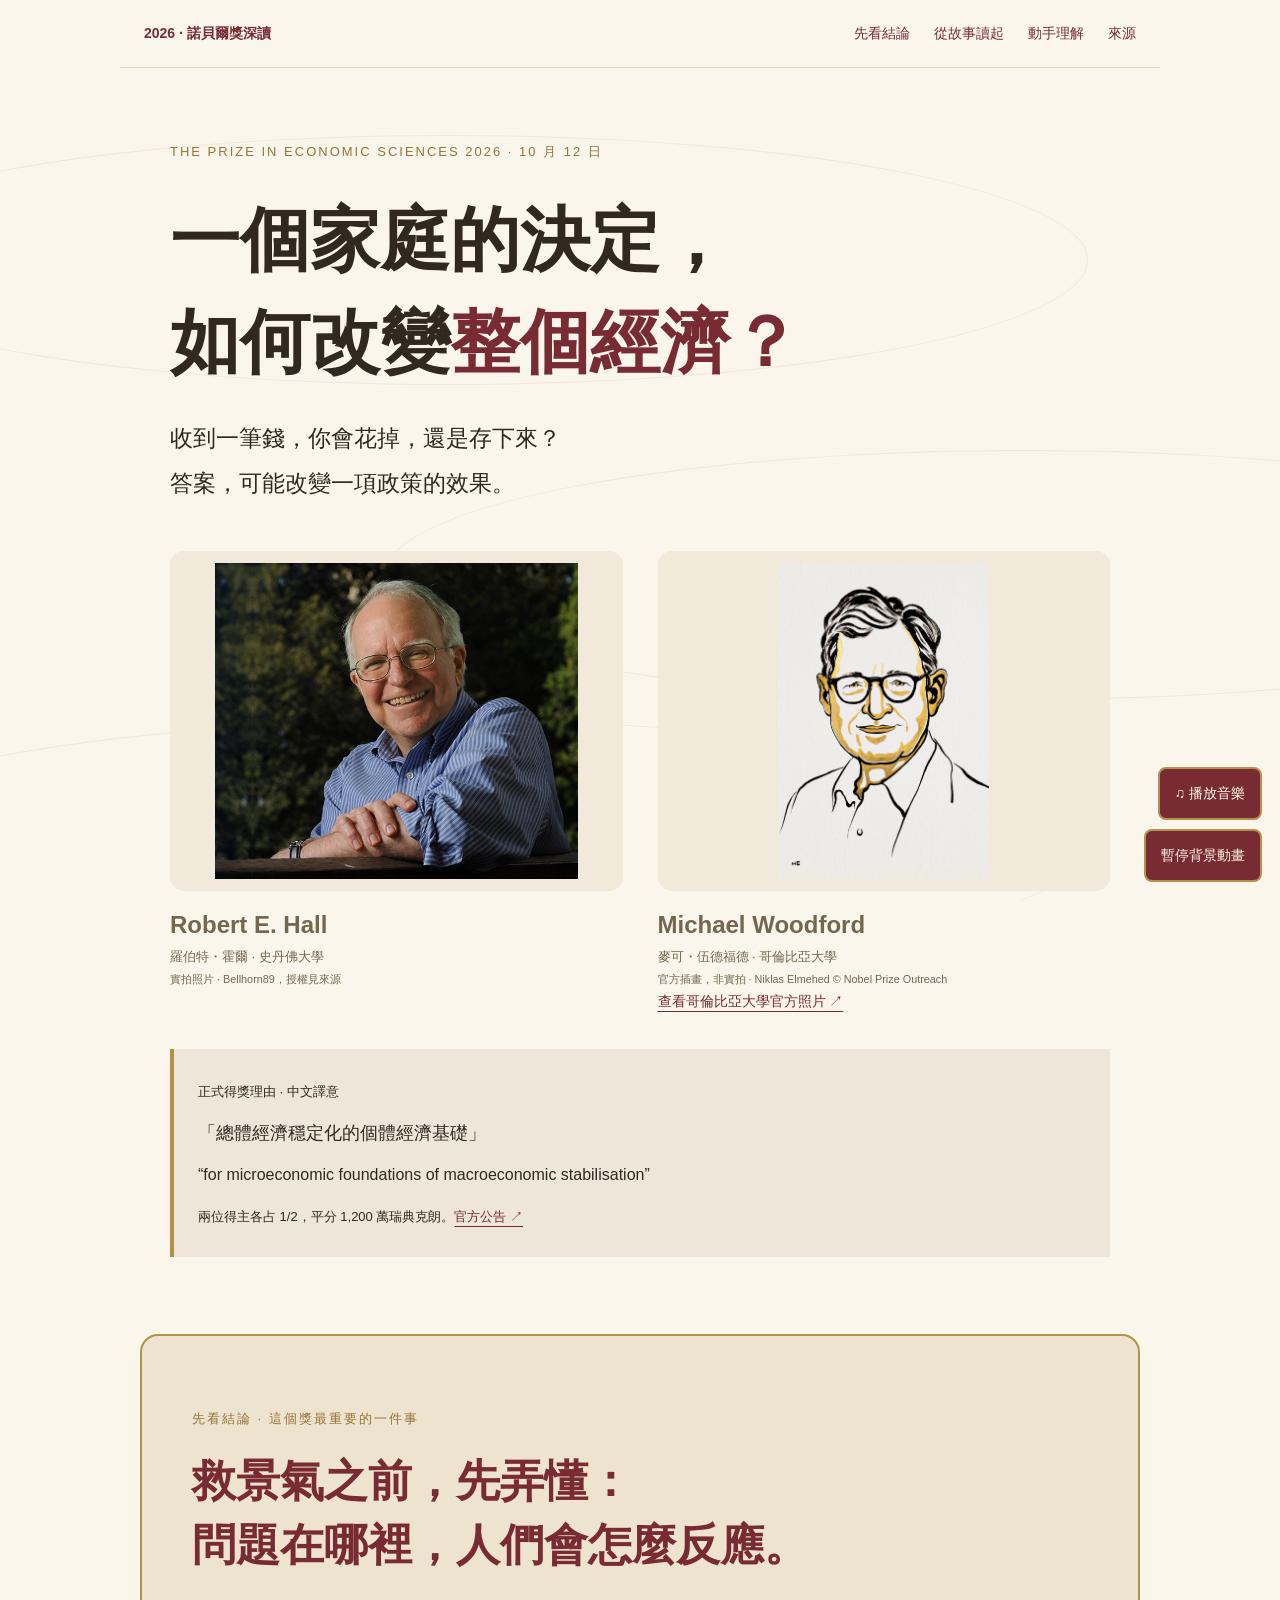
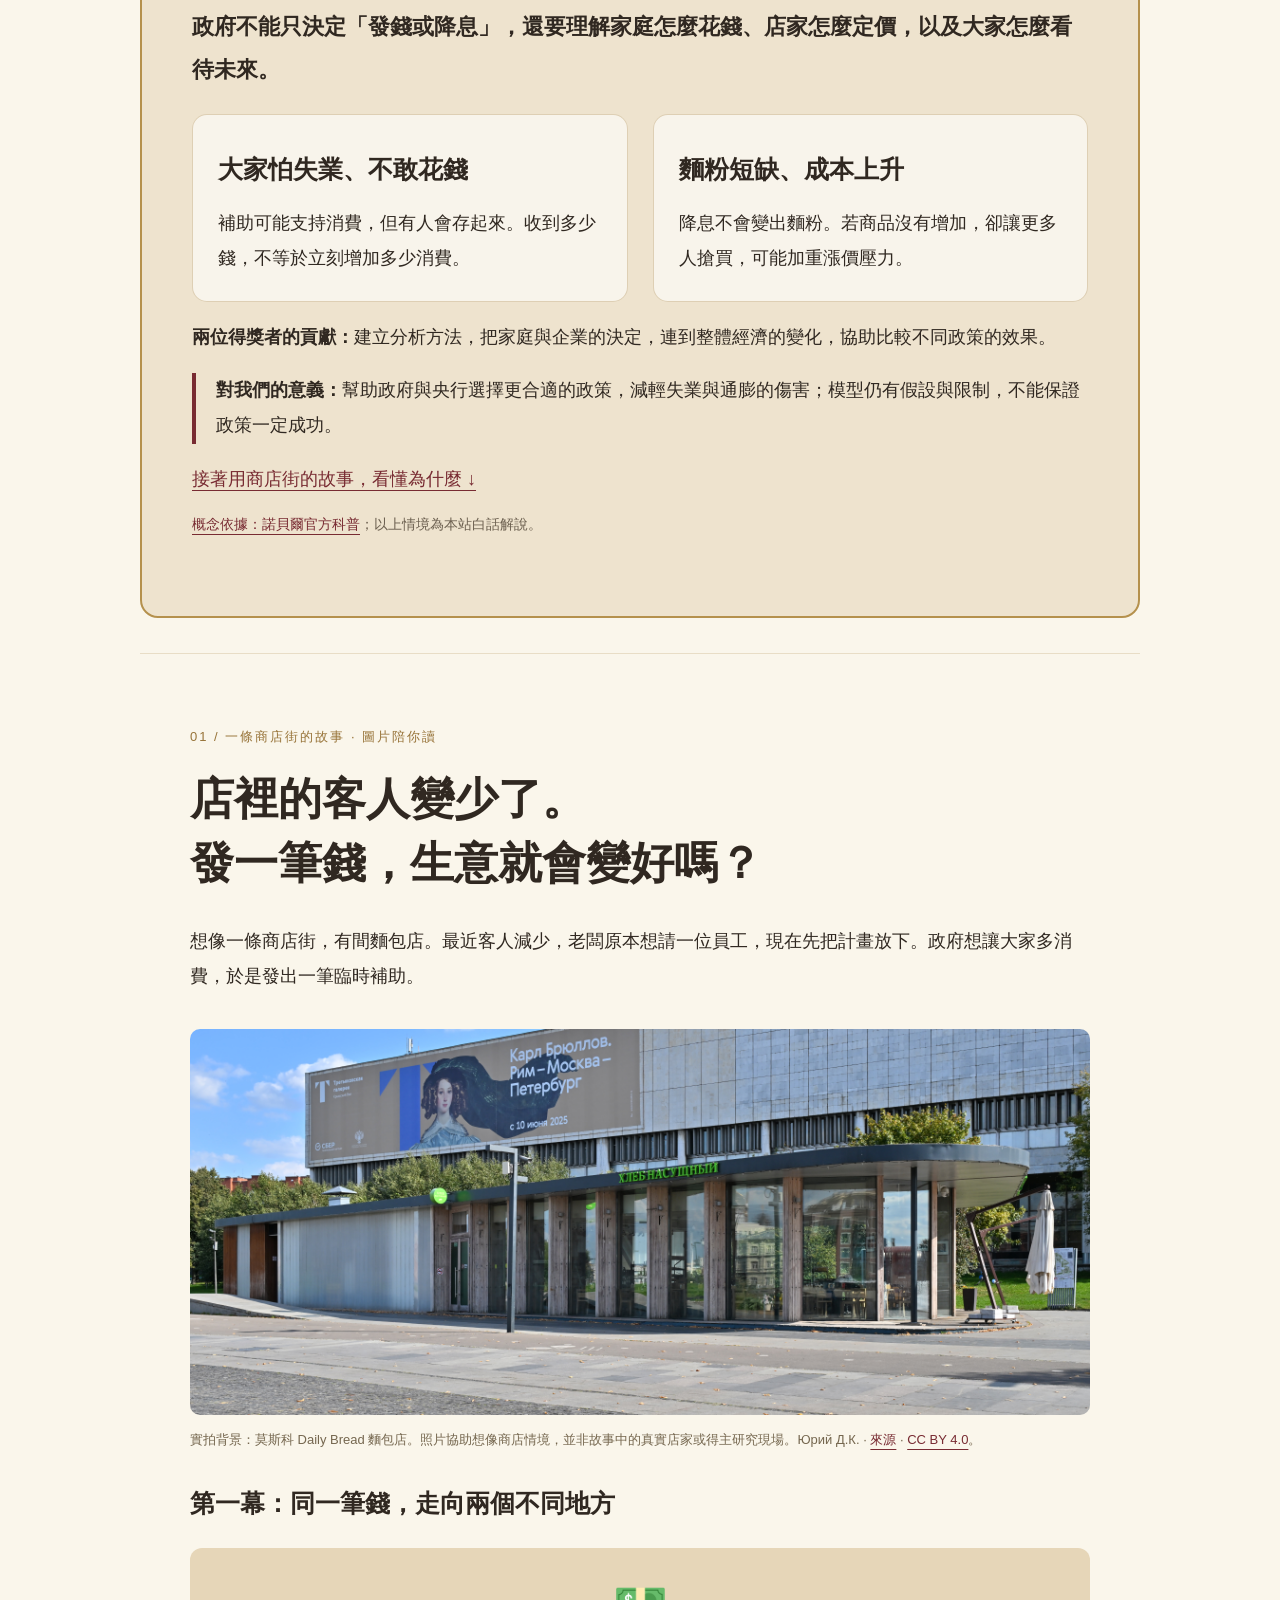
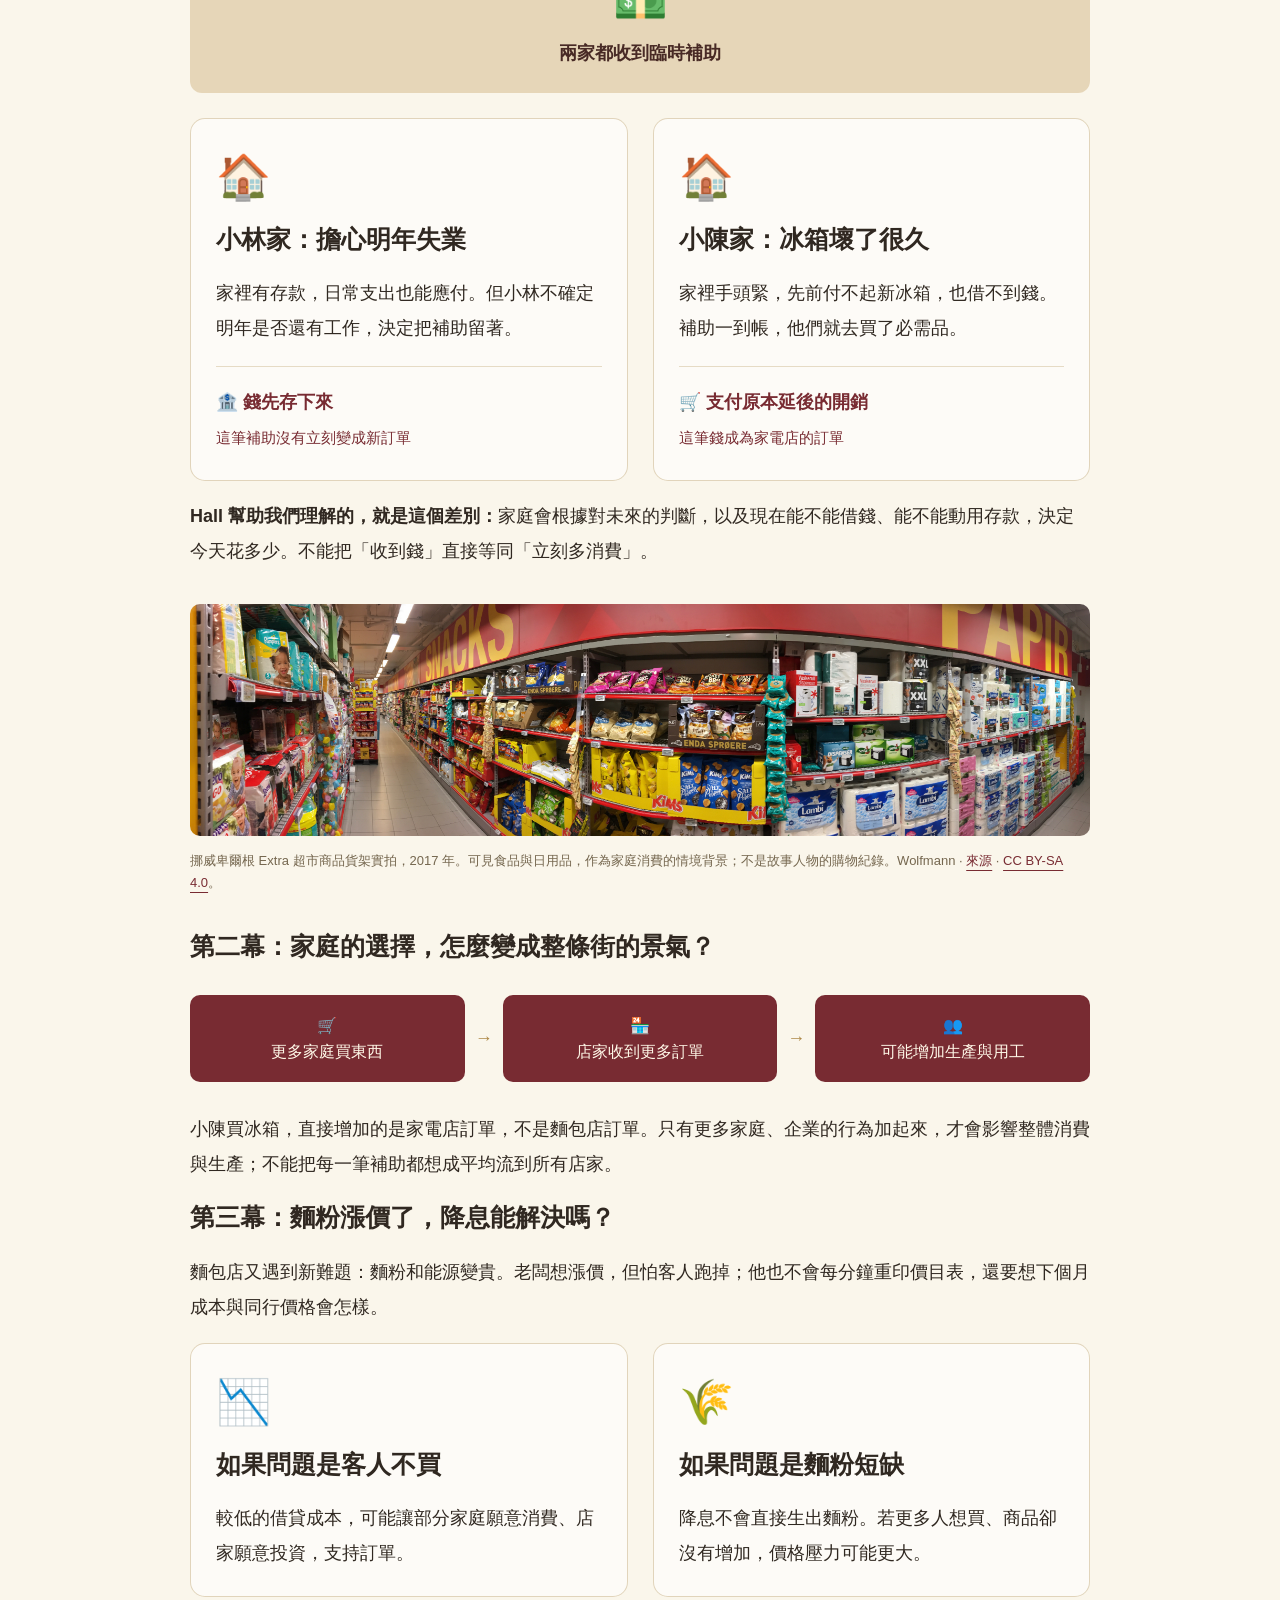
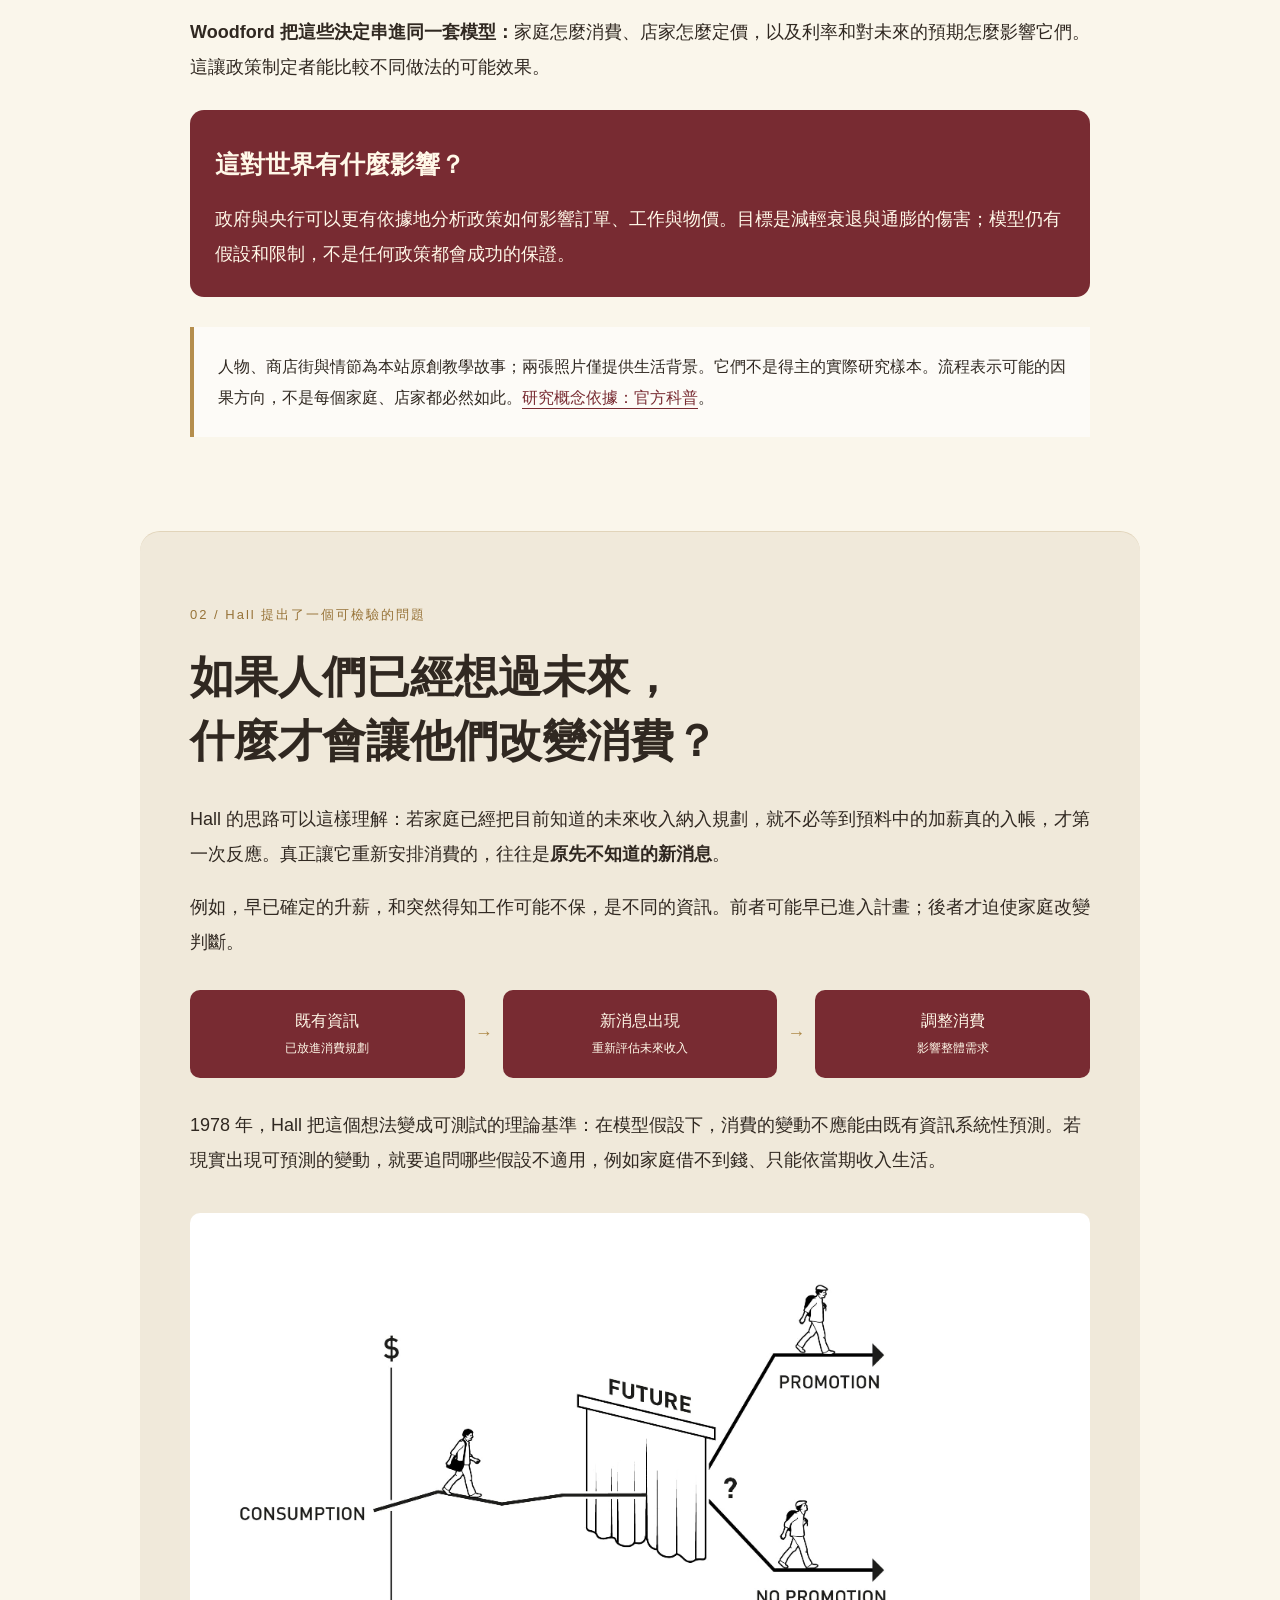
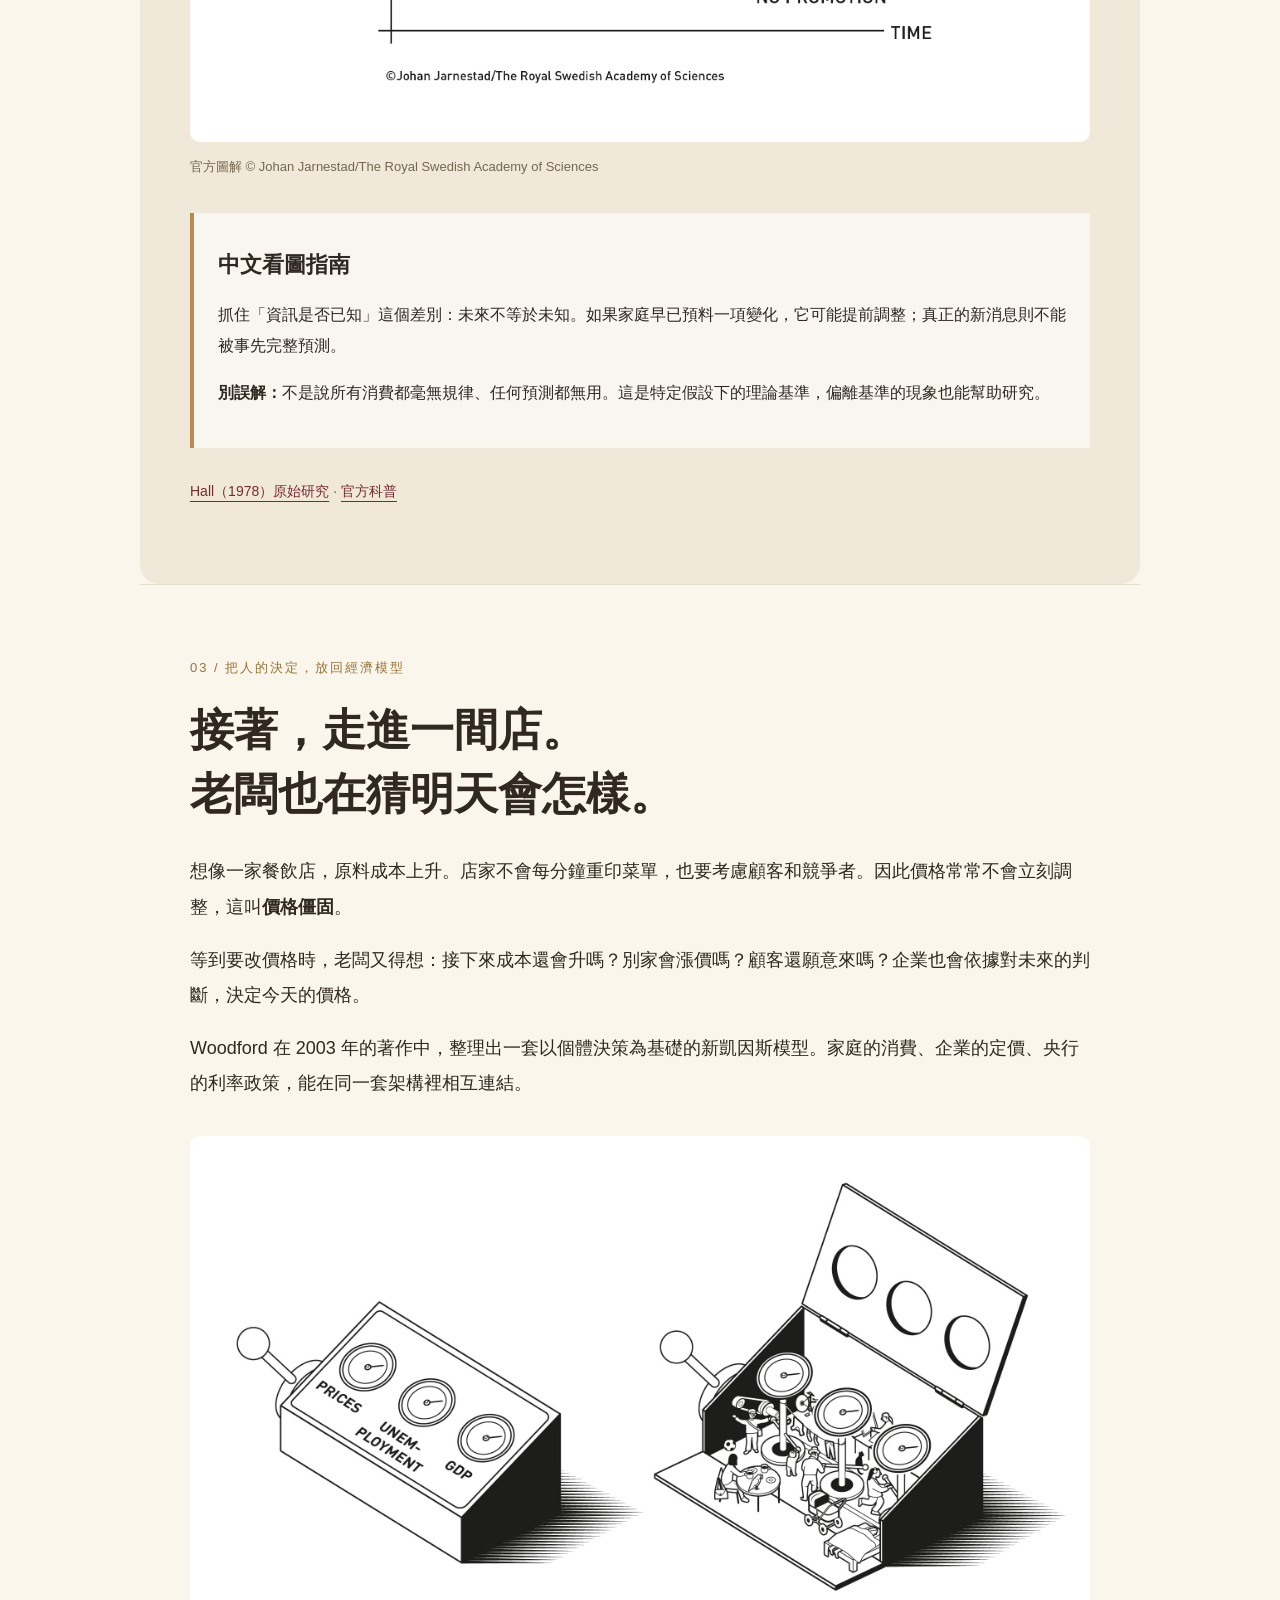
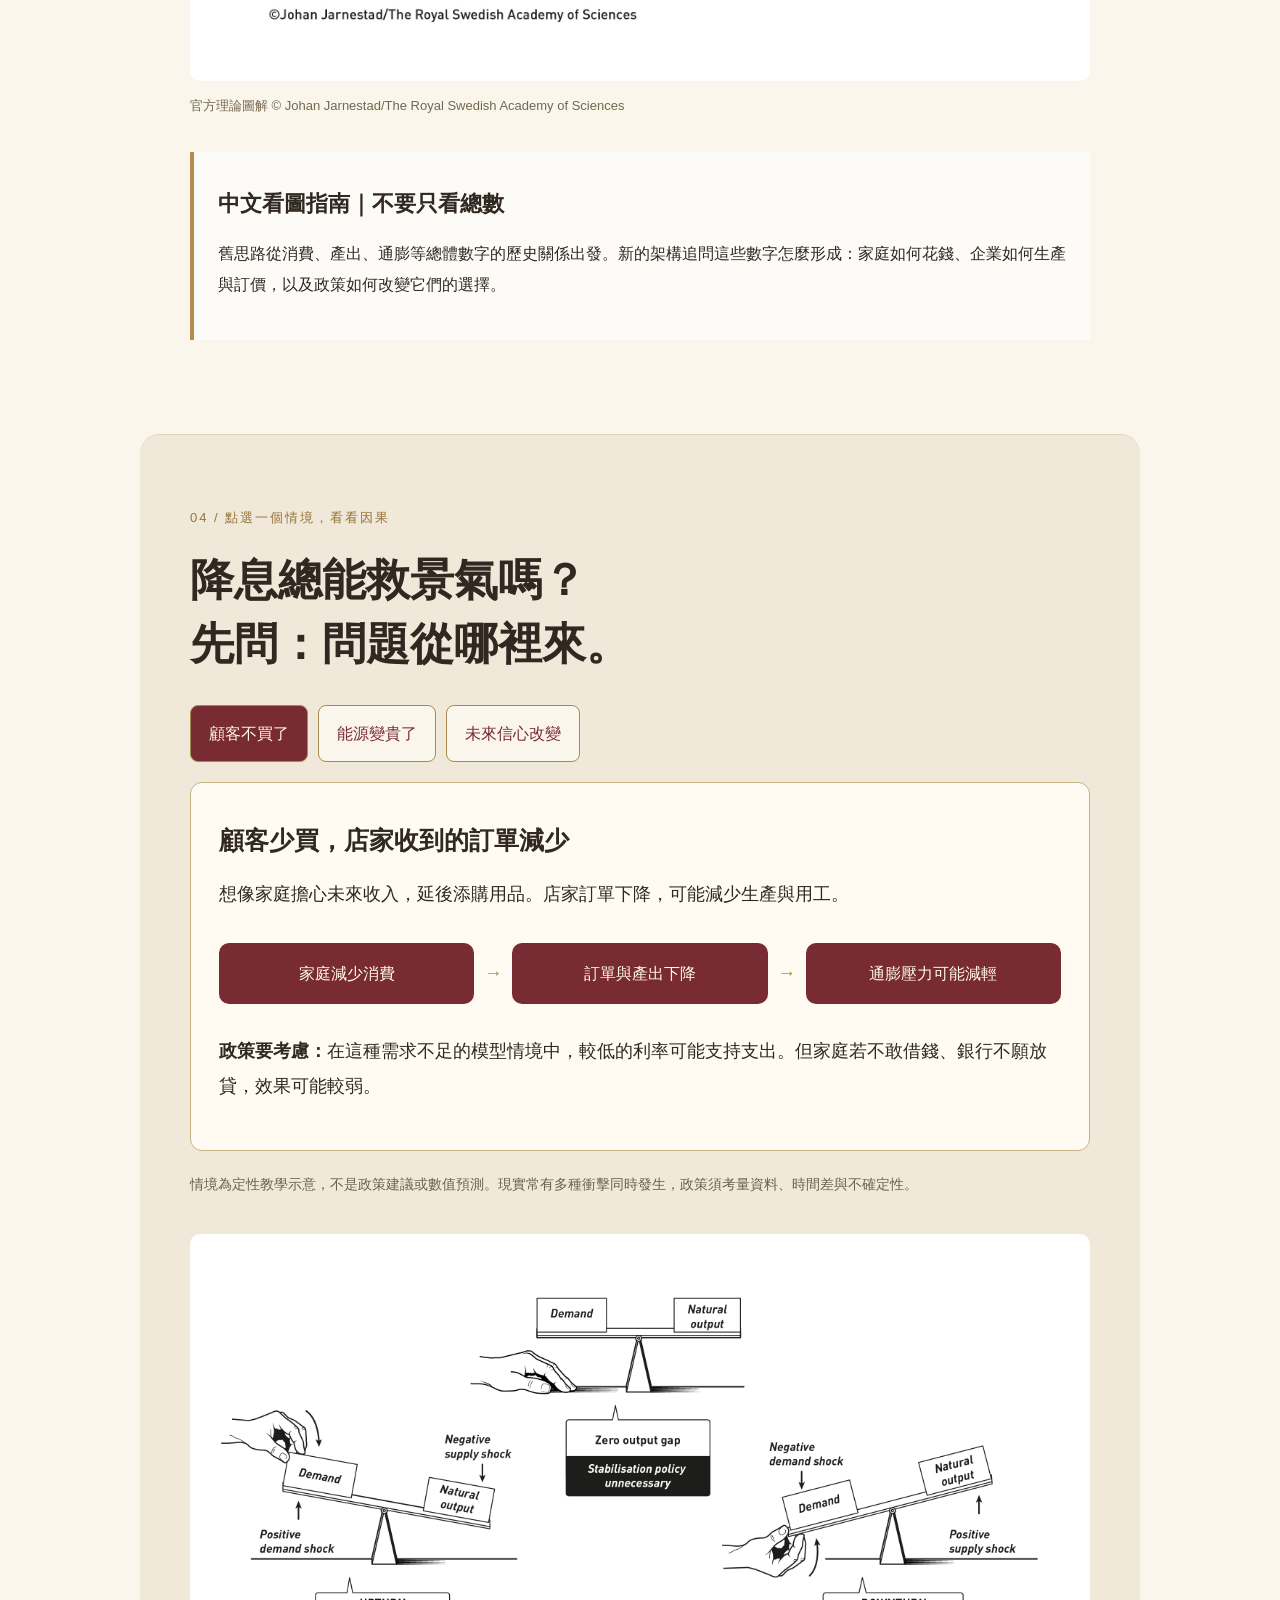
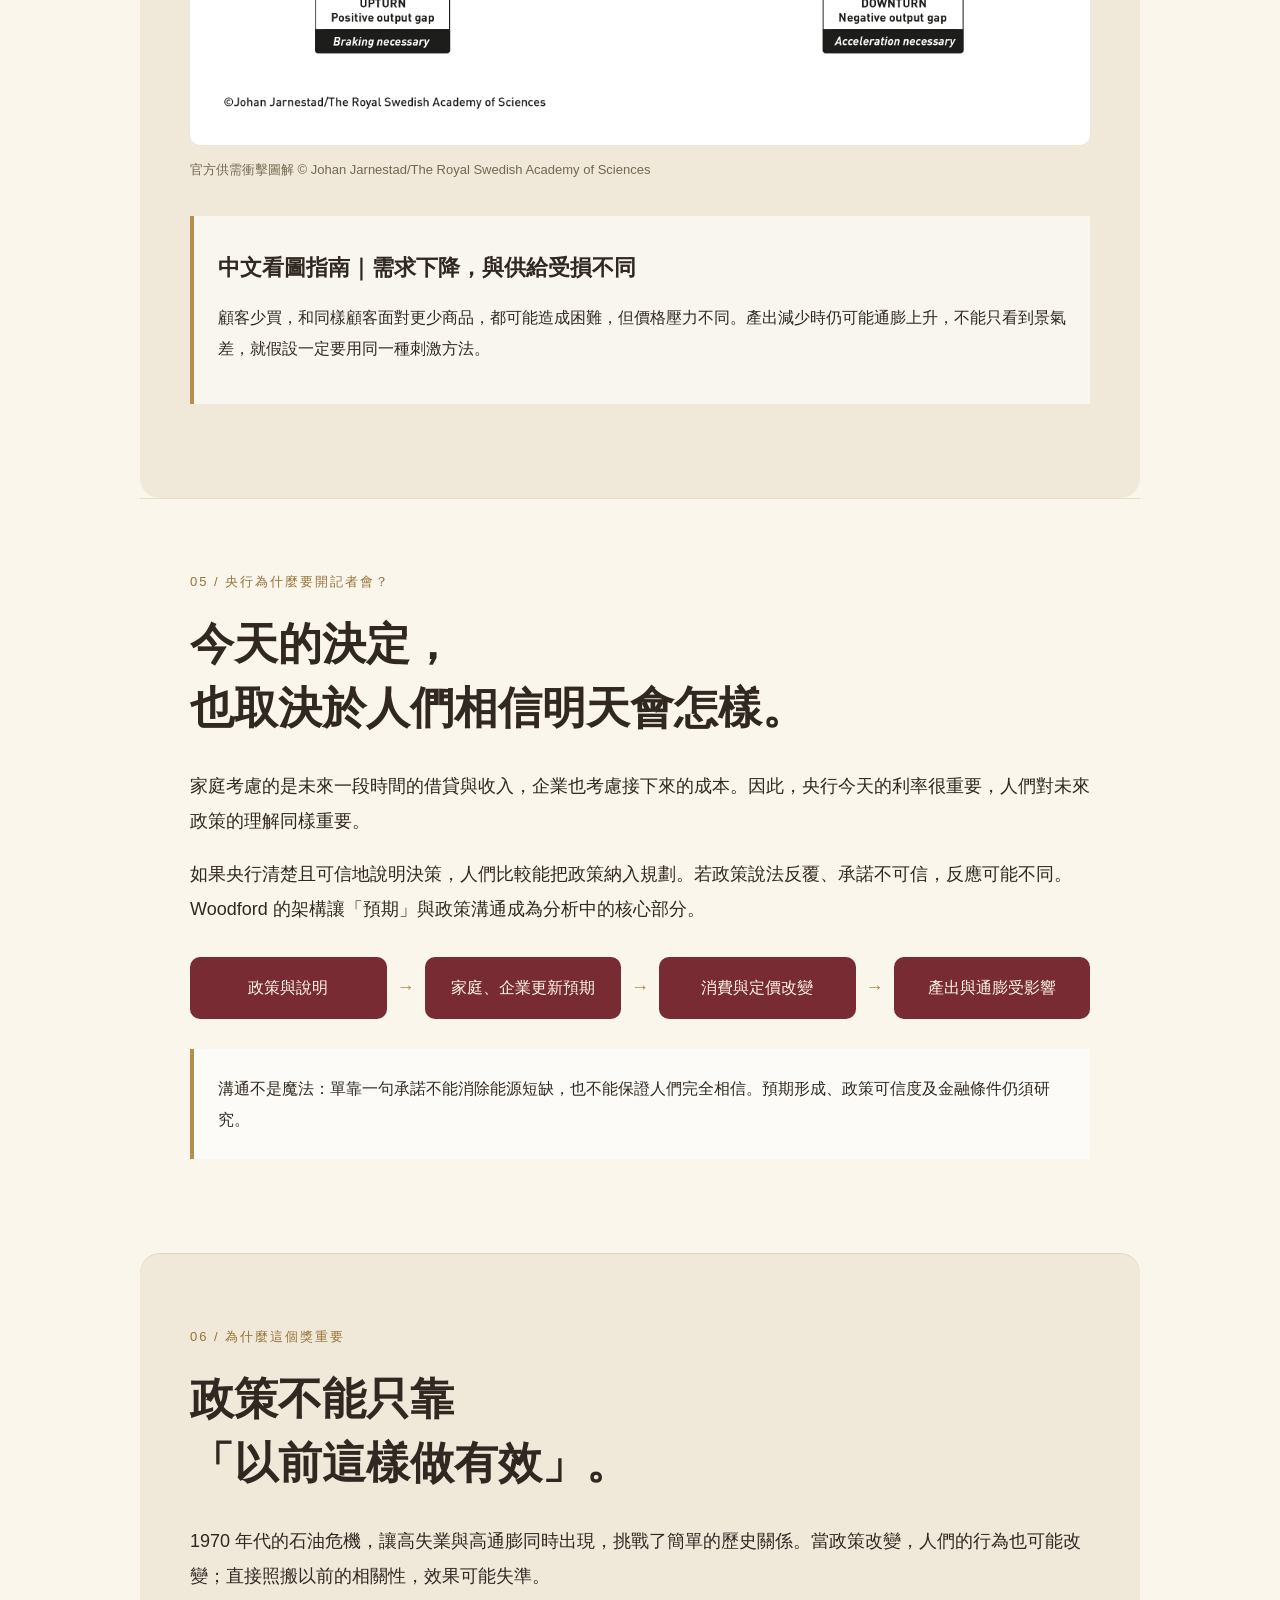
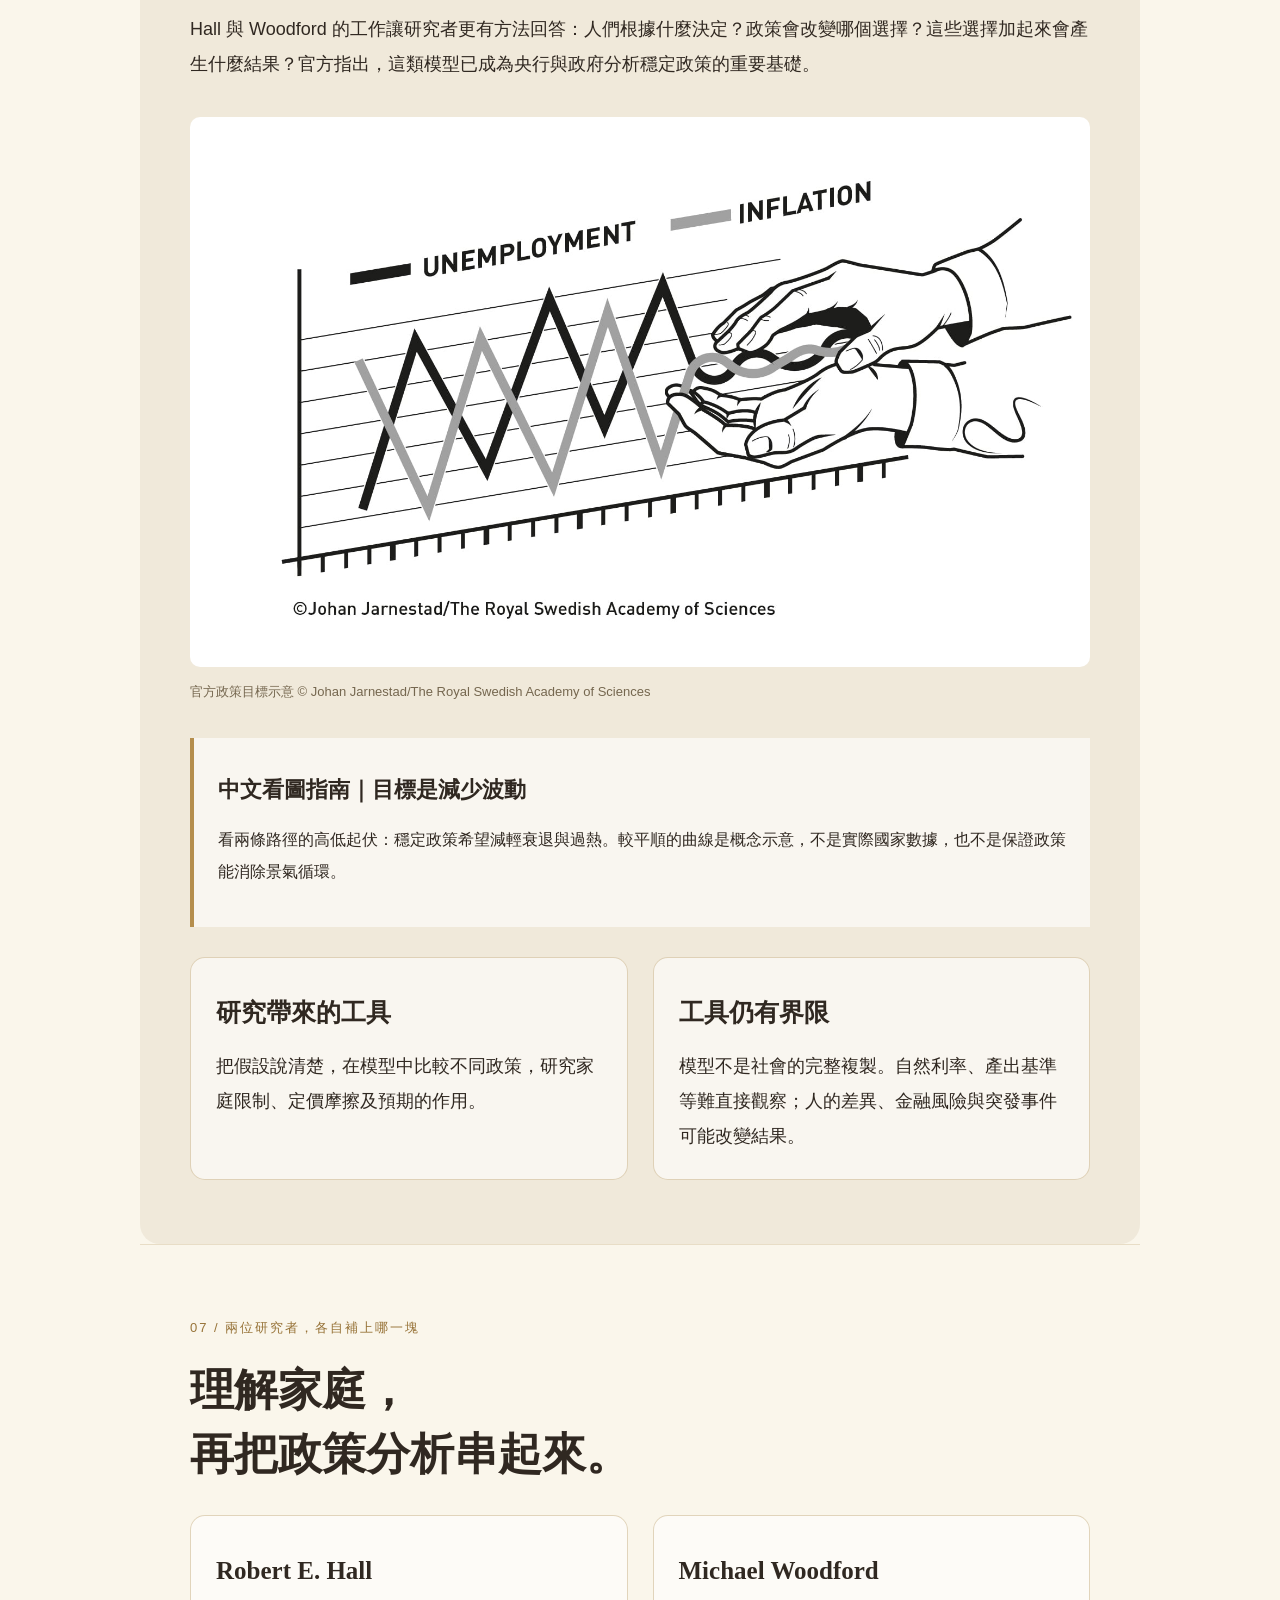
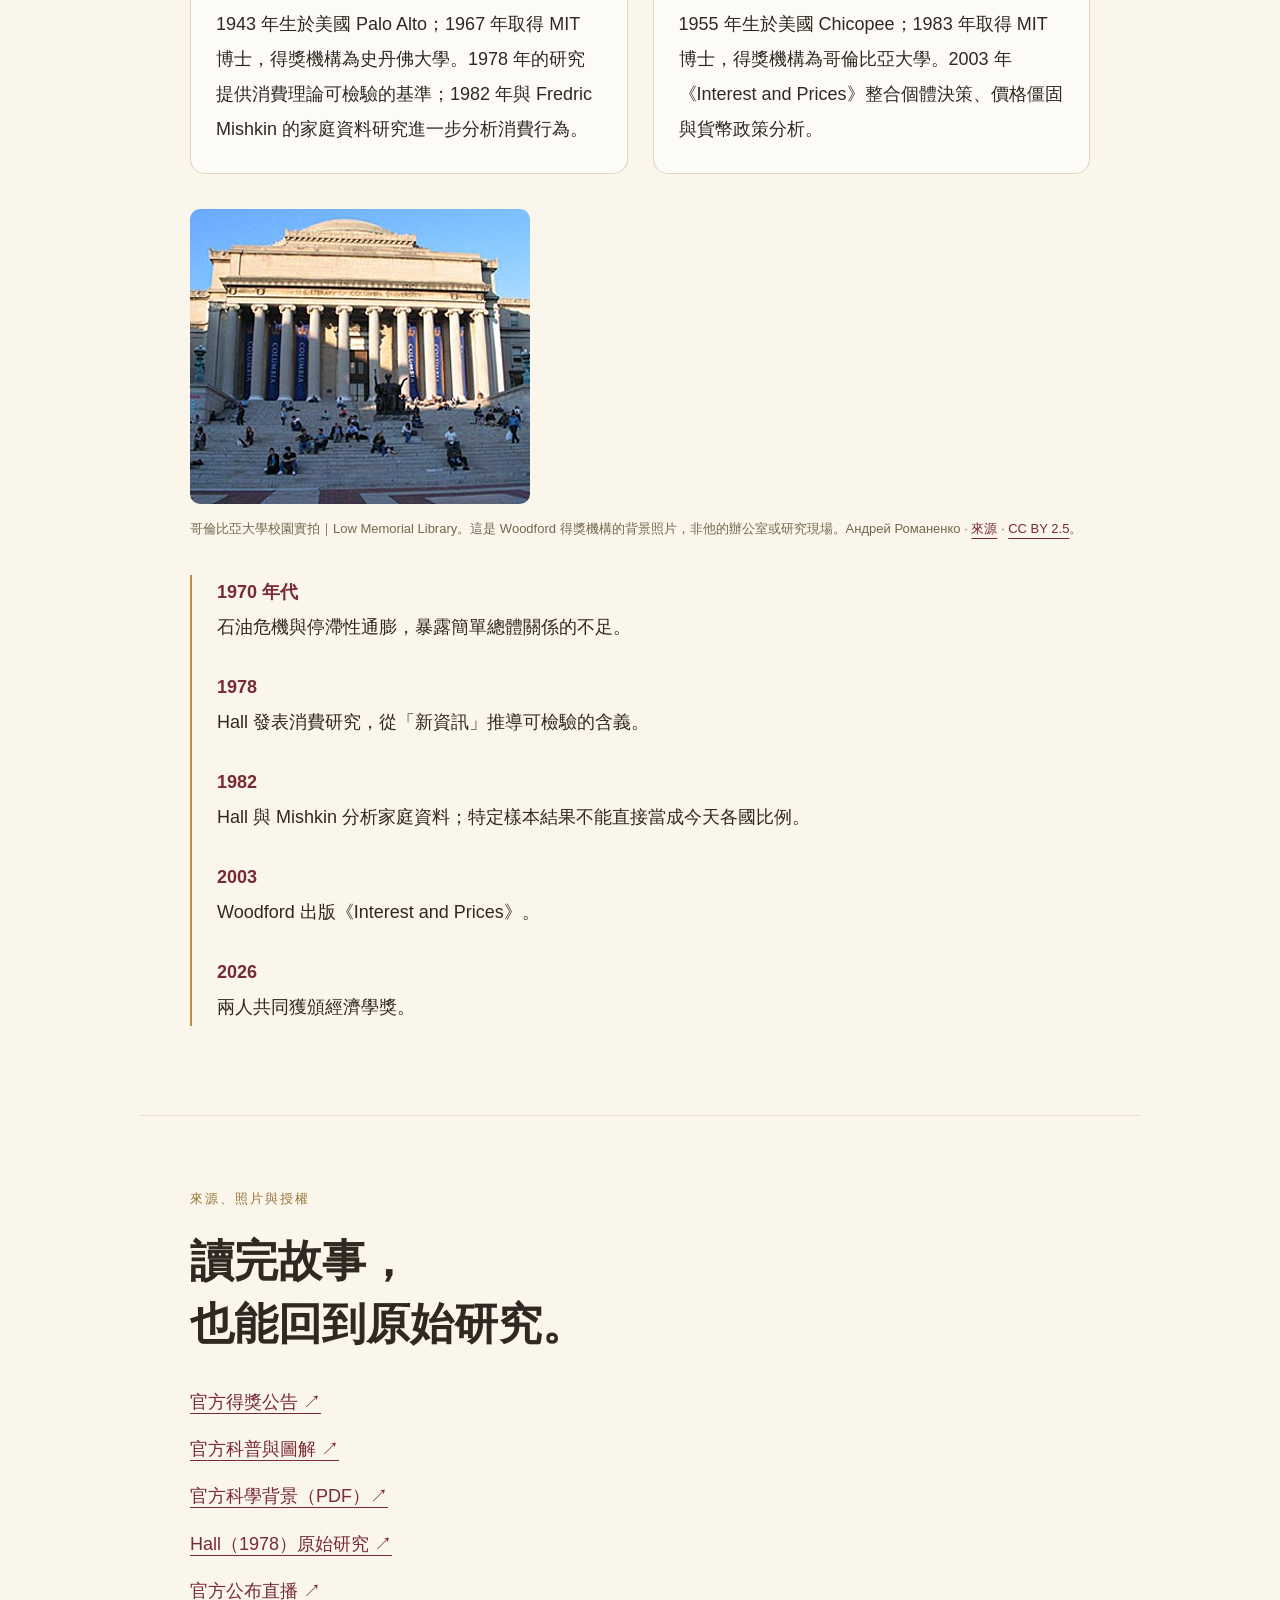
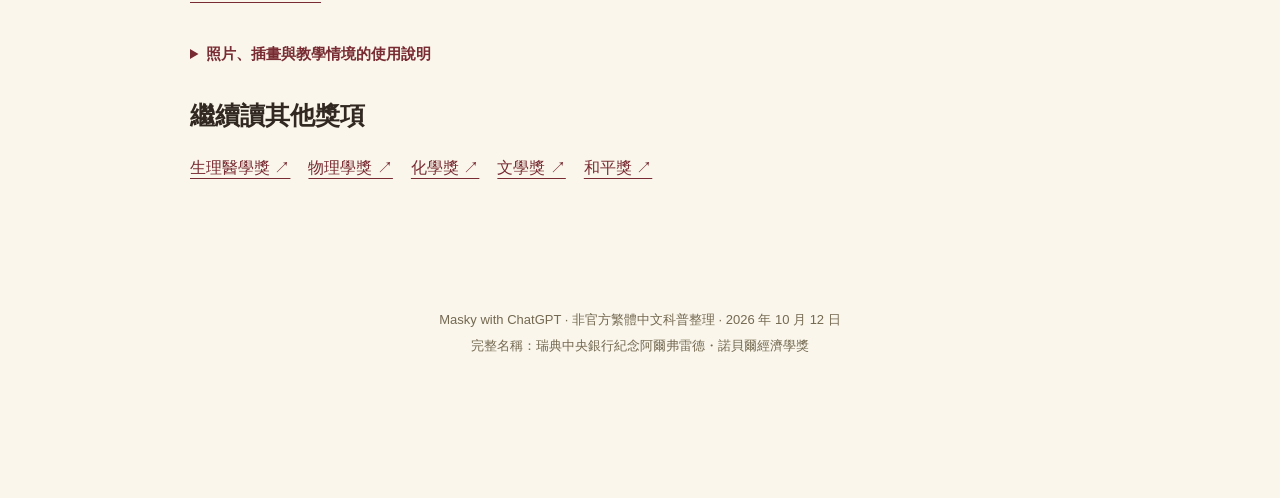
==== commit 20201d23: "Lead with the main policy conclusion and concrete examples" ====
--- a/index.html
+++ b/index.html
@@ -1 +1 @@
-<!doctype html><html lang="zh-Hant"><head><meta charset="utf-8"><meta name="viewport" content="width=device-width,initial-scale=1"><title>一個家庭的決定，如何改變整個經濟？｜2026 經濟學獎</title><meta name="description" content="用家庭、店家與央行的故事，理解 Robert E. Hall 與 Michael Woodford 的研究：預期、消費、價格僵固與穩定政策。"><meta property="og:title" content="一個家庭的決定，如何改變整個經濟？"><meta property="og:description" content="2026 經濟學獎｜Hall × Woodford，從生活故事理解政策為何有效或失準。"><meta property="og:type" content="website"><meta property="og:url" content="https://maskywg.github.io/nobel-2026-economics-microfoundations/"><meta property="og:image" content="https://maskywg.github.io/nobel-2026-economics-microfoundations/assets/share-v2.png"><meta property="og:image:width" content="1200"><meta property="og:image:height" content="630"><meta name="twitter:card" content="summary_large_image"><link rel="stylesheet" href="style.css?v=goods-3"></head><body><div class="ambient" aria-hidden="true"><i></i><i></i><i></i></div><button id="motion" class="motion">暫停背景動畫</button><nav><a href="#" class="brand">2026 · 諾貝爾獎深讀</a><a href="#story">從故事讀起</a><a href="#demo">動手理解</a><a href="#sources">來源</a></nav><header class="hero"><small>THE PRIZE IN ECONOMIC SCIENCES 2026 · 10 月 12 日</small><h1>一個家庭的決定，<br>如何改變<span>整個經濟？</span></h1><p class="lead">收到一筆錢，你會花掉，還是存下來？<br>答案，可能改變一項政策的效果。</p><div class="laureates"><figure><img src="assets/hall-photo.png" alt="Robert E. Hall 實拍肖像"><figcaption><b>Robert E. Hall</b><br>羅伯特・霍爾 · 史丹佛大學<br><small>實拍照片 · Bellhorn89，授權見來源</small></figcaption></figure><figure><img src="assets/woodford.jpg" alt="Michael Woodford 官方肖像插畫"><figcaption><b>Michael Woodford</b><br>麥可・伍德福德 · 哥倫比亞大學<br><small>官方插畫，非實拍 · Niklas Elmehed © Nobel Prize Outreach</small><br><a href="https://iserp.columbia.edu/content/michael-woodford" target="_blank" rel="noopener">查看哥倫比亞大學官方照片 ↗</a></figcaption></figure></div><div class="award"><small>正式得獎理由 · 中文譯意</small><p>「總體經濟穩定化的個體經濟基礎」</p><p lang="en">“for microeconomic foundations of macroeconomic stabilisation”</p><small>兩位得主各占 1/2，平分 1,200 萬瑞典克朗。<a href="https://www.nobelprize.org/prizes/economic-sciences/2026/press-release/">官方公告 ↗</a></small></div></header><main><section id="story"><small>01 / 一條商店街的故事 · 圖片陪你讀</small><h2>店裡的客人變少了。<br>發一筆錢，生意就會變好嗎？</h2><p>想像一條商店街，有間麵包店。最近客人減少，老闆原本想請一位員工，現在先把計畫放下。政府想讓大家多消費，於是發出一筆臨時補助。</p><figure class="story-photo"><img loading="lazy" src="assets/bakery.jpg" alt="麵包店外觀的實拍照片，作為商店故事背景"><figcaption>實拍背景：莫斯科 Daily Bread 麵包店。照片協助想像商店情境，並非故事中的真實店家或得主研究現場。Юрий Д.К. · <a href="https://commons.wikimedia.org/wiki/File:Moscow._Bakery_%22Daily_Bread%221.jpg">來源</a> · <a href="https://creativecommons.org/licenses/by/4.0/">CC BY 4.0</a>。</figcaption></figure><h3>第一幕：同一筆錢，走向兩個不同地方</h3><div class="story-fork"><div class="story-start"><span class="story-icon" aria-hidden="true">💵</span><b>兩家都收到臨時補助</b></div><div class="two"><article><span class="story-icon" aria-hidden="true">🏠</span><h3>小林家：擔心明年失業</h3><p>家裡有存款，日常支出也能應付。但小林不確定明年是否還有工作，決定把補助留著。</p><div class="story-outcome"><span aria-hidden="true">🏦</span> 錢先存下來<br><small>這筆補助沒有立刻變成新訂單</small></div></article><article><span class="story-icon" aria-hidden="true">🏠</span><h3>小陳家：冰箱壞了很久</h3><p>家裡手頭緊，先前付不起新冰箱，也借不到錢。補助一到帳，他們就去買了必需品。</p><div class="story-outcome"><span aria-hidden="true">🛒</span> 支付原本延後的開銷<br><small>這筆錢成為家電店的訂單</small></div></article></div></div><p><b>Hall 幫助我們理解的，就是這個差別：</b>家庭會根據對未來的判斷，以及現在能不能借錢、能不能動用存款，決定今天花多少。不能把「收到錢」直接等同「立刻多消費」。</p><figure class="story-photo"><img loading="lazy" src="assets/market-goods.jpg" alt="挪威超市商品貨架實拍，可見食品、紙品與日用品"><figcaption>挪威卑爾根 Extra 超市商品貨架實拍，2017 年。可見食品與日用品，作為家庭消費的情境背景；不是故事人物的購物紀錄。Wolfmann · <a href="https://commons.wikimedia.org/wiki/File:Extra_(Coop_supermarket)_Bergen_Storsenter_Norway_2017-11-16_snacks_aisle_distorted_panorama.jpg">來源</a> · <a href="https://creativecommons.org/licenses/by-sa/4.0/">CC BY-SA 4.0</a>。</figcaption></figure><h3>第二幕：家庭的選擇，怎麼變成整條街的景氣？</h3><div class="chain"><div><span aria-hidden="true">🛒</span><br>更多家庭買東西</div><b>→</b><div><span aria-hidden="true">🏪</span><br>店家收到更多訂單</div><b>→</b><div><span aria-hidden="true">👥</span><br>可能增加生產與用工</div></div><p>小陳買冰箱，直接增加的是家電店訂單，不是麵包店訂單。只有更多家庭、企業的行為加起來，才會影響整體消費與生產；不能把每一筆補助都想成平均流到所有店家。</p><h3>第三幕：麵粉漲價了，降息能解決嗎？</h3><p>麵包店又遇到新難題：麵粉和能源變貴。老闆想漲價，但怕客人跑掉；他也不會每分鐘重印價目表，還要想下個月成本與同行價格會怎樣。</p><div class="two"><article><span class="story-icon" aria-hidden="true">📉</span><h3>如果問題是客人不買</h3><p>較低的借貸成本，可能讓部分家庭願意消費、店家願意投資，支持訂單。</p></article><article><span class="story-icon" aria-hidden="true">🌾</span><h3>如果問題是麵粉短缺</h3><p>降息不會直接生出麵粉。若更多人想買、商品卻沒有增加，價格壓力可能更大。</p></article></div><p><b>Woodford 把這些決定串進同一套模型：</b>家庭怎麼消費、店家怎麼定價，以及利率和對未來的預期怎麼影響它們。這讓政策制定者能比較不同做法的可能效果。</p><div class="story-takeaway"><h3>這對世界有什麼影響？</h3><p>政府與央行可以更有依據地分析政策如何影響訂單、工作與物價。目標是減輕衰退與通膨的傷害；模型仍有假設和限制，不是任何政策都會成功的保證。</p></div><aside>人物、商店街與情節為本站原創教學故事；兩張照片僅提供生活背景。它們不是得主的實際研究樣本。流程表示可能的因果方向，不是每個家庭、店家都必然如此。<a href="https://www.nobelprize.org/prizes/economic-sciences/2026/popular-information/">研究概念依據：官方科普</a>。</aside></section><section class="tinted"><small>02 / Hall 提出了一個可檢驗的問題</small><h2>如果人們已經想過未來，<br>什麼才會讓他們改變消費？</h2><p>Hall 的思路可以這樣理解：若家庭已經把目前知道的未來收入納入規劃，就不必等到預料中的加薪真的入帳，才第一次反應。真正讓它重新安排消費的，往往是<b>原先不知道的新消息</b>。</p><p>例如，早已確定的升薪，和突然得知工作可能不保，是不同的資訊。前者可能早已進入計畫；後者才迫使家庭改變判斷。</p><div class="chain"><div>既有資訊<br><small>已放進消費規劃</small></div><b>→</b><div>新消息出現<br><small>重新評估未來收入</small></div><b>→</b><div>調整消費<br><small>影響整體需求</small></div></div><p>1978 年，Hall 把這個想法變成可測試的理論基準：在模型假設下，消費的變動不應能由既有資訊系統性預測。若現實出現可預測的變動，就要追問哪些假設不適用，例如家庭借不到錢、只能依當期收入生活。</p><figure><img loading="lazy" src="assets/consumption.jpg" alt="官方圖解：新資訊與家庭消費變動"><figcaption>官方圖解 © Johan Jarnestad/The Royal Swedish Academy of Sciences</figcaption></figure><div class="guide"><h3>中文看圖指南</h3><p>抓住「資訊是否已知」這個差別：未來不等於未知。如果家庭早已預料一項變化，它可能提前調整；真正的新消息則不能被事先完整預測。</p><p><b>別誤解：</b>不是說所有消費都毫無規律、任何預測都無用。這是特定假設下的理論基準，偏離基準的現象也能幫助研究。</p></div><p class="source"><a href="https://web.stanford.edu/~rehall/Stochastic-JPE-Dec-1978.pdf">Hall（1978）原始研究</a> · <a href="https://www.nobelprize.org/prizes/economic-sciences/2026/popular-information/">官方科普</a></p></section><section><small>03 / 把人的決定，放回經濟模型</small><h2>接著，走進一間店。<br>老闆也在猜明天會怎樣。</h2><p>想像一家餐飲店，原料成本上升。店家不會每分鐘重印菜單，也要考慮顧客和競爭者。因此價格常常不會立刻調整，這叫<b>價格僵固</b>。</p><p>等到要改價格時，老闆又得想：接下來成本還會升嗎？別家會漲價嗎？顧客還願意來嗎？企業也會依據對未來的判斷，決定今天的價格。</p><p>Woodford 在 2003 年的著作中，整理出一套以個體決策為基礎的新凱因斯模型。家庭的消費、企業的定價、央行的利率政策，能在同一套架構裡相互連結。</p><figure><img loading="lazy" src="assets/foundation.jpg" alt="官方圖解比較由總體相關性到家庭與企業決策的模型"><figcaption>官方理論圖解 © Johan Jarnestad/The Royal Swedish Academy of Sciences</figcaption></figure><div class="guide"><h3>中文看圖指南｜不要只看總數</h3><p>舊思路從消費、產出、通膨等總體數字的歷史關係出發。新的架構追問這些數字怎麼形成：家庭如何花錢、企業如何生產與訂價，以及政策如何改變它們的選擇。</p></div></section><section id="demo" class="tinted"><small>04 / 點選一個情境，看看因果</small><h2>降息總能救景氣嗎？<br>先問：問題從哪裡來。</h2><div role="tablist" aria-label="經濟情境比較" class="tabs"><button role="tab" data-scene="demand" id="tab-demand" aria-controls="scene" aria-selected="true">顧客不買了</button><button role="tab" data-scene="supply" id="tab-supply" aria-controls="scene" aria-selected="false">能源變貴了</button><button role="tab" data-scene="expect" id="tab-expect" aria-controls="scene" aria-selected="false">未來信心改變</button></div><article id="scene" role="tabpanel" aria-labelledby="tab-demand" tabindex="0"></article><p class="source">情境為定性教學示意，不是政策建議或數值預測。現實常有多種衝擊同時發生，政策須考量資料、時間差與不確定性。</p><figure><img loading="lazy" src="assets/balance.jpg" alt="官方示意：供給與需求衝擊使經濟失去平衡"><figcaption>官方供需衝擊圖解 © Johan Jarnestad/The Royal Swedish Academy of Sciences</figcaption></figure><div class="guide"><h3>中文看圖指南｜需求下降，與供給受損不同</h3><p>顧客少買，和同樣顧客面對更少商品，都可能造成困難，但價格壓力不同。產出減少時仍可能通膨上升，不能只看到景氣差，就假設一定要用同一種刺激方法。</p></div></section><section><small>05 / 央行為什麼要開記者會？</small><h2>今天的決定，<br>也取決於人們相信明天會怎樣。</h2><p>家庭考慮的是未來一段時間的借貸與收入，企業也考慮接下來的成本。因此，央行今天的利率很重要，人們對未來政策的理解同樣重要。</p><p>如果央行清楚且可信地說明決策，人們比較能把政策納入規劃。若政策說法反覆、承諾不可信，反應可能不同。Woodford 的架構讓「預期」與政策溝通成為分析中的核心部分。</p><div class="chain"><div>政策與說明</div><b>→</b><div>家庭、企業更新預期</div><b>→</b><div>消費與定價改變</div><b>→</b><div>產出與通膨受影響</div></div><aside>溝通不是魔法：單靠一句承諾不能消除能源短缺，也不能保證人們完全相信。預期形成、政策可信度及金融條件仍須研究。</aside></section><section class="tinted"><small>06 / 為什麼這個獎重要</small><h2>政策不能只靠<br>「以前這樣做有效」。</h2><p>1970 年代的石油危機，讓高失業與高通膨同時出現，挑戰了簡單的歷史關係。當政策改變，人們的行為也可能改變；直接照搬以前的相關性，效果可能失準。</p><p>Hall 與 Woodford 的工作讓研究者更有方法回答：人們根據什麼決定？政策會改變哪個選擇？這些選擇加起來會產生什麼結果？官方指出，這類模型已成為央行與政府分析穩定政策的重要基礎。</p><figure><img loading="lazy" src="assets/cycle.jpg" alt="官方圖解：穩定政策試圖減少景氣波動"><figcaption>官方政策目標示意 © Johan Jarnestad/The Royal Swedish Academy of Sciences</figcaption></figure><div class="guide"><h3>中文看圖指南｜目標是減少波動</h3><p>看兩條路徑的高低起伏：穩定政策希望減輕衰退與過熱。較平順的曲線是概念示意，不是實際國家數據，也不是保證政策能消除景氣循環。</p></div><div class="two"><article><h3>研究帶來的工具</h3><p>把假設說清楚，在模型中比較不同政策，研究家庭限制、定價摩擦及預期的作用。</p></article><article><h3>工具仍有界限</h3><p>模型不是社會的完整複製。自然利率、產出基準等難直接觀察；人的差異、金融風險與突發事件可能改變結果。</p></article></div></section><section><small>07 / 兩位研究者，各自補上哪一塊</small><h2>理解家庭，<br>再把政策分析串起來。</h2><div class="two"><article><h3>Robert E. Hall</h3><p>1943 年生於美國 Palo Alto；1967 年取得 MIT 博士，得獎機構為史丹佛大學。1978 年的研究提供消費理論可檢驗的基準；1982 年與 Fredric Mishkin 的家庭資料研究進一步分析消費行為。</p></article><article><h3>Michael Woodford</h3><p>1955 年生於美國 Chicopee；1983 年取得 MIT 博士，得獎機構為哥倫比亞大學。2003 年《Interest and Prices》整合個體決策、價格僵固與貨幣政策分析。</p></article></div><figure><img loading="lazy" src="assets/columbia.jpg" alt="哥倫比亞大學 Low Memorial Library 的實拍外觀"><figcaption>哥倫比亞大學校園實拍｜Low Memorial Library。這是 Woodford 得獎機構的背景照片，非他的辦公室或研究現場。Андрей Романенко · <a href="https://commons.wikimedia.org/wiki/File:Low_Memorial_Library_Columbia_University_NYC_2.jpg">來源</a> · <a href="https://creativecommons.org/licenses/by/2.5/">CC BY 2.5</a>。</figcaption></figure><ol class="timeline"><li><b>1970 年代</b>石油危機與停滯性通膨，暴露簡單總體關係的不足。</li><li><b>1978</b>Hall 發表消費研究，從「新資訊」推導可檢驗的含義。</li><li><b>1982</b>Hall 與 Mishkin 分析家庭資料；特定樣本結果不能直接當成今天各國比例。</li><li><b>2003</b>Woodford 出版《Interest and Prices》。</li><li><b>2026</b>兩人共同獲頒經濟學獎。</li></ol></section><section id="sources"><small>來源、照片與授權</small><h2>讀完故事，<br>也能回到原始研究。</h2><div class="sources"><a href="https://www.nobelprize.org/prizes/economic-sciences/2026/press-release/">官方得獎公告 ↗</a><a href="https://www.nobelprize.org/prizes/economic-sciences/2026/popular-information/">官方科普與圖解 ↗</a><a href="https://www.nobelprize.org/uploads/2026/10/advanced-economicsciencesprize2026.pdf">官方科學背景（PDF）↗</a><a href="https://web.stanford.edu/~rehall/Stochastic-JPE-Dec-1978.pdf">Hall（1978）原始研究 ↗</a><a href="https://www.youtube.com/watch?v=RJjHROJh-FI">官方公布直播 ↗</a></div><details><summary>照片、插畫與教學情境的使用說明</summary><p>Hall 實拍照片：Bellhorn89，Wikimedia Commons，CC0 公有領域奉獻；原圖未修改，網頁排版顯示裁切。<a href="https://commons.wikimedia.org/wiki/File:Hall-Robert_Headshot.png">照片來源</a> · <a href="https://creativecommons.org/publicdomain/zero/1.0/">授權</a>。</p><p>Woodford 頭像是官方插畫，不是照片：Niklas Elmehed © Nobel Prize Outreach。四幅英文圖解：© Johan Jarnestad/The Royal Swedish Academy of Sciences；依公告非商業使用條件署名，原圖未修改。<a href="https://www.nobelprize.org/about/copyright-information/">官方使用條件</a> · <a href="assets/sources.json">逐張來源</a>。</p><p>家庭與店家故事、中文看圖指南、互動因果圖為本站原創教育解說，沒有虛構為得主的實際觀察。背景線條是裝飾動畫，不是經濟數據；本站沒有 AI 生成照片。配樂〈Echoes Across Nine Centuries: The Light from the Cell〉由使用者提供。</p></details><h3>繼續讀其他獎項</h3><div class="prizes"><a href="https://maskywg.github.io/nobel-2026-optogenetics/">生理醫學獎 ↗</a><a href="https://maskywg.github.io/nobel-2026-physics-icecube/">物理學獎 ↗</a><a href="https://maskywg.github.io/nobel-2026-chemistry-chirality/">化學獎 ↗</a><a href="https://maskywg.github.io/nobel-2026-literature-carson/">文學獎 ↗</a><a href="https://maskywg.github.io/nobel-2026-peace-pillay/">和平獎 ↗</a></div></section></main><footer>Masky with ChatGPT · 非官方繁體中文科普整理 · 2026 年 10 月 12 日<br>完整名稱：瑞典中央銀行紀念阿爾弗雷德・諾貝爾經濟學獎</footer><script src="app.js"></script><audio id="background-music" src="assets/background-music.mp3" loop preload="metadata" autoplay></audio><button id="music-toggle" type="button" aria-pressed="false">♫ 播放音樂</button><span id="music-status" class="sr-only" role="status"></span><script src="music.js"></script></body></html>+<!doctype html><html lang="zh-Hant"><head><meta charset="utf-8"><meta name="viewport" content="width=device-width,initial-scale=1"><title>一個家庭的決定，如何改變整個經濟？｜2026 經濟學獎</title><meta name="description" content="用家庭、店家與央行的故事，理解 Robert E. Hall 與 Michael Woodford 的研究：預期、消費、價格僵固與穩定政策。"><meta property="og:title" content="一個家庭的決定，如何改變整個經濟？"><meta property="og:description" content="2026 經濟學獎｜Hall × Woodford，從生活故事理解政策為何有效或失準。"><meta property="og:type" content="website"><meta property="og:url" content="https://maskywg.github.io/nobel-2026-economics-microfoundations/"><meta property="og:image" content="https://maskywg.github.io/nobel-2026-economics-microfoundations/assets/share-v2.png"><meta property="og:image:width" content="1200"><meta property="og:image:height" content="630"><meta name="twitter:card" content="summary_large_image"><link rel="stylesheet" href="style.css?v=conclusion-1"></head><body><div class="ambient" aria-hidden="true"><i></i><i></i><i></i></div><button id="motion" class="motion">暫停背景動畫</button><nav><a href="#" class="brand">2026 · 諾貝爾獎深讀</a><a href="#conclusion">先看結論</a><a href="#story">從故事讀起</a><a href="#demo">動手理解</a><a href="#sources">來源</a></nav><header class="hero"><small>THE PRIZE IN ECONOMIC SCIENCES 2026 · 10 月 12 日</small><h1>一個家庭的決定，<br>如何改變<span>整個經濟？</span></h1><p class="lead">收到一筆錢，你會花掉，還是存下來？<br>答案，可能改變一項政策的效果。</p><div class="laureates"><figure><img src="assets/hall-photo.png" alt="Robert E. Hall 實拍肖像"><figcaption><b>Robert E. Hall</b><br>羅伯特・霍爾 · 史丹佛大學<br><small>實拍照片 · Bellhorn89，授權見來源</small></figcaption></figure><figure><img src="assets/woodford.jpg" alt="Michael Woodford 官方肖像插畫"><figcaption><b>Michael Woodford</b><br>麥可・伍德福德 · 哥倫比亞大學<br><small>官方插畫，非實拍 · Niklas Elmehed © Nobel Prize Outreach</small><br><a href="https://iserp.columbia.edu/content/michael-woodford" target="_blank" rel="noopener">查看哥倫比亞大學官方照片 ↗</a></figcaption></figure></div><div class="award"><small>正式得獎理由 · 中文譯意</small><p>「總體經濟穩定化的個體經濟基礎」</p><p lang="en">“for microeconomic foundations of macroeconomic stabilisation”</p><small>兩位得主各占 1/2，平分 1,200 萬瑞典克朗。<a href="https://www.nobelprize.org/prizes/economic-sciences/2026/press-release/">官方公告 ↗</a></small></div></header><main><section id="conclusion" class="conclusion"><small>先看結論 · 這個獎最重要的一件事</small><h2>救景氣之前，先弄懂：<br>問題在哪裡，人們會怎麼反應。</h2><p class="conclusion-lead"><strong>政府不能只決定「發錢或降息」，還要理解家庭怎麼花錢、店家怎麼定價，以及大家怎麼看待未來。</strong></p><div class="two"><article><h3>大家怕失業、不敢花錢</h3><p>補助可能支持消費，但有人會存起來。收到多少錢，不等於立刻增加多少消費。</p></article><article><h3>麵粉短缺、成本上升</h3><p>降息不會變出麵粉。若商品沒有增加，卻讓更多人搶買，可能加重漲價壓力。</p></article></div><p><strong>兩位得獎者的貢獻：</strong>建立分析方法，把家庭與企業的決定，連到整體經濟的變化，協助比較不同政策的效果。</p><p class="conclusion-impact"><strong>對我們的意義：</strong>幫助政府與央行選擇更合適的政策，減輕失業與通膨的傷害；模型仍有假設與限制，不能保證政策一定成功。</p><a href="#story">接著用商店街的故事，看懂為什麼 ↓</a><p class="source"><a href="https://www.nobelprize.org/prizes/economic-sciences/2026/popular-information/">概念依據：諾貝爾官方科普</a>；以上情境為本站白話解說。</p></section><section id="story"><small>01 / 一條商店街的故事 · 圖片陪你讀</small><h2>店裡的客人變少了。<br>發一筆錢，生意就會變好嗎？</h2><p>想像一條商店街，有間麵包店。最近客人減少，老闆原本想請一位員工，現在先把計畫放下。政府想讓大家多消費，於是發出一筆臨時補助。</p><figure class="story-photo"><img loading="lazy" src="assets/bakery.jpg" alt="麵包店外觀的實拍照片，作為商店故事背景"><figcaption>實拍背景：莫斯科 Daily Bread 麵包店。照片協助想像商店情境，並非故事中的真實店家或得主研究現場。Юрий Д.К. · <a href="https://commons.wikimedia.org/wiki/File:Moscow._Bakery_%22Daily_Bread%221.jpg">來源</a> · <a href="https://creativecommons.org/licenses/by/4.0/">CC BY 4.0</a>。</figcaption></figure><h3>第一幕：同一筆錢，走向兩個不同地方</h3><div class="story-fork"><div class="story-start"><span class="story-icon" aria-hidden="true">💵</span><b>兩家都收到臨時補助</b></div><div class="two"><article><span class="story-icon" aria-hidden="true">🏠</span><h3>小林家：擔心明年失業</h3><p>家裡有存款，日常支出也能應付。但小林不確定明年是否還有工作，決定把補助留著。</p><div class="story-outcome"><span aria-hidden="true">🏦</span> 錢先存下來<br><small>這筆補助沒有立刻變成新訂單</small></div></article><article><span class="story-icon" aria-hidden="true">🏠</span><h3>小陳家：冰箱壞了很久</h3><p>家裡手頭緊，先前付不起新冰箱，也借不到錢。補助一到帳，他們就去買了必需品。</p><div class="story-outcome"><span aria-hidden="true">🛒</span> 支付原本延後的開銷<br><small>這筆錢成為家電店的訂單</small></div></article></div></div><p><b>Hall 幫助我們理解的，就是這個差別：</b>家庭會根據對未來的判斷，以及現在能不能借錢、能不能動用存款，決定今天花多少。不能把「收到錢」直接等同「立刻多消費」。</p><figure class="story-photo"><img loading="lazy" src="assets/market-goods.jpg" alt="挪威超市商品貨架實拍，可見食品、紙品與日用品"><figcaption>挪威卑爾根 Extra 超市商品貨架實拍，2017 年。可見食品與日用品，作為家庭消費的情境背景；不是故事人物的購物紀錄。Wolfmann · <a href="https://commons.wikimedia.org/wiki/File:Extra_(Coop_supermarket)_Bergen_Storsenter_Norway_2017-11-16_snacks_aisle_distorted_panorama.jpg">來源</a> · <a href="https://creativecommons.org/licenses/by-sa/4.0/">CC BY-SA 4.0</a>。</figcaption></figure><h3>第二幕：家庭的選擇，怎麼變成整條街的景氣？</h3><div class="chain"><div><span aria-hidden="true">🛒</span><br>更多家庭買東西</div><b>→</b><div><span aria-hidden="true">🏪</span><br>店家收到更多訂單</div><b>→</b><div><span aria-hidden="true">👥</span><br>可能增加生產與用工</div></div><p>小陳買冰箱，直接增加的是家電店訂單，不是麵包店訂單。只有更多家庭、企業的行為加起來，才會影響整體消費與生產；不能把每一筆補助都想成平均流到所有店家。</p><h3>第三幕：麵粉漲價了，降息能解決嗎？</h3><p>麵包店又遇到新難題：麵粉和能源變貴。老闆想漲價，但怕客人跑掉；他也不會每分鐘重印價目表，還要想下個月成本與同行價格會怎樣。</p><div class="two"><article><span class="story-icon" aria-hidden="true">📉</span><h3>如果問題是客人不買</h3><p>較低的借貸成本，可能讓部分家庭願意消費、店家願意投資，支持訂單。</p></article><article><span class="story-icon" aria-hidden="true">🌾</span><h3>如果問題是麵粉短缺</h3><p>降息不會直接生出麵粉。若更多人想買、商品卻沒有增加，價格壓力可能更大。</p></article></div><p><b>Woodford 把這些決定串進同一套模型：</b>家庭怎麼消費、店家怎麼定價，以及利率和對未來的預期怎麼影響它們。這讓政策制定者能比較不同做法的可能效果。</p><div class="story-takeaway"><h3>這對世界有什麼影響？</h3><p>政府與央行可以更有依據地分析政策如何影響訂單、工作與物價。目標是減輕衰退與通膨的傷害；模型仍有假設和限制，不是任何政策都會成功的保證。</p></div><aside>人物、商店街與情節為本站原創教學故事；兩張照片僅提供生活背景。它們不是得主的實際研究樣本。流程表示可能的因果方向，不是每個家庭、店家都必然如此。<a href="https://www.nobelprize.org/prizes/economic-sciences/2026/popular-information/">研究概念依據：官方科普</a>。</aside></section><section class="tinted"><small>02 / Hall 提出了一個可檢驗的問題</small><h2>如果人們已經想過未來，<br>什麼才會讓他們改變消費？</h2><p>Hall 的思路可以這樣理解：若家庭已經把目前知道的未來收入納入規劃，就不必等到預料中的加薪真的入帳，才第一次反應。真正讓它重新安排消費的，往往是<b>原先不知道的新消息</b>。</p><p>例如，早已確定的升薪，和突然得知工作可能不保，是不同的資訊。前者可能早已進入計畫；後者才迫使家庭改變判斷。</p><div class="chain"><div>既有資訊<br><small>已放進消費規劃</small></div><b>→</b><div>新消息出現<br><small>重新評估未來收入</small></div><b>→</b><div>調整消費<br><small>影響整體需求</small></div></div><p>1978 年，Hall 把這個想法變成可測試的理論基準：在模型假設下，消費的變動不應能由既有資訊系統性預測。若現實出現可預測的變動，就要追問哪些假設不適用，例如家庭借不到錢、只能依當期收入生活。</p><figure><img loading="lazy" src="assets/consumption.jpg" alt="官方圖解：新資訊與家庭消費變動"><figcaption>官方圖解 © Johan Jarnestad/The Royal Swedish Academy of Sciences</figcaption></figure><div class="guide"><h3>中文看圖指南</h3><p>抓住「資訊是否已知」這個差別：未來不等於未知。如果家庭早已預料一項變化，它可能提前調整；真正的新消息則不能被事先完整預測。</p><p><b>別誤解：</b>不是說所有消費都毫無規律、任何預測都無用。這是特定假設下的理論基準，偏離基準的現象也能幫助研究。</p></div><p class="source"><a href="https://web.stanford.edu/~rehall/Stochastic-JPE-Dec-1978.pdf">Hall（1978）原始研究</a> · <a href="https://www.nobelprize.org/prizes/economic-sciences/2026/popular-information/">官方科普</a></p></section><section><small>03 / 把人的決定，放回經濟模型</small><h2>接著，走進一間店。<br>老闆也在猜明天會怎樣。</h2><p>想像一家餐飲店，原料成本上升。店家不會每分鐘重印菜單，也要考慮顧客和競爭者。因此價格常常不會立刻調整，這叫<b>價格僵固</b>。</p><p>等到要改價格時，老闆又得想：接下來成本還會升嗎？別家會漲價嗎？顧客還願意來嗎？企業也會依據對未來的判斷，決定今天的價格。</p><p>Woodford 在 2003 年的著作中，整理出一套以個體決策為基礎的新凱因斯模型。家庭的消費、企業的定價、央行的利率政策，能在同一套架構裡相互連結。</p><figure><img loading="lazy" src="assets/foundation.jpg" alt="官方圖解比較由總體相關性到家庭與企業決策的模型"><figcaption>官方理論圖解 © Johan Jarnestad/The Royal Swedish Academy of Sciences</figcaption></figure><div class="guide"><h3>中文看圖指南｜不要只看總數</h3><p>舊思路從消費、產出、通膨等總體數字的歷史關係出發。新的架構追問這些數字怎麼形成：家庭如何花錢、企業如何生產與訂價，以及政策如何改變它們的選擇。</p></div></section><section id="demo" class="tinted"><small>04 / 點選一個情境，看看因果</small><h2>降息總能救景氣嗎？<br>先問：問題從哪裡來。</h2><div role="tablist" aria-label="經濟情境比較" class="tabs"><button role="tab" data-scene="demand" id="tab-demand" aria-controls="scene" aria-selected="true">顧客不買了</button><button role="tab" data-scene="supply" id="tab-supply" aria-controls="scene" aria-selected="false">能源變貴了</button><button role="tab" data-scene="expect" id="tab-expect" aria-controls="scene" aria-selected="false">未來信心改變</button></div><article id="scene" role="tabpanel" aria-labelledby="tab-demand" tabindex="0"></article><p class="source">情境為定性教學示意，不是政策建議或數值預測。現實常有多種衝擊同時發生，政策須考量資料、時間差與不確定性。</p><figure><img loading="lazy" src="assets/balance.jpg" alt="官方示意：供給與需求衝擊使經濟失去平衡"><figcaption>官方供需衝擊圖解 © Johan Jarnestad/The Royal Swedish Academy of Sciences</figcaption></figure><div class="guide"><h3>中文看圖指南｜需求下降，與供給受損不同</h3><p>顧客少買，和同樣顧客面對更少商品，都可能造成困難，但價格壓力不同。產出減少時仍可能通膨上升，不能只看到景氣差，就假設一定要用同一種刺激方法。</p></div></section><section><small>05 / 央行為什麼要開記者會？</small><h2>今天的決定，<br>也取決於人們相信明天會怎樣。</h2><p>家庭考慮的是未來一段時間的借貸與收入，企業也考慮接下來的成本。因此，央行今天的利率很重要，人們對未來政策的理解同樣重要。</p><p>如果央行清楚且可信地說明決策，人們比較能把政策納入規劃。若政策說法反覆、承諾不可信，反應可能不同。Woodford 的架構讓「預期」與政策溝通成為分析中的核心部分。</p><div class="chain"><div>政策與說明</div><b>→</b><div>家庭、企業更新預期</div><b>→</b><div>消費與定價改變</div><b>→</b><div>產出與通膨受影響</div></div><aside>溝通不是魔法：單靠一句承諾不能消除能源短缺，也不能保證人們完全相信。預期形成、政策可信度及金融條件仍須研究。</aside></section><section class="tinted"><small>06 / 為什麼這個獎重要</small><h2>政策不能只靠<br>「以前這樣做有效」。</h2><p>1970 年代的石油危機，讓高失業與高通膨同時出現，挑戰了簡單的歷史關係。當政策改變，人們的行為也可能改變；直接照搬以前的相關性，效果可能失準。</p><p>Hall 與 Woodford 的工作讓研究者更有方法回答：人們根據什麼決定？政策會改變哪個選擇？這些選擇加起來會產生什麼結果？官方指出，這類模型已成為央行與政府分析穩定政策的重要基礎。</p><figure><img loading="lazy" src="assets/cycle.jpg" alt="官方圖解：穩定政策試圖減少景氣波動"><figcaption>官方政策目標示意 © Johan Jarnestad/The Royal Swedish Academy of Sciences</figcaption></figure><div class="guide"><h3>中文看圖指南｜目標是減少波動</h3><p>看兩條路徑的高低起伏：穩定政策希望減輕衰退與過熱。較平順的曲線是概念示意，不是實際國家數據，也不是保證政策能消除景氣循環。</p></div><div class="two"><article><h3>研究帶來的工具</h3><p>把假設說清楚，在模型中比較不同政策，研究家庭限制、定價摩擦及預期的作用。</p></article><article><h3>工具仍有界限</h3><p>模型不是社會的完整複製。自然利率、產出基準等難直接觀察；人的差異、金融風險與突發事件可能改變結果。</p></article></div></section><section><small>07 / 兩位研究者，各自補上哪一塊</small><h2>理解家庭，<br>再把政策分析串起來。</h2><div class="two"><article><h3>Robert E. Hall</h3><p>1943 年生於美國 Palo Alto；1967 年取得 MIT 博士，得獎機構為史丹佛大學。1978 年的研究提供消費理論可檢驗的基準；1982 年與 Fredric Mishkin 的家庭資料研究進一步分析消費行為。</p></article><article><h3>Michael Woodford</h3><p>1955 年生於美國 Chicopee；1983 年取得 MIT 博士，得獎機構為哥倫比亞大學。2003 年《Interest and Prices》整合個體決策、價格僵固與貨幣政策分析。</p></article></div><figure><img loading="lazy" src="assets/columbia.jpg" alt="哥倫比亞大學 Low Memorial Library 的實拍外觀"><figcaption>哥倫比亞大學校園實拍｜Low Memorial Library。這是 Woodford 得獎機構的背景照片，非他的辦公室或研究現場。Андрей Романенко · <a href="https://commons.wikimedia.org/wiki/File:Low_Memorial_Library_Columbia_University_NYC_2.jpg">來源</a> · <a href="https://creativecommons.org/licenses/by/2.5/">CC BY 2.5</a>。</figcaption></figure><ol class="timeline"><li><b>1970 年代</b>石油危機與停滯性通膨，暴露簡單總體關係的不足。</li><li><b>1978</b>Hall 發表消費研究，從「新資訊」推導可檢驗的含義。</li><li><b>1982</b>Hall 與 Mishkin 分析家庭資料；特定樣本結果不能直接當成今天各國比例。</li><li><b>2003</b>Woodford 出版《Interest and Prices》。</li><li><b>2026</b>兩人共同獲頒經濟學獎。</li></ol></section><section id="sources"><small>來源、照片與授權</small><h2>讀完故事，<br>也能回到原始研究。</h2><div class="sources"><a href="https://www.nobelprize.org/prizes/economic-sciences/2026/press-release/">官方得獎公告 ↗</a><a href="https://www.nobelprize.org/prizes/economic-sciences/2026/popular-information/">官方科普與圖解 ↗</a><a href="https://www.nobelprize.org/uploads/2026/10/advanced-economicsciencesprize2026.pdf">官方科學背景（PDF）↗</a><a href="https://web.stanford.edu/~rehall/Stochastic-JPE-Dec-1978.pdf">Hall（1978）原始研究 ↗</a><a href="https://www.youtube.com/watch?v=RJjHROJh-FI">官方公布直播 ↗</a></div><details><summary>照片、插畫與教學情境的使用說明</summary><p>Hall 實拍照片：Bellhorn89，Wikimedia Commons，CC0 公有領域奉獻；原圖未修改，網頁排版顯示裁切。<a href="https://commons.wikimedia.org/wiki/File:Hall-Robert_Headshot.png">照片來源</a> · <a href="https://creativecommons.org/publicdomain/zero/1.0/">授權</a>。</p><p>Woodford 頭像是官方插畫，不是照片：Niklas Elmehed © Nobel Prize Outreach。四幅英文圖解：© Johan Jarnestad/The Royal Swedish Academy of Sciences；依公告非商業使用條件署名，原圖未修改。<a href="https://www.nobelprize.org/about/copyright-information/">官方使用條件</a> · <a href="assets/sources.json">逐張來源</a>。</p><p>家庭與店家故事、中文看圖指南、互動因果圖為本站原創教育解說，沒有虛構為得主的實際觀察。背景線條是裝飾動畫，不是經濟數據；本站沒有 AI 生成照片。配樂〈Echoes Across Nine Centuries: The Light from the Cell〉由使用者提供。</p></details><h3>繼續讀其他獎項</h3><div class="prizes"><a href="https://maskywg.github.io/nobel-2026-optogenetics/">生理醫學獎 ↗</a><a href="https://maskywg.github.io/nobel-2026-physics-icecube/">物理學獎 ↗</a><a href="https://maskywg.github.io/nobel-2026-chemistry-chirality/">化學獎 ↗</a><a href="https://maskywg.github.io/nobel-2026-literature-carson/">文學獎 ↗</a><a href="https://maskywg.github.io/nobel-2026-peace-pillay/">和平獎 ↗</a></div></section></main><footer>Masky with ChatGPT · 非官方繁體中文科普整理 · 2026 年 10 月 12 日<br>完整名稱：瑞典中央銀行紀念阿爾弗雷德・諾貝爾經濟學獎</footer><script src="app.js"></script><audio id="background-music" src="assets/background-music.mp3" loop preload="metadata" autoplay></audio><button id="music-toggle" type="button" aria-pressed="false">♫ 播放音樂</button><span id="music-status" class="sr-only" role="status"></span><script src="music.js"></script></body></html>
--- a/style.css
+++ b/style.css
@@ -6,3 +6,5 @@
 .laureates img{object-fit:contain;object-position:center;border-radius:14px;padding:12px;background:#f1eadb}.laureates figcaption a{font-size:14px}
 
 .story-photo img{height:auto;max-height:none;object-fit:contain}
+
+.conclusion{background:#eee3ce;border:2px solid #b5914d;border-radius:18px;margin:12px 0 35px}.conclusion h2{color:#782b32}.conclusion-lead{font-size:22px}.conclusion-impact{border-left:4px solid #782b32;padding-left:20px}@media(max-width:600px){.conclusion{margin:10px 12px 30px}.conclusion-lead{font-size:19px}}
